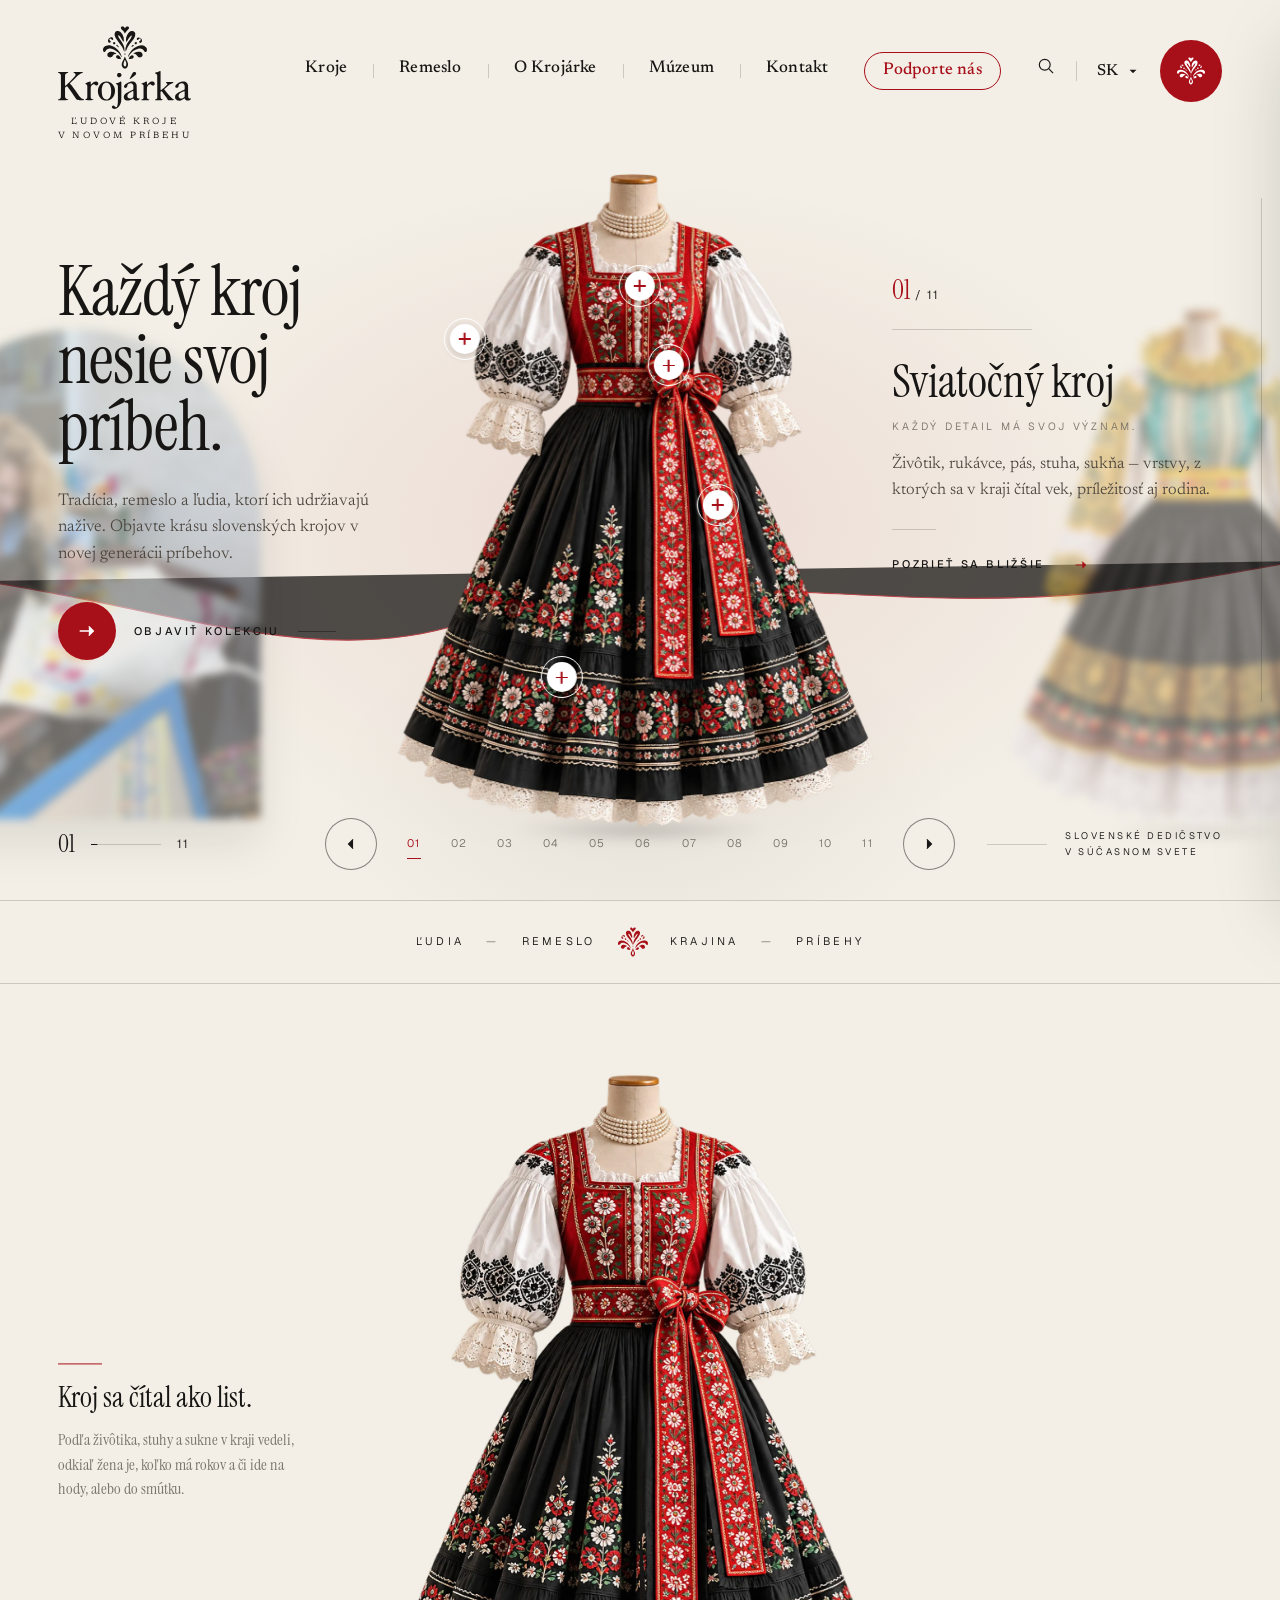
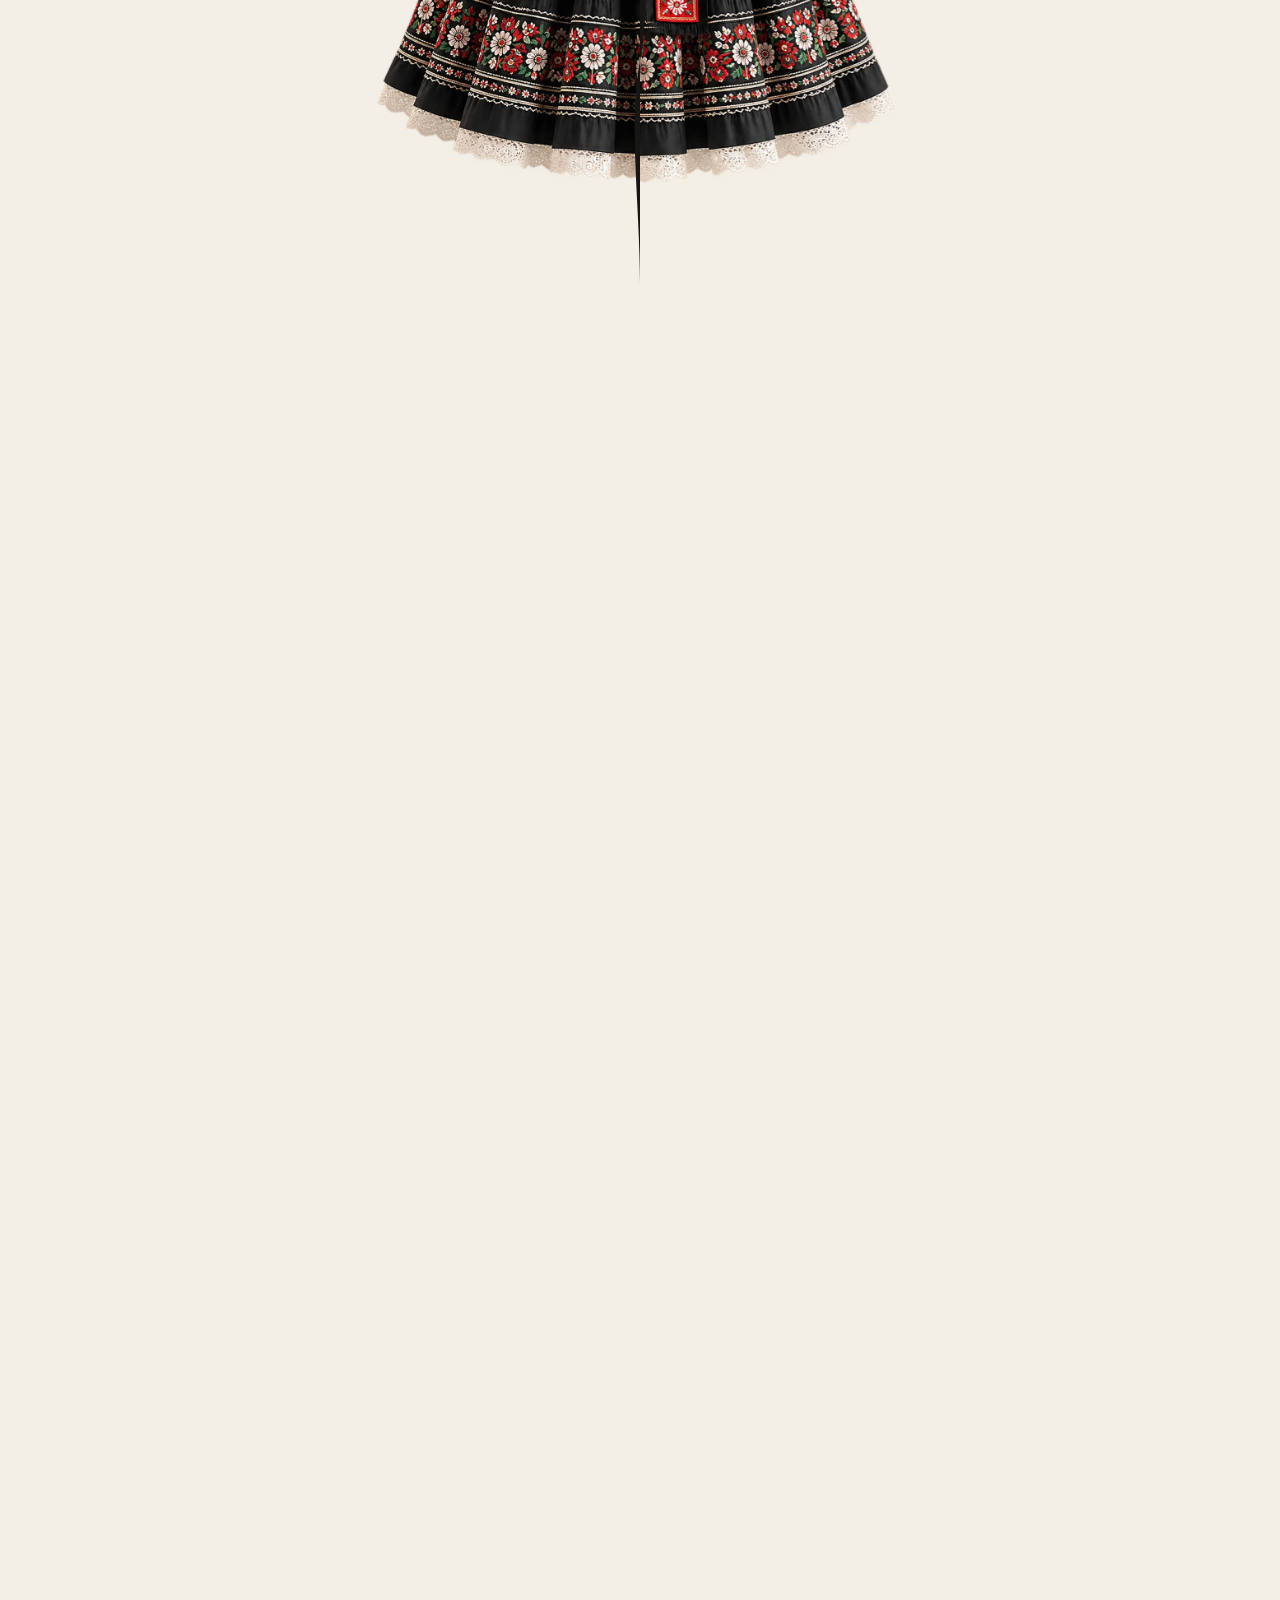
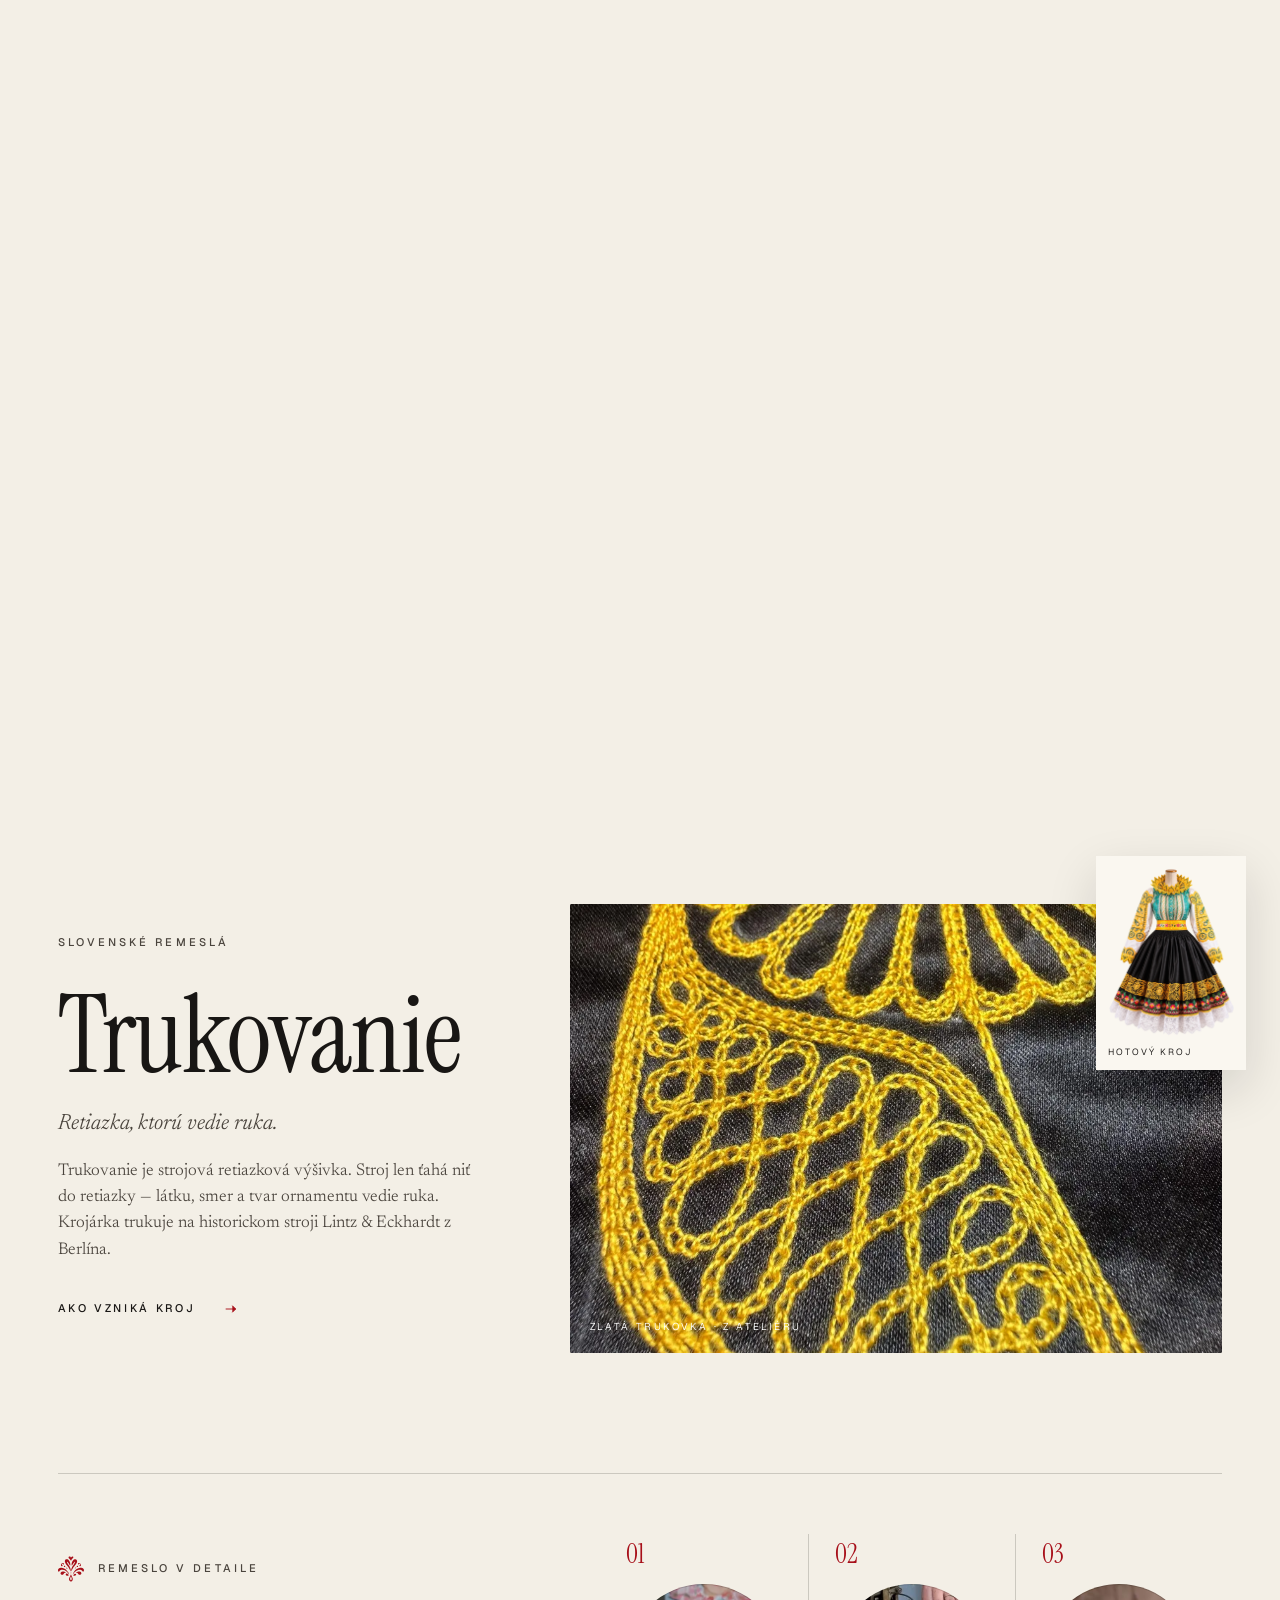
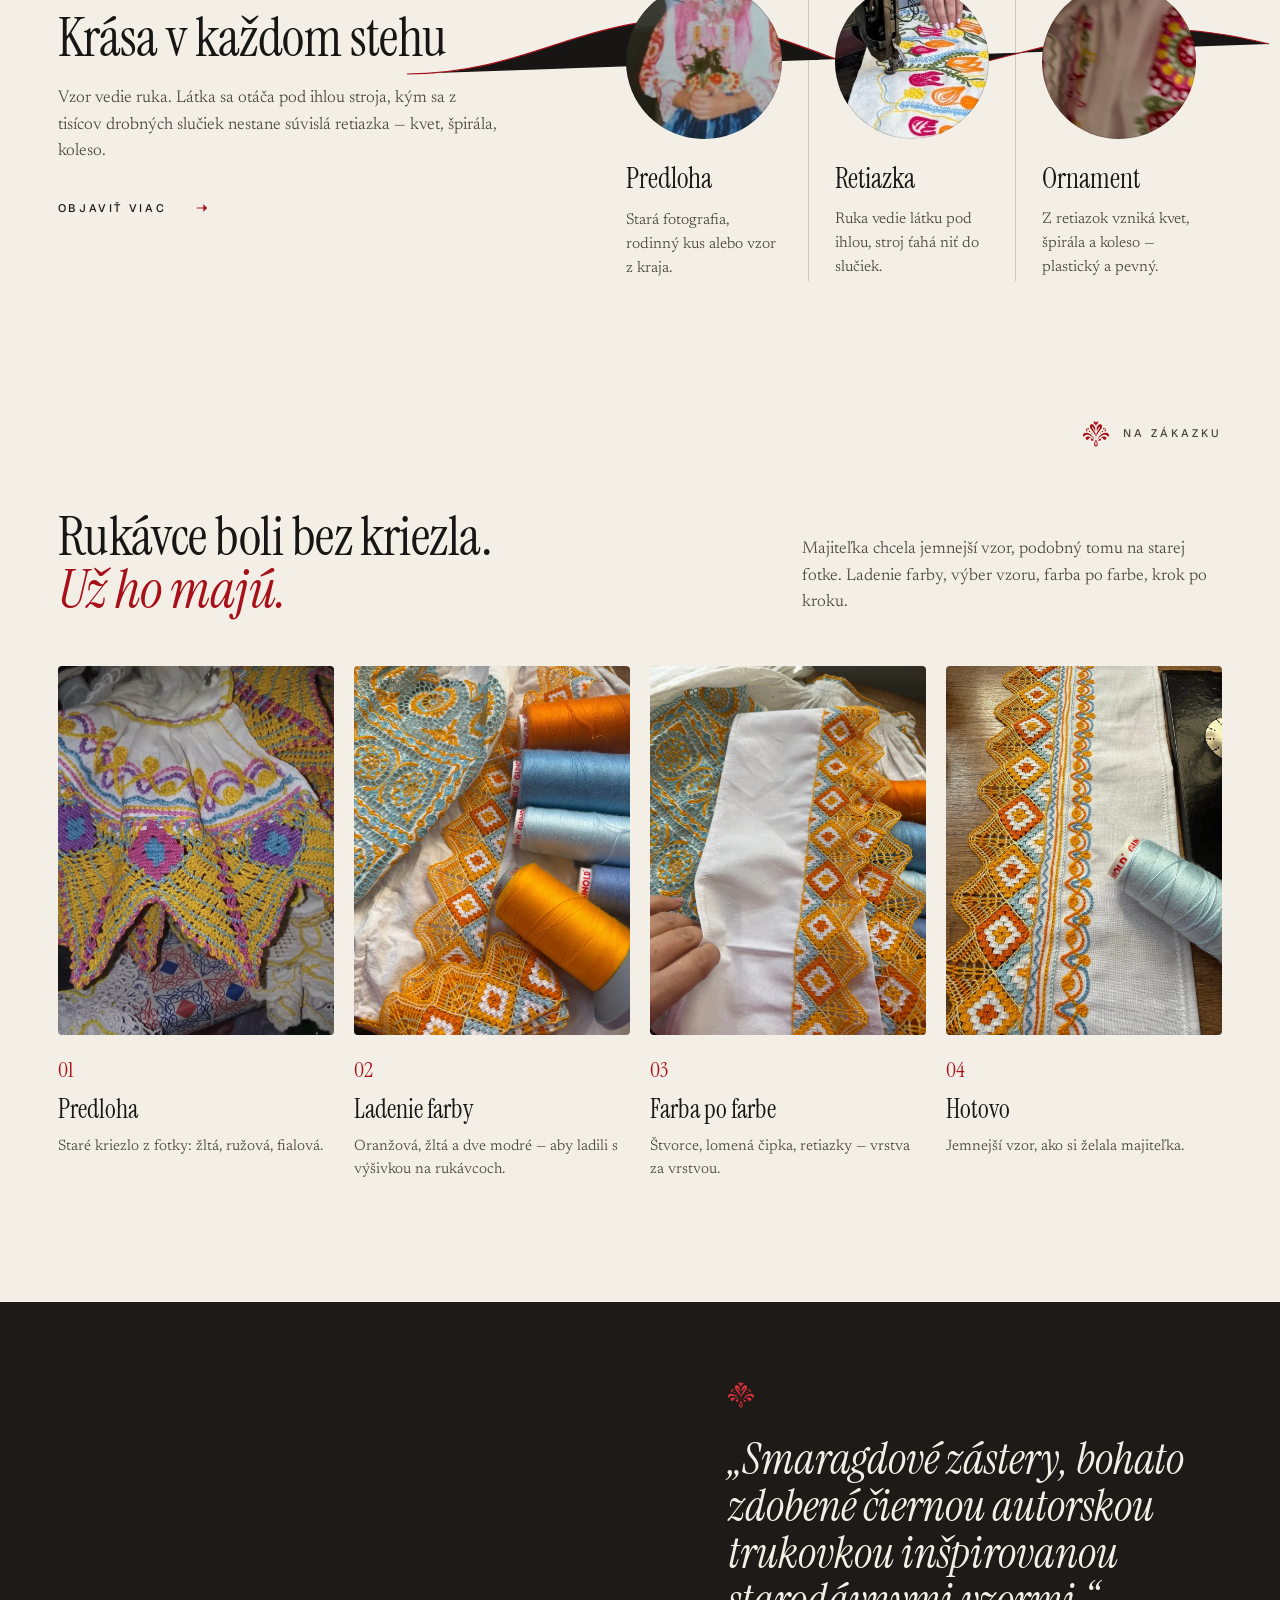
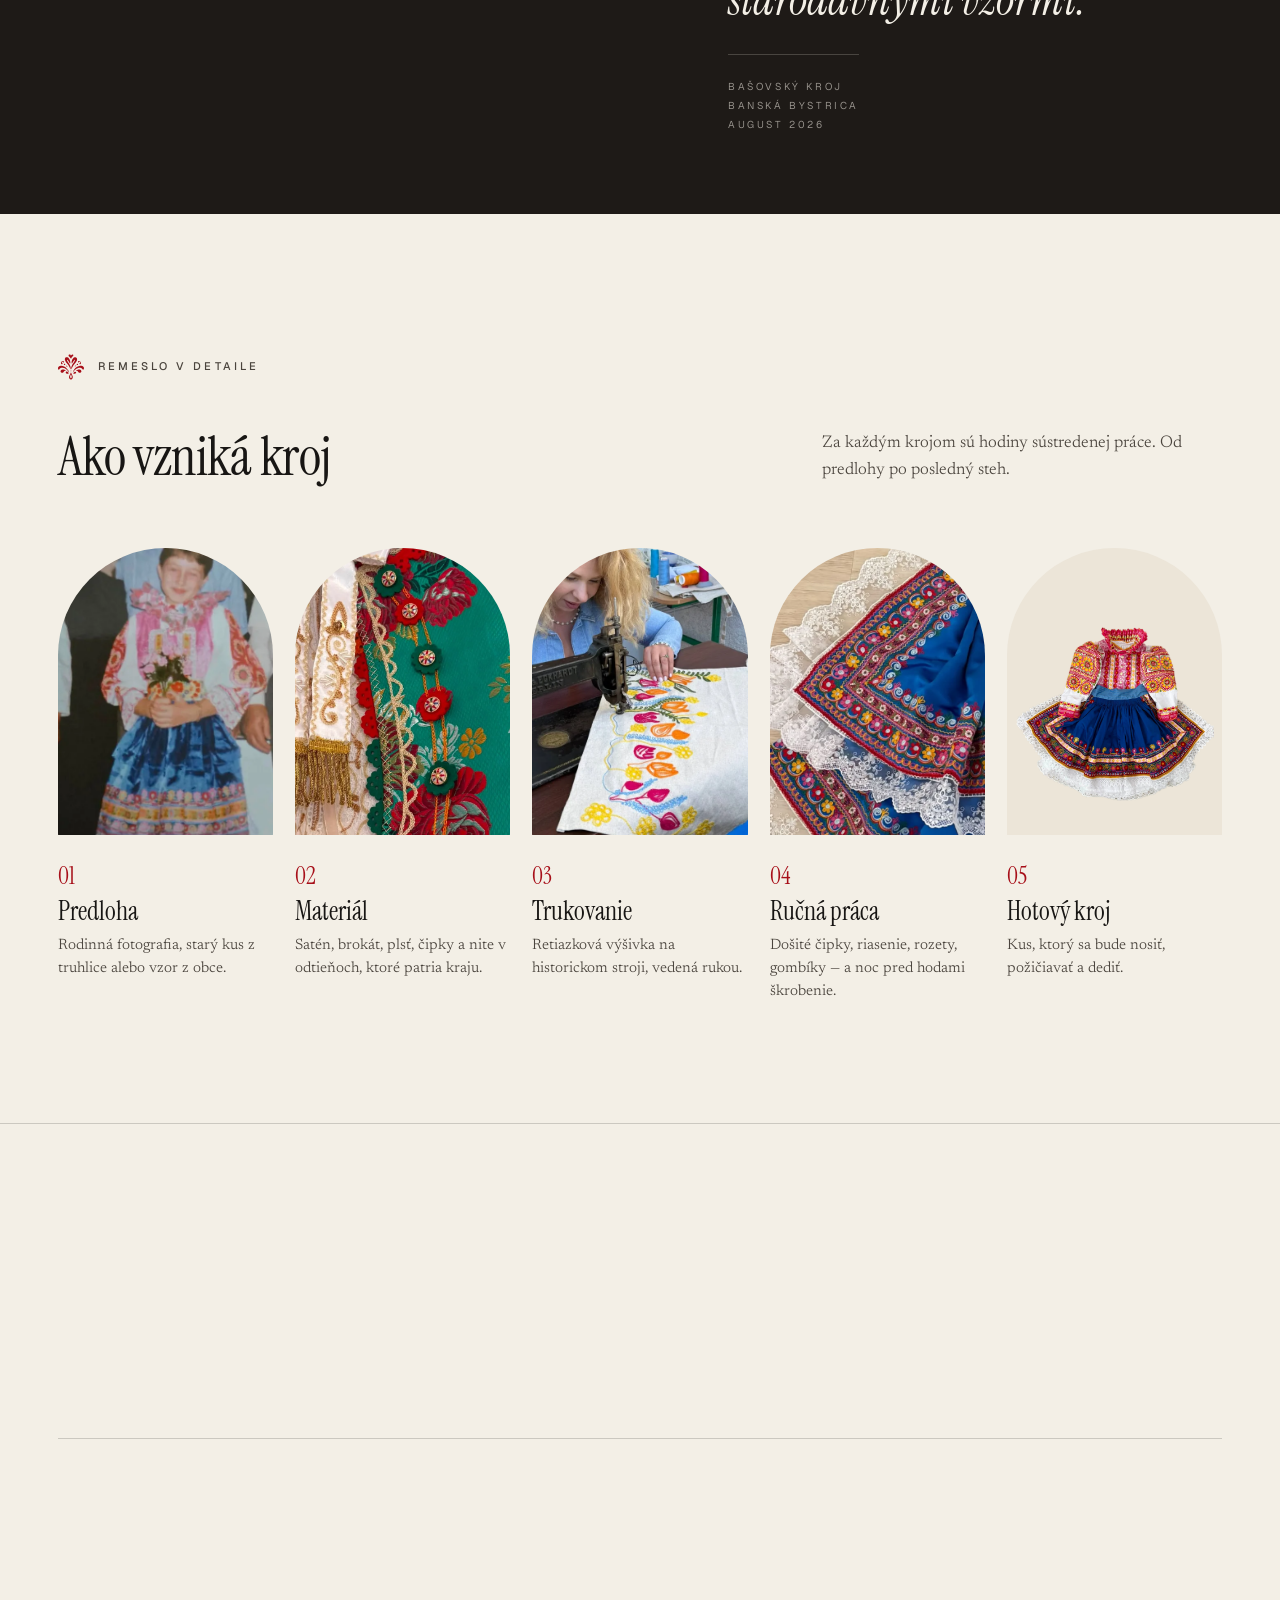
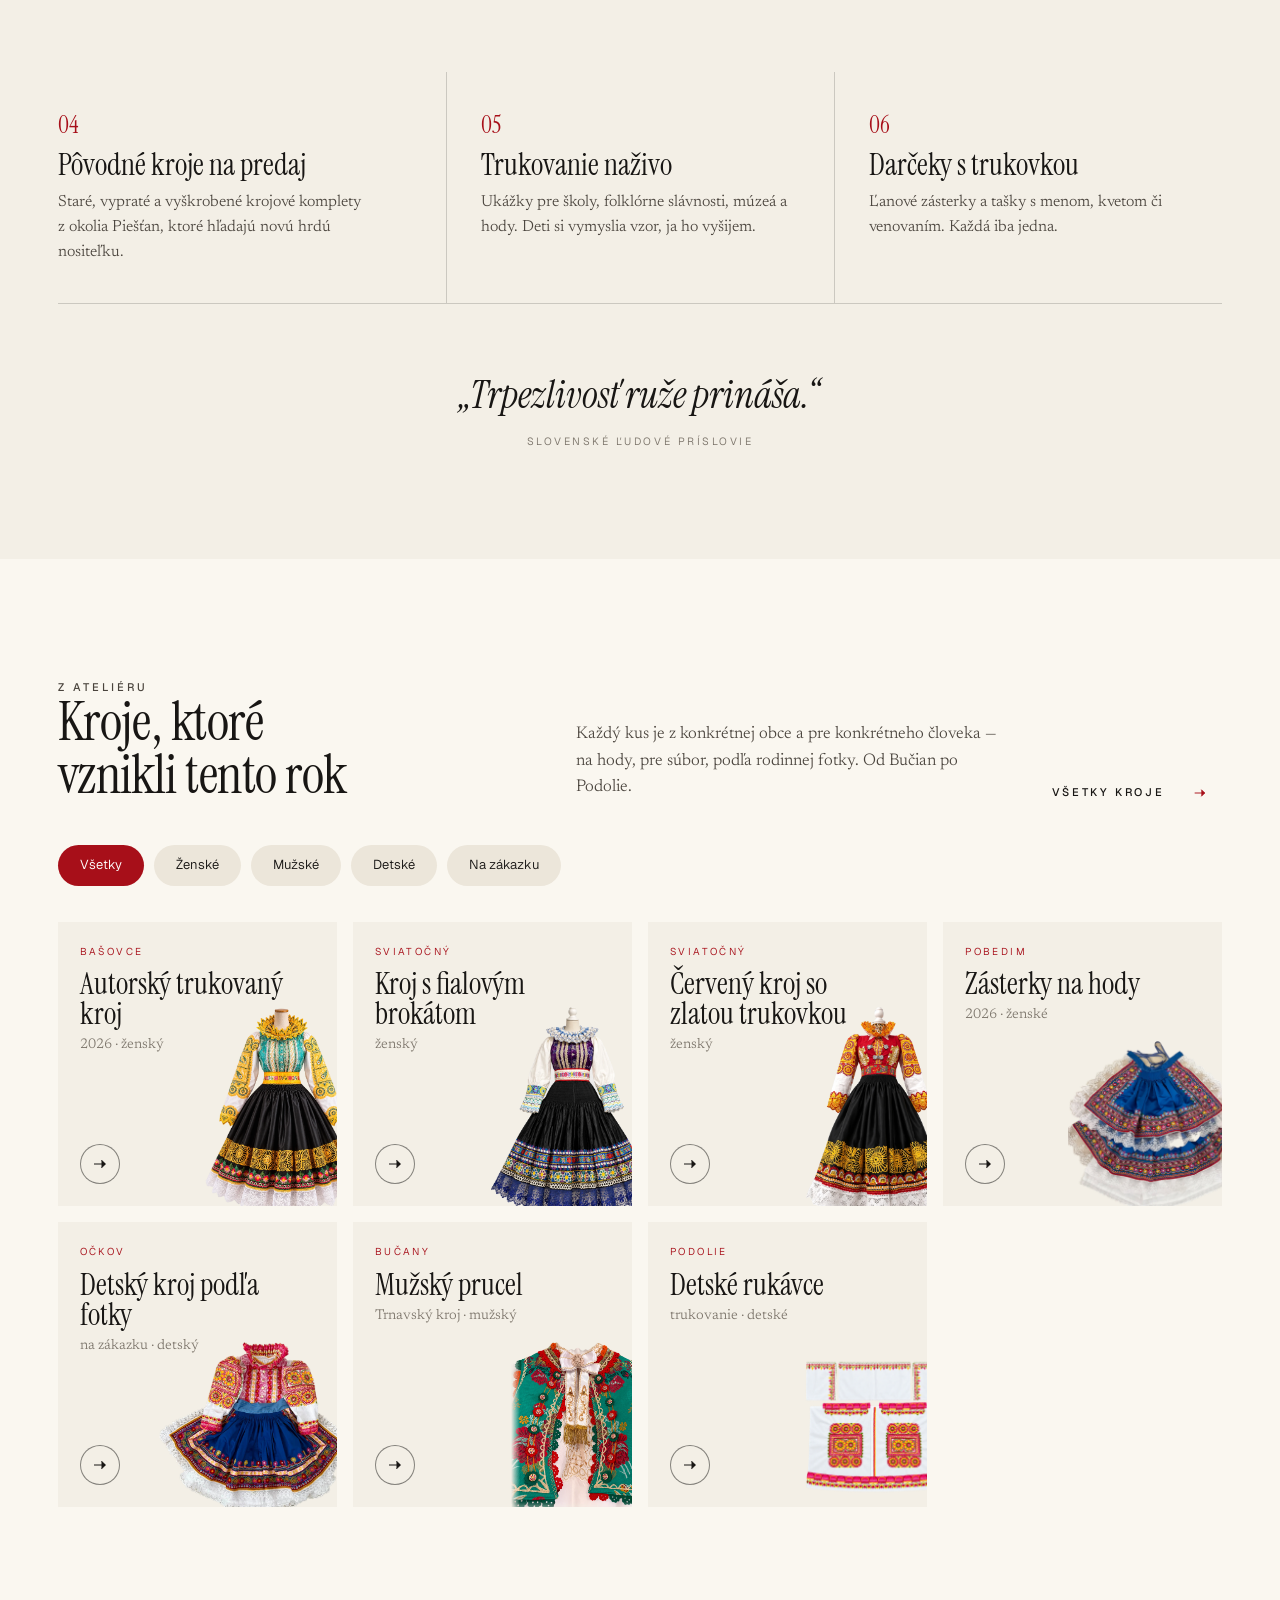
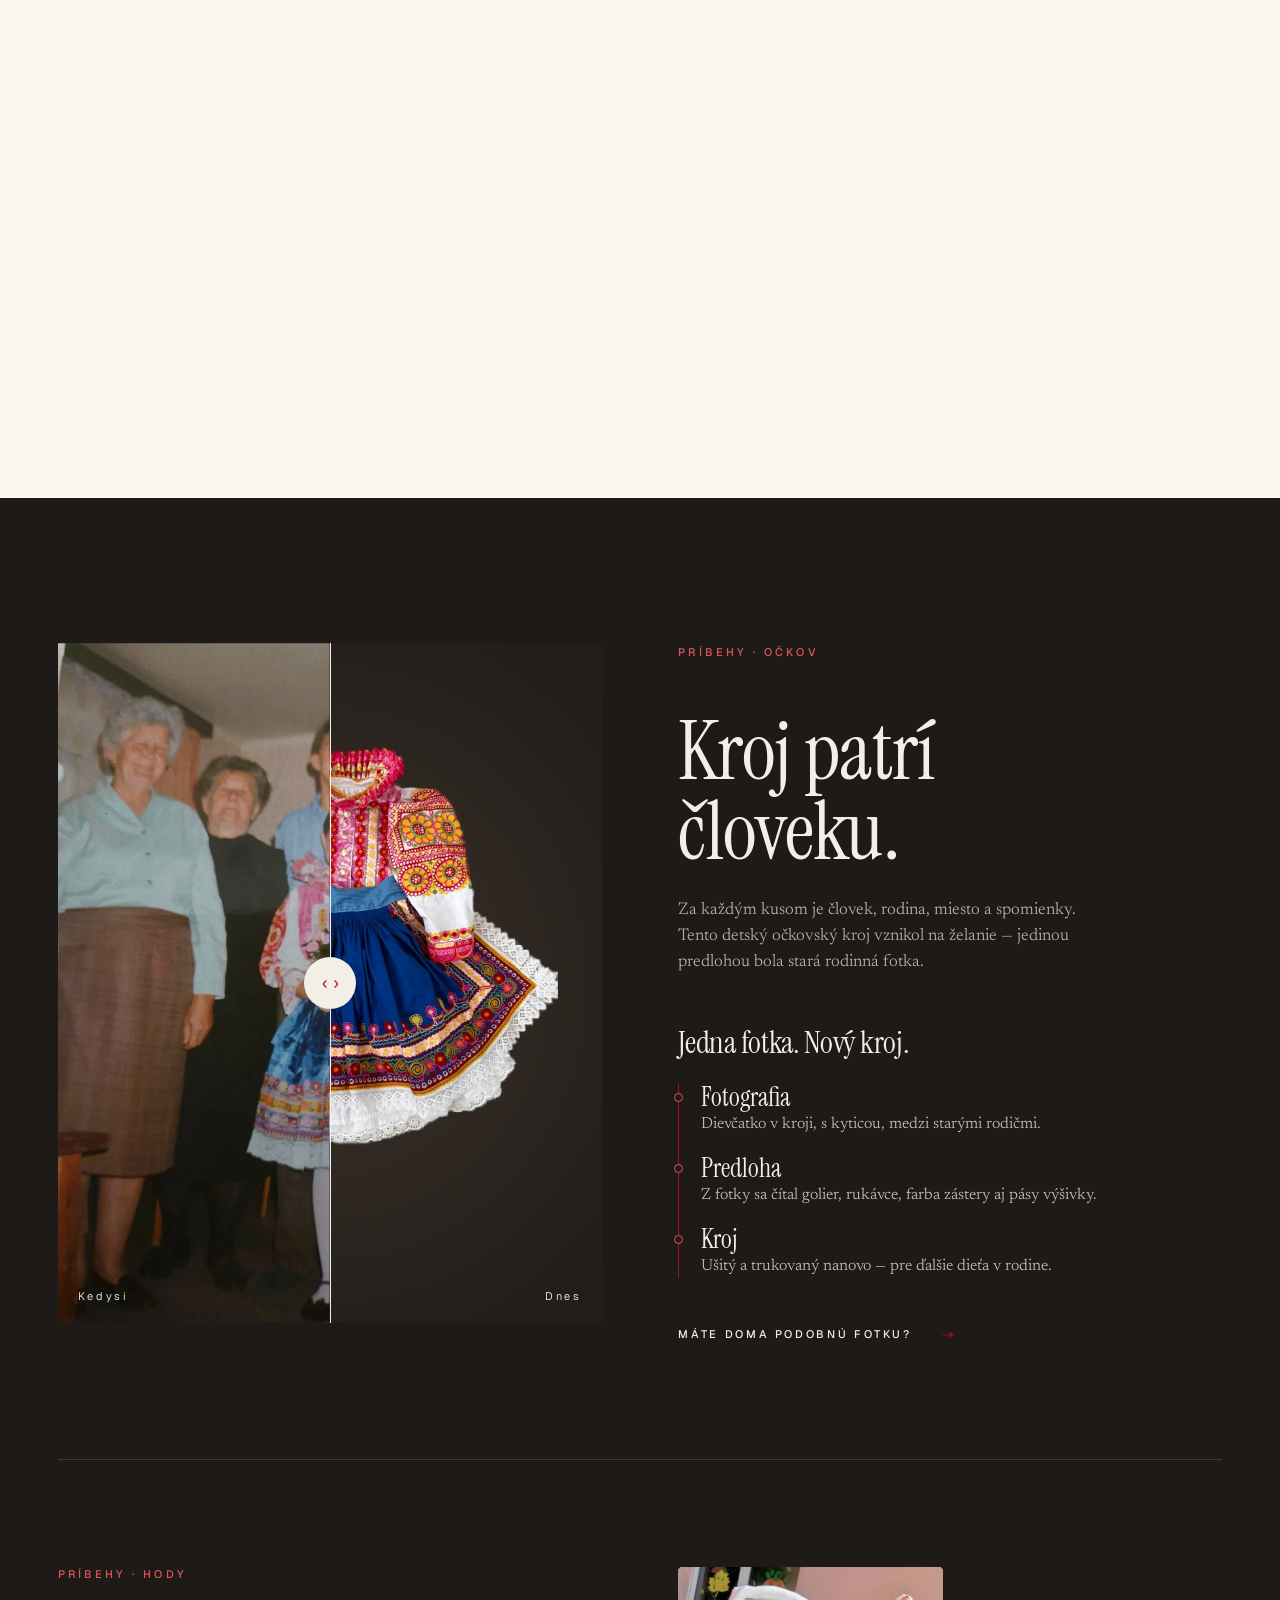
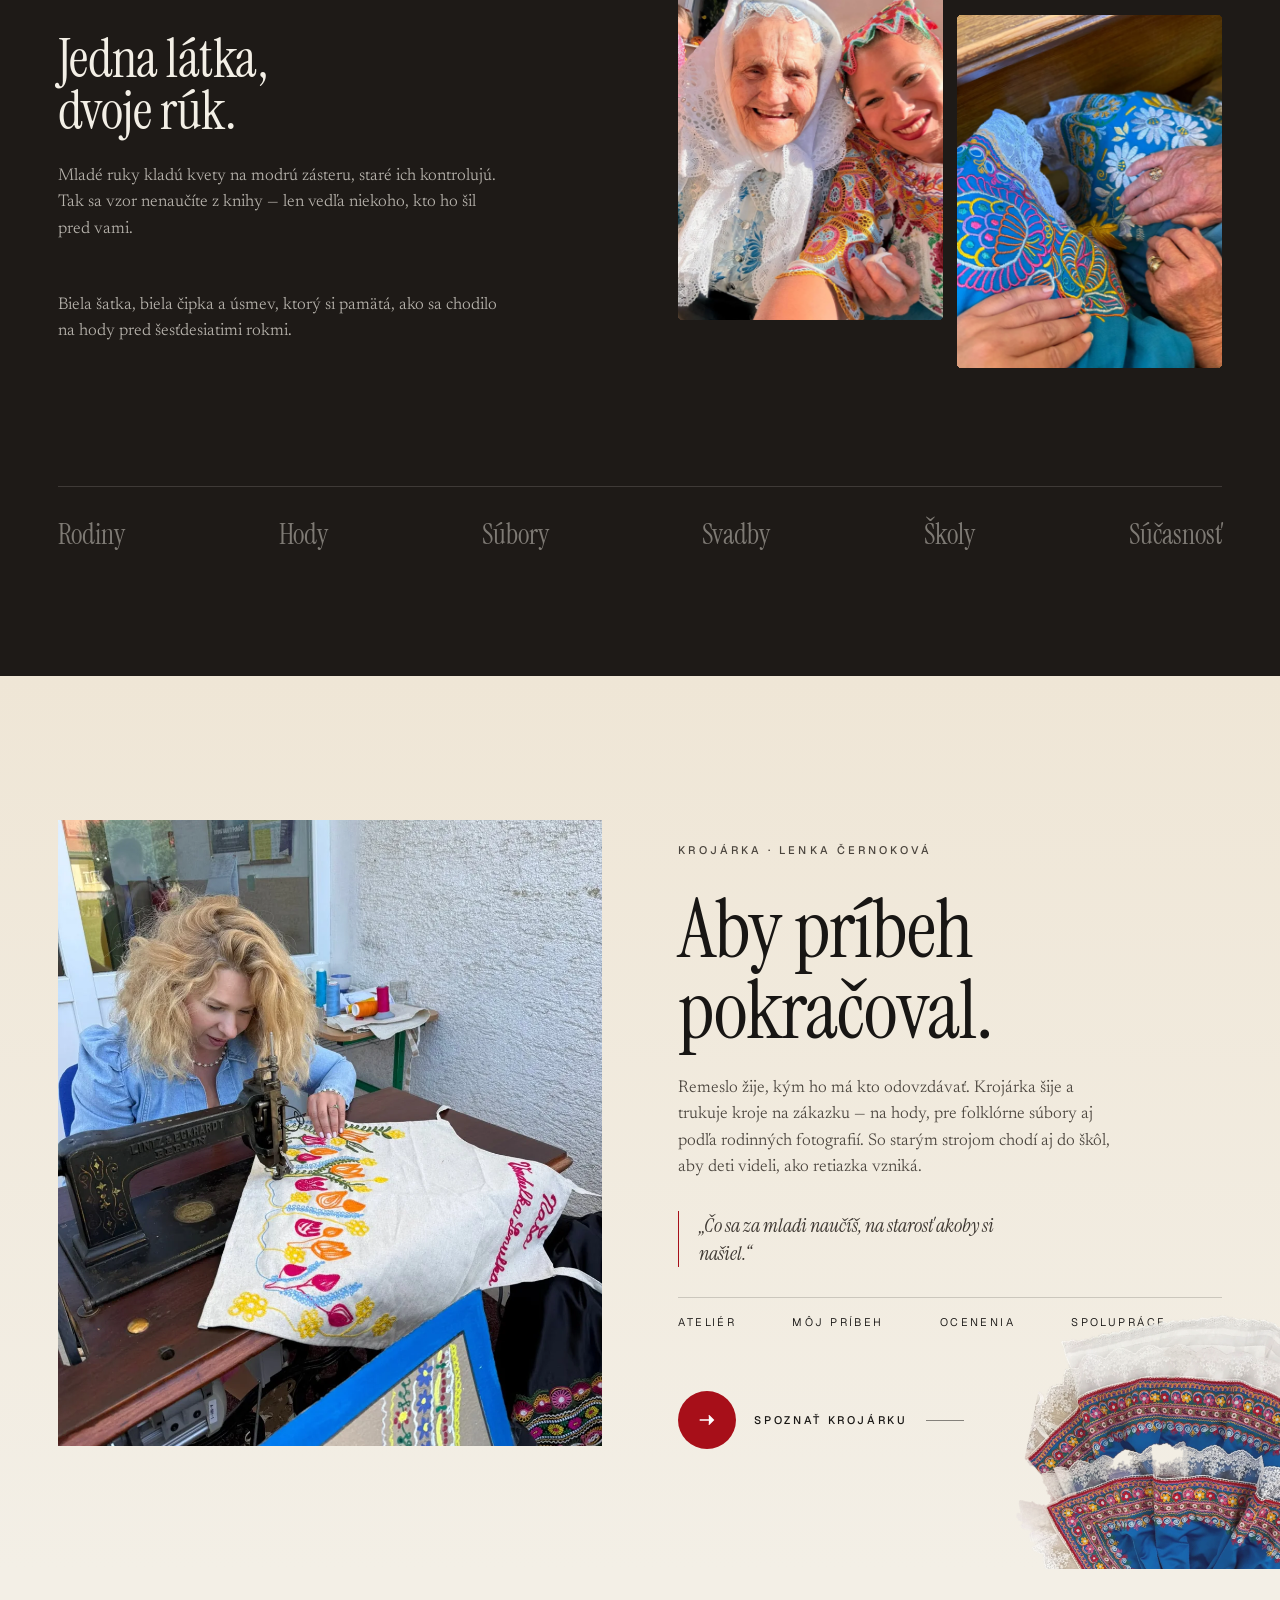
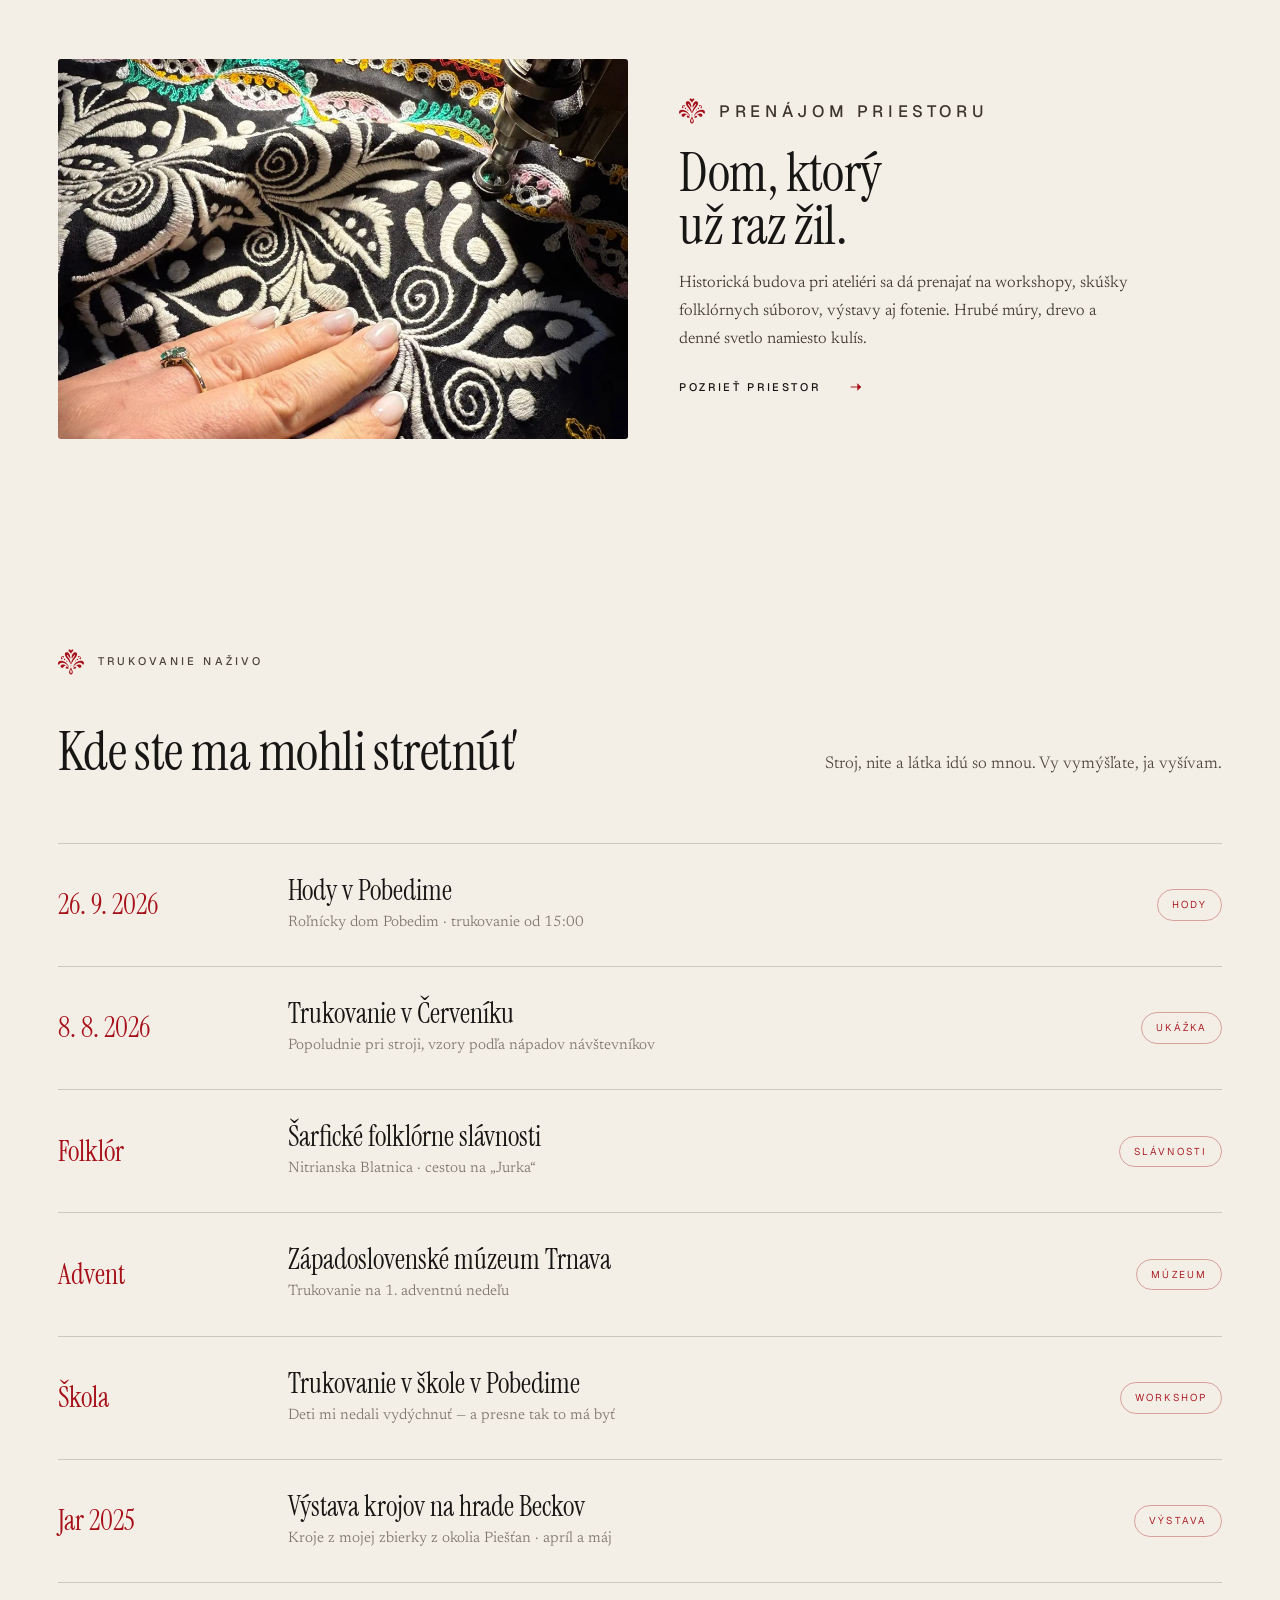
==== index.html @ 4b0b0163 "Vertikálne logo: plátno podľa skutočného rozsahu kresby, nič sa neorezáva Co-Authored-By: Claude Opu" ====
<!doctype html>
<html lang="sk">
<head>
<script>if(/[?&]logo=alt/.test(location.search)||localStorage.getItem("logo")==="alt"){document.documentElement.classList.add("logo-alt");localStorage.setItem("logo","alt")}if(/[?&]logo=sig/.test(location.search)||localStorage.getItem("logo")==="sig"){document.documentElement.classList.remove("logo-alt");document.documentElement.classList.add("logo-sig");localStorage.setItem("logo","sig")}if(/[?&]logo=orig/.test(location.search)){localStorage.removeItem("logo");document.documentElement.classList.remove("logo-alt");document.documentElement.classList.remove("logo-sig")}</script>
<meta charset="utf-8">
<meta name="viewport" content="width=device-width, initial-scale=1">
<title>Krojárka — ľudové kroje v novom príbehu</title>
<meta name="description" content="Slovenské kroje, trukovanie, výšivka, modrotlač a čepčenie. Remeslo, regióny a príbehy ľudí, ktorí kroj nosili a odovzdali ďalej.">
<link rel="icon" href="logo/favicon.svg" type="image/svg+xml">
<link rel="apple-touch-icon" href="logo/favicon.svg">
<link rel="preconnect" href="https://fonts.googleapis.com">
<link rel="preconnect" href="https://fonts.gstatic.com" crossorigin>
<link href="https://fonts.googleapis.com/css2?family=Instrument+Serif:ital@0;1&family=Newsreader:ital,opsz,wght@0,6..72,300..500;1,6..72,300..400&family=Geist:wght@400;500&display=swap" rel="stylesheet">
<link rel="preload" as="image" href="img/kroj-trukovanie.webp">
<link rel="stylesheet" href="styles.css?v=87">
<link rel="stylesheet" href="motion.css?v=2">
<link rel="stylesheet" href="podstranky.css?v=2">
</head>
<body>

<svg width="0" height="0" style="position:absolute" aria-hidden="true">
  <defs>
    <!-- ornament: osemlistý „kvet" z výšivky -->
    <symbol id="orn" viewBox="0 0 124.88 120.88"><path fill="currentColor" d="M60.78 120.49C59.21 119.92 57.97 119.11 56.62 117.76C55.14 116.28 54.40 115.11 53.72 113.17L53.20 111.69L53.15 109.29C53.09 106.53 53.20 105.76 54.00 103.45C54.69 101.45 55.23 100.32 56.90 97.44C59.20 93.45 60.77 90.08 61.18 88.23C61.47 86.97 61.73 86.45 62.13 86.40C62.63 86.34 62.86 86.73 63.25 88.21C63.89 90.71 65.22 93.73 67.34 97.50C69.68 101.68 70.76 104.61 71.06 107.62C71.33 110.29 70.30 114.06 68.70 116.29C67.50 117.97 65.18 119.83 63.44 120.52C62.34 120.95 62.06 120.95 60.78 120.49ZM63.10 114.07C63.54 113.84 64.64 112.70 65.03 112.06C66.91 109.01 66.46 104.04 63.81 98.75C63.59 98.30 63.31 97.61 63.20 97.21C62.71 95.50 61.71 95.58 61.16 97.38C61.02 97.82 60.56 98.94 60.13 99.87C58.81 102.78 58.25 105.09 58.25 107.67C58.25 110.04 58.73 111.51 59.94 112.85C61.08 114.12 62.19 114.55 63.10 114.07ZM48.95 93.43C48.61 93.33 47.37 93.17 46.20 93.06C42.92 92.75 41.67 92.44 40.19 91.59C36.84 89.65 36.07 86.52 38.32 84.01C39.18 83.06 40.01 82.71 41.60 82.65C43.20 82.58 44.20 82.87 45.61 83.79C47.24 84.85 49.00 86.93 49.75 88.69C50.09 89.49 51.00 92.48 51.00 92.82C51.00 93.59 50.30 93.80 48.95 93.43ZM73.47 93.36C73.16 93.18 73.19 92.55 73.58 91.27C74.77 87.35 77.22 84.33 80.19 83.11C82.90 82.01 85.87 83.01 86.94 85.40C87.93 87.60 86.71 90.21 84.05 91.59C82.85 92.21 82.85 92.21 80.12 92.43C78.02 92.61 76.16 92.92 74.83 93.31C74.10 93.53 73.77 93.54 73.47 93.36ZM18.55 88.38C15.82 87.98 13.22 85.78 12.56 83.31C11.94 81.01 12.28 78.56 13.49 76.72C15.54 73.59 19.54 71.98 24.31 72.39C26.06 72.53 29.22 73.26 30.50 73.81C31.14 74.09 31.73 74.34 33.89 75.25C34.76 75.62 36.75 76.80 37.37 77.33C37.77 77.67 37.89 78.27 37.59 78.46C37.51 78.52 36.85 78.57 36.12 78.57C35.00 78.58 34.64 78.64 33.62 78.97C31.10 79.81 29.53 81.08 27.73 83.72C26.19 85.98 25.30 86.84 23.69 87.63C22.05 88.43 20.49 88.66 18.55 88.38ZM103.13 88.35C102.27 88.23 100.78 87.69 99.89 87.17C98.95 86.61 97.59 85.20 96.37 83.49C94.32 80.61 93.63 80.01 91.23 78.99C89.98 78.47 89.89 78.45 88.56 78.43C86.66 78.41 86.33 78.26 86.65 77.56C87.19 76.37 94.77 73.07 98.25 72.50C99.65 72.27 102.23 72.21 103.67 72.37C109.57 73.01 113.57 77.98 112.10 82.83C111.22 85.76 108.90 87.78 105.83 88.31C104.61 88.52 104.32 88.52 103.13 88.35ZM52.60 87.51C52.42 87.37 51.89 86.59 51.43 85.78C49.10 81.74 45.38 77.04 42.27 74.19C37.75 70.05 34.55 67.90 29.81 65.83C28.52 65.26 25.64 64.41 23.56 63.98C21.76 63.60 21.37 63.56 19.56 63.57C17.72 63.58 17.44 63.62 16.07 63.98C14.03 64.53 12.54 65.22 11.17 66.26C9.66 67.40 8.89 68.26 7.55 70.25C6.09 72.44 5.35 73.05 4.00 73.21C2.54 73.38 1.02 71.88 0.37 69.62C-0.32 67.22 -0.03 64.04 1.11 61.69C3.17 57.42 7.45 54.90 13.41 54.46C19.33 54.03 25.55 55.66 31.81 59.28C35.49 61.40 37.04 62.51 39.54 64.80C42.23 67.26 46.35 72.11 48.38 75.21C50.58 78.56 53.77 86.91 53.11 87.57C52.94 87.74 52.88 87.73 52.60 87.51ZM71.29 86.93C71.16 86.59 71.34 84.98 71.60 84.19C71.84 83.47 72.48 81.93 73.41 79.81C76.27 73.35 83.47 65.02 89.81 60.86C94.76 57.62 101.22 55.09 106.12 54.48C107.65 54.29 111.65 54.29 112.93 54.48C117.81 55.21 121.95 57.98 123.69 61.69C124.53 63.46 124.80 64.65 124.79 66.50C124.76 70.50 122.96 73.38 120.47 73.38C119.09 73.38 118.32 72.69 116.81 70.17C114.79 66.78 112.24 64.99 108.06 63.99C106.42 63.60 106.18 63.57 104.06 63.57C101.91 63.57 101.73 63.59 99.88 64.03C95.81 64.98 92.35 66.52 88.06 69.30C82.90 72.63 76.08 79.73 73.29 84.67C72.13 86.71 71.49 87.44 71.29 86.93ZM61.63 81.63C61.29 81.29 61.21 80.69 61.28 79.00C61.36 77.03 61.57 76.56 62.37 76.56C63.24 76.56 63.41 76.97 63.39 78.90C63.38 80.56 63.26 81.19 62.87 81.60C62.55 81.94 61.96 81.96 61.63 81.63ZM59.94 71.70C59.75 71.45 59.38 70.62 59.12 69.85C58.53 68.06 57.94 66.57 57.12 64.75C56.77 63.96 56.32 62.94 56.12 62.49C55.68 61.47 54.18 58.67 53.56 57.68C51.75 54.83 47.62 49.24 43.50 44.07C38.53 37.82 37.82 36.81 35.79 33.06C34.69 31.03 34.02 29.37 33.48 27.28C32.98 25.38 32.97 25.25 32.97 23.31C32.96 21.06 33.15 20.11 33.91 18.48C34.99 16.16 36.60 14.80 39.31 13.92C40.68 13.48 40.69 13.47 42.44 13.54C43.93 13.59 44.35 13.66 45.33 13.98C49.68 15.40 52.84 18.61 55.75 24.56C58.53 30.24 59.69 36.05 59.11 41.39C58.94 42.96 58.76 43.51 58.33 43.75C57.82 44.04 57.46 43.75 56.58 42.36C56.16 41.70 55.37 40.47 54.83 39.62C54.29 38.78 53.42 37.29 52.90 36.32C50.36 31.56 48.51 29.07 46.05 27.10C44.58 25.92 43.89 25.72 43.31 26.31C42.27 27.34 44.19 32.22 47.37 36.63C53.08 44.53 54.39 46.55 56.45 50.56C58.53 54.64 59.56 57.31 60.32 60.59C60.77 62.55 60.77 62.58 60.89 66.75C60.99 70.16 60.98 71.04 60.84 71.50C60.63 72.21 60.37 72.27 59.94 71.70ZM64.04 71.05C63.88 70.79 63.81 70.25 63.72 68.46C63.53 64.38 63.88 61.53 64.95 58.56C67.92 50.34 69.61 47.26 75.06 40.12C78.25 35.96 81.06 30.86 81.56 28.34C81.96 26.28 81.01 25.56 79.42 26.74C76.50 28.93 73.50 32.93 70.29 38.93C69.77 39.89 69.07 41.06 68.74 41.51C68.41 41.96 67.95 42.66 67.72 43.07C67.21 43.98 66.80 44.18 66.28 43.79C65.66 43.33 65.35 41.42 65.36 37.99C65.36 35.56 65.53 34.18 66.12 31.69C68.55 21.41 74.46 14.32 81.31 13.49C85.22 13.01 88.91 14.77 90.50 17.88C91.85 20.53 91.98 23.51 90.93 27.56C89.85 31.68 87.63 35.60 83.05 41.44C74.01 52.96 71.57 56.49 68.90 61.91C67.25 65.24 66.61 66.74 65.80 69.06C65.04 71.28 64.55 71.83 64.04 71.05ZM44.37 59.89C44.06 59.69 43.33 59.12 42.75 58.62C42.17 58.13 41.46 57.62 41.19 57.50C38.81 56.43 38.24 56.12 38.00 55.73C37.47 54.85 37.85 53.62 38.82 53.11C39.30 52.85 39.40 52.84 39.87 52.98C40.54 53.19 41.25 53.92 41.96 55.16C42.37 55.85 42.81 56.39 43.52 57.03C45.04 58.41 45.79 59.66 45.35 60.10C45.13 60.32 44.98 60.29 44.37 59.89ZM80.33 59.29C80.29 59.25 80.25 59.12 80.25 59.00C80.25 58.79 82.57 55.11 83.24 54.27C84.36 52.85 85.86 52.60 86.85 53.66C87.99 54.88 86.73 56.71 84.38 57.25C83.62 57.42 82.69 57.90 81.93 58.51C81.51 58.84 80.61 59.38 80.46 59.38C80.44 59.38 80.38 59.34 80.33 59.29ZM30.12 51.18C29.06 50.72 28.25 49.46 28.25 48.25C28.25 46.95 29.12 45.60 30.20 45.25C30.82 45.04 32.45 45.15 32.98 45.43C33.59 45.74 34.48 46.68 34.76 47.29C35.40 48.70 34.72 50.50 33.31 51.14C32.67 51.44 30.77 51.46 30.12 51.18ZM91.40 51.12C90.76 50.79 90.05 49.91 89.86 49.21C89.40 47.48 91.02 45.36 92.95 45.16C95.27 44.92 97.04 47.21 96.10 49.22C95.79 49.87 94.94 50.77 94.33 51.09C93.67 51.43 92.05 51.45 91.40 51.12ZM104.69 47.23C103.75 46.88 102.75 45.96 102.41 45.14C102.02 44.21 102.58 43.33 104.36 42.08C105.47 41.30 106.31 40.43 106.59 39.77C106.89 39.05 106.97 36.17 106.70 35.65C106.23 34.74 104.93 34.57 103.57 35.24C102.92 35.56 102.50 35.92 101.49 36.99C99.37 39.27 98.21 39.58 96.91 38.23C94.99 36.22 96.20 32.98 99.24 32.00C101.46 31.29 103.68 32.03 106.87 34.54C109.54 36.64 110.71 38.88 110.60 41.72C110.56 43.00 110.53 43.12 110.03 44.14C109.08 46.10 107.60 47.26 105.95 47.33C105.46 47.35 104.89 47.31 104.69 47.23ZM17.80 47.14C16.65 46.84 15.22 45.63 14.74 44.55C13.30 41.34 14.57 36.77 17.57 34.34C19.01 33.17 21.82 31.92 23.50 31.69C25.32 31.45 27.71 32.81 28.57 34.57C29.38 36.23 29.00 38.28 27.74 38.99C26.68 39.59 26.11 39.31 23.81 37.05C21.86 35.13 21.11 34.66 20.28 34.81C18.77 35.09 18.08 36.32 18.37 38.20C18.58 39.54 18.96 40.14 20.61 41.83C22.67 43.92 22.80 44.47 21.57 45.84C20.57 46.95 19.07 47.47 17.80 47.14ZM61.72 20.16C61.62 20.04 61.33 19.52 61.09 19.00C59.90 16.52 58.19 14.34 54.78 10.98C52.03 8.28 51.29 7.30 50.93 5.88C50.47 4.07 50.91 2.29 52.10 1.24C53.10 0.35 53.59 0.19 55.26 0.19L56.72 0.19L57.80 0.74C59.53 1.62 60.50 2.75 61.54 5.16C61.88 5.93 62.61 5.96 62.93 5.22C63.63 3.61 63.91 3.10 64.49 2.41C66.82 -0.37 70.66 -0.83 72.73 1.44C73.47 2.25 73.75 2.99 73.75 4.12C73.75 6.19 73.29 6.94 69.81 10.50C66.21 14.20 64.11 16.98 63.17 19.32C62.76 20.35 62.18 20.69 61.72 20.16Z"/></symbol>
    <symbol id="wordmark" viewBox="0 0 235.50 67.25"><path fill="currentColor" d="M98.38 67.02C96.37 66.35 95.38 65.25 95.38 63.72C95.38 62.44 96.58 61.05 97.79 60.91C98.58 60.82 99.41 61.29 100.81 62.63C102.18 63.94 102.45 64.12 102.95 64.12C104.49 64.12 105.77 60.36 106.00 55.14C106.17 51.42 106.16 27.05 105.99 26.26C105.82 25.48 105.01 24.20 104.48 23.88C104.26 23.75 103.79 23.57 103.45 23.50C101.82 23.15 101.83 21.83 103.46 21.50C104.26 21.33 106.79 20.49 107.32 20.22C107.53 20.11 108.09 19.89 108.57 19.74C109.05 19.59 109.78 19.30 110.19 19.10C111.10 18.67 111.38 18.66 111.84 19.05L112.19 19.35L112.18 36.02C112.16 54.49 112.20 53.58 111.31 56.38C109.77 61.22 107.89 63.75 104.25 65.88C102.23 67.07 99.87 67.52 98.38 67.02ZM212.31 52.26C209.98 51.63 208.17 50.14 207.53 48.31C207.23 47.44 207.22 44.71 207.52 43.81C208.64 40.50 211.42 38.36 218.19 35.62C218.67 35.43 219.68 35.00 220.44 34.69C221.19 34.37 222.18 33.96 222.62 33.78C223.60 33.40 224.09 32.98 224.24 32.38C224.40 31.75 224.41 26.95 224.25 26.13C224.03 24.99 223.23 23.50 222.45 22.78C221.56 21.97 220.85 21.63 219.79 21.52C217.85 21.32 216.32 21.77 215.04 22.92C214.09 23.78 213.87 24.34 213.51 26.78C213.37 27.80 213.04 28.36 212.23 29.01C210.84 30.10 209.02 30.02 208.07 28.83C207.52 28.14 207.51 26.91 208.06 25.81C208.53 24.88 210.42 22.94 211.75 22.04C218.00 17.80 224.63 17.39 228.09 21.04C229.09 22.10 229.49 22.80 229.96 24.32L230.31 25.44L230.37 36.00C230.44 47.70 230.38 46.87 231.27 47.70C232.04 48.43 232.43 48.56 233.74 48.53C235.10 48.49 235.50 48.65 235.50 49.23C235.50 49.75 235.19 50.08 234.00 50.87C232.29 51.99 231.27 52.31 229.43 52.31C227.94 52.31 227.92 52.31 226.97 51.84C225.93 51.33 225.31 50.72 224.80 49.72C224.20 48.55 223.93 48.55 222.31 49.66C220.98 50.57 219.09 51.50 217.56 52.00C215.92 52.53 213.71 52.64 212.31 52.26ZM83.12 52.20C78.26 51.34 74.49 48.42 72.31 43.81C69.41 37.66 70.30 29.22 74.39 24.18C78.89 18.63 86.67 17.00 92.73 20.33C96.13 22.20 99.10 25.93 100.18 29.69C102.13 36.49 100.49 43.46 95.84 48.16C93.90 50.12 92.33 51.06 89.71 51.83C88.27 52.26 88.07 52.29 86.12 52.32C84.81 52.35 83.72 52.30 83.12 52.20ZM121.50 52.12C119.17 51.48 117.77 50.38 116.99 48.56C116.58 47.59 116.56 47.51 116.57 45.94C116.57 44.39 116.59 44.27 116.98 43.31C118.14 40.52 120.40 38.65 125.19 36.53C125.88 36.23 126.80 35.85 127.25 35.68C130.52 34.49 132.75 33.42 133.18 32.83C133.43 32.50 133.44 32.32 133.44 28.96L133.44 25.43L133.01 24.56C132.47 23.46 131.39 22.36 130.42 21.91C128.87 21.20 126.54 21.41 125.03 22.39C123.55 23.36 123.15 24.02 122.98 25.80C122.84 27.28 122.52 28.10 121.80 28.80C120.37 30.19 118.15 30.25 117.25 28.92C116.84 28.30 116.82 26.87 117.21 26.00C118.46 23.26 123.59 19.91 128.06 18.92C129.26 18.65 132.11 18.55 133.18 18.74C135.37 19.12 137.59 20.80 138.57 22.81C139.48 24.67 139.46 24.51 139.55 36.14C139.59 43.10 139.66 46.58 139.75 46.83C139.94 47.31 140.70 48.09 141.31 48.40C141.75 48.63 141.94 48.65 143.02 48.57C144.14 48.50 144.26 48.51 144.49 48.74C145.19 49.44 144.60 50.27 142.73 51.22C138.87 53.19 135.29 52.58 133.94 49.71C133.31 48.39 133.04 48.35 131.69 49.36C130.45 50.30 128.51 51.36 127.06 51.88C125.56 52.43 123.03 52.53 121.50 52.12ZM0.64 51.59C-0.23 51.15 0.04 50.44 1.19 50.08C2.68 49.63 3.00 49.47 3.62 48.92C4.39 48.23 4.94 47.13 5.13 45.95C5.28 44.95 5.30 10.57 5.15 8.25C5.06 6.95 5.01 6.74 4.62 6.01C3.97 4.79 2.91 4.02 1.31 3.61C0.10 3.30 -0.33 2.71 0.24 2.13C0.63 1.74 1.22 1.72 9.56 1.78C17.26 1.84 17.53 1.85 17.85 2.09C18.66 2.69 18.17 3.37 16.76 3.61C14.69 3.95 12.98 5.50 12.63 7.35C12.44 8.34 12.44 25.72 12.63 25.94C13.00 26.38 13.33 26.16 16.27 23.41C22.80 17.33 28.44 11.40 30.43 8.51C30.99 7.70 31.06 7.52 31.10 6.81C31.19 5.37 30.28 4.15 28.76 3.69C27.45 3.29 27.07 2.44 28.00 1.96C28.41 1.75 28.89 1.74 35.99 1.79L43.55 1.84L43.84 2.18C44.40 2.84 43.97 3.40 42.69 3.68C39.79 4.33 36.42 6.75 30.87 12.18C29.19 13.84 26.51 16.43 24.94 17.94C23.36 19.45 21.83 20.92 21.53 21.20C20.76 21.95 20.80 22.08 22.29 23.61C23.66 25.03 25.56 27.40 27.77 30.44C28.52 31.47 29.74 33.16 30.50 34.19C31.25 35.22 32.78 37.36 33.89 38.94C37.03 43.38 38.69 45.64 39.51 46.58C41.04 48.31 42.58 49.37 44.12 49.76C44.64 49.89 45.22 50.06 45.41 50.14C46.06 50.41 46.19 51.08 45.67 51.49C45.35 51.74 45.20 51.75 41.20 51.75C36.24 51.74 35.55 51.67 34.35 51.04C32.60 50.12 32.15 49.59 28.44 44.06C23.94 37.36 20.80 33.00 17.24 28.50C15.81 26.70 15.65 26.69 13.83 28.31C12.32 29.65 12.45 28.73 12.48 37.61C12.51 45.75 12.55 46.35 13.10 47.48C13.78 48.88 14.92 49.63 16.90 50.00C18.02 50.22 18.58 50.92 18.02 51.42C17.82 51.60 16.93 51.63 9.37 51.68C2.84 51.73 0.87 51.71 0.64 51.59ZM48.18 51.49C47.70 50.96 48.12 50.44 49.49 49.89C50.77 49.37 51.54 48.57 51.79 47.50C51.83 47.33 51.87 42.49 51.89 36.75C51.92 26.67 51.92 26.29 51.68 25.64C51.35 24.72 50.61 23.91 49.75 23.53C47.96 22.74 48.06 22.07 50.12 21.21C51.72 20.53 54.10 19.62 54.25 19.62C54.32 19.63 54.84 19.40 55.41 19.13C56.63 18.53 57.24 18.47 57.69 18.93C58.00 19.23 58.00 19.27 58.00 21.41C58.00 23.82 58.07 24.10 58.66 23.95C58.88 23.90 59.17 23.61 59.52 23.09C61.72 19.80 64.87 18.11 67.84 18.62C70.91 19.14 72.50 22.61 70.56 24.55C69.81 25.29 69.13 25.54 68.01 25.48C67.17 25.43 67.09 25.40 65.87 24.57C65.17 24.10 64.37 23.63 64.08 23.53C62.59 23.02 60.61 24.12 59.24 26.22C58.04 28.05 58.10 27.67 57.97 35.12C57.82 44.78 57.86 47.15 58.23 47.94C58.78 49.15 59.45 49.63 61.13 50.01C62.69 50.37 63.23 50.89 62.62 51.44C62.38 51.66 61.97 51.67 55.36 51.68C49.13 51.69 48.34 51.67 48.18 51.49ZM147.85 51.60C147.48 51.47 147.31 51.14 147.44 50.75C147.54 50.42 148.24 50.07 149.15 49.88C150.06 49.69 150.59 49.33 151.06 48.57L151.44 47.96L151.44 36.88L151.44 25.81L151.17 25.31C150.59 24.24 150.05 23.77 149.08 23.48C148.02 23.17 147.75 22.96 147.75 22.48C147.75 21.84 147.89 21.76 151.38 20.58C153.40 19.90 154.72 19.38 155.38 19.01C156.19 18.56 156.88 18.51 157.25 18.88C157.55 19.17 157.53 19.01 157.55 21.80C157.56 23.75 157.59 24.05 157.77 24.17C158.12 24.39 158.60 24.03 159.25 23.06C160.30 21.52 161.96 20.11 163.81 19.23L164.94 18.69L166.69 18.69C168.25 18.69 168.50 18.72 169.01 18.97C171.31 20.10 172.09 22.87 170.58 24.58C169.91 25.35 169.04 25.75 168.06 25.75C167.18 25.75 166.82 25.58 165.12 24.41C164.02 23.65 163.96 23.62 163.20 23.62C162.33 23.62 161.12 24.13 160.24 24.86C159.20 25.73 157.89 27.93 157.64 29.25C157.42 30.38 157.42 47.17 157.63 47.88C157.91 48.79 158.77 49.55 159.89 49.87C161.58 50.35 161.81 50.45 162.00 50.79C162.17 51.09 162.17 51.14 161.93 51.38C161.67 51.63 161.56 51.64 154.93 51.68C151.03 51.70 148.05 51.67 147.85 51.60ZM172.16 51.60C172.01 51.52 171.85 51.36 171.81 51.24C171.64 50.71 172.20 50.28 173.61 49.81C174.37 49.57 175.08 48.93 175.53 48.10L175.81 47.56L175.77 27.50C175.74 13.80 175.69 7.30 175.60 7.00C175.26 5.88 174.29 4.99 173.04 4.67C172.27 4.47 171.75 4.10 171.75 3.74C171.75 3.11 172.14 2.85 173.48 2.57C173.96 2.47 174.56 2.30 174.83 2.19C175.10 2.09 175.79 1.87 176.38 1.70C176.96 1.53 178.08 1.10 178.88 0.74C180.70 -0.08 181.00 -0.13 181.36 0.32L181.62 0.66L181.62 17.13C181.62 31.94 181.64 33.63 181.82 33.80C182.19 34.17 182.90 33.96 183.50 33.31C183.67 33.12 184.80 32.11 186.00 31.07C189.12 28.36 192.62 25.02 193.30 24.12C193.67 23.62 193.88 23.22 193.88 22.99C193.88 22.44 193.23 21.80 192.36 21.48C191.20 21.06 190.76 20.25 191.44 19.80C191.73 19.61 192.36 19.59 197.68 19.59C204.24 19.58 204.25 19.58 204.25 20.36C204.25 20.91 203.81 21.20 202.48 21.55C199.75 22.26 196.67 24.35 191.48 29.05C190.43 30.00 189.27 31.05 188.91 31.37C187.85 32.31 187.88 32.39 190.09 35.13C191.11 36.38 192.08 37.59 192.25 37.80C192.76 38.45 194.92 41.03 197.06 43.56C200.90 48.10 202.26 49.32 204.04 49.84C204.60 50.00 205.22 50.23 205.43 50.35C205.90 50.63 205.99 51.11 205.64 51.43C205.41 51.64 205.01 51.66 200.47 51.69C197.77 51.71 195.36 51.68 195.11 51.61C194.49 51.46 194.30 51.20 193.86 49.93C193.65 49.32 193.38 48.68 193.27 48.51C192.88 47.88 187.04 40.20 186.19 39.19C185.91 38.84 185.23 37.99 184.70 37.28C184.16 36.57 183.62 35.94 183.50 35.87C182.81 35.51 182.03 35.91 181.68 36.80C181.35 37.69 181.58 47.17 181.96 48.02C182.34 48.85 183.07 49.53 183.95 49.86C185.15 50.31 185.50 50.56 185.50 50.99C185.50 51.76 185.60 51.75 178.69 51.74C174.50 51.74 172.35 51.69 172.16 51.60ZM88.52 49.92C91.49 48.51 93.35 45.06 93.96 39.88C94.20 37.76 94.13 32.73 93.82 30.81C93.02 25.81 91.18 22.62 88.29 21.17L87.31 20.69L85.69 20.69C84.19 20.70 83.99 20.72 83.19 21.06C81.95 21.56 81.53 21.86 80.64 22.83C79.58 23.99 78.92 25.39 78.27 27.88C77.59 30.46 77.46 31.64 77.45 35.19C77.44 41.78 78.80 46.45 81.41 48.82C82.18 49.51 82.55 49.73 83.81 50.21C84.47 50.46 84.75 50.50 86.00 50.46C87.39 50.43 87.47 50.41 88.52 49.92ZM129.19 48.49C130.81 48.04 132.92 46.57 133.29 45.64C133.60 44.88 133.61 36.33 133.31 35.90C132.88 35.30 132.45 35.46 128.38 37.68C124.76 39.66 123.03 41.61 122.90 43.86C122.77 46.06 123.83 47.72 125.80 48.40C126.54 48.65 128.41 48.70 129.19 48.49ZM220.89 48.11C222.26 47.58 223.62 46.56 224.10 45.69C224.41 45.14 224.34 36.31 224.03 35.97C223.73 35.63 222.96 35.69 222.14 36.11C221.75 36.31 220.62 36.87 219.62 37.35C215.97 39.12 214.09 40.82 213.62 42.77C213.44 43.53 213.52 45.43 213.75 45.88C215.00 48.31 217.97 49.24 220.89 48.11ZM127.28 14.06C126.94 13.82 126.92 13.39 127.24 12.78C130.78 5.80 132.33 3.16 133.34 2.33C135.08 0.93 137.91 1.73 138.36 3.75C138.59 4.78 138.22 5.64 136.96 6.97C136.30 7.67 135.94 7.97 132.56 10.64C129.09 13.39 128.29 13.99 127.94 14.12C127.53 14.28 127.61 14.29 127.28 14.06ZM107.56 11.08C105.57 10.42 104.52 9.00 104.65 7.14C104.76 5.68 105.60 4.35 106.81 3.72C107.51 3.36 108.87 3.28 109.82 3.56C110.74 3.82 111.97 4.99 112.22 5.83C112.41 6.45 112.42 7.89 112.25 8.53C111.78 10.18 109.17 11.61 107.56 11.08Z"/></symbol>
    <symbol id="arrow" viewBox="0 0 24 24"><path d="M4 12h15m-5-5 5 5-5 5" fill="none" stroke="currentColor" stroke-width="1.4"/></symbol>
    <symbol id="chev-l" viewBox="0 0 24 24"><path d="M14.5 6.5 9 12l5.5 5.5" fill="none" stroke="currentColor" stroke-width="1.4"/></symbol>
    <symbol id="chev-r" viewBox="0 0 24 24"><path d="M9.5 6.5 15 12l-5.5 5.5" fill="none" stroke="currentColor" stroke-width="1.4"/></symbol>
  </defs>
</svg>

<!-- ───────── HEADER ───────── -->
<header class="site-header" id="top">
  <a class="logo" href="index.html" aria-label="Krojárka — domov">
    <span class="logo-sig-v" data-svg="logo/krojarka-signature-vertical.svg?v=3"></span>
    <span class="logo-sig-img" data-svg="logo/krojarka-signature.svg?v=3"></span>
    <img class="logo-alt-img" src="img/logo-nahradne-kruh.webp?v=3" alt="Krojárka">
    <svg class="logo-orn" viewBox="0 0 124.88 120.88"><use href="#orn"/></svg>
    <svg class="logo-word" viewBox="0 0 235.50 67.25"><use href="#wordmark"/></svg>
    <span class="logo-tag">Ľudové kroje<br>v novom príbehu</span>
  </a>
  <nav class="main-nav" aria-label="Hlavná navigácia">
    <a href="#kroje">Kroje</a>
    <a href="#remeslo">Remeslo</a>
    <a href="o-krojarke.html">O Krojárke</a>
    <a href="podpor-nas.html">Múzeum</a>
    <a href="kontakt.html">Kontakt</a>
    <a class="nav-support" href="podpor-nas.html#podporit">Podporte nás</a>
  </nav>
  <div class="header-tools">
    <button class="icon-btn" aria-label="Hľadať"><svg viewBox="0 0 24 24" width="20" height="20"><circle cx="10.5" cy="10.5" r="6.5" fill="none" stroke="currentColor" stroke-width="1.4"/><path d="m15.5 15.5 5 5" stroke="currentColor" stroke-width="1.4"/></svg></button>
    <span class="tools-sep"></span>
    <button class="lang">SK <svg viewBox="0 0 24 24" width="14" height="14"><path d="m7 10 5 5 5-5" fill="none" stroke="currentColor" stroke-width="1.4"/></svg></button>
    <button class="menu-btn" aria-label="Menu" aria-expanded="false" aria-controls="overlay-nav"><svg><use href="#orn"/></svg></button>
  </div>
</header>

<div class="overlay-nav" id="overlay-nav" aria-hidden="true">
  <nav>
    <a href="#kroje"><small>01</small>Kroje</a>
    <a href="#remeslo"><small>02</small>Remeslo</a>
    <a href="#pribehy"><small>03</small>Príbehy</a>
    <a href="#regiony"><small>04</small>Regióny</a>
    <a href="o-krojarke.html"><small>05</small>O Krojárke</a>
    <a href="podpor-nas.html"><small>06</small>Múzeum</a>
    <a href="priestor.html"><small>07</small>Priestor</a>
    <a href="kontakt.html"><small>08</small>Kontakt</a>
    <a href="podpor-nas.html#podporit"><small>09</small>Podporte nás</a>
  </nav>
  <p class="overlay-foot">SK / EN &nbsp;·&nbsp; Ateliér Piešťansko</p>
</div>

<main>

<!-- ───────── 01 HERO / 7 PRÍBEHOV ───────── -->
<section class="hero" id="hero" aria-roledescription="carousel" aria-label="Sedem príbehov kroja">
  <div class="hero-ambient" aria-hidden="true"></div>
  <div class="hero-map" aria-hidden="true">
    <svg viewBox="0 0 600 600">
      <path class="map-river" d="M520 40 C470 90 430 120 400 160 C360 210 330 230 318 280 C305 330 330 360 318 410 C305 460 280 500 250 560"/>
      <g class="map-pts"></g>
    </svg>
  </div>
  <div class="hero-pattern" aria-hidden="true"></div>

  <svg class="hero-thread" viewBox="0 0 1440 400" preserveAspectRatio="none" aria-hidden="true">
    <path id="thread-path" d=""/>
  </svg>

  <div class="hero-left">
    <h1 class="display">Každý kroj<br>nesie svoj <br>príbeh.</h1>
    <p class="lede">Tradícia, remeslo a ľudia, ktorí ich udržiavajú nažive. Objavte krásu slovenských krojov v novej generácii príbehov.</p>
    <a class="cta-round" href="#kroje"><span class="dot"><svg><use href="#arrow"/></svg></span>Objaviť kolekciu<span class="cta-line"></span></a>
  </div>

  <div class="stage" id="stage">
    <!-- figúry vloží JS -->
  </div>

  <div class="hero-right" aria-live="polite">
    <p class="counter"><b id="h-num">01</b> / <span class="of-n">08</span></p>
    <span class="rule"></span>
    <div class="hr-body" id="hr-body"></div>
  </div>


  <div class="hero-bottom">
    <div class="hb-count"><b id="hb-num">01</b><span class="hb-bar"><i id="hb-fill"></i></span><span class="of-n">08</span></div>
    <div class="hb-mid"><button class="hero-arrow prev" id="prev" aria-label="Predchádzajúci kroj"><span><svg><use href="#chev-l"/></svg></span><em>Predchádzajúci<br>kroj</em></button><div class="hb-nums" id="hb-nums" role="tablist"></div><button class="hero-arrow next" id="next" aria-label="Nasledujúci kroj"><span><svg><use href="#chev-r"/></svg></span><em>Nasledujúci<br>kroj</em></button></div>
    <p class="hb-note">Slovenské dedičstvo<br>v súčasnom svete</p>
  </div>
</section>

<div class="pillars" aria-label="Štyri piliere">
  <span>Ľudia</span><i>—</i><span>Remeslo</span><svg><use href="#orn"/></svg><span>Krajina</span><i>—</i><span>Príbehy</span>
</div>

<!-- ───────── 02 MACRO TRANSITION — vždy aktuálny kroj z hero ───────── -->
<section class="macro" id="macro" aria-label="Od kroja k stehu">
  <div class="macro-sticky">
    <div class="macro-frame">
      <img class="macro-kroj" src="img/kroj-trukovanie.webp" alt="" aria-hidden="true">
      <div class="macro-detail" id="macro-detail"></div>
    </div>
    <p class="macro-cap"><span class="eyebrow" id="macro-label">Pozrite sa bližšie</span><span class="display-s">Z jedného stehu<br>vzniká celý kroj.</span></p>
    <svg class="macro-thread" viewBox="0 0 100 1000" preserveAspectRatio="none" aria-hidden="true"><path d="M50 0 C50 200 70 300 50 450 C30 600 50 800 50 1000"/></svg>
  </div>
</section>

<!-- ───────── 03 TRUKOVANIE / REMESLO ───────── -->
<section class="craft" id="remeslo">
  <div class="craft-hero">
    <div class="craft-copy reveal">
      <p class="eyebrow">Slovenské remeslá</p>
      <h2 class="display-l">Trukovanie</h2>
      <p class="sub">Retiazka, ktorú vedie ruka.</p>
      <p>Trukovanie je strojová retiazková výšivka. Stroj len ťahá niť do retiazky — látku, smer a tvar ornamentu vedie ruka. Krojárka trukuje na historickom stroji Lintz &amp; Eckhardt z Berlína.</p>
      <a class="link-arrow" href="#proces">Ako vzniká kroj <svg><use href="#arrow"/></svg></a>
    </div>
    <div class="craft-media reveal">
      <div class="media-video">
        <video src="img/trukovka.mp4" poster="img/trukovka-zlata.webp" muted loop playsinline autoplay preload="metadata" aria-label="Zlatá trukovka na čiernom saténe — ruka vedie látku pod ihlou"></video>
        <span class="media-tag">Zlatá trukovka · z ateliéru</span>
      </div>
      <figure class="orig-card">
        <img src="img/kroj-basovsky-v2.webp" alt="" loading="lazy">
        <figcaption>Hotový kroj</figcaption>
      </figure>
    </div>
  </div>

  <div class="stitch reveal">
    <div class="stitch-copy">
      <p class="eyebrow"><svg class="orn-s"><use href="#orn"/></svg>Remeslo v detaile</p>
      <h2 class="display-m">Krása v každom stehu</h2>
      <p>Vzor vedie ruka. Látka sa otáča pod ihlou stroja, kým sa z tisícov drobných slučiek nestane súvislá retiazka — kvet, špirála, koleso.</p>
      <a class="link-arrow" href="#proces">Objaviť viac <svg><use href="#arrow"/></svg></a>
    </div>
    <ol class="stitch-steps">
      <li><span class="n">01</span><span class="circ" style="--img:url(img/foto-rodinna.webp);--pos:50% 42%;--z:320%"></span><h3>Predloha</h3><p>Stará fotografia, rodinný kus alebo vzor z kraja.</p></li>
      <li><span class="n">02</span><span class="circ" style="--img:url(img/krojarka-stroj.webp);--pos:42% 56%;--z:380%"></span><h3>Retiazka</h3><p>Ruka vedie látku pod ihlou, stroj ťahá niť do slučiek.</p></li>
      <li><span class="n">03</span><span class="circ" style="--img:url(img/rukavce-poster.jpg);--pos:50% 45%;--z:170%"></span><h3>Ornament</h3><p>Z retiazok vzniká kvet, špirála a koleso — plastický a pevný.</p></li>
    </ol>
    <svg class="stitch-thread" viewBox="0 0 1000 120" preserveAspectRatio="none" aria-hidden="true"><path pathLength="1" d="M0 90 C150 90 220 20 360 40 C500 60 520 110 660 80 C800 50 860 30 1000 60"/></svg>
  </div>

  <div class="order reveal">
    <div class="order-head">
      <p class="eyebrow"><svg class="orn-s"><use href="#orn"/></svg>Na zákazku</p>
      <h2 class="display-m">Rukávce boli bez kriezla.<br><em>Už ho majú.</em></h2>
      <p>Majiteľka chcela jemnejší vzor, podobný tomu na starej fotke. Ladenie farby, výber vzoru, farba po farbe, krok po kroku.</p>
    </div>
    <ol class="order-steps">
      <li><figure><img src="img/kriezlo-predloha.webp" alt="Staré kriezlo z fotky — predloha" loading="lazy"></figure><span class="n">01</span><h3>Predloha</h3><p>Staré kriezlo z fotky: žltá, ružová, fialová.</p></li>
      <li><figure><img src="img/kriezlo-niti.webp" alt="Cievky nití v oranžovej, žltej a modrej pri rukávcoch" loading="lazy"></figure><span class="n">02</span><h3>Ladenie farby</h3><p>Oranžová, žltá a dve modré — aby ladili s výšivkou na rukávcoch.</p></li>
      <li><figure><img src="img/kriezlo-rozpracovane.webp" alt="Rozpracované kriezlo priložené k rukávcu" loading="lazy"></figure><span class="n">03</span><h3>Farba po farbe</h3><p>Štvorce, lomená čipka, retiazky — vrstva za vrstvou.</p></li>
      <li><figure><img src="img/kriezlo-hotove.webp" alt="Hotové kriezlo s vlnovkami a lomeným okrajom" loading="lazy"></figure><span class="n">04</span><h3>Hotovo</h3><p>Jemnejší vzor, ako si želala majiteľka.</p></li>
    </ol>
  </div>

  <div class="quote-band">
    <div class="qb-img"><img src="img/basovsky-zastera.webp" alt="Smaragdová zástera s čiernou autorskou trukovkou" loading="lazy"></div>
    <blockquote class="reveal">
      <svg class="orn-s"><use href="#orn"/></svg>
      <p>„Smaragdové zástery, bohato zdobené čiernou autorskou trukovkou inšpirovanou starodávnymi vzormi.“</p>
      <footer>Bašovský kroj<br>Banská Bystrica<br>august 2026</footer>
    </blockquote>
  </div>
</section>

<!-- ───────── 04 AKO VZNIKÁ KROJ ───────── -->
<section class="process" id="proces">
  <div class="sec-head reveal">
    <p class="eyebrow"><svg class="orn-s"><use href="#orn"/></svg>Remeslo v detaile</p>
    <h2 class="display-m">Ako vzniká kroj</h2>
    <p>Za každým krojom sú hodiny sústredenej práce. Od predlohy po posledný steh.</p>
  </div>
  <ol class="process-list">
    <li class="reveal"><figure style="--img:url(img/foto-rodinna.webp);--pos:50% 45%;--z:230%"></figure><span class="n">01</span><h3>Predloha</h3><p>Rodinná fotografia, starý kus z truhlice alebo vzor z obce.</p></li>
    <li class="reveal"><figure style="--img:url(img/prucel-foto.webp);--pos:80% 40%;--z:220%"></figure><span class="n">02</span><h3>Materiál</h3><p>Satén, brokát, plsť, čipky a nite v odtieňoch, ktoré patria kraju.</p></li>
    <li class="reveal"><figure style="--img:url(img/krojarka-stroj.webp);--pos:40% 55%;--z:200%"></figure><span class="n">03</span><h3>Trukovanie</h3><p>Retiazková výšivka na historickom stroji, vedená rukou.</p></li>
    <li class="reveal"><figure style="--img:url(img/zasterky-foto.webp);--pos:8% 40%;--z:260%"></figure><span class="n">04</span><h3>Ručná práca</h3><p>Došité čipky, riasenie, rozety, gombíky — a noc pred hodami škrobenie.</p></li>
    <li class="reveal"><figure class="fig-full" style="--img:url(img/kroj-ockovsky-detsky.webp);--pos:50% 100%;--z:contain"></figure><span class="n">05</span><h3>Hotový kroj</h3><p>Kus, ktorý sa bude nosiť, požičiavať a dediť.</p></li>
  </ol>
</section>

<!-- ───────── ČO PRE VÁS UROBÍM ───────── -->
<section class="services" id="sluzby">
  <div class="sec-head reveal">
    <p class="eyebrow"><svg class="orn-s"><use href="#orn"/></svg>Ateliér</p>
    <h2 class="display-m">Čo pre vás urobím</h2>
    <p>Od jednej zásterky až po celý sviatočný kroj. Každý kus je iný — presne ako jeho nositeľka.</p>
  </div>
  <ol class="svc-list">
    <li class="reveal"><span class="n">01</span><h3>Kroj na zákazku</h3><p>Ženský, mužský aj detský — podľa obce, podľa vysnívanej predstavy alebo podľa starej rodinnej fotky.</p></li>
    <li class="reveal"><span class="n">02</span><h3>Záchrana starého kroja</h3><p>Revitalizácia kusov, ktoré zub času poznačil: nový brokát, stuhy, paličkované čipky na staré tacle. Aby kroj ožil a slúžil ďalej.</p></li>
    <li class="reveal"><span class="n">03</span><h3>Trukovanie na želanie</h3><p>Zástery, pásy, rukávce, kriezla. Aj staré pásy, ktoré zostali nevyšité — dotrukujem ich na historickom stroji.</p></li>
    <li class="reveal"><span class="n">04</span><h3>Pôvodné kroje na predaj</h3><p>Staré, vypraté a vyškrobené krojové komplety z okolia Piešťan, ktoré hľadajú novú hrdú nositeľku.</p></li>
    <li class="reveal"><span class="n">05</span><h3>Trukovanie naživo</h3><p>Ukážky pre školy, folklórne slávnosti, múzeá a hody. Deti si vymyslia vzor, ja ho vyšijem.</p></li>
    <li class="reveal"><span class="n">06</span><h3>Darčeky s trukovkou</h3><p>Ľanové zásterky a tašky s menom, kvetom či venovaním. Každá iba jedna.</p></li>
  </ol>
  <blockquote class="svc-quote reveal">
    <p>„Trpezlivosť ruže prináša.“</p>
    <footer>Slovenské ľudové príslovie</footer>
  </blockquote>
</section>

<!-- ───────── 05 VYBRANÉ KROJE ───────── -->
<section class="collection" id="kroje">
  <div class="col-head reveal">
    <div>
      <p class="eyebrow">Z ateliéru</p>
      <h2 class="display-m">Kroje, ktoré<br>vznikli tento rok</h2>
    </div>
    <p>Každý kus je z konkrétnej obce a pre konkrétneho človeka — na hody, pre súbor, podľa rodinnej fotky. Od Bučian po Podolie.</p>
    <a class="link-arrow" href="#kroje">Všetky kroje <svg><use href="#arrow"/></svg></a>
  </div>
  <div class="chips" role="group" aria-label="Filtrovať kroje">
    <button class="chip is-on" data-f="all">Všetky</button>
    <button class="chip" data-f="zensky">Ženské</button>
    <button class="chip" data-f="muzsky">Mužské</button>
    <button class="chip" data-f="detsky">Detské</button>
    <button class="chip" data-f="zakazka">Na zákazku</button>
  </div>
  <div class="cards" id="cards"></div>
</section>

<!-- ───────── 06 REGIÓNY ───────── -->
<section class="regions" id="regiony">
  <div class="reg-copy reveal">
    <p class="eyebrow">Regióny</p>
    <h2 class="display-l">Jeden kraj.<br>Mnoho podôb.</h2>
    <p>Očkov, Pobedim, Podolie, Bašovce, Ostrov — dediny pár kilometrov od seba, a predsa každá s iným golierom, inou zásterou, inou farbou. Na mape sú obce, pre ktoré Krojárka šila, a miesta, kde ste ju mohli vidieť trukovať naživo.</p>
    <ul class="reg-legend"><li><i class="lg-kroj"></i>Kroje z ateliéru</li><li><i class="lg-live"></i>Trukovanie naživo</li></ul>
    <div class="reg-card" id="reg-card" aria-live="polite"></div>
  </div>
  <div class="reg-map reveal">
    <svg viewBox="0 0 600 740" id="reg-svg" role="img" aria-label="Mapa Považia a Trnavska s obcami, pre ktoré Krojárka šila">
      <path class="rm-river" d="M470 20 C430 80 400 120 372 170 C340 225 316 250 305 310 C294 370 318 410 300 470 C284 525 250 580 215 690"/>
      <text class="rm-river-lbl" x="0" y="0">Váh</text>
      <g id="reg-pts"></g>
    </svg>
  </div>
</section>

<!-- ───────── 06b HODY V KROJI (skutočné fotky z Bašoviec a Pobedima) ───────── -->
<section class="hody" id="hody">
  <div class="sec-head reveal">
    <p class="eyebrow"><svg class="orn-s"><use href="#orn"/></svg>Hody v kroji</p>
    <h2 class="display-m">Raz do roka<br>sa oblečie celá dedina.</h2>
    <p>Bašovce, Pobedim, Ostrov. Na hody sa kroje vyberú z truhlíc, vyškrobia a nažehlia — a pred kostolom sa stretnú tri generácie v rukávcoch.</p>
  </div>
  <div class="hd-grid">
    <figure class="hd-a reveal"><img src="img/hody/zeny-kostol.webp" alt="Ženy v krojoch pred kostolom na hodoch — rukávce s červenou a zlatou čipkou" loading="lazy"><figcaption>Pred kostolom · rukávce s červenou a zlatou čipkou</figcaption></figure>
    <figure class="hd-b reveal"><img src="img/hody/stofky.webp" alt="Vzácne bašovské štófky — biela čipka na pleciach" loading="lazy"><figcaption>Vzácne bašovské štófky</figcaption></figure>
    <figure class="hd-c reveal"><img src="img/hody/dievcata-okna.webp" alt="Dve dievčatá v krojoch pred domom s modrými oknami" loading="lazy"><figcaption>Pred domom · modrá a ružová</figcaption></figure>
    <figure class="hd-d reveal"><img src="img/hody/deti-kostol.webp" alt="Deti v krojoch v kostole počas hodovej omše" loading="lazy"><figcaption>V kostole · hodová omša</figcaption></figure>
  </div>
  <p class="hd-note reveal">Fotografie sú z hodov v Bašovciach a Pobedime, z kroja Krojárky a z krojov jej zákazníčok.</p>
</section>

<!-- ───────── 07 PRÍBEHY ───────── -->
<section class="stories" id="pribehy">
  <div class="st-grid">
    <div class="st-compare reveal" id="compare">
      <div class="st-now"><img src="img/kroj-ockovsky-detsky.webp" alt="Nový detský očkovský kroj ušitý podľa fotografie" loading="lazy"></div>
      <div class="st-then"><img src="img/foto-rodinna.webp" alt="Pôvodná rodinná fotografia — dievčatko v očkovskom kroji" loading="lazy"></div>
      <input type="range" min="0" max="100" value="50" aria-label="Porovnať fotografiu a nový kroj">
      <span class="st-handle" aria-hidden="true"></span>
      <span class="st-lbl l">Kedysi</span><span class="st-lbl r">Dnes</span>
    </div>
    <div class="st-copy reveal">
      <p class="eyebrow">Príbehy · Očkov</p>
      <h2 class="display-l">Kroj patrí<br>človeku.</h2>
      <p>Za každým kusom je človek, rodina, miesto a spomienky. Tento detský očkovský kroj vznikol na želanie — jedinou predlohou bola stará rodinná fotka.</p>
      <h3 class="display-s">Jedna fotka. Nový kroj.</h3>
      <ol class="timeline">
        <li><b>Fotografia</b>Dievčatko v kroji, s kyticou, medzi starými rodičmi.</li>
        <li><b>Predloha</b>Z fotky sa čítal golier, rukávce, farba zástery aj pásy výšivky.</li>
        <li><b>Kroj</b>Ušitý a trukovaný nanovo — pre ďalšie dieťa v rodine.</li>
      </ol>
      <a class="link-arrow" href="#kontakt">Máte doma podobnú fotku? <svg><use href="#arrow"/></svg></a>
    </div>
  </div>
  <div class="st-grid st-two">
    <div class="st-copy reveal">
      <p class="eyebrow">Príbehy · Hody</p>
      <h3 class="display-m">Jedna látka,<br>dvoje rúk.</h3>
      <p>Mladé ruky kladú kvety na modrú zásteru, staré ich kontrolujú. Tak sa vzor nenaučíte z knihy — len vedľa niekoho, kto ho šil pred vami.</p>
      <p>Biela šatka, biela čipka a úsmev, ktorý si pamätá, ako sa chodilo na hody pred šesťdesiatimi rokmi.</p>
    </div>
    <div class="st-pair reveal">
      <figure><img src="img/hody/babka-selfie.webp" alt="Stará pani v bielej čipkovej šatke a Krojárka v kroji, obe sa smejú" loading="lazy"></figure>
      <figure><img src="img/hody/ruky-zastery.webp" alt="Mladé a staré ruky na vyšívaných modrých zásterách" loading="lazy"></figure>
    </div>
  </div>
  <ul class="st-cats">
    <li>Rodiny</li><li>Hody</li><li>Súbory</li><li>Svadby</li><li>Školy</li><li>Súčasnosť</li>
  </ul>
</section>

<!-- ───────── 08 KROJÁRKA / ATELIÉR ───────── -->
<section class="atelier" id="krojarka">
  <div class="at-img reveal"><video src="img/krojarka-stroj.mp4" poster="img/krojarka-stroj.webp" muted loop playsinline autoplay preload="metadata" aria-label="Krojárka trukuje na historickom stroji Lintz &amp; Eckhardt"></video></div>
  <div class="at-copy reveal">
    <p class="eyebrow">Krojárka · Lenka Černoková</p>
    <h2 class="display-l">Aby príbeh<br>pokračoval.</h2>
    <p>Remeslo žije, kým ho má kto odovzdávať. Krojárka šije a trukuje kroje na zákazku — na hody, pre folklórne súbory aj podľa rodinných fotografií. So starým strojom chodí aj do škôl, aby deti videli, ako retiazka vzniká.</p>
    <blockquote class="at-quote">„Čo sa za mladi naučíš, na starosť akoby si našiel.“</blockquote>
    <ul class="at-nav">
      <li><a href="o-krojarke.html#atelier">Ateliér</a></li><li><a href="o-krojarke.html#pribeh">Môj príbeh</a></li><li><a href="o-krojarke.html#ocenenia">Ocenenia</a></li><li><a href="o-krojarke.html#spolupraca">Spolupráce</a></li>
    </ul>
    <a class="cta-round" href="o-krojarke.html"><span class="dot"><svg><use href="#arrow"/></svg></span>Spoznať Krojárku<span class="cta-line"></span></a>
  </div>
  <img class="at-detail" src="img/zasterky-pobedim.webp" alt="" aria-hidden="true" loading="lazy">
</section>

<!-- ───────── 08b PRENÁJOM PRIESTORU ───────── -->
<section class="rent reveal" id="priestor">
  <figure class="rent-img"><img src="img/bielocierna-stroj.webp" alt="Práca pri trukovacom stroji — ilustračný záber" loading="lazy"></figure>
  <div class="rent-copy">
    <p class="eyebrow"><svg class="orn-s"><use href="#orn"/></svg>Prenájom priestoru</p>
    <h2 class="display-m">Dom, ktorý<br>už raz žil.</h2>
    <p>Historická budova pri ateliéri sa dá prenajať na workshopy, skúšky folklórnych súborov, výstavy aj fotenie. Hrubé múry, drevo a denné svetlo namiesto kulís.</p>
    <a class="link-arrow" href="priestor.html">Pozrieť priestor <svg><use href="#arrow"/></svg></a>
  </div>
</section>

<!-- ───────── 09 KDE MA NÁJDETE (reálne podujatia z jej príspevkov) ───────── -->
<section class="events" id="podujatia">
  <div class="sec-head reveal">
    <p class="eyebrow"><svg class="orn-s"><use href="#orn"/></svg>Trukovanie naživo</p>
    <h2 class="display-m">Kde ste ma mohli stretnúť</h2>
    <p>Stroj, nite a látka idú so mnou. Vy vymýšľate, ja vyšívam.</p>
  </div>
  <ul class="ev-list">
    <li class="reveal"><time>26. 9. 2026</time><div><h3>Hody v Pobedime</h3><p>Roľnícky dom Pobedim · trukovanie od 15:00</p></div><span class="ev-tag">Hody</span></li>
    <li class="reveal"><time>8. 8. 2026</time><div><h3>Trukovanie v Červeníku</h3><p>Popoludnie pri stroji, vzory podľa nápadov návštevníkov</p></div><span class="ev-tag">Ukážka</span></li>
    <li class="reveal"><time>Folklór</time><div><h3>Šarfické folklórne slávnosti</h3><p>Nitrianska Blatnica · cestou na „Jurka“</p></div><span class="ev-tag">Slávnosti</span></li>
    <li class="reveal"><time>Advent</time><div><h3>Západoslovenské múzeum Trnava</h3><p>Trukovanie na 1. adventnú nedeľu</p></div><span class="ev-tag">Múzeum</span></li>
    <li class="reveal"><time>Škola</time><div><h3>Trukovanie v škole v Pobedime</h3><p>Deti mi nedali vydýchnuť — a presne tak to má byť</p></div><span class="ev-tag">Workshop</span></li>
    <li class="reveal"><time>Jar 2025</time><div><h3>Výstava krojov na hrade Beckov</h3><p>Kroje z mojej zbierky z okolia Piešťan · apríl a máj</p></div><span class="ev-tag">Výstava</span></li>
    <li class="reveal"><time>Agro</time><div><h3>Agrokomplex Nitra</h3><p>Trukovanie pred publikom výstaviska</p></div><span class="ev-tag">Výstava</span></li>
  </ul>
  <a class="btn-red ev-cta reveal" href="#kontakt">Pozvať Krojárku na podujatie <svg><use href="#arrow"/></svg></a>
</section>

</main>

<!-- ───────── 10 KONTAKT / FOOTER ───────── -->
<footer class="site-footer" id="kontakt">
  <div class="ft-top">
    <div>
      <img class="ft-alt" src="img/logo-nahradne-kruh-cream.webp" alt="">
      <span class="ft-sig" data-svg="logo/krojarka-sig-symbol.svg?v=3"></span>
      <p class="eyebrow">Kontakt</p>
      <h2 class="display-l">Navštívte<br>ateliér.</h2>
    </div>
    <div class="ft-cols">
      <div><h3>Ateliér</h3><p>Piešťansko<br>na dohodu</p></div>
      <div><h3>Napíšte</h3><p><a href="mailto:ahoj@krojarka.sk">ahoj@krojarka.sk</a><br><a href="tel:+421900000000">+421 900 000 000</a></p></div>
      <div><h3>Sledujte</h3><p><a href="https://www.facebook.com/lenka.cernokova" rel="noopener">Facebook</a><br><a href="#">Instagram</a></p></div>
    </div>
    <a class="btn-red" href="mailto:ahoj@krojarka.sk">Kontaktovať <svg><use href="#arrow"/></svg></a>
  </div>
  <svg class="ft-word" viewBox="0 0 235.50 67.25" aria-hidden="true"><use href="#wordmark"/></svg>
  <span class="ft-sig-word" data-svg="logo/krojarka-sig-wordmark.svg?v=2" aria-hidden="true"></span>
  <div class="ft-bottom"><span>© 2026 Krojárka</span><span><a href="o-krojarke.html">O Krojárke</a> · <a href="podpor-nas.html">Múzeum</a> · <a href="priestor.html">Prenájom priestoru</a> · <a href="kontakt.html">Kontakt</a></span><a href="#top">Hore ↑</a></div>
</footer>

<!-- detail panel pre hotspoty -->
<aside class="drawer" id="drawer" aria-hidden="true" aria-labelledby="dr-title">
  <button class="dr-close" id="dr-close" aria-label="Zavrieť"><svg viewBox="0 0 24 24" width="22" height="22"><path d="m6 6 12 12M18 6 6 18" stroke="currentColor" stroke-width="1.4"/></svg></button>
  <div class="dr-meta"><span><b id="dr-num">01</b> / <span class="of-n">08</span></span><span class="dr-kind">Detail kroja</span></div>
  <h2 id="dr-title" class="display-m">Trukovanie</h2>
  <p class="dr-sub" id="dr-sub"></p>
  <p class="dr-text" id="dr-text"></p>
  <div class="dr-zoom" id="dr-zoom"></div>
  <div class="dr-thumbs" id="dr-thumbs"></div>
  <ul class="dr-icons">
    <li><svg viewBox="0 0 24 24"><path d="M6 4l12 16M18 4 6 20" stroke="currentColor" fill="none" stroke-width="1.3"/><circle cx="6" cy="19" r="2" fill="none" stroke="currentColor" stroke-width="1.3"/><circle cx="18" cy="19" r="2" fill="none" stroke="currentColor" stroke-width="1.3"/></svg>Tradičná<br>technika</li>
    <li><svg><use href="#orn"/></svg>Ručná<br>práca</li>
    <li><svg viewBox="0 0 24 24"><path d="M12 20s-7-4.4-7-10a4 4 0 0 1 7-2.6A4 4 0 0 1 19 10c0 5.6-7 10-7 10z" fill="none" stroke="currentColor" stroke-width="1.3"/></svg>Odkaz<br>generácií</li>
  </ul>
  <a class="btn-red wide" id="dr-cta" href="#remeslo">Zistiť viac <svg><use href="#arrow"/></svg></a>
</aside>
<div class="scrim" id="scrim"></div>

<div class="progress-thread" aria-hidden="true"><i id="pt-fill"></i></div>

<script src="main.js?v=65"></script>
<script>(function(){var els=document.querySelectorAll("[data-svg]");if(!els.length)return;var cache={};els.forEach(function(e){var u=e.dataset.svg;(cache[u]=cache[u]||fetch(u).then(function(r){return r.text()})).then(function(t){e.innerHTML=t;var s=e.querySelector("svg");if(s){s.removeAttribute("width");s.removeAttribute("height")}})})})();/*inlineSvg*/</script>
</body>
</html>
---- styles.css ----
:root {
  --bg: #F3EFE6;
  --surface: #FAF7F0;
  --text: #181614;
  --muted: #7C756B;
  --accent: #A70F19;
  --line: rgba(24, 22, 20, .18);
  --amb: #A70F19;          /* ambient farba aktuálneho kroja */
  --serif: "Instrument Serif", "Times New Roman", serif;
  --body: "Newsreader", Georgia, serif;
  --sans: "Geist", system-ui, sans-serif;
  --ease: cubic-bezier(.65, 0, .2, 1);
  --ease-out: cubic-bezier(.16, 1, .3, 1);
  --pad: clamp(20px, 4.5vw, 72px);
}

*, *::before, *::after { box-sizing: border-box; }
html { scroll-behavior: smooth; }
body {
  margin: 0; background: var(--bg); color: var(--text);
  font-family: var(--body); font-size: 17px; line-height: 1.55; font-weight: 350;
  -webkit-font-smoothing: antialiased; overflow-x: clip;
}
img { display: block; max-width: 100%; }
a { color: inherit; text-decoration: none; }
button { font: inherit; color: inherit; background: none; border: 0; cursor: pointer; padding: 0; }
svg use { pointer-events: none; }
:focus-visible { outline: 1.5px solid var(--accent); outline-offset: 4px; }

/* ─── typografia ─── */
.display, .display-l, .display-m, .display-s { font-family: var(--serif); font-weight: 400; letter-spacing: -.01em; line-height: .98; margin: 0; }
.display   { font-size: clamp(44px, 5.4vw, 86px); }
.display-l { font-size: clamp(48px, 6.4vw, 104px); }
.display-m { font-size: clamp(38px, 4.2vw, 64px); }
.display-s { font-size: clamp(26px, 2.4vw, 36px); line-height: 1.08; }
.eyebrow {
  font-family: var(--sans); font-size: 11px; font-weight: 500; letter-spacing: .28em; text-transform: uppercase;
  color: var(--accent); margin: 0 0 22px; display: flex; align-items: center; gap: 14px;
}
.orn-s { width: 26px; height: 26px; color: var(--accent); flex: none; }
.link-arrow {
  font-family: var(--sans); font-size: 11px; font-weight: 500; letter-spacing: .24em; text-transform: uppercase;
  display: inline-flex; align-items: center; gap: 14px;
}
.link-arrow svg { width: 44px; height: 16px; color: var(--accent); transition: transform .5s var(--ease-out); }
.link-arrow:hover svg { transform: translateX(8px); }

.cta-round {
  display: inline-flex; align-items: center; gap: 18px;
  font-family: var(--sans); font-size: 11px; font-weight: 500; letter-spacing: .24em; text-transform: uppercase;
}
.cta-round .dot {
  width: 58px; height: 58px; border-radius: 50%; background: var(--accent); color: #fff;
  display: grid; place-items: center; transition: transform .5s var(--ease-out);
}
.cta-round .dot svg { width: 22px; height: 22px; }
.cta-round:hover .dot { transform: scale(1.08) rotate(-8deg); }
.cta-line { width: 38px; height: 1px; background: var(--text); opacity: .5; transition: width .5s var(--ease-out); }
.cta-round:hover .cta-line { width: 64px; }

.btn-red {
  display: inline-flex; align-items: center; justify-content: center; gap: 14px;
  background: var(--accent); color: #fff; border-radius: 999px; padding: 18px 34px;
  font-family: var(--sans); font-size: 11px; font-weight: 500; letter-spacing: .24em; text-transform: uppercase;
  transition: background .3s;
}
.btn-red svg { width: 22px; height: 16px; }
.btn-red:hover { background: #8a0c14; }
.btn-red.wide { width: 100%; }

/* ─── header ─── */
.site-header {
  position: fixed; inset: 0 0 auto 0; z-index: 50; height: 118px;
  display: grid; grid-template-columns: 1fr auto 1fr; align-items: center; padding: 0 var(--pad);
  transition: height .5s var(--ease), background .5s, box-shadow .5s;
}
/* Spodná hrana lišty nie je čiara, ale madeirová krajka: oblúčiky s dierkami.
   Maskuje sa celá lišta, aby sa rovnako orezalo aj rozmazané pozadie za ňou.
   Výška je 76 px obsahu plus 14 px na krajku, obsah teda nikam neskočí. */
.site-header.is-scrolled {
  height: 90px; padding-bottom: 14px;
  background: rgba(243, 239, 230, .92); backdrop-filter: blur(14px); box-shadow: none;
  --lace: url("data:image/svg+xml,%3Csvg xmlns='http://www.w3.org/2000/svg' width='26' height='14' viewBox='0 0 26 14'%3E%3Cpath fill='%23000' fill-rule='evenodd' d='M0 0h26v3a13 11 0 0 1-26 0z M13 3.4a2.1 2.1 0 1 1 0 4.2 2.1 2.1 0 1 1 0-4.2z'/%3E%3C/svg%3E");
  -webkit-mask-image: linear-gradient(#000 0 0), var(--lace);
          mask-image: linear-gradient(#000 0 0), var(--lace);
  -webkit-mask-size: 100% calc(100% - 14px), 26px 14px;
          mask-size: 100% calc(100% - 14px), 26px 14px;
  -webkit-mask-repeat: no-repeat, repeat-x;
          mask-repeat: no-repeat, repeat-x;
  -webkit-mask-position: top, bottom;
          mask-position: top, bottom;
  -webkit-mask-composite: source-over;
          mask-composite: add;
}
/* Otrhaná papierová hrana. Na navbare sa stráca, lebo lišta aj hero sú
   krémové a hrana nemá voči čomu vyniknúť. Necháva sa vypnutá, zmysel dáva
   až na prechode svetlej sekcie do tmavej. Dlaždicu robí tools/torn_edge.py. */
body.torn .site-header.is-scrolled {
  --lace: url("data:image/svg+xml,%3Csvg xmlns='http://www.w3.org/2000/svg' width='300' height='18' viewBox='0 0 300 18'%3E%3Cpath fill='%23000' d='M0 0 H300 V7 L295.9 3.0 L288.9 5.1 L284.1 5.0 L278.2 11.1 L273.4 5.6 L268.1 6.0 L261.0 4.1 L256.2 2.7 L251.5 4.5 L246.4 2.7 L240.0 4.7 L234.3 10.4 L227.5 6.4 L220.9 7.6 L214.4 9.4 L208.8 4.0 L203.5 7.3 L198.3 4.0 L193.3 11.1 L187.8 5.4 L180.7 10.5 L174.5 4.5 L167.4 5.1 L162.5 5.8 L157.7 5.3 L153.1 7.1 L147.7 11.1 L141.3 5.5 L134.8 9.3 L127.8 7.2 L121.5 6.9 L114.4 8.8 L107.9 4.9 L102.9 7.7 L98.1 8.0 L91.4 8.8 L85.1 6.9 L78.3 5.8 L72.0 5.8 L65.5 3.3 L60.8 6.5 L54.4 5.6 L47.4 4.1 L42.5 8.0 L37.8 8.6 L31.6 9.7 L26.4 7.1 L20.7 2.8 L14.9 5.0 L10.2 6.6 L5.5 5.8 L0 7 Z'/%3E%3C/svg%3E");
  height: 94px; padding-bottom: 18px;
  -webkit-mask-size: 100% calc(100% - 18px), 300px 18px;
          mask-size: 100% calc(100% - 18px), 300px 18px;
}
body.torn .site-header.is-scrolled::after { background: none; }

/* Samotný výrez je na krémovom pozadí neviditeľný, preto po hrane vedie
   vlásková linka a dierky. Maska ju zvonku oreže, zostane presne obrys. */
.site-header.is-scrolled::after {
  content: ""; position: absolute; left: 0; right: 0; bottom: 0; height: 14px; pointer-events: none;
  background: url("data:image/svg+xml,%3Csvg xmlns='http://www.w3.org/2000/svg' width='26' height='14' viewBox='0 0 26 14'%3E%3Cg fill='none' stroke='rgba(24,22,20,.32)' stroke-width='1.1'%3E%3Cpath d='M0 3a13 11 0 0 0 26 0'/%3E%3Ccircle cx='13' cy='5.4' r='1.9'/%3E%3C/g%3E%3C/svg%3E") repeat-x bottom;
  background-size: 26px 14px;
}
.logo { display: grid; justify-items: center; width: max-content; }
.logo-orn { width: 44px; height: 43px; color: var(--text); transition: width .5s var(--ease), height .5s var(--ease), margin .5s; margin-bottom: -2px; }
.logo-word { display: block; height: 38px; width: 133px; margin-top: 4px; transition: height .5s var(--ease), width .5s var(--ease); }
.logo-tag { font-family: var(--body); font-size: 9px; letter-spacing: .32em; text-transform: uppercase; text-align: center; margin-top: 6px; line-height: 1.5; transition: opacity .3s, height .3s; }
.is-scrolled .logo { grid-template-columns: auto auto; align-items: center; gap: 8px; }
.is-scrolled .logo-orn { width: 32px; height: 31px; margin: 0; }
.is-scrolled .logo-word { height: 27px; width: 95px; margin: 0; }
.is-scrolled .logo-tag { display: none; }

.main-nav { display: flex; gap: 0; }
/* Farba je #181614 na krémovej, kontrast 15,7 : 1, takže problém nikdy nebol
   v kontraste. Newsreader vo váhe 350 má len také tenké ťahy, že odkazy
   opticky zmizli. Váha 500 je v načítanom variabilnom reze, nie dopočítaná. */
.main-nav a { font-family: var(--body); font-size: 17px; font-weight: 500; letter-spacing: .012em; padding: 4px 26px; position: relative; }
.main-nav a + a::before { content: ""; position: absolute; left: 0; top: 50%; height: 14px; width: 1px; background: var(--line); transform: translateY(-50%); }
.main-nav a::after { content: ""; position: absolute; left: 26px; right: 26px; bottom: -2px; height: 1px; background: var(--accent); transform: scaleX(0); transform-origin: left; transition: transform .45s var(--ease-out); }
.main-nav a:hover::after { transform: scaleX(1); }

.header-tools { display: flex; align-items: center; gap: 20px; justify-self: end; }
.tools-sep { width: 1px; height: 20px; background: var(--line); }
.lang { display: flex; align-items: center; gap: 8px; font-size: 16px; font-weight: 500; }
.menu-btn { width: 62px; height: 62px; border-radius: 50%; background: var(--accent); color: #fff; display: grid; place-items: center; transition: transform .6s var(--ease-out); }
.menu-btn svg { width: 28px; height: 28px; }
.menu-btn:hover { transform: rotate(45deg); }
.is-scrolled .menu-btn { width: 48px; height: 48px; }

.overlay-nav {
  position: fixed; inset: 0; z-index: 45; background: var(--bg); padding: 150px var(--pad) 40px;
  display: flex; flex-direction: column; justify-content: space-between;
  clip-path: circle(0 at calc(100% - var(--pad) - 31px) 59px); transition: clip-path .9s var(--ease); visibility: hidden;
}
.overlay-nav.is-open { clip-path: circle(150% at calc(100% - var(--pad) - 31px) 59px); visibility: visible; }
.overlay-nav nav { display: grid; gap: 4px; }
.overlay-nav a { font-family: var(--serif); font-size: clamp(48px, 9vw, 110px); line-height: 1.02; display: flex; align-items: baseline; gap: 22px; }
.overlay-nav a small { font-family: var(--sans); font-size: 12px; color: var(--accent); letter-spacing: .2em; }
.overlay-nav a:hover { color: var(--accent); font-style: italic; }
.overlay-foot { font-family: var(--sans); font-size: 12px; letter-spacing: .2em; text-transform: uppercase; color: var(--muted); }

/* ─── HERO ─── */
.hero {
  position: relative; height: 100svh; min-height: 720px; max-height: 1100px; overflow: hidden;
  display: grid; grid-template-columns: minmax(0, 1fr) minmax(0, 1.25fr) minmax(0, 1fr);
  grid-template-rows: 1fr auto; padding: 118px var(--pad) 0; isolation: isolate;
}
.hero-ambient {
  position: absolute; inset: 0; z-index: -3;
  background:
    radial-gradient(60% 55% at 50% 58%, color-mix(in srgb, var(--amb) 9%, transparent), transparent 70%),
    radial-gradient(35% 30% at 50% 88%, rgba(24, 22, 20, .06), transparent 70%);
  transition: background 1.4s var(--ease);
}
@property --amb { syntax: "<color>"; inherits: true; initial-value: #A70F19; }
.hero { transition: --amb 1.4s var(--ease); }

.hero-left { grid-column: 1; grid-row: 1; align-self: center; z-index: 5; max-width: 440px; margin-top: -40px; }
.hero-left .display { margin-bottom: 28px; }
.lede { color: #4a443d; font-size: 17px; margin: 0 0 34px; max-width: 34ch; }

.hero-right { grid-column: 3; grid-row: 1; align-self: center; justify-self: end; z-index: 5; width: min(100%, 330px); margin-top: -40px; }
.counter { font-family: var(--sans); font-size: 12px; letter-spacing: .12em; margin: 0; }
.counter b { font-family: var(--serif); font-size: 26px; font-weight: 400; color: var(--accent); letter-spacing: 0; }
.rule { display: block; width: 140px; height: 1px; background: var(--line); margin: 18px 0 28px; }
.hr-body { position: relative; min-height: 290px; }
.hr-item { position: absolute; inset: 0 0 auto 0; }
.hr-item h2 { font-family: var(--serif); font-weight: 400; font-size: clamp(40px, 3.6vw, 56px); line-height: 1; margin: 0 0 14px; }
.hr-item .sub { font-family: var(--sans); font-size: 10.5px; letter-spacing: .26em; text-transform: uppercase; color: var(--muted); margin: 0 0 18px; }
.hr-item p.txt { color: #4a443d; margin: 0 0 26px; font-size: 16.5px; }
.hr-item .short { display: block; width: 44px; height: 1px; background: var(--line); margin-bottom: 22px; }
.hr-item > * { opacity: 0; transform: translateY(14px); transition: opacity .6s var(--ease-out), transform .8s var(--ease-out); }
.hr-item.is-in > * { opacity: 1; transform: none; }
.hr-item.is-in > :nth-child(2) { transition-delay: .06s; }
.hr-item.is-in > :nth-child(3) { transition-delay: .12s; }
.hr-item.is-in > :nth-child(4) { transition-delay: .18s; }
.hr-item.is-in > :nth-child(5) { transition-delay: .24s; }
.hr-item.is-out > * { opacity: 0; transform: translateY(-10px); transition-duration: .35s; transition-delay: 0s; }

/* stage + figúry */
.stage { position: absolute; inset: 0; z-index: 2; touch-action: pan-y; cursor: grab; }
.stage.is-drag { cursor: grabbing; }
.fig {
  position: absolute; left: 50%; bottom: 7vh; height: calc(min(76vh, 830px, calc(38vw / var(--ar, .73))) * var(--sc, 1)); aspect-ratio: var(--ar, .73);
  transform: translateX(calc(-50% + var(--x, 0px))) scale(var(--s, 1));
  transform-origin: 50% 100%;
  transition: transform 1.25s var(--ease), opacity 1.1s var(--ease), filter 1.1s var(--ease);
  will-change: transform; user-select: none;
}
.fig img { width: 100%; height: 100%; object-fit: contain; object-position: bottom; pointer-events: none; -webkit-user-drag: none; }
.fig::after { /* tieň na podlahe */
  content: ""; position: absolute; left: 12%; right: 12%; bottom: -10px; height: 34px; z-index: -1;
  background: radial-gradient(50% 50% at 50% 50%, rgba(24,22,20,.22), transparent 70%); filter: blur(6px);
}
.fig.person { bottom: 0; height: min(84vh, 900px); }
.fig.photo { bottom: 9vh; height: min(68vh, 720px); }
.fig.photo img { object-fit: cover; border-radius: 999px 999px 6px 6px; box-shadow: 0 30px 60px rgba(24,22,20,.18); }
.fig.photo::after { display: none; }
.fig-inset { position: absolute; left: -16%; top: -6%; width: 30%; margin: 0; background: #fbf8f1; padding: 8px 8px 6px; box-shadow: 0 14px 34px rgba(24,22,20,.2); transform: rotate(-3deg); opacity: 0; transition: opacity .8s var(--ease-out) .6s, transform 1s var(--ease-out) .6s; }
.fig-inset img { width: 100%; aspect-ratio: 3 / 4; object-fit: cover; object-position: 50% 45%; filter: saturate(.85); }
.fig-inset figcaption { font-family: var(--sans); font-size: 8.5px; letter-spacing: .22em; text-transform: uppercase; margin-top: 5px; color: var(--muted); }
.fig[data-pos="0"] .fig-inset { opacity: 1; transform: rotate(-5deg); }
.real-tag { font-family: var(--sans); font-size: 10px; letter-spacing: .24em; text-transform: uppercase; color: var(--accent); margin: 0 0 12px; display: flex; align-items: center; gap: 8px; }
.real-tag::before { content: ""; width: 7px; height: 7px; border-radius: 50%; background: var(--accent); }
.fig.person img { mask-image: linear-gradient(to bottom, #000 72%, transparent 99%); -webkit-mask-image: linear-gradient(to bottom, #000 72%, transparent 99%); }
.fig.person::after { display: none; }
.fig[data-pos="0"]  { --x: 0px; --s: 1; opacity: 1; z-index: 3; }
.fig[data-pos="-1"] { --x: -44vw; --s: .8; opacity: .55; filter: blur(5px) saturate(.8); z-index: 1; }
.fig[data-pos="1"]  { --x: 44vw; --s: .8; opacity: .55; filter: blur(5px) saturate(.8); z-index: 1; }
.fig[data-pos="-2"] { --x: -80vw; --s: .7; opacity: 0; filter: blur(8px); z-index: 0; }
.fig[data-pos="2"]  { --x: 80vw; --s: .7; opacity: 0; filter: blur(8px); z-index: 0; }
.fig[data-pos="far"] { opacity: 0; --s: .6; transition: none; visibility: hidden; }
.fig[data-pos="-1"], .fig[data-pos="1"] { cursor: pointer; }

/* hotspoty */
.hs {
  position: absolute; left: var(--hx); top: var(--hy); width: 30px; height: 30px; margin: -15px 0 0 -15px;
  border-radius: 50%; background: #fff; color: var(--accent); display: grid; place-items: center;
  box-shadow: 0 2px 10px rgba(24,22,20,.18); opacity: 0; transform: scale(.4);
  transition: opacity .5s var(--ease-out), transform .6s var(--ease-out), background .3s, color .3s;
  pointer-events: none;
}
.hs::before, .hs::after { content: ""; position: absolute; width: 12px; height: 1.5px; background: currentColor; }
.hs::after { transform: rotate(90deg); }
.hs span { position: absolute; left: 38px; white-space: nowrap; font-family: var(--sans); font-size: 10px; letter-spacing: .2em; text-transform: uppercase; color: var(--text); background: rgba(250,247,240,.92); padding: 5px 9px; border-radius: 3px; opacity: 0; transform: translateX(-6px); transition: .35s var(--ease-out); pointer-events: none; }
.hs:hover span, .hs:focus-visible span { opacity: 1; transform: none; }
.hs::selection { background: none; }
.hs .ring { position: absolute; inset: -6px; border-radius: 50%; border: 1px solid #fff; animation: pulse 2.4s var(--ease-out) infinite; }
@keyframes pulse { from { transform: scale(.8); opacity: .9; } to { transform: scale(1.7); opacity: 0; } }
.hs:hover, .hs.is-active { background: var(--accent); color: #fff; }
.fig[data-pos="0"].ready .hs { opacity: 1; transform: none; pointer-events: auto; }
.fig[data-pos="0"].ready .hs:nth-of-type(2) { transition-delay: .08s; }
.fig[data-pos="0"].ready .hs:nth-of-type(3) { transition-delay: .16s; }
.fig[data-pos="0"].ready .hs:nth-of-type(4) { transition-delay: .24s; }
.fig[data-pos="0"].ready .hs:nth-of-type(5) { transition-delay: .32s; }

/* niť */
.hero-thread { position: absolute; left: 0; top: 52%; width: 100%; height: 30vh; z-index: 1; pointer-events: none; overflow: visible; }
.hero-thread path { fill: none; stroke: var(--accent); stroke-width: 1.2; vector-effect: non-scaling-stroke; opacity: .75; }

/* modrotlač – pattern reveal */
.hero-pattern {
  position: absolute; z-index: -1; left: 50%; top: 52%; width: min(62vh, 640px); aspect-ratio: 1;
  transform: translate(-50%, -50%) scale(.85) rotate(-8deg); border-radius: 50%;
  background: url(img/detail-modrotlac.webp) center / cover;
  mask-image: radial-gradient(closest-side, #000 40%, transparent 100%); -webkit-mask-image: radial-gradient(closest-side, #000 40%, transparent 100%);
  opacity: 0; transition: opacity 1.4s var(--ease), transform 2.4s var(--ease-out);
}
.hero[data-slide="1"] .hero-pattern { opacity: .28; transform: translate(-50%, -50%) scale(1.05) rotate(0); }

/* regióny – mapa za postavou */
.hero-map { position: absolute; z-index: -1; left: 50%; top: 50%; width: min(78vh, 760px); aspect-ratio: 1; transform: translate(-50%, -48%); opacity: 0; transition: opacity 1.2s var(--ease); }
.hero-map svg { width: 100%; height: 100%; overflow: visible; }
.map-river { fill: none; stroke: var(--accent); stroke-width: 1; stroke-dasharray: 1200; stroke-dashoffset: 1200; transition: stroke-dashoffset 2.2s var(--ease); opacity: .5; }
.map-pts circle { fill: var(--accent); opacity: 0; transition: opacity .6s; }
.map-pts text { font-family: var(--sans); font-size: 11px; letter-spacing: .14em; text-transform: uppercase; fill: var(--muted); opacity: 0; transition: opacity .6s; }
.hero[data-slide="4"] .hero-map { opacity: 1; }
.hero[data-slide="4"] .map-river { stroke-dashoffset: 0; }
.hero[data-slide="4"] .map-pts circle, .hero[data-slide="4"] .map-pts text { opacity: 1; transition-delay: calc(.6s + var(--d, 0s)); }

/* šípky */
.hb-mid { display: flex; align-items: center; gap: 18px; }
.hero-arrow { display: flex; align-items: center; gap: 12px; }
.hero-arrow span { width: 52px; height: 52px; border-radius: 50%; border: 1px solid rgba(24,22,20,.5); display: grid; place-items: center; transition: background .35s, color .35s, border-color .35s; background: rgba(243,239,230,.6); }
.hero-arrow span svg { width: 20px; height: 20px; }
.hero-arrow em { display: none; }
.hero-arrow:hover span { background: var(--accent); border-color: var(--accent); color: #fff; }

/* spodná lišta */
.hero-bottom { grid-column: 1 / -1; grid-row: 2; z-index: 6; display: grid; grid-template-columns: 1fr auto 1fr; align-items: center; padding: 0 0 30px; }
.hb-count { display: flex; align-items: center; gap: 16px; font-family: var(--sans); font-size: 12px; letter-spacing: .1em; }
.hb-count b { font-family: var(--serif); font-weight: 400; font-size: 24px; letter-spacing: 0; }
.hb-bar { position: relative; width: 70px; height: 1px; background: var(--line); }
.hb-bar i { position: absolute; inset: 0; background: var(--text); transform-origin: left; transform: scaleX(.125); transition: transform 1s var(--ease); }
.hb-nums { display: flex; gap: 6px; }
.hb-nums button { font-family: var(--sans); font-size: 11px; letter-spacing: .1em; padding: 10px 12px; color: var(--muted); position: relative; transition: color .3s; }
.hb-nums button::after { content: ""; position: absolute; left: 12px; right: 12px; bottom: 4px; height: 1px; background: var(--accent); transform: scaleX(0); transition: transform .6s var(--ease-out); }
.hb-nums button[aria-selected="true"] { color: var(--accent); }
.hb-nums button[aria-selected="true"]::after { transform: scaleX(1); }
.hb-nums button:hover { color: var(--text); }
.hb-note { justify-self: end; font-family: var(--sans); font-size: 9.5px; letter-spacing: .26em; text-transform: uppercase; margin: 0; line-height: 1.7; display: flex; align-items: center; gap: 18px; }
.hb-note::before { content: ""; width: 60px; height: 1px; background: var(--line); }

/* slide-špecifické layouty */
.hero[data-slide="6"] { --warm: 1; }
.hero[data-slide="6"] .hero-ambient { background: radial-gradient(70% 60% at 55% 60%, rgba(167, 105, 40, .14), transparent 70%), radial-gradient(40% 30% at 50% 90%, rgba(24,22,20,.07), transparent 70%); }

.pillars {
  display: flex; justify-content: center; align-items: center; gap: 22px; padding: 26px var(--pad);
  border-top: 1px solid var(--line); border-bottom: 1px solid var(--line);
  font-family: var(--sans); font-size: 11px; letter-spacing: .3em; text-transform: uppercase;
}
.pillars i { font-style: normal; color: var(--muted); }
.pillars svg { width: 30px; height: 30px; color: var(--accent); }

/* ─── MACRO ─── */
.macro { height: 340vh; position: relative; }
.macro-sticky { position: sticky; top: 0; height: 100vh; overflow: hidden; display: grid; place-items: center; }
.macro-frame { position: absolute; inset: 0; }
.macro-kroj {
  position: absolute; left: 50%; top: 50%; height: min(80vh, calc(70vw / var(--ar, .73))); width: auto;
  transform-origin: 50% 50%; transform: translate(-50%, -50%) scale(var(--mz, 1));
  will-change: transform;
}
.macro-kroj.photo { border-radius: 999px 999px 6px 6px; }
.macro-detail {
  position: absolute; left: 50%; top: 50%; width: min(78vh, 88vw); aspect-ratio: 1; border-radius: 50%; overflow: hidden;
  transform: translate(-50%, -50%) scale(var(--vz, .6)) rotate(var(--vr, -6deg));
  opacity: var(--vo, 0); will-change: transform, opacity; box-shadow: 0 40px 90px rgba(24,22,20,.25); background: #1e1a17;
}
.macro-detail.is-cutout { width: min(92vh, 980px, 92vw); aspect-ratio: auto; border-radius: 0; overflow: visible; box-shadow: none; background: none; }
.macro-detail.is-cutout img { height: auto; object-fit: contain; transform: none; }
.macro-detail img, .macro-detail video { width: 100%; height: 100%; object-fit: cover; transform: scale(1.15); }
.macro-steps { position: absolute; left: var(--pad); top: 50%; transform: translateY(-50%); list-style: none; margin: 0; padding: 0; display: grid; gap: 16px; z-index: 2; }
.macro-steps li { font-family: var(--sans); font-size: 11px; letter-spacing: .24em; text-transform: uppercase; color: var(--muted); display: flex; align-items: center; gap: 14px; transition: color .4s; }
.macro-steps li::before { content: ""; width: 18px; height: 1px; background: currentColor; transition: width .5s var(--ease-out); }
.macro-steps li.is-on { color: var(--accent); }
.macro-steps li.is-on::before { width: 44px; }
.macro-cap { position: absolute; right: var(--pad); bottom: 12vh; text-align: right; z-index: 2; margin: 0; opacity: var(--co, 0); transform: translateY(calc((1 - var(--co, 0)) * 30px)); }
.macro-cap .eyebrow { justify-content: flex-end; }
.macro-cap .eyebrow { max-width: 30ch; margin-left: auto; line-height: 1.6; }
.macro-cap .display-s { display: block; font-size: clamp(34px, 3.6vw, 56px); line-height: 1; background: rgba(243,239,230,.0); }
.macro-thread { position: absolute; left: 50%; bottom: 0; width: 60px; height: 45vh; transform: translateX(-50%); overflow: visible; z-index: 3; }
.macro-thread path { fill: none; stroke: var(--accent); stroke-width: 1.4; vector-effect: non-scaling-stroke; stroke-dasharray: 1; stroke-dashoffset: var(--to, 1); }

/* ─── CRAFT ─── */
.craft { padding: 0 var(--pad); }
.craft-hero { display: grid; grid-template-columns: 1fr 1.5fr; gap: 6vw; align-items: center; padding: 60px 0 120px; }
.craft-copy .display-l { font-size: clamp(64px, 8.4vw, 140px); margin-bottom: 18px; }
.craft-copy .sub { font-size: 22px; font-style: italic; margin: 0 0 18px; }
.craft-copy p { color: #4a443d; max-width: 42ch; margin: 0 0 32px; }
.craft-media { position: relative; }
.media-video { position: relative; aspect-ratio: 16 / 11; overflow: hidden; border-radius: 2px; background: #221d19; }
.media-video img, .media-video video { width: 100%; height: 100%; object-fit: cover; object-position: 50% 62%; transform: scale(1.02); transition: transform 1.6s var(--ease-out); }
.media-video:hover img { transform: scale(1.07); }
.play { position: absolute; left: 50%; top: 50%; width: 86px; height: 86px; margin: -43px; border-radius: 50%; background: rgba(250,247,240,.92); color: var(--accent); display: grid; place-items: center; transition: transform .5s var(--ease-out); }
.play svg { width: 28px; height: 28px; margin-left: 4px; }
.play:hover { transform: scale(1.1); }
.media-tag { position: absolute; left: 20px; bottom: 18px; font-family: var(--sans); font-size: 10px; letter-spacing: .24em; text-transform: uppercase; color: #fff; }
.orig-card { position: absolute; right: -24px; top: -48px; width: 150px; background: var(--surface); padding: 12px 12px 10px; margin: 0; box-shadow: 0 18px 50px rgba(24,22,20,.14); }
.orig-card img { height: 170px; width: 100%; object-fit: contain; }
.orig-card figcaption { font-family: var(--sans); font-size: 9px; letter-spacing: .22em; text-transform: uppercase; margin-top: 8px; }

.stitch { position: relative; display: grid; grid-template-columns: 1fr 1.3fr; gap: 5vw; padding: 60px 0 120px; border-top: 1px solid var(--line); }
.stitch-copy p { color: #4a443d; max-width: 44ch; margin: 22px 0 30px; }
.stitch-steps { list-style: none; margin: 0; padding: 0; display: grid; grid-template-columns: repeat(3, 1fr); position: relative; z-index: 1; }
.stitch-steps li { padding: 0 26px; border-left: 1px solid var(--line); }
.stitch-steps li:first-child { border-left: 0; }
.stitch-steps .n { font-family: var(--serif); font-size: 26px; color: var(--accent); }
.circ {
  display: block; width: min(100%, 170px); aspect-ratio: 1; border-radius: 50%; margin: 10px 0 18px;
  background: var(--img) var(--pos) / var(--z) no-repeat, #efe9dd; box-shadow: inset 0 0 0 1px var(--line);
  transition: background-size 1.2s var(--ease-out);
}
.stitch-steps li:hover .circ { background-size: calc(var(--z) * 1.15); }
.stitch-steps h3 { font-family: var(--serif); font-weight: 400; font-size: 28px; margin: 0 0 8px; }
.stitch-steps p { font-size: 15.5px; color: #4a443d; margin: 0; }
.stitch-thread { position: absolute; left: 30%; right: -4%; top: 110px; width: 74%; height: 120px; z-index: 0; overflow: visible; }
.stitch-thread path { fill: none; stroke: var(--accent); stroke-width: 1.2; vector-effect: non-scaling-stroke; stroke-dasharray: 1; stroke-dashoffset: 1; transition: stroke-dashoffset 2.4s var(--ease); }
.stitch.in .stitch-thread path { stroke-dashoffset: 0; }

.quote-band { display: grid; grid-template-columns: 1.1fr 1fr; margin: 0 calc(var(--pad) * -1); background: #1e1a17; color: #f3efe6; min-height: 460px; overflow: hidden; }
.qb-img { position: relative; overflow: hidden; }
.qb-img img { position: absolute; left: -8%; top: -10%; width: 120%; height: 130%; object-fit: cover; transform: translateY(var(--py, 0)); }
.quote-band blockquote { margin: 0; padding: 80px var(--pad); align-self: center; }
.quote-band .orn-s { color: #d8313b; }
.quote-band blockquote p { font-family: var(--serif); font-style: italic; font-size: clamp(34px, 3.4vw, 54px); line-height: 1.08; margin: 18px 0 30px; }
.quote-band footer { font-family: var(--sans); font-size: 10px; letter-spacing: .26em; text-transform: uppercase; color: rgba(243,239,230,.6); line-height: 1.9; border-top: 1px solid rgba(243,239,230,.2); padding-top: 22px; width: max-content; }

/* ─── PROCESS ─── */
.process { padding: 140px var(--pad) 120px; }
.sec-head { display: grid; grid-template-columns: 1fr 1fr; align-items: end; gap: 4vw; margin-bottom: 64px; }
.sec-head .eyebrow { grid-column: 1 / -1; margin: 0; }
.sec-head p { color: #4a443d; max-width: 40ch; margin: 0; justify-self: end; }
.process-list { list-style: none; margin: 0; padding: 0; display: grid; grid-template-columns: repeat(5, 1fr); gap: 22px; counter-reset: s; }
.process-list figure {
  margin: 0 0 22px; aspect-ratio: 3 / 4; border-radius: 999px 999px 4px 4px; overflow: hidden;
  background: var(--img) var(--pos) / var(--z) no-repeat, #e9e2d4; transition: background-size 1.4s var(--ease-out);
}
.process-list figure.fig-full { background-size: 92%; background-position: 50% 70%; background-color: #ece5d8; }
.process-list li:hover figure:not(.fig-full) { background-size: calc(var(--z) * 1.1); }
.process-list .n { font-family: var(--serif); font-size: 24px; color: var(--accent); }
.process-list h3 { font-family: var(--serif); font-weight: 400; font-size: 26px; margin: 4px 0 8px; line-height: 1.05; }
.process-list p { font-size: 15px; color: #4a443d; margin: 0; }

/* ─── COLLECTION ─── */
.collection { padding: 120px var(--pad); background: var(--surface); }
.col-head { display: grid; grid-template-columns: 1.1fr 1fr auto; align-items: end; gap: 4vw; margin-bottom: 44px; }
.col-head p { color: #4a443d; margin: 0; max-width: 46ch; }
.chips { display: flex; flex-wrap: wrap; gap: 10px; margin-bottom: 36px; }
.chip { padding: 10px 22px; border-radius: 999px; background: #ece6da; font-family: var(--sans); font-size: 13px; transition: background .3s, color .3s; }
.chip:hover { background: #e2dacb; }
.chip.is-on { background: var(--accent); color: #fff; }
.cards { display: grid; grid-template-columns: repeat(4, 1fr); gap: 16px; }
.cards .card { aspect-ratio: 1 / 1.02; }
.card { position: relative; background: var(--bg); aspect-ratio: 3 / 4.3; overflow: hidden; display: flex; flex-direction: column; padding: 22px; transition: opacity .5s, transform .6s var(--ease-out); }
.card.is-hidden { display: none; }
.card img { position: absolute; right: -8%; bottom: 0; height: 74%; width: auto; max-width: none; transition: transform 1s var(--ease-out); transform-origin: 50% 100%; }
.card.wide img { height: auto; width: auto; max-width: 94%; max-height: 60%; right: -6%; bottom: 4%; }
.card.photo img { right: 0; left: 0; top: 0; width: 100%; height: 100%; object-fit: cover; }
.card.photo::before { content: ""; position: absolute; inset: 0; z-index: 0; background: linear-gradient(180deg, rgba(243,239,230,.95) 0%, rgba(243,239,230,.6) 32%, transparent 55%); }
.card.photo img { z-index: -1; }
.card.photo { isolation: isolate; }
.card:hover img { transform: scale(1.05) translateY(-4px); }
.card .reg { font-family: var(--sans); font-size: 10px; letter-spacing: .24em; text-transform: uppercase; color: var(--accent); position: relative; }
.card h3 { font-family: var(--serif); font-weight: 400; font-size: 30px; line-height: 1; margin: 10px 0 6px; position: relative; max-width: 7em; }
.card .meta { font-size: 14px; color: var(--muted); position: relative; }
.card .go { margin-top: auto; width: 40px; height: 40px; border-radius: 50%; border: 1px solid rgba(24,22,20,.5); display: grid; place-items: center; position: relative; z-index: 1; background: rgba(243,239,230,.7); transition: background .3s, color .3s; }
.card .go svg { width: 18px; height: 18px; }
.card:hover .go { background: var(--accent); color: #fff; border-color: var(--accent); }

/* ─── REGIONS ─── */
.regions { display: grid; grid-template-columns: 1fr 1fr; gap: 5vw; padding: 140px var(--pad); align-items: center; }
.reg-copy > p { color: #4a443d; max-width: 44ch; margin: 26px 0 40px; }
.reg-card { display: grid; grid-template-columns: 120px 1fr; gap: 22px; align-items: end; border-top: 1px solid var(--line); padding-top: 26px; min-height: 190px; }
.reg-card img { height: 160px; width: 120px; object-fit: contain; object-position: bottom; }
.reg-card img.is-photo { object-fit: cover; border-radius: 999px 999px 4px 4px; }
.reg-card h3 { font-family: var(--serif); font-weight: 400; font-size: 38px; margin: 0 0 6px; line-height: 1; }
.reg-card p { margin: 0 0 4px; color: #4a443d; font-size: 15.5px; }
.reg-card .cnt { font-family: var(--sans); font-size: 11px; letter-spacing: .2em; text-transform: uppercase; color: var(--accent); }
.reg-card > * { animation: fadeUp .6s var(--ease-out) both; }
@keyframes fadeUp { from { opacity: 0; transform: translateY(10px); } }
.reg-map svg { width: 100%; height: auto; overflow: visible; }
.rm-river { fill: none; stroke: var(--accent); stroke-width: 1.2; opacity: .6; stroke-dasharray: 1400; stroke-dashoffset: 1400; transition: stroke-dashoffset 2.6s var(--ease); }
.reg-map.in .rm-river { stroke-dashoffset: 0; }
.rm-river-lbl { font-family: var(--serif); font-style: italic; font-size: 20px; fill: var(--muted); }
.rpt { cursor: pointer; }
.rpt .dot { fill: var(--bg); stroke: var(--accent); stroke-width: 1.4; transition: r .35s var(--ease-out), fill .3s; }
.rpt .halo { fill: var(--accent); opacity: 0; transition: opacity .3s; }
.rpt text { font-family: var(--sans); font-size: 12px; letter-spacing: .16em; text-transform: uppercase; fill: var(--text); transition: fill .3s; }
.rpt:hover .dot, .rpt.is-on .dot { fill: var(--accent); }
.rpt.is-on .halo { opacity: .12; }
.rpt.is-on text { fill: var(--accent); }
.rpt.ctx { cursor: default; }
.rpt.ctx .dot { stroke: var(--muted); stroke-width: 1; }
.rpt.ctx text { fill: var(--muted); font-size: 10.5px; }
.rpt:focus-visible { outline: none; }
.rpt:focus-visible .dot { stroke-width: 3; }

/* ─── STORIES ─── */
.stories { padding: 120px var(--pad); background: #1e1a17; color: #f3efe6; }
.stories .eyebrow { color: #e0545c; }
.st-grid { display: grid; grid-template-columns: 1fr 1fr; gap: 6vw; align-items: center; }
.st-compare { position: relative; aspect-ratio: 4 / 5; overflow: hidden; background: #2a2420; user-select: none; }
.st-compare img { position: absolute; inset: 0; width: 100%; height: 100%; object-fit: cover; object-position: 50% 30%; }
.st-now { position: absolute; inset: 0; background: radial-gradient(70% 60% at 50% 50%, #3a312b, #221d19); }
.st-now img { object-fit: contain; padding: 8%; }
.st-then { position: absolute; inset: 0; clip-path: inset(0 calc(100% - var(--cx, 50%)) 0 0); }
.st-then img { filter: contrast(1.02); }
.st-then::after { content: ""; position: absolute; inset: 0; background: url("data:image/svg+xml,%3Csvg xmlns='http://www.w3.org/2000/svg' width='160' height='160'%3E%3Cfilter id='n'%3E%3CfeTurbulence baseFrequency='.9' numOctaves='2'/%3E%3C/filter%3E%3Crect width='100%25' height='100%25' filter='url(%23n)' opacity='.35'/%3E%3C/svg%3E"); mix-blend-mode: multiply; opacity: .5; }
.st-compare input { position: absolute; inset: 0; width: 100%; height: 100%; opacity: 0; cursor: ew-resize; margin: 0; z-index: 3; }
.st-handle { position: absolute; top: 0; bottom: 0; left: var(--cx, 50%); width: 1px; background: #f3efe6; z-index: 2; pointer-events: none; }
.st-handle::after { content: "‹  ›"; position: absolute; top: 50%; left: 50%; transform: translate(-50%, -50%); width: 52px; height: 52px; border-radius: 50%; background: #f3efe6; color: var(--accent); display: grid; place-items: center; font-family: var(--sans); font-size: 18px; }
.st-lbl { position: absolute; bottom: 18px; font-family: var(--sans); font-size: 11px; letter-spacing: .24em; color: #f3efe6; z-index: 2; pointer-events: none; }
.st-lbl.l { left: 20px; } .st-lbl.r { right: 20px; }
.st-copy > p { color: rgba(243,239,230,.72); max-width: 44ch; margin: 26px 0 50px; }
.st-copy .display-s { margin-bottom: 24px; }
.timeline { list-style: none; margin: 0 0 44px; padding: 0 0 0 22px; border-left: 1px solid #a70f19; display: grid; gap: 18px; }
.timeline li { position: relative; color: rgba(243,239,230,.78); font-size: 16px; }
.timeline li::before { content: ""; position: absolute; left: -27px; top: 9px; width: 9px; height: 9px; border-radius: 50%; background: #1e1a17; border: 1px solid #e0545c; }
.timeline b { display: block; font-family: var(--serif); font-weight: 400; font-size: 26px; color: #f3efe6; line-height: 1; margin-bottom: 2px; }
.st-cats { list-style: none; margin: 90px 0 0; padding: 26px 0 0; border-top: 1px solid rgba(243,239,230,.15); display: flex; justify-content: space-between; flex-wrap: wrap; gap: 14px; }
.st-cats li { font-family: var(--serif); font-size: clamp(22px, 2.2vw, 34px); color: rgba(243,239,230,.45); transition: color .3s; cursor: pointer; }
.st-cats li:hover { color: #f3efe6; font-style: italic; }

/* ─── ATELIER ─── */
.atelier { position: relative; display: grid; grid-template-columns: 1fr 1fr; gap: 6vw; padding: 140px var(--pad) 120px; align-items: center; background: linear-gradient(180deg, #efe6d6, var(--bg)); overflow: hidden; }
.at-img { position: relative; aspect-ratio: 4 / 4.6; overflow: hidden; background: radial-gradient(70% 60% at 50% 45%, #e8d9c0, #d9c7a8); }
.at-img img { position: absolute; bottom: 0; left: 50%; transform: translateX(-50%); height: 100%; width: auto; max-width: none; mask-image: linear-gradient(to bottom, #000 80%, transparent); -webkit-mask-image: linear-gradient(to bottom, #000 80%, transparent); }
.at-copy > p { color: #4a443d; max-width: 44ch; margin: 26px 0 30px; }
.at-nav { list-style: none; padding: 0; margin: 0 0 44px; display: flex; flex-wrap: wrap; gap: 0; border-top: 1px solid var(--line); }
.at-nav li { flex: 1 1 auto; }
.at-nav a { display: block; padding: 16px 0; font-family: var(--sans); font-size: 11px; letter-spacing: .22em; text-transform: uppercase; }
.at-nav a:hover { color: var(--accent); }
.at-detail { position: absolute; right: -120px; bottom: -120px; width: 380px; opacity: .9; transform: rotate(var(--rot, -18deg)); pointer-events: none; }

/* ─── EVENTS ─── */
.events { padding: 120px var(--pad); }
.ev-list { list-style: none; margin: 0; padding: 0; border-top: 1px solid var(--line); }
.ev-list li { display: grid; grid-template-columns: 200px 1fr auto; gap: 30px; align-items: center; padding: 32px 0; border-bottom: 1px solid var(--line); transition: padding .5s var(--ease-out); }
.ev-list li:hover { padding-left: 16px; }
.ev-list time { font-family: var(--serif); font-size: 34px; color: var(--accent); }
.ev-list h3 { font-family: var(--serif); font-weight: 400; font-size: clamp(24px, 2.2vw, 34px); margin: 0 0 4px; line-height: 1.1; }
.ev-list p { margin: 0; color: var(--muted); font-size: 15px; }

/* ─── FOOTER ─── */
.site-footer { background: var(--accent); color: #f7ece6; padding: 110px var(--pad) 30px; overflow: hidden; }
.site-footer .eyebrow { color: #f7ece6; opacity: .75; }
.ft-top { display: grid; grid-template-columns: 1fr 1.4fr auto; gap: 5vw; align-items: end; }
.ft-cols { display: grid; grid-template-columns: repeat(3, 1fr); gap: 30px; }
.ft-cols h3 { font-family: var(--sans); font-size: 10px; letter-spacing: .26em; text-transform: uppercase; font-weight: 500; opacity: .7; margin: 0 0 10px; }
.ft-cols p { margin: 0; font-size: 17px; }
.ft-cols a:hover { text-decoration: underline; text-underline-offset: 4px; }
.site-footer .btn-red { background: #f7ece6; color: var(--accent); }
.site-footer .btn-red:hover { background: #fff; }
.ft-word { display: block; width: 100%; height: auto; margin: 80px 0 30px; color: rgba(247,236,230,.14); }
.ft-bottom { display: flex; justify-content: space-between; gap: 20px; flex-wrap: wrap; font-family: var(--sans); font-size: 11px; letter-spacing: .14em; text-transform: uppercase; opacity: .8; border-top: 1px solid rgba(247,236,230,.25); padding-top: 22px; }

/* ─── DRAWER ─── */
.drawer {
  position: fixed; z-index: 60; top: 16px; right: 16px; bottom: 16px; width: min(480px, calc(100vw - 32px));
  background: var(--surface); border-radius: 6px; box-shadow: 0 30px 80px rgba(24,22,20,.22);
  padding: 34px 34px 30px; overflow-y: auto; display: flex; flex-direction: column;
  transform: translateX(calc(100% + 30px)); transition: transform .9s var(--ease);
}
.drawer.is-open { transform: none; }
.dr-close { position: absolute; right: 22px; top: 22px; }
.dr-meta { display: flex; justify-content: space-between; align-items: center; font-family: var(--sans); font-size: 11px; letter-spacing: .12em; padding-right: 40px; margin-bottom: 18px; }
.dr-meta b { font-family: var(--serif); font-size: 20px; font-weight: 400; color: var(--accent); }
.dr-kind { color: var(--accent); letter-spacing: .26em; text-transform: uppercase; font-size: 10px; }
.drawer h2 { font-size: clamp(44px, 4.4vw, 64px); }
.dr-sub { font-family: var(--sans); font-size: 10.5px; letter-spacing: .26em; text-transform: uppercase; color: var(--muted); margin: 12px 0 18px; }
.dr-text { margin: 0 0 22px; color: #3e3832; font-size: 16.5px; }
.dr-zoom { aspect-ratio: 4 / 3; border-radius: 6px; background-color: #e9e2d4; background-repeat: no-repeat; background-size: var(--z, 500%); background-position: var(--pos, 50% 50%); transition: background-position 1s var(--ease), background-size 1s var(--ease); flex: none; }
.dr-thumbs { display: grid; grid-template-columns: repeat(4, 1fr); gap: 10px; margin: 14px 0 22px; }
.dr-thumbs button { aspect-ratio: 1; border-radius: 4px; background-repeat: no-repeat; background-color: #e9e2d4; outline: 1px solid transparent; outline-offset: 2px; transition: outline-color .3s; }
.dr-thumbs button.is-on { outline-color: var(--accent); }
.dr-icons { list-style: none; margin: auto 0 22px; padding: 18px 0 0; border-top: 1px solid var(--line); display: grid; grid-template-columns: repeat(3, 1fr); text-align: center; }
.dr-icons li { display: grid; justify-items: center; gap: 10px; font-family: var(--sans); font-size: 9.5px; letter-spacing: .2em; text-transform: uppercase; line-height: 1.6; }
.dr-icons li + li { border-left: 1px solid var(--line); }
.dr-icons svg { width: 26px; height: 26px; color: var(--accent); }
.scrim { position: fixed; inset: 0; z-index: 55; background: rgba(24,22,20,.18); opacity: 0; pointer-events: none; transition: opacity .6s; }
.scrim.is-on { opacity: 1; pointer-events: auto; }

/* scroll niť – progress */
.progress-thread { position: fixed; right: 18px; top: 22vh; bottom: 22vh; width: 1px; background: var(--line); z-index: 40; }
.progress-thread i { position: absolute; left: 0; top: 0; width: 1px; height: 100%; background: var(--accent); transform-origin: top; transform: scaleY(var(--p, 0)); }
.progress-thread i::after { content: ""; position: absolute; left: -3px; bottom: -3px; width: 7px; height: 7px; border-radius: 50%; background: var(--accent); transform: scaleY(calc(1 / max(var(--p, 1), .01))); }

/* ─── prenájom priestoru: pás medzi ateliérom a udalosťami ─── */
.rent {
  display: grid; grid-template-columns: minmax(0, 1.05fr) minmax(0, 1fr);
  align-items: center; gap: clamp(26px, 4vw, 70px);
  padding: clamp(50px, 7vw, 110px) var(--pad);
}
.rent-img { margin: 0; overflow: hidden; border-radius: 3px; background: #e9e2d4; aspect-ratio: 3 / 2; }
.rent-img img { width: 100%; height: 100%; object-fit: cover; display: block; transition: transform 1.6s var(--ease-out); }
.rent:hover .rent-img img { transform: scale(1.03); }
.rent-copy { max-width: 46ch; }
.rent-copy .display-m { margin: 10px 0 16px; }
.rent-copy p { font-size: 16.5px; line-height: 1.7; color: #3b352e; margin: 0 0 22px; }
@media (max-width: 860px) { .rent { grid-template-columns: 1fr; } }

/* reveal */
.reveal { opacity: 0; transform: translateY(34px); transition: opacity 1s var(--ease-out), transform 1.2s var(--ease-out); }
.reveal.in { opacity: 1; transform: none; }

/* ─── responsive ─── */
/* Horná lišta má päť položiek plus tlačidlo Podporte nás a v plnej
   veľkosti potrebuje okno široké 1210 px. Pod tým sa zužuje, inak by
   narážala do loga. Mobilné menu pod ornamentom má aj tak všetko. */
@media (max-width: 1240px) {
  .main-nav a { padding: 4px 14px; font-size: 16px; }
  .main-nav a::after { left: 14px; right: 14px; }
}
@media (max-width: 1180px) {
  .cards { grid-template-columns: repeat(3, 1fr); }
  .process-list { grid-template-columns: repeat(3, 1fr); }
}
@media (max-width: 960px) {
  .main-nav, .lang, .tools-sep { display: none; }
  .site-header { grid-template-columns: 1fr auto; height: 84px; }
  .logo { grid-template-columns: auto auto; align-items: center; gap: 8px; }
  .logo-orn { width: 32px; height: 31px; margin: 0; }
  .logo-word { height: 27px; width: 95px; margin: 0; }
  .logo-tag { display: none; }
  .menu-btn { width: 50px; height: 50px; }
  .overlay-nav { clip-path: circle(0 at calc(100% - var(--pad) - 25px) 42px); }
  .overlay-nav.is-open { clip-path: circle(150% at calc(100% - var(--pad) - 25px) 42px); }

  .hero { grid-template-columns: 1fr; grid-template-rows: auto auto auto auto; padding-top: 92px; height: auto; min-height: 100svh; max-height: none; row-gap: 0; }
  .hero-left { grid-row: 1; max-width: none; margin: 0; }
  .hero-left .display { font-size: clamp(34px, 9vw, 48px); margin-bottom: 8px; }
  .hero-left .display br:nth-of-type(2) { display: none; }
  .lede { display: none; }
  .hero-left .cta-round { display: none; }
  .stage { position: relative; grid-row: 2; inset: auto; height: 34svh; min-height: 220px; margin: 0; }
  .fig, .fig.person, .fig.photo { height: 100%; max-width: 62vw; bottom: 0; }
  .fig.photo img { border-radius: 999px 999px 6px 6px; }
  .fig[data-pos="-1"] { --x: -62vw; } .fig[data-pos="1"] { --x: 62vw; }
  .hero-right { grid-row: 3; grid-column: 1; justify-self: stretch; width: 100%; margin: 4px 0 0; }
  .rule { display: none; }
  .counter { display: none; }
  /* text kroja má skutočnú výšku (nie absolútne), aby tlačidlo nepretekalo pod šípky */
  .hr-body { min-height: 0; display: grid; }
  .hr-item { position: relative; inset: auto; grid-area: 1 / 1; }
  .hr-item:not(.is-in) { pointer-events: none; }
  .hero-bottom { margin-top: 18px; }
  .hr-item .txt { font-size: 14.5px; margin-bottom: 14px; }
  .hr-item h2 { font-size: 30px; margin-bottom: 6px; }
  .hr-item .sub { margin-bottom: 8px; font-size: 9.5px; }
  .hr-item .short { display: none; }
  .hero-arrow span { width: 44px; height: 44px; }
  .hero-bottom { grid-row: 4; grid-template-columns: 1fr auto; padding-bottom: 16px; }
  .hb-nums { display: none; }
  .hero-bottom { grid-template-columns: auto 1fr; }
  .hb-mid { grid-column: 1; grid-row: 1; }
  .hb-count { display: none; }
  .hb-note { font-size: 8.5px; } .hb-note::before { width: 24px; }
  .hero-thread { top: 38%; }
  .pillars { gap: 10px; font-size: 9px; letter-spacing: .18em; flex-wrap: wrap; }
  .pillars svg { width: 22px; height: 22px; }

  .macro { height: 260vh; }
  .macro-kroj { height: 64vh; }
  .macro-steps { top: auto; bottom: 90px; transform: none; gap: 8px; }
  .macro-cap { bottom: auto; top: 100px; left: var(--pad); text-align: left; }
  .macro-cap .eyebrow { justify-content: flex-start; }

  .craft-hero, .stitch, .regions, .st-grid, .atelier, .ft-top { grid-template-columns: 1fr; }
  .craft-hero { padding: 40px 0 80px; gap: 50px; }
  .orig-card { width: 110px; right: 8px; top: -36px; }
  .orig-card img { height: 120px; }
  .stitch { padding: 60px 0 80px; }
  .stitch-steps { grid-template-columns: 1fr; gap: 34px; }
  .stitch-steps li { border-left: 0; padding: 0; display: grid; grid-template-columns: 110px 1fr; column-gap: 20px; }
  .stitch-steps li .circ { grid-row: 1 / span 3; width: 110px; margin: 0; }
  .stitch-steps .n { font-size: 20px; }
  .stitch-thread { display: none; }
  .quote-band { grid-template-columns: 1fr; }
  .qb-img { height: 300px; }
  .process { padding: 90px var(--pad); }
  .sec-head { grid-template-columns: 1fr; margin-bottom: 40px; }
  .sec-head p { justify-self: start; }
  .process-list { grid-template-columns: 1fr 1fr; gap: 28px 16px; }
  .collection { padding: 90px var(--pad); }
  .col-head { grid-template-columns: 1fr; gap: 20px; }
  .chips { flex-wrap: nowrap; overflow-x: auto; margin: 0 calc(var(--pad) * -1) 26px; padding: 0 var(--pad); scrollbar-width: none; }
  .chip { flex: none; }
  .cards { grid-template-columns: repeat(8, 72%); overflow-x: auto; scroll-snap-type: x mandatory; margin: 0 calc(var(--pad) * -1); padding: 0 var(--pad); scrollbar-width: none; }
  .card { scroll-snap-align: start; }
  .regions { padding: 90px var(--pad); }
  .rpt text { font-size: 19px; }
  .rpt.ctx text { font-size: 15px; }
  .rm-river-lbl { font-size: 26px; }
  .reg-map { order: -1; }
  .stories { padding: 90px var(--pad); }
  .atelier { padding: 90px var(--pad); }
  .at-detail { width: 220px; right: -70px; bottom: -70px; }
  .events { padding: 90px var(--pad); }
  .ev-list li { grid-template-columns: 1fr; gap: 8px; }
  .ev-list time { font-size: 26px; }
  .ft-cols { grid-template-columns: 1fr; gap: 22px; }
  .progress-thread { display: none; }
}
@media (max-width: 560px) {
  .process-list { grid-template-columns: 1fr 1fr; }
  .process-list h3 { font-size: 21px; }
  .reg-card { grid-template-columns: 90px 1fr; }
  .reg-card img { width: 90px; height: 130px; }
  .reg-card h3 { font-size: 30px; }
}

@media (prefers-reduced-motion: reduce) {
  *, *::before, *::after { transition-duration: .01ms !important; animation: none !important; }
  html { scroll-behavior: auto; }
  .reveal { opacity: 1; transform: none; }
}

/* menší kus v hero (prucel) + väčšia predloha */
.fig.small { bottom: 14vh; }
.fig.small .fig-inset { width: 36%; left: -27%; top: 4%; z-index: 2; }
@media (max-width: 960px) { .fig.small { bottom: 0; } .fig.small .fig-inset { width: 34%; left: -8%; } }

/* karty: obrázok za textom, jemne nižšie */
.card { isolation: isolate; }
.card img { z-index: -1; bottom: -4%; }
.card.wide img { bottom: -2%; }
.card .reg, .card h3, .card .meta { z-index: 1; }

/* makro galéria (viac detailov za sebou) */
.macro.is-gallery { height: 480vh; }
.macro-detail img[data-label] { position: absolute; inset: 0; opacity: 0; transition: opacity .7s var(--ease), transform 1.4s var(--ease-out); transform: scale(1.22); }
.macro-detail img[data-label].is-on { opacity: 1; transform: scale(1.12); }

/* zákazka: kriezlo */
.order { padding: 20px 0 120px; }
.order-head { display: grid; grid-template-columns: 1.2fr 1fr; gap: 5vw; align-items: end; margin-bottom: 50px; }
.order-head .eyebrow { grid-column: 1 / -1; margin: 0; }
.order-head em { color: var(--accent); }
.order-head p { color: #4a443d; margin: 0; max-width: 42ch; justify-self: end; }
.order-steps { list-style: none; margin: 0; padding: 0; display: grid; grid-template-columns: repeat(4, 1fr); gap: 20px; }
.order-steps figure { margin: 0 0 18px; aspect-ratio: 3 / 4; overflow: hidden; border-radius: 4px; background: #e9e2d4; }
.order-steps img { width: 100%; height: 100%; object-fit: cover; transition: transform 1.4s var(--ease-out); }
.order-steps li:hover img { transform: scale(1.06); }
.order-steps li:first-child figure { filter: saturate(.8) contrast(.95); }
.order-steps .n { font-family: var(--serif); font-size: 22px; color: var(--accent); }
.order-steps h3 { font-family: var(--serif); font-weight: 400; font-size: 26px; margin: 2px 0 6px; }
.order-steps p { font-size: 15px; color: #4a443d; margin: 0; }
.at-img video { position: absolute; inset: 0; width: 100%; height: 100%; object-fit: cover; }
@media (max-width: 960px) {
  .order-head { grid-template-columns: 1fr; }
  .order-head p { justify-self: start; }
  .order-steps { grid-template-columns: 1fr 1fr; }
}

/* denník ateliéru */
.diary { padding: 130px var(--pad) 60px; }
.post { display: grid; grid-template-columns: 1.35fr 1fr; gap: 5vw; align-items: center; padding: 30px 0 110px; }
.post-rev { grid-template-columns: 1fr 1.35fr; }
.post-rev .post-grid { order: 2; }
.post-grid { display: grid; grid-template-columns: 1.4fr 1fr; grid-template-rows: repeat(3, 1fr); gap: 12px; aspect-ratio: 1.15; }
.post-grid figure { margin: 0; overflow: hidden; border-radius: 3px; background: #e9e2d4; }
.post-grid .p-big { grid-row: 1 / -1; }
.post-grid img { width: 100%; height: 100%; object-fit: cover; transition: transform 1.6s var(--ease-out); }
.post-grid figure:hover img { transform: scale(1.06); }
.post-num { font-family: var(--serif); font-size: clamp(64px, 7vw, 110px); line-height: .9; color: var(--accent); display: block; margin-bottom: 18px; }
.post-copy .display-s { margin-bottom: 22px; }
.post-copy blockquote { margin: 0 0 22px; font-family: var(--serif); font-style: italic; font-size: 21px; line-height: 1.4; color: #3e3832; border-left: 1px solid var(--accent); padding-left: 22px; }
.post-copy p { color: #4a443d; max-width: 42ch; margin: 0 0 22px; }
.post-meta { font-family: var(--sans); font-size: 10.5px !important; letter-spacing: .24em; text-transform: uppercase; color: var(--muted) !important; }
.post-portrait { margin: 10px 0 0; display: grid; grid-template-columns: 110px 1fr; gap: 18px; align-items: end; }
.post-portrait img { width: 110px; aspect-ratio: 3 / 4; object-fit: cover; object-position: 50% 25%; border-radius: 999px 999px 4px 4px; }
.post-portrait figcaption { font-family: var(--sans); font-size: 10px; letter-spacing: .22em; text-transform: uppercase; color: var(--muted); line-height: 1.7; }
@media (max-width: 1180px) { .cards { grid-template-columns: repeat(3, 1fr); } }
@media (max-width: 960px) {
  .diary { padding: 90px var(--pad) 30px; }
  .post, .post-rev { grid-template-columns: 1fr; padding-bottom: 70px; }
  .post-rev .post-grid { order: 0; }
  .post-grid { aspect-ratio: .95; }
}

/* logo navrchu — odsadenie od horného okraja */
@media (min-width: 961px) {
  .site-header:not(.is-scrolled) .logo { margin-top: 26px; }
  .hero { padding-top: 140px; }
}
.logo { transition: margin .5s var(--ease); }

/* služby */
.services { padding: 120px var(--pad) 110px; border-top: 1px solid var(--line); }
.svc-list { list-style: none; margin: 0; padding: 0; display: grid; grid-template-columns: repeat(3, 1fr); border-top: 1px solid var(--line); }
.svc-list li { padding: 34px 34px 38px 0; border-bottom: 1px solid var(--line); }
.svc-list li:not(:nth-child(3n + 1)) { padding-left: 34px; border-left: 1px solid var(--line); }
.svc-list .n { font-family: var(--serif); font-size: 24px; color: var(--accent); }
.svc-list h3 { font-family: var(--serif); font-weight: 400; font-size: 30px; line-height: 1.05; margin: 6px 0 10px; }
.svc-list p { margin: 0; color: #4a443d; font-size: 16px; max-width: 34ch; }
.svc-quote { margin: 70px auto 0; max-width: 900px; text-align: center; }
.svc-quote p { font-family: var(--serif); font-style: italic; font-size: clamp(28px, 3vw, 44px); line-height: 1.12; margin: 0 0 16px; }
.svc-quote footer { font-family: var(--sans); font-size: 10.5px; letter-spacing: .24em; text-transform: uppercase; color: var(--muted); }
.at-quote { margin: 0 0 30px; padding-left: 20px; border-left: 1px solid var(--accent); font-family: var(--serif); font-style: italic; font-size: 20px; line-height: 1.4; color: #3e3832; max-width: 40ch; }
.ev-tag { font-family: var(--sans); font-size: 10px; letter-spacing: .22em; text-transform: uppercase; color: var(--accent); border: 1px solid rgba(167,15,25,.35); border-radius: 999px; padding: 7px 14px; justify-self: end; }
.ev-list time { font-size: 28px; }
.ev-cta { margin-top: 44px; }
/* mapa: legenda + naživo */
.reg-legend { list-style: none; padding: 0; margin: -18px 0 34px; display: flex; gap: 26px; font-family: var(--sans); font-size: 11px; letter-spacing: .16em; text-transform: uppercase; color: var(--muted); }
.reg-legend li { display: flex; align-items: center; gap: 10px; }
.reg-legend i { width: 11px; height: 11px; border-radius: 50%; border: 1.4px solid var(--accent); background: var(--accent); }
.reg-legend .lg-live { background: transparent; border-style: dashed; }
.rpt.live .dot { stroke-dasharray: 2.5 2; fill: var(--bg); }
.rpt.live text { font-style: italic; }
.map-pts circle.live { fill: none; stroke: var(--accent); }
.reg-live { width: 120px; height: 160px; display: grid; place-items: center; background: #ece6da; border-radius: 999px 999px 4px 4px; }
.reg-live svg { width: 54px; height: 54px; color: var(--accent); }
@media (max-width: 960px) {
  .svc-list { grid-template-columns: 1fr; }
  .svc-list li, .svc-list li:not(:nth-child(3n + 1)) { padding: 26px 0; border-left: 0; }
  .ev-tag { justify-self: start; }
  .reg-live { width: 90px; height: 130px; }
}
.sec-head .eyebrow { justify-self: start; }
.rpt:not(.live):not(.ctx) .dot { fill: var(--accent); }
.rpt:not(.live):not(.ctx).is-on .dot, .rpt:not(.live):not(.ctx):hover .dot { fill: var(--text); stroke: var(--text); }

/* ─── HODY V KROJI ─── */
.hody { padding: 130px var(--pad) 90px; background: var(--surface); }
.hd-grid { display: grid; grid-template-columns: 1.3fr 1fr 1fr; grid-template-rows: auto auto; gap: 14px; }
.hd-grid figure { margin: 0; position: relative; overflow: hidden; border-radius: 4px; background: #e9e2d4; }
.hd-grid img { width: 100%; height: 100%; object-fit: cover; display: block; }
.hd-a { grid-row: 1 / 3; aspect-ratio: 3 / 4; }
.hd-b { aspect-ratio: 4 / 3; } .hd-b img { object-position: 50% 35%; }
.hd-c { aspect-ratio: 4 / 3; } .hd-c img { object-position: 50% 8%; }
.hd-d { grid-column: 2 / 4; aspect-ratio: 2.4; } .hd-d img { object-position: 50% 55%; }
.hd-grid figcaption { position: absolute; left: 14px; bottom: 12px; font-family: var(--sans); font-size: 9.5px; letter-spacing: .22em; text-transform: uppercase; color: #fbf8f1; text-shadow: 0 1px 10px rgba(24,22,20,.65); }
.hd-note { margin: 18px 0 0; font-size: 13px; color: var(--muted); }
/* príbeh 2 */
.st-two { margin-top: 110px; padding-top: 80px; border-top: 1px solid rgba(243,239,230,.15); }
.st-two .display-m { color: #f3efe6; margin-bottom: 22px; }
.st-pair { display: grid; grid-template-columns: 1fr 1fr; gap: 14px; align-items: start; }
.st-pair figure { margin: 0; overflow: hidden; border-radius: 4px; aspect-ratio: 3 / 4; background: #2a2420; }
.st-pair figure:last-child { margin-top: 48px; }
.st-pair img { width: 100%; height: 100%; object-fit: cover; display: block; }
@media (max-width: 960px) {
  .hody { padding: 90px var(--pad) 60px; }
  .hd-grid { grid-template-columns: 1fr 1fr; }
  .hd-a { grid-row: auto; grid-column: 1 / 3; aspect-ratio: 4 / 3; }
  .hd-d { grid-column: 1 / 3; }
  .st-two { margin-top: 70px; padding-top: 50px; }
  .st-pair figure:last-child { margin-top: 24px; }
}
.hd-grid img, .st-pair img { transform: scale(1.03); transition: transform 1.6s var(--ease-out); }
.hd-grid figure:hover img, .st-pair figure:hover img { transform: scale(1.09); }

/* makro „ožitie fotky“: video začína presne v oblúku hero fotky a rozšíri sa na celú obrazovku */
.macro.is-live .macro-kroj { transform: translate(-50%, -50%) scale(1); }
.macro.is-live .macro-detail {
  --h0: min(80vh, calc(70vw / var(--ar, .75)));
  height: calc(var(--h0) * (1 + var(--grow, 0))); width: calc(var(--h0) * var(--ar, .75) * (1 + var(--grow, 0)));
  aspect-ratio: auto; border-radius: 999px 999px 6px 6px;
  transform: translate(-50%, -50%); box-shadow: 0 30px 60px rgba(24,22,20,.18); background: #1e1a17;
}
.macro.is-live .macro-detail video { transform: scale(var(--vz, 1)); transform-origin: 52% 48%; }
.macro.is-live { height: 220vh; }
.macro.is-live .macro-thread { display: none; }

/* fakty pri videu namiesto krokov */
.macro-facts { position: absolute; left: var(--pad); top: 50%; transform: translateY(-50%); list-style: none; margin: 0; padding: 0; width: min(34vw, 360px); z-index: 2; display: none; }
.macro.is-live .macro-facts { display: block; }
.macro.is-live .macro-steps { display: none; }
.macro-facts li { position: absolute; left: 0; top: 0; transform: translateY(-50%); font-family: var(--serif); font-size: clamp(22px, 2.1vw, 32px); line-height: 1.2; color: var(--text); opacity: 0; transition: opacity .6s var(--ease), transform .9s var(--ease-out); }
.macro-facts li.is-on { opacity: 1; }
.macro-facts li:not(.is-on) { transform: translateY(calc(-50% + 14px)); }
.macro-facts li::before { content: ""; display: block; width: 44px; height: 1px; background: var(--accent); margin-bottom: 16px; }
.macro-facts small { display: block; font-family: var(--sans); font-size: 10.5px; letter-spacing: .24em; text-transform: uppercase; color: var(--muted); margin-top: 12px; }
@media (max-width: 960px) { .macro-facts { display: none !important; } }

/* ─── makro: príbeh kroja ─── */
.macro-facts.is-story { display: block; width: min(30vw, 380px); }
.macro-facts.is-story li::before { margin-bottom: 18px; }
.macro-facts .mf-k { display: block; font-family: var(--sans); font-size: 10.5px; letter-spacing: .24em; text-transform: uppercase; color: var(--accent); margin-bottom: 12px; }
.macro-facts b { display: block; font-family: var(--serif); font-weight: 400; font-size: clamp(26px, 2.3vw, 38px); line-height: 1.08; color: var(--text); }
.macro-facts .mf-d { display: block; margin-top: 14px; font-family: var(--serif); font-size: 16px; line-height: 1.55; color: var(--muted); max-width: 34ch; }
.macro-facts .mf-img { margin: 0 0 22px; width: 170px; padding: 9px 9px 0; background: #fbf8f1; box-shadow: 0 14px 34px rgba(24,22,20,.18); transform: rotate(-4deg); }
.macro-facts .mf-img img { display: block; width: 100%; aspect-ratio: 4 / 5; object-fit: cover; filter: grayscale(.2) sepia(.15); }
.macro-facts .mf-img figcaption { font-family: var(--sans); font-size: 8.5px; letter-spacing: .2em; text-transform: uppercase; color: var(--muted); padding: 9px 0 10px; }
@media (max-width: 960px) {
  .macro-facts.is-story { display: block !important; left: var(--pad); right: var(--pad); width: auto; top: auto; bottom: 64px; transform: none; }
  .macro-facts.is-story li { top: auto; bottom: 0; transform: none; padding: 16px 18px; background: rgba(243,239,230,.92); box-shadow: 0 10px 30px rgba(24,22,20,.12); border-radius: 4px; }
  .macro-facts.is-story li:not(.is-on) { transform: translateY(14px); }
  .macro-facts.is-story li::before, .macro-facts .mf-img { display: none; }
  .macro-facts b { font-size: 22px; }
  .macro-facts .mf-d { font-size: 14px; margin-top: 8px; }
}
@media (min-width: 961px) {
  .macro-facts.is-story { left: calc(var(--pad) - 26px); }
  .macro-facts.is-story li { padding: 24px 26px 26px; border-radius: 4px; background: rgba(243,239,230,.93); box-shadow: 0 14px 40px rgba(24,22,20,calc(.14 * var(--lc, 0))); }
}
/* kroje: na úzkych obrazovkách jedna karta na riadok, pod sebou */
@media (max-width: 890px) {
  .cards { grid-template-columns: 1fr; overflow: visible; margin: 0; padding: 0; gap: 14px; }
  .cards .card { aspect-ratio: auto; height: clamp(230px, 50vw, 340px); }
  .card img { height: 86%; right: -2%; }
}
/* regióny: na veľmi širokých obrazovkách mapa nemá byť prilepená k okraju */
@media (min-width: 1500px) {
  .regions { padding-right: calc(var(--pad) + (100vw - 1500px) * .3); }
  .reg-map { width: 100%; }
}

/* makro video: strih medzi zábermi kapitol */
.macro-detail video { transition: opacity .35s var(--ease); }
.macro-detail video.is-cut { opacity: 0; }

/* makro „prilietanie": kusy letia z pozadia podľa vlastného plánu (polohu počíta main.js) */
.macro.is-fly { height: 360vh; }
.macro-detail.is-fly { height: min(92vh, 980px, 92vw); }
.macro-detail.is-fly .fly-img { position: absolute; inset: auto; left: 50%; top: 50%; width: auto; height: auto; max-height: 96%; object-fit: contain; opacity: 0; will-change: transform, opacity, filter; }

/* ?tune: editor prilietania */
body.is-tune .macro-detail.is-fly .fly-img { pointer-events: auto; cursor: grab; }
body.is-tune .macro-detail.is-fly .fly-img.is-sel { outline: 2px dashed #b3121c; outline-offset: 8px; }
body.is-tune .macro-cap, body.is-tune .macro-thread { display: none; }
#tune { position: fixed; right: 12px; top: 90px; z-index: 999; width: 440px; max-height: calc(100vh - 110px); overflow: auto; background: rgba(24,22,20,.94); color: #eee; font: 12px/1.4 system-ui, sans-serif; padding: 12px 14px; border-radius: 8px; box-shadow: 0 20px 60px rgba(0,0,0,.4); }
#tune p { margin: 0 0 8px; } #tune .t-h b { color: #ffd166; font-size: 14px; } #tune .t-n { margin: 6px 0 0; color: #aaa; }
#tune .t-row { display: grid; grid-template-columns: 130px 1fr; gap: 12px; }
#tune .t-item { display: flex; justify-content: space-between; width: 100%; background: #2a2624; color: #ddd; border: 1px solid #444; border-radius: 4px; padding: 5px 7px; margin-bottom: 4px; font: inherit; text-align: left; cursor: pointer; }
#tune .t-item.is-on { border-color: #b3121c; color: #fff; background: #3a1a1c; } #tune .t-item span { color: #ffd166; font-size: 11px; }
#tune .t-name { display: block; margin-bottom: 6px; color: #ffd166; }
#tune .t-sliders label { display: grid; grid-template-columns: 1fr 150px 36px; gap: 6px; align-items: center; margin-bottom: 3px; }
#tune .t-sliders label span i { color: #999; font-style: normal; font-size: 10.5px; } #tune output { text-align: right; color: #fff; }
#tune input[type=range] { width: 100%; accent-color: #b3121c; }
#tune .t-stayl { display: flex !important; gap: 6px; margin-top: 6px; color: #ccc; }
#tune textarea { width: 100%; height: 84px; margin-top: 8px; background: #141210; color: #cfc; border: 1px solid #444; border-radius: 4px; font: 11px/1.4 monospace; padding: 6px; }

#tune .t-kfs { display: flex; flex-wrap: wrap; gap: 4px; margin-bottom: 8px; }
#tune .t-kf { background: #2a2624; color: #ddd; border: 1px solid #444; border-radius: 4px; padding: 3px 7px; font: inherit; cursor: pointer; }
#tune .t-kf.is-on { border-color: #ffd166; color: #ffd166; } #tune .t-kf i { color: #999; font-style: normal; }
#tune hr { border: 0; border-top: 1px solid #444; margin: 8px 0; }
#tune { width: 470px; }

/* makro: ľudový ornament ako bordúra po oboch stranách, len pri prilietaní */
.macro-orn { position: absolute; top: 50%; width: min(5vw, 76px); transform: translateY(-50%); opacity: 0; pointer-events: none; z-index: 0; transition: opacity 1.2s var(--ease); }
.macro-orn.l { left: 1.2%; } .macro-orn.r { right: 1.2%; }
.macro.is-fly .macro-orn { display: none; }

/* prilietanie: text kapitoly ako veľký nadpis bez kartičky (ako v mockupe) */
@media (min-width: 961px) {
  .macro.is-fly .macro-facts.is-story { left: var(--pad); width: min(26vw, 360px); top: 40%; }
  .macro.is-fly .macro-thread { display: none; }
  .macro.is-fly .macro-facts.is-story li { padding: 0; background: none; box-shadow: none; }
  .macro.is-fly .macro-facts b { font-size: clamp(40px, 4.4vw, 68px); line-height: .98; }
  .macro.is-fly .macro-facts .mf-d { font-size: 17px; margin-top: 18px; max-width: 30ch; }
  .macro.is-fly .macro-facts .mf-img { display: none; }
}

/* prilietanie na mobile: jeden kus naraz, text kapitoly dole ako kartička, bez ornamentu */
@media (max-width: 960px) {
  .macro.is-fly { height: 520vh; }
  .macro-detail.is-fly { height: min(70vh, 92vw); width: 92vw; top: 44%; }
  .macro-detail.is-fly .fly-img { max-height: 92%; }
  .macro.is-fly .macro-orn, .macro.is-fly .macro-thread, .macro.is-fly .macro-cap { display: none; }
}

/* mapa regiónov v hero: na mobile len za krojom, nie za textami */
@media (max-width: 960px) {
  .hero-map { display: none; }
}

/* makro video Krojárky na mobile: video pod textom, menšie */
@media (max-width: 960px) {
  .macro.is-live .macro-detail { --h0: min(52vh, calc(84vw / var(--ar, .75))); top: auto; bottom: 4vh; transform: translate(-50%, 0); }
}

/* proces na mobile: kolotoč, jeden krok na obrazovke, ďalší vytŕča sprava, swipe s prichytením */
@media (max-width: 760px) {
  .process-list { display: flex; gap: 14px; overflow-x: auto; scroll-snap-type: x mandatory; margin: 0 calc(var(--pad) * -1); padding: 0 var(--pad); scrollbar-width: none; -webkit-overflow-scrolling: touch; }
  .process-list::-webkit-scrollbar { display: none; }
  .process-list li { flex: 0 0 78%; scroll-snap-align: start; scroll-margin-left: var(--pad); }
  .process-list figure { aspect-ratio: 4 / 5; }
  .process-list h3 { font-size: 24px; }
}

/* makro na mobile: detail začína pod nadpisom (pevne od vrchu, lebo iOS Safari má inú výšku okna než PC)
   a jeho veľkosť sa odvíja od zvyšnej výšky; text kapitoly ostáva dole ako kartička */
@media (max-width: 960px) {
  .macro-detail { top: 250px; bottom: auto; width: min(48vh, 86vw); transform: translate(-50%, 0) scale(var(--vz, .6)) rotate(var(--vr, -6deg)); transform-origin: 50% 0; }
  .macro-detail.is-cutout { width: min(46vh, 86vw); }
  .macro-detail.is-fly { height: min(46vh, 86vw); top: 250px; bottom: auto; transform: translate(-50%, 0); }
  .macro.is-live .macro-detail { --h0: min(48vh, calc(84vw / var(--ar, .75))); top: 250px; bottom: auto; transform: translate(-50%, 0); }
  .macro-facts.is-story { bottom: 24px; }
}

/* niť v makre na mobile: pri pravom okraji, aby nepretínala text kapitoly */
@media (max-width: 960px) {
  .macro-thread { left: auto; right: 22px; transform: none; }
}

/* hero na mobile: bez vzoru modrotlače za krojom a bez rozmazaných susedných krojov (na úzkej obrazovke len rušia) */
@media (max-width: 960px) {
  .hero-pattern { display: none; }
  .fig[data-pos="-1"], .fig[data-pos="1"] { opacity: 0; }
}

/* makro výrez (sviatočný kroj): na všetkých desktopoch menší a vyššie, aby neprekrýval text vpravo dole */
@media (min-width: 961px) {
  .macro-detail.is-cutout:not(.is-fly) { width: min(58vh, 620px, 56vw); top: 44%; }
}

/* showcase: náhradné rukopisné logo (zapína sa triedou logo-alt na <html>): celý kruh, po scrollnutí zmenšený */
.logo-alt-img, .ft-alt { display: none; }
html.logo-alt .logo-orn, html.logo-alt .logo-word, html.logo-alt .logo-tag { display: none !important; }
html.logo-alt .logo-alt-img { display: block; height: 124px; width: auto; transition: height .5s var(--ease); }
html.logo-alt .is-scrolled .logo-alt-img { height: 62px; }
html.logo-alt .ft-alt { display: block; width: 150px; margin-bottom: 16px; }
@media (max-width: 960px) { html.logo-alt .logo-alt-img { height: 72px; } html.logo-alt .is-scrolled .logo-alt-img { height: 56px; } }

/* verzia 2 (html.logo-sig): na úvode vertikálne podpisové logo, po scrollnutí horizontálne v lište;
   v pätičke symbol nad Kontaktom a rukopisný logotyp dole */
.logo-sig-img, .logo-sig-v, .ft-sig, .ft-sig-word { display: none; }
html.logo-sig .logo-orn, html.logo-sig .logo-word, html.logo-sig .logo-tag, html.logo-sig .logo-alt-img, html.logo-sig .ft-alt, html.logo-sig .ft-word { display: none !important; }
html.logo-sig .logo-sig-v { display: block; color: var(--text); }
html.logo-sig .logo-sig-v svg { height: 128px; width: auto; display: block; }
html.logo-sig .is-scrolled .logo-sig-v { display: none; }
html.logo-sig .is-scrolled .logo-sig-img { display: block; color: var(--text); }
html.logo-sig .logo-sig-img svg { height: 46px; width: auto; display: block; }
html.logo-sig .site-header:not(.is-scrolled) .logo { margin-top: 10px; }
html.logo-sig .ft-sig { display: block; width: 64px; margin: 0 0 26px; color: #fbf8f1; }
html.logo-sig .site-footer { padding-top: 56px; }
html.logo-sig .ft-sig svg { width: 100%; height: auto; display: block; }
html.logo-sig .ft-sig-word { display: block; width: 46%; margin: 8px 0 0; color: rgba(247,236,230,.14); }
html.logo-sig .ft-sig-word svg { width: 100%; height: auto; display: block; }
@media (max-width: 960px) { html.logo-sig .logo-sig-v svg { height: 84px; } html.logo-sig .logo-sig-img svg { height: 40px; } html.logo-sig .ft-sig { width: 52px; } }
---- motion.css ----
/* ─────────────────────────────────────────────────────────────
   Motion podstránok + prechody medzi stránkami.
   Rovnaký jazyk ako homepage: niť, makro zoom, lepkavé sekcie.
   Scroll-viazané hodnoty (--zm, --t, --lx, --mz) nastavuje podstranky.js.
   ───────────────────────────────────────────────────────────── */

/* ─── prechody medzi stránkami (View Transitions, MPA) ───
   Hlavička sa nehýbe, obsah odíde hore a nový príde zdola.
   Prehliadač bez podpory to len ignoruje. */
@view-transition { navigation: auto; }
.site-header { view-transition-name: site-header; }
::view-transition-old(root) { animation: vtOut .42s cubic-bezier(.32,.72,.2,1) both; }
::view-transition-new(root) { animation: vtIn .6s cubic-bezier(.32,.72,.2,1) both; }
@keyframes vtOut { to { opacity: 0; transform: translateY(-22px); } }
@keyframes vtIn { from { opacity: 0; transform: translateY(30px); } }

/* ─── slová nadpisu vychádzajú spod linky ─── */
.wr .w { display: inline-block; overflow: hidden; vertical-align: bottom; padding-bottom: .06em; margin-bottom: -.06em; }
.wr .w > i { display: inline-block; font-style: inherit; transform: translateY(112%); transition: transform 1.1s cubic-bezier(.16,1,.3,1); transition-delay: calc(var(--i) * 70ms); }
.wr.in .w > i { transform: none; }

/* ─── scroll-viazaný zoom fotiek ─── */
[data-zoom] { overflow: hidden; }
[data-zoom] > img { transform: scale(var(--zm, 1.14)); transform-origin: 50% 50%; will-change: transform; }

/* ─── stagger pre zoznamy ─── */
.stagger > .reveal { transition-delay: calc(var(--i, 0) * 90ms); }

/* ─── niť: kreslí sa podľa scrollu ─── */
.thread { fill: none; stroke: var(--accent); stroke-width: 1.3; vector-effect: non-scaling-stroke; stroke-dasharray: 1; stroke-dashoffset: var(--t, 1); }

/* ─── O Krojárke: niť pozdĺž časovej osi ─── */
.ab-line::before { display: none; }
.tl-thread { position: absolute; top: 0; bottom: 0; left: calc(clamp(70px, 9vw, 150px) - 14px); width: 28px; overflow: visible; pointer-events: none; }
.ab-year { position: relative; }
.ab-year::before { content: ""; position: absolute; left: calc(clamp(70px, 9vw, 150px) * -0 - 9px); top: .32em; width: 0; height: 0; }
.ab-ev .ab-stitch { position: absolute; left: clamp(70px, 9vw, 150px); width: 9px; height: 9px; margin-left: -4px; margin-top: 12px; border-radius: 50%; background: var(--bg); border: 1.4px solid var(--accent); transform: scale(.5); opacity: 0; transition: transform .6s var(--ease-out), opacity .4s; }
.ab-ev.in .ab-stitch { transform: none; opacity: 1; }
.ab-ev { position: relative; }
.ab-ev-img { transition: box-shadow .8s var(--ease-out); }
.ab-ev:hover .ab-ev-img { box-shadow: 0 40px 70px rgba(24,22,20,.22); }

/* ─── O Krojárke: stroj s hotspotmi ─── */
.mach { padding: clamp(60px, 8vw, 120px) var(--pad); display: grid; grid-template-columns: minmax(0, 1.15fr) minmax(0, 1fr); gap: clamp(30px, 5vw, 90px); align-items: center; }
.mach-fig { position: relative; margin: 0; border-radius: 4px; overflow: hidden; background: #e9e2d4; aspect-ratio: 3 / 4; box-shadow: 0 30px 60px rgba(24,22,20,.14); }
.mach-fig img { width: 100%; height: 100%; object-fit: cover; transform: scale(var(--zm, 1.14)); transform-origin: 46% 44%; }
.mh { position: absolute; left: var(--hx); top: var(--hy); width: 30px; height: 30px; margin: -15px 0 0 -15px; border-radius: 50%; background: #fff; color: var(--accent); display: grid; place-items: center; box-shadow: 0 2px 10px rgba(24,22,20,.22); cursor: pointer; transition: background .3s, color .3s, transform .5s var(--ease-out); }
.mh::before, .mh::after { content: ""; position: absolute; width: 12px; height: 1.5px; background: currentColor; }
.mh::after { transform: rotate(90deg); }
.mh .ring { position: absolute; inset: -6px; border-radius: 50%; border: 1px solid #fff; animation: pulse 2.4s var(--ease-out) infinite; }
.mh:hover, .mh.is-on { background: var(--accent); color: #fff; transform: scale(1.08); }
.mh.is-on::after { transform: rotate(0); }
.mach-copy .display-m { margin: 10px 0 20px; }
.mach-list { list-style: none; margin: 0; padding: 0; border-top: 1px solid var(--line); }
.mach-list li { padding: 18px 0; border-bottom: 1px solid var(--line); display: grid; grid-template-columns: 34px 1fr; gap: 14px; cursor: pointer; transition: padding-left .5s var(--ease-out); }
.mach-list li .n { font-family: var(--serif); color: var(--accent); font-size: 20px; }
.mach-list li h3 { font-family: var(--serif); font-weight: 400; font-size: 22px; margin: 0 0 4px; }
.mach-list li p { margin: 0; font-size: 15.5px; color: #4a443d; line-height: 1.6; max-height: 0; overflow: hidden; opacity: 0; transition: max-height .6s var(--ease), opacity .4s; }
.mach-list li.is-on { padding-left: 10px; }
.mach-list li.is-on p { max-height: 120px; opacity: 1; }

/* ─── Múzeum: hero, ktorý sa najprv nakreslí, potom sa objaví dom ─── */
.mz-wrap { height: 175svh; }
.mz-hero { position: sticky; top: 0; height: 100svh; display: grid; align-items: end; overflow: hidden; background: #e9e2d4; isolation: isolate; }
.mz-hero .mz-img { position: absolute; inset: 0; }
.mz-hero .mz-img img { width: 100%; height: 100%; object-fit: cover; object-position: 50% 50%; transform: scale(var(--zm, 1.12)); transform-origin: 50% 50%; }
.mz-hero .mz-img::after { content: ""; position: absolute; inset: 0; background: linear-gradient(to top, rgba(243,239,230,.96) 0%, rgba(243,239,230,.55) 26%, rgba(243,239,230,0) 55%); }
.mz-hero .mz-veil { position: absolute; inset: 0; background: var(--bg); opacity: var(--veil, 1); transition: none; }
.mz-draw { position: absolute; inset: 0; width: 100%; height: 100%; pointer-events: none; opacity: var(--draw, 1); transform: scale(var(--zm, 1.12)); transform-origin: 50% 50%; }
.mz-draw path { fill: none; stroke: var(--text); stroke-width: 1.4; vector-effect: non-scaling-stroke; stroke-linecap: round; stroke-linejoin: round; stroke-dasharray: 1; stroke-dashoffset: var(--t, 1); }
.mz-draw .rd { stroke: var(--accent); }
/* skica z hrán fotky: každý ťah má vlastný offset, nastavuje motion.js */
.mz-draw .sk path { stroke: #2a2420; stroke-width: 1.1; stroke-opacity: .78; stroke-dasharray: 1; stroke-dashoffset: 1; }
.mz-draw.is-sk .ln path { stroke-width: 1.5; }
.mz-copy { position: relative; z-index: 2; padding: 0 var(--pad) clamp(40px, 6vw, 80px); display: grid; grid-template-columns: minmax(0, 1.2fr) minmax(0, 1fr); gap: 4vw; align-items: end; }
.mz-copy h1 { font-size: clamp(44px, 6.4vw, 110px); margin: 12px 0 0; color: var(--text); }
.mz-copy .lead { max-width: 40ch; font-size: 17.5px; line-height: 1.65; color: #3b352e; margin: 0 0 8px; background: linear-gradient(to top, rgba(243,239,230,.92), rgba(243,239,230,.6)); padding: 18px 20px; border-radius: 4px; }
.mz-tag { position: absolute; right: var(--pad); top: clamp(120px, 16vh, 170px); z-index: 2; font-family: var(--sans); font-size: 9.5px; letter-spacing: .24em; text-transform: uppercase; color: var(--muted); }
.needs-p b { font-variant-numeric: tabular-nums; }
.pec-shot { position: relative; }
.pec-shot figcaption { position: absolute; left: 14px; bottom: 12px; font-family: var(--sans); font-size: 9.5px; letter-spacing: .22em; text-transform: uppercase; color: #fbf8f1; text-shadow: 0 1px 10px rgba(24,22,20,.6); }

/* ─── Priestor: svetlo, ktoré putuje po stenách ─── */
.sp-hero { position: relative; height: 100svh; min-height: 640px; overflow: hidden; background: #1e1a17; }
.sp-hero img { position: absolute; inset: 0; width: 100%; height: 100%; object-fit: cover; transform: scale(var(--zm, 1.1)); transform-origin: 50% 40%; }
.sp-light { position: absolute; inset: 0; pointer-events: none; mix-blend-mode: soft-light; background: linear-gradient(105deg, transparent calc(var(--lx, 20%) - 18%), rgba(255,236,200,.95) var(--lx, 20%), transparent calc(var(--lx, 20%) + 18%)); opacity: .9; }
.sp-shade { position: absolute; inset: 0; background: linear-gradient(to top, rgba(24,22,20,.72) 0%, rgba(24,22,20,.15) 45%, rgba(24,22,20,0) 70%), linear-gradient(to bottom, rgba(24,22,20,.35), transparent 30%); }
.sp-copy { position: absolute; left: var(--pad); right: var(--pad); bottom: clamp(40px, 7vh, 90px); color: #f3efe6; display: grid; grid-template-columns: minmax(0, 1.2fr) minmax(0, 1fr); gap: 4vw; align-items: end; }
.sp-copy .eyebrow { color: #e0545c; }
.sp-copy h1 { font-size: clamp(44px, 6.4vw, 110px); margin: 12px 0 0; }
.sp-copy .lead { max-width: 40ch; font-size: 17px; line-height: 1.65; color: rgba(243,239,230,.85); margin: 0 0 6px; }
.sp-tag { position: absolute; right: var(--pad); top: clamp(120px, 16vh, 170px); font-family: var(--sans); font-size: 9.5px; letter-spacing: .24em; text-transform: uppercase; color: rgba(243,239,230,.7); }
.sp-uses { list-style: none; margin: 0; padding: 0; display: grid; grid-template-columns: repeat(4, 1fr); gap: clamp(12px, 1.6vw, 22px); }
.sp-uses li { position: relative; aspect-ratio: 3 / 4; border-radius: 4px; overflow: hidden; background: #e9e2d4; color: #f3efe6; display: grid; align-content: end; padding: 22px; isolation: isolate; }
.sp-uses img { position: absolute; inset: 0; width: 100%; height: 100%; object-fit: cover; z-index: -1; transform: scale(1.04); transition: transform 1.6s var(--ease-out); }
.sp-uses li::before { content: ""; position: absolute; inset: 0; z-index: -1; background: linear-gradient(to top, rgba(24,22,20,.78), rgba(24,22,20,0) 60%); }
.sp-uses li:hover img { transform: scale(1.12); }
.sp-uses .n { font-family: var(--serif); font-size: 20px; color: #e0545c; }
.sp-uses h3 { font-family: var(--serif); font-weight: 400; font-size: 24px; margin: 4px 0 4px; line-height: 1.05; }
.sp-uses p { margin: 0; font-size: 14px; color: rgba(243,239,230,.8); line-height: 1.5; }
.facts.stagger div { transition-delay: calc(var(--i, 0) * 45ms); }
.facts div.reveal { transform: translateX(-14px); }
.facts div.reveal.in { transform: none; }

/* ─── Kontakt: makro zoom na ihlu ─── */
.kt-hero { position: relative; height: 200vh; }
.kt-sticky { position: sticky; top: 0; height: 100svh; overflow: hidden; background: #1e1a17; }
.kt-sticky img { position: absolute; inset: 0; width: 100%; height: 100%; object-fit: cover; object-position: 50% 42%; transform: scale(var(--mz, 1)); transform-origin: 41% 52%; will-change: transform; }
.kt-shade { position: absolute; inset: 0; background: linear-gradient(to top, rgba(24,22,20,.7), rgba(24,22,20,0) 55%); }
.kt-copy { position: absolute; left: var(--pad); right: var(--pad); bottom: clamp(40px, 7vh, 90px); color: #f3efe6; opacity: var(--co, 1); transform: translateY(calc((1 - var(--co, 1)) * -30px)); }
.kt-copy .eyebrow { color: #e0545c; }
.kt-copy h1 { font-size: clamp(44px, 6.4vw, 110px); margin: 12px 0 14px; }
.kt-copy .lead { max-width: 44ch; font-size: 17px; line-height: 1.65; color: rgba(243,239,230,.85); margin: 0; }
.kt-steps { position: absolute; left: var(--pad); top: 50%; transform: translateY(-50%); list-style: none; margin: 0; padding: 0; display: grid; gap: 14px; }
.kt-steps li { font-family: var(--sans); font-size: 10.5px; letter-spacing: .24em; text-transform: uppercase; color: rgba(243,239,230,.55); display: flex; align-items: center; gap: 14px; transition: color .4s; }
.kt-steps li::before { content: ""; width: 18px; height: 1px; background: currentColor; transition: width .5s var(--ease-out); }
.kt-steps li.is-on { color: #f3efe6; }
.kt-steps li.is-on::before { width: 44px; background: #e0545c; }
.steps { position: relative; }
.steps-thread { position: absolute; left: 0; right: 0; top: -14px; height: 40px; pointer-events: none; }
.form input:focus, .form textarea:focus, .form select:focus { box-shadow: 0 0 0 4px rgba(167,15,25,.08); }
.form .btn-red { transition: transform .5s var(--ease-out), background .3s; }
.form .btn-red:hover { transform: translateY(-2px); }

/* ─── mapa (statické SVG, rovnaké ako na homepage) ─── */
.mapbox.km { padding: 18px 10px 6px; background: var(--surface); }
.kmap { width: 100%; height: auto; max-height: 520px; display: block; overflow: visible; }
.km-river { fill: none; stroke: var(--accent); stroke-width: 1.2; opacity: .6; stroke-dasharray: 1; stroke-dashoffset: var(--t, 1); transition: stroke-dashoffset 2.4s var(--ease); }
.mapbox.in .km-river { --t: 0; }
.km-lbl { font-family: var(--serif); font-style: italic; font-size: 20px; fill: var(--muted); }
.km-ctx circle { fill: var(--bg); stroke: var(--muted); stroke-width: 1; }
.km-ctx text { font-family: var(--sans); font-size: 10.5px; letter-spacing: .16em; text-transform: uppercase; fill: var(--muted); }
.km-pt { opacity: 0; transform: translateY(6px); transition: opacity .6s var(--ease-out), transform .8s var(--ease-out); transition-delay: calc(.5s + var(--i) * 90ms); }
.mapbox.in .km-pt { opacity: 1; transform: none; }
.km-halo { fill: var(--accent); opacity: .1; }
.km-dot { fill: var(--accent); }
.km-pt text { font-family: var(--sans); font-size: 12px; letter-spacing: .16em; text-transform: uppercase; fill: var(--text); }
.km-main text { font-weight: 500; }

/* ─── responzív ─── */
@media (max-width: 960px) {
  .mach { grid-template-columns: 1fr; }
  .mz-copy, .sp-copy { grid-template-columns: 1fr; }
  .mz-draw { width: 88vw; }
  .sp-uses { grid-template-columns: 1fr 1fr; }
  .kt-hero { height: 150vh; }
  .kt-steps { display: none; }
  .tl-thread { display: none; }
  .ab-stitch { display: none; }
}
@media (prefers-reduced-motion: reduce) {
  ::view-transition-old(root), ::view-transition-new(root) { animation: none !important; }
  .wr .w > i { transform: none !important; transition: none; }
  [data-zoom] > img, .mach-fig img, .mz-hero .mz-img img, .sp-hero img, .kt-sticky img { transform: none !important; }
  .mz-draw path, .thread, .km-river { stroke-dashoffset: 0 !important; }
  .mz-hero .mz-veil { opacity: 0 !important; }
  .sp-light { display: none; }
  .kt-hero { height: auto; }
  .kt-sticky { height: 80svh; }
}

/* kontakt bez hera: nadpis + údaje hneď hore */
.kt-top { padding-top: clamp(190px, 24vh, 250px); }
.kt-head { max-width: 760px; margin-bottom: clamp(36px, 5vw, 64px); }
.kt-head h1 { font-size: clamp(44px, 6vw, 96px); margin: 12px 0 18px; }
.kt-head .lead { max-width: 46ch; font-size: 17px; line-height: 1.65; color: #3b352e; margin: 0; }
.kt-top .contact-cols { padding-top: 28px; border-top: 1px solid var(--line); }

/* múzeum: perokresba ako vrstva atramentu, odkrýva sa mäkkou hranou */
.mz-ink img { position: absolute; inset: 0; width: 100%; height: 100%; object-fit: cover; object-position: 50% 50%; }
.mz-ink {
  -webkit-mask-image: linear-gradient(100deg, #000 calc(var(--rev, 30%) - 14%), transparent var(--rev, 30%));
          mask-image: linear-gradient(100deg, #000 calc(var(--rev, 30%) - 14%), transparent var(--rev, 30%));
}
@media (prefers-reduced-motion: reduce) { .mz-ink { -webkit-mask-image: none; mask-image: none; } }
---- podstranky.css ----
/* ─────────────────────────────────────────────────────────────
   Spoločné časti podstránok Kontakt a Priestor.
   Stavia na styles.css, premenné a typografia sú spoločné.
   Parallax beží cez --py, ktoré nastavuje podstranky.js.
   ───────────────────────────────────────────────────────────── */

[data-par] { transform: translate3d(0, var(--py, 0px), 0); }

/* Nadpis sekcie je p, inak ho chytí .sec-head p { justify-self: end } */
.sec-head .eyebrow { justify-self: start; }

/* ─── hlavička stránky ─── */
.pg-hero {
  display: grid; grid-template-columns: 1fr 1.02fr; align-items: stretch;
  min-height: 74svh; background: var(--bg);
}
.pg-hero-copy { align-self: center; padding: 150px clamp(30px, 4vw, 70px) 80px var(--pad); }
.pg-hero-copy .eyebrow { white-space: nowrap; }
.pg-hero-copy h1 { font-size: clamp(40px, 4.4vw, 82px); margin: 14px 0 24px; }
.pg-hero-copy .lead { max-width: 44ch; font-size: 17.5px; line-height: 1.65; color: #3b352e; margin: 0; }
.pg-hero-media { position: relative; overflow: hidden; background: #e9e2d4; }
.pg-hero-media img { position: absolute; left: 0; top: -8%; width: 100%; height: 116%; object-fit: cover; }
/* Hlavička je hore priehľadná, pod logo preto ide krémový závoj. */
.pg-hero-media::before {
  content: ""; position: absolute; inset: 0 0 auto 0; height: 180px; z-index: 1; pointer-events: none;
  background: linear-gradient(to bottom, rgba(243,239,230,.95), rgba(243,239,230,0));
}
.pg-hero-tag {
  position: absolute; left: 22px; bottom: 20px; z-index: 2;
  font-family: var(--sans); font-size: 9.5px; letter-spacing: .24em; text-transform: uppercase;
  color: #fbf8f1; text-shadow: 0 1px 12px rgba(24,22,20,.55);
}

/* ─── bloky ─── */
.pg-sec { padding: clamp(60px, 8vw, 120px) var(--pad); }
.pg-sec.tight { padding-block: clamp(40px, 5vw, 76px); }
.pg-split { display: grid; grid-template-columns: minmax(0, 1fr) minmax(0, 1fr); gap: clamp(26px, 5vw, 80px); align-items: start; }
.pg-split p { font-size: 16.5px; line-height: 1.7; color: #3b352e; max-width: 46ch; }
.pg-split p:first-child { margin-top: 0; }

/* ─── kontaktné údaje ─── */
.contact-cols { display: grid; grid-template-columns: repeat(3, 1fr); gap: clamp(18px, 3vw, 44px); }
.contact-cols h3 {
  font-family: var(--sans); font-size: 10.5px; font-weight: 500; letter-spacing: .24em; text-transform: uppercase;
  color: var(--accent); margin: 0 0 12px;
}
.contact-cols p { margin: 0; font-size: 17px; line-height: 1.7; }
.contact-cols a { border-bottom: 1px solid var(--line); }
.contact-cols a:hover { border-color: var(--accent); }

/* ─── tvrdé údaje ─── */
.facts { margin: 0; display: grid; grid-template-columns: 1fr 1fr; gap: 0 clamp(24px, 4vw, 60px); }
.facts div { display: flex; justify-content: space-between; gap: 18px; align-items: baseline; padding: 13px 0; border-bottom: 1px solid var(--line); }
.facts dt { font-size: 15.5px; color: #4a443d; }
.facts dd { margin: 0; font-size: 15.5px; text-align: right; }
.facts dd.na { color: var(--muted); }

/* ─── kroky ─── */
.steps { list-style: none; margin: 0; padding: 0; display: grid; grid-template-columns: repeat(3, 1fr); gap: clamp(16px, 2.4vw, 34px); }
.steps li { border-top: 1px solid var(--line); padding-top: 16px; }
.steps .n { font-family: var(--serif); font-size: 26px; color: var(--accent); display: block; line-height: 1; }
.steps h3 { font-family: var(--serif); font-weight: 400; font-size: 22px; margin: 8px 0 8px; }
.steps p { font-size: 15.5px; line-height: 1.6; color: #4a443d; margin: 0; }

/* ─── galéria ─── */
.shots { display: grid; grid-template-columns: repeat(3, 1fr); gap: clamp(10px, 1.4vw, 20px); }
.shots figure { margin: 0; overflow: hidden; border-radius: 3px; background: #e9e2d4; aspect-ratio: 4 / 5; }
.shots figure:nth-child(3n+1) { aspect-ratio: 4 / 3; }
.shots img { width: 100%; height: 100%; object-fit: cover; display: block; }

/* ─── formulár ─── */
.form { display: grid; gap: 16px; max-width: 560px; }
.form .row { display: grid; gap: 16px; grid-template-columns: 1fr 1fr; }
.form label { display: grid; gap: 7px; font-family: var(--sans); font-size: 10.5px; font-weight: 500; letter-spacing: .2em; text-transform: uppercase; color: var(--muted); }
.form input, .form textarea, .form select {
  font: inherit; font-size: 16px; color: var(--text); background: rgba(255,255,255,.6);
  border: 1px solid var(--line); border-radius: 3px; padding: 11px 13px; width: 100%;
}
.form textarea { min-height: 130px; resize: vertical; }
.form input:focus, .form textarea:focus, .form select:focus { outline: 2px solid var(--accent); outline-offset: 1px; border-color: transparent; }
.form .hint { font-size: 13px; color: var(--muted); margin: 0; }

/* ─── mapa ─── */
.mapbox { border: 1px solid var(--line); border-radius: 3px; overflow: hidden; background: #e9e2d4; }
.mapbox iframe { display: block; width: 100%; height: clamp(280px, 38vw, 440px); border: 0; }

/* ─── podporte nás: tri cesty ─── */
.give { display: grid; grid-template-columns: minmax(0, 1.55fr) minmax(0, 1fr); gap: clamp(18px, 2.4vw, 32px); align-items: start; }
.give-main { grid-row: span 2; border: 1px solid var(--line-strong, rgba(24,22,20,.28)); border-radius: 4px; padding: clamp(24px, 3vw, 40px); background: rgba(255,255,255,.45); }
.give-alt { border: 1px solid var(--line); border-radius: 4px; padding: clamp(22px, 2.6vw, 34px); }
.give h3 { font-family: var(--serif); font-weight: 400; font-size: clamp(24px, 2.4vw, 34px); margin: 0 0 12px; }
.give p { font-size: 16px; line-height: 1.68; color: #3b352e; margin: 0 0 18px; max-width: 48ch; }
.give .hint { font-size: 13px; color: var(--muted); margin: 14px 0 0; }
.give-badge {
  display: inline-block; font-family: var(--sans); font-size: 9.5px; font-weight: 500;
  letter-spacing: .22em; text-transform: uppercase; color: #fbf8f1; background: var(--accent);
  padding: 4px 10px; border-radius: 999px; margin: 0 0 14px;
}

.qr-row { display: flex; flex-wrap: wrap; gap: 8px; margin-bottom: 22px; }
.qr-pick {
  font: inherit; font-size: 15px; color: var(--text); background: none;
  border: 1px solid var(--line-strong, rgba(24,22,20,.28)); border-radius: 999px;
  padding: 8px 18px; cursor: pointer; transition: background .2s, color .2s, border-color .2s;
}
.qr-pick:hover { border-color: var(--accent); }
.qr-pick.is-on { background: var(--accent); border-color: var(--accent); color: #fbf8f1; }
.qr-pick:focus-visible { outline: 2px solid var(--accent); outline-offset: 2px; }

.qr-box { display: grid; grid-template-columns: auto minmax(0, 1fr); gap: clamp(20px, 3vw, 36px); align-items: start; }
.qr-box img { width: clamp(180px, 22vw, 260px); height: auto; border: 1px solid var(--line); border-radius: 3px; background: #f3efe6; }
.qr-sum { font-family: var(--serif); font-size: clamp(30px, 3.4vw, 46px); line-height: 1; margin: 0 0 18px; }
.qr-det { margin: 0; display: grid; gap: 0; }
.qr-det div { display: flex; justify-content: space-between; gap: 16px; padding: 9px 0; border-bottom: 1px solid var(--line); }
.qr-det dt { font-family: var(--sans); font-size: 10px; letter-spacing: .2em; text-transform: uppercase; color: var(--muted); padding-top: 3px; }
.qr-det dd { margin: 0; font-size: 15px; text-align: right; }
.qr-det dd.na { color: var(--muted); }
.qr-det code { font-family: var(--mono, ui-monospace, Menlo, monospace); font-size: 14px; letter-spacing: .02em; }
.mini-copy {
  font: inherit; font-family: var(--sans); font-size: 10.5px; font-weight: 500; letter-spacing: .18em;
  text-transform: uppercase; color: var(--text); background: none; border: 1px solid var(--line-strong, rgba(24,22,20,.28));
  border-radius: 999px; padding: 8px 16px; margin-top: 16px; cursor: pointer;
}
.mini-copy:hover { border-color: var(--accent); }
.mini-copy:focus-visible { outline: 2px solid var(--accent); outline-offset: 2px; }
.qr-note { font-size: 12.5px; color: var(--muted); margin: 14px 0 0; }

/* ─── na čo dar ide ─── */
.needs { list-style: none; margin: 0; padding: 0; display: grid; grid-template-columns: repeat(3, 1fr); gap: 0 clamp(20px, 3vw, 44px); }
.needs li { border-top: 1px solid var(--line); padding: 20px 0 24px; }
.needs-p { font-family: var(--serif); font-size: 26px; color: var(--accent); display: block; line-height: 1; }
.needs h3 { font-family: var(--serif); font-weight: 400; font-size: 21px; margin: 8px 0 7px; }
.needs p { font-size: 15px; line-height: 1.6; color: #4a443d; margin: 0; }

/* ─── odkaz Podporte nás v menu ─── */
.main-nav a.nav-support {
  color: var(--accent); border: 1px solid currentColor; border-radius: 999px;
  padding: 5px 18px; margin-left: 10px;
}
.main-nav a.nav-support::before { display: none; }
.main-nav a.nav-support::after { display: none; }
.main-nav a.nav-support:hover { background: var(--accent); color: #fbf8f1; }

/* ─── pás s výzvou ─── */
.band {
  background: #1e1a17; color: #f3efe6; border-radius: 4px;
  padding: clamp(32px, 5vw, 64px); display: grid; gap: 18px; justify-items: start;
}
.band h2 { font-family: var(--serif); font-weight: 400; font-size: clamp(28px, 3.4vw, 52px); margin: 0; line-height: 1.05; }
.band p { margin: 0; max-width: 52ch; color: #cdc5b8; font-size: 16.5px; line-height: 1.65; }
.band .eyebrow { color: #c98b90; }

/* ─── responzív ─── */
@media (max-width: 1000px) {
  .contact-cols { grid-template-columns: 1fr 1fr; }
  .steps { grid-template-columns: 1fr; }
}
@media (max-width: 860px) {
  .pg-hero { grid-template-columns: 1fr; min-height: 0; }
  .pg-hero-media { height: 46svh; order: -1; }
  .pg-hero-copy { padding: 40px var(--pad) 60px; }
  .pg-split { grid-template-columns: 1fr; }
  .facts { grid-template-columns: 1fr; }
  .contact-cols { grid-template-columns: 1fr; }
  .shots { grid-template-columns: 1fr 1fr; }
  .form .row { grid-template-columns: 1fr; }
  .give { grid-template-columns: 1fr; }
  .give-main { grid-row: auto; }
  .qr-box { grid-template-columns: 1fr; justify-items: start; }
  .needs { grid-template-columns: 1fr; }
}
@media (max-width: 1100px) { .needs { grid-template-columns: 1fr 1fr; } }

@media (prefers-reduced-motion: reduce) { [data-par] { transform: none !important; } }
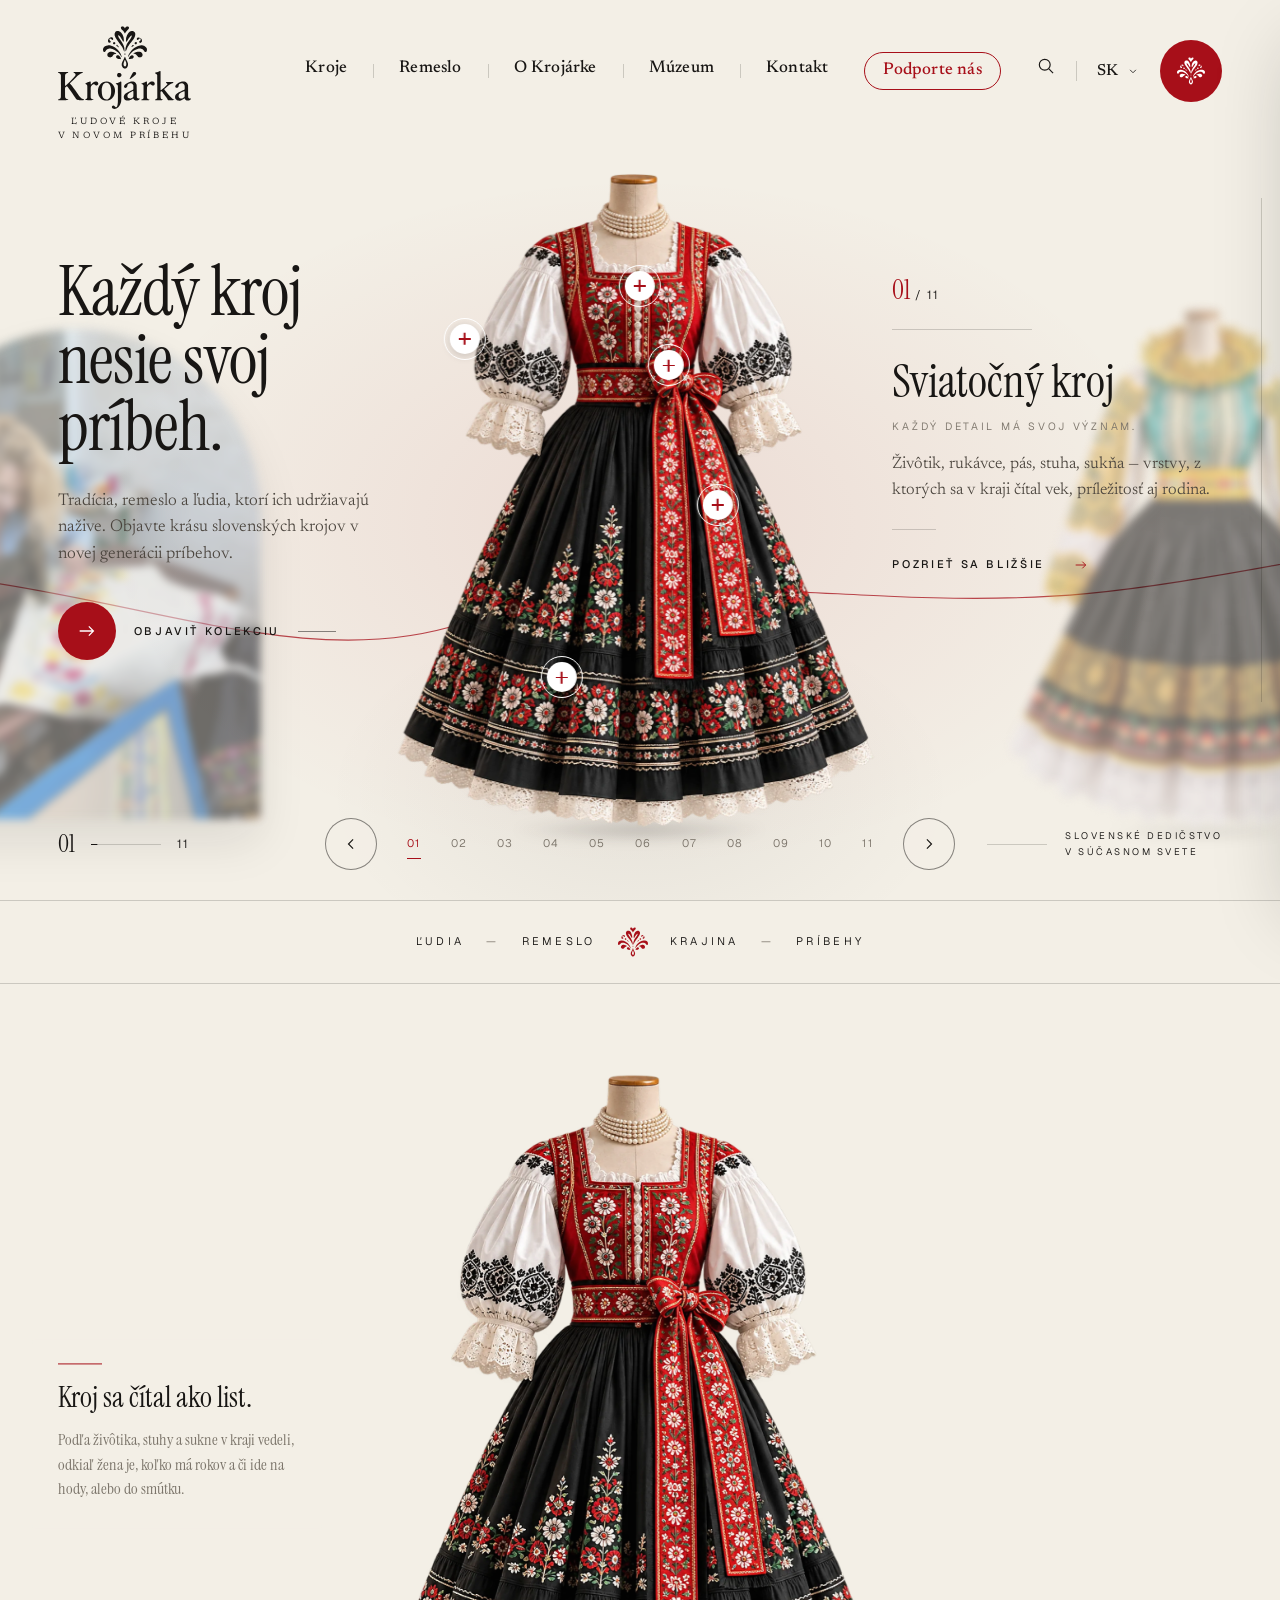
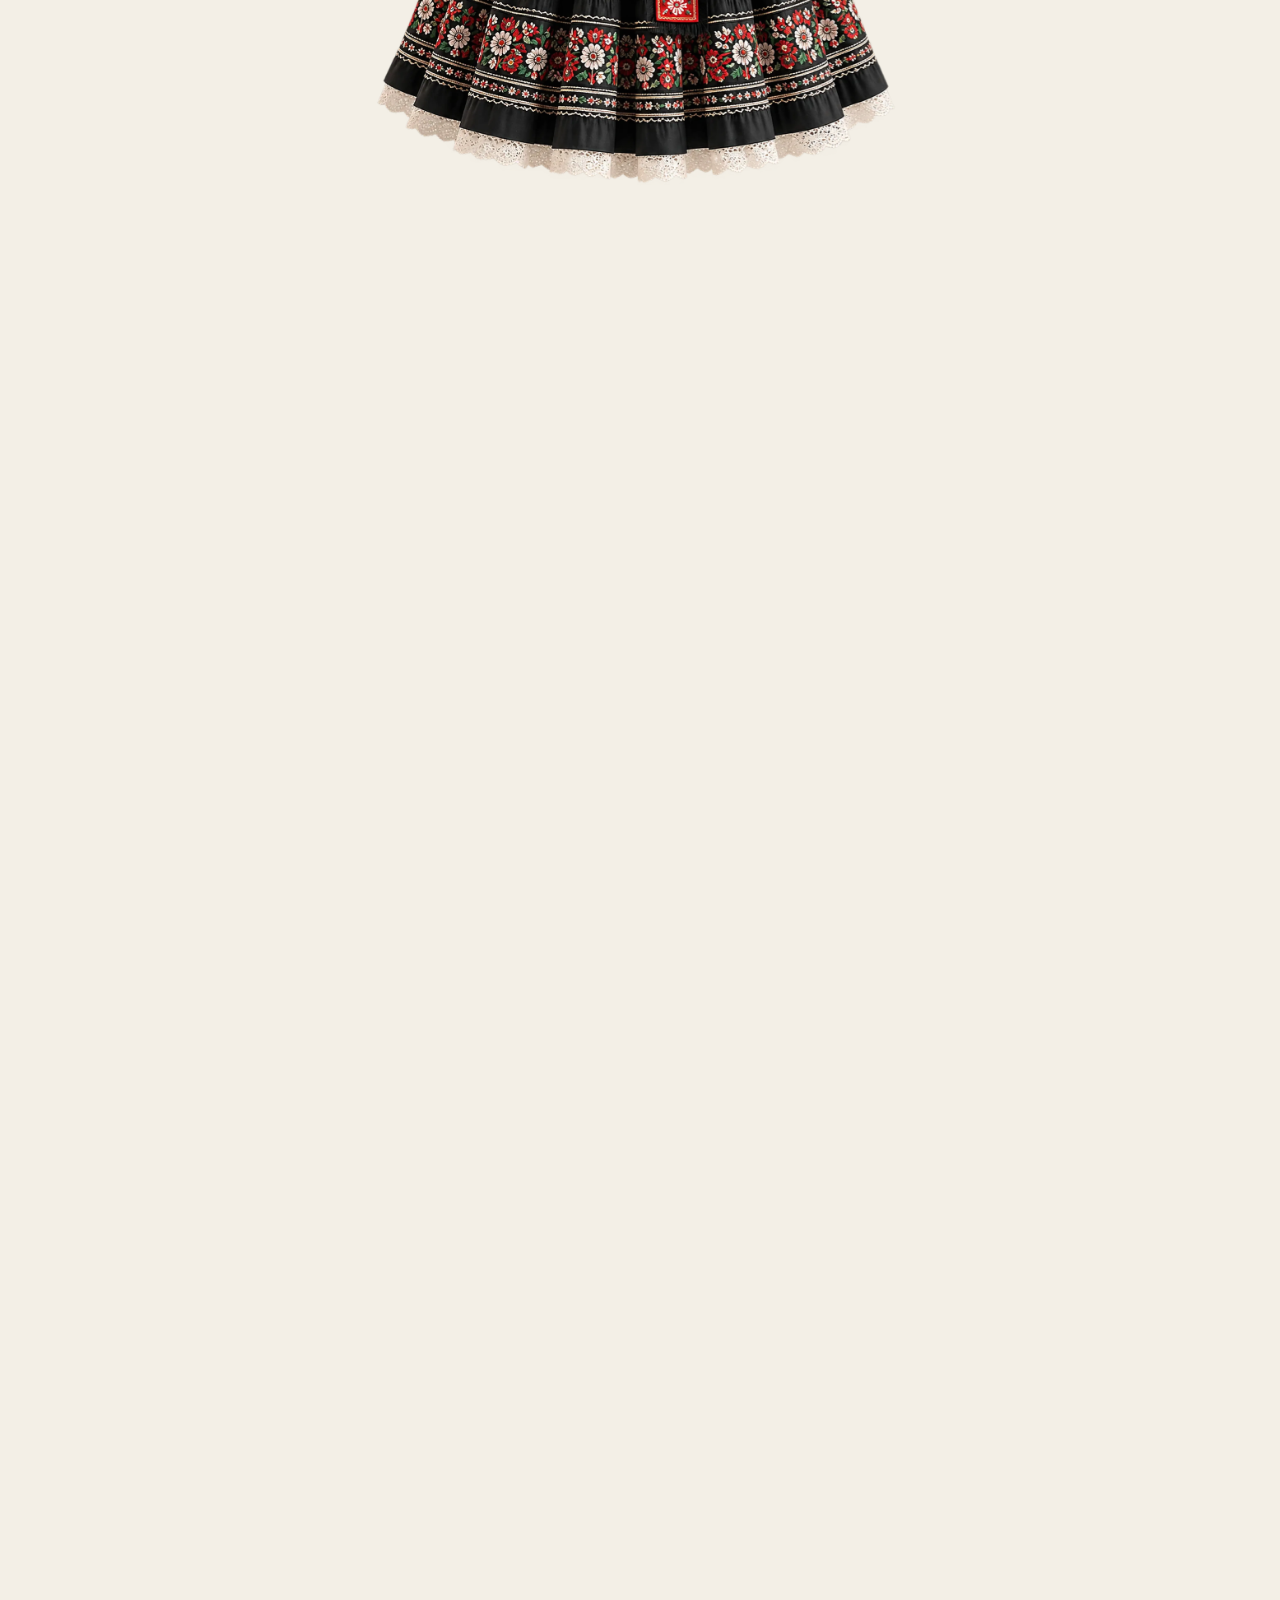
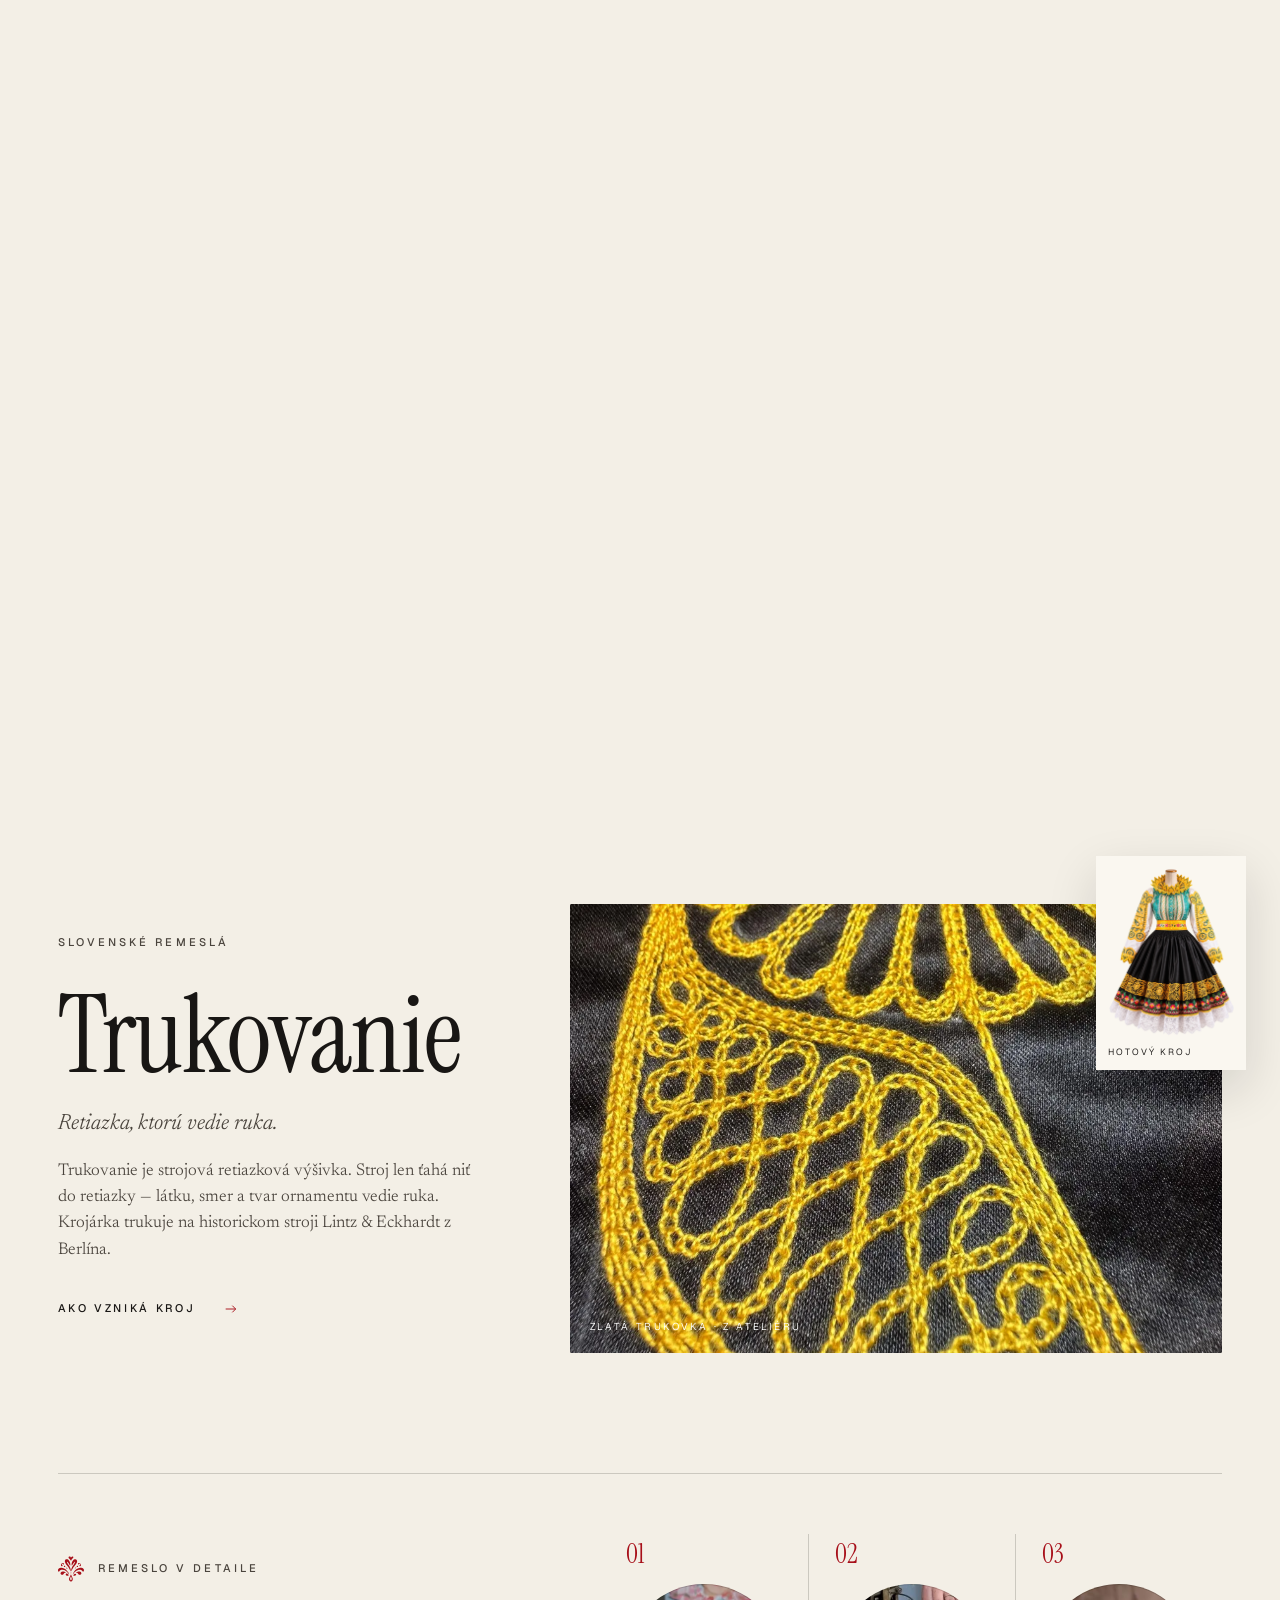
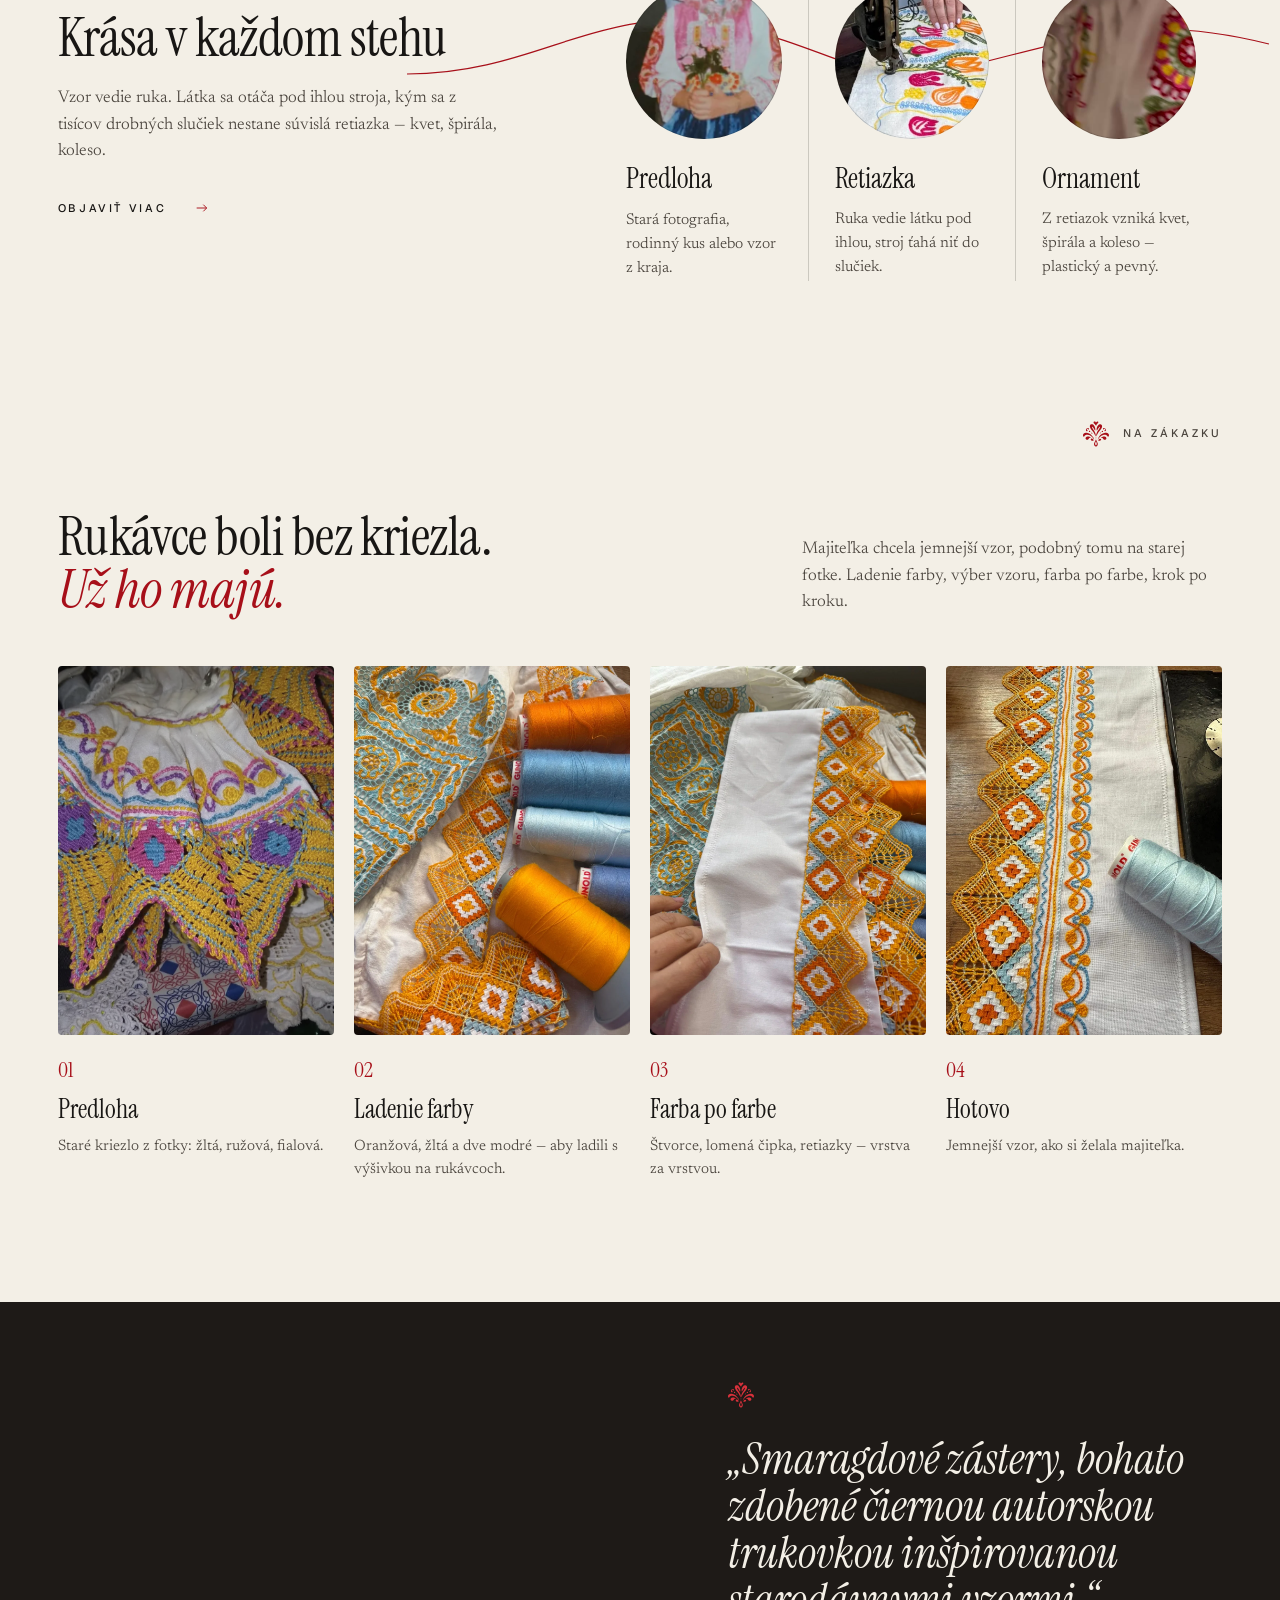
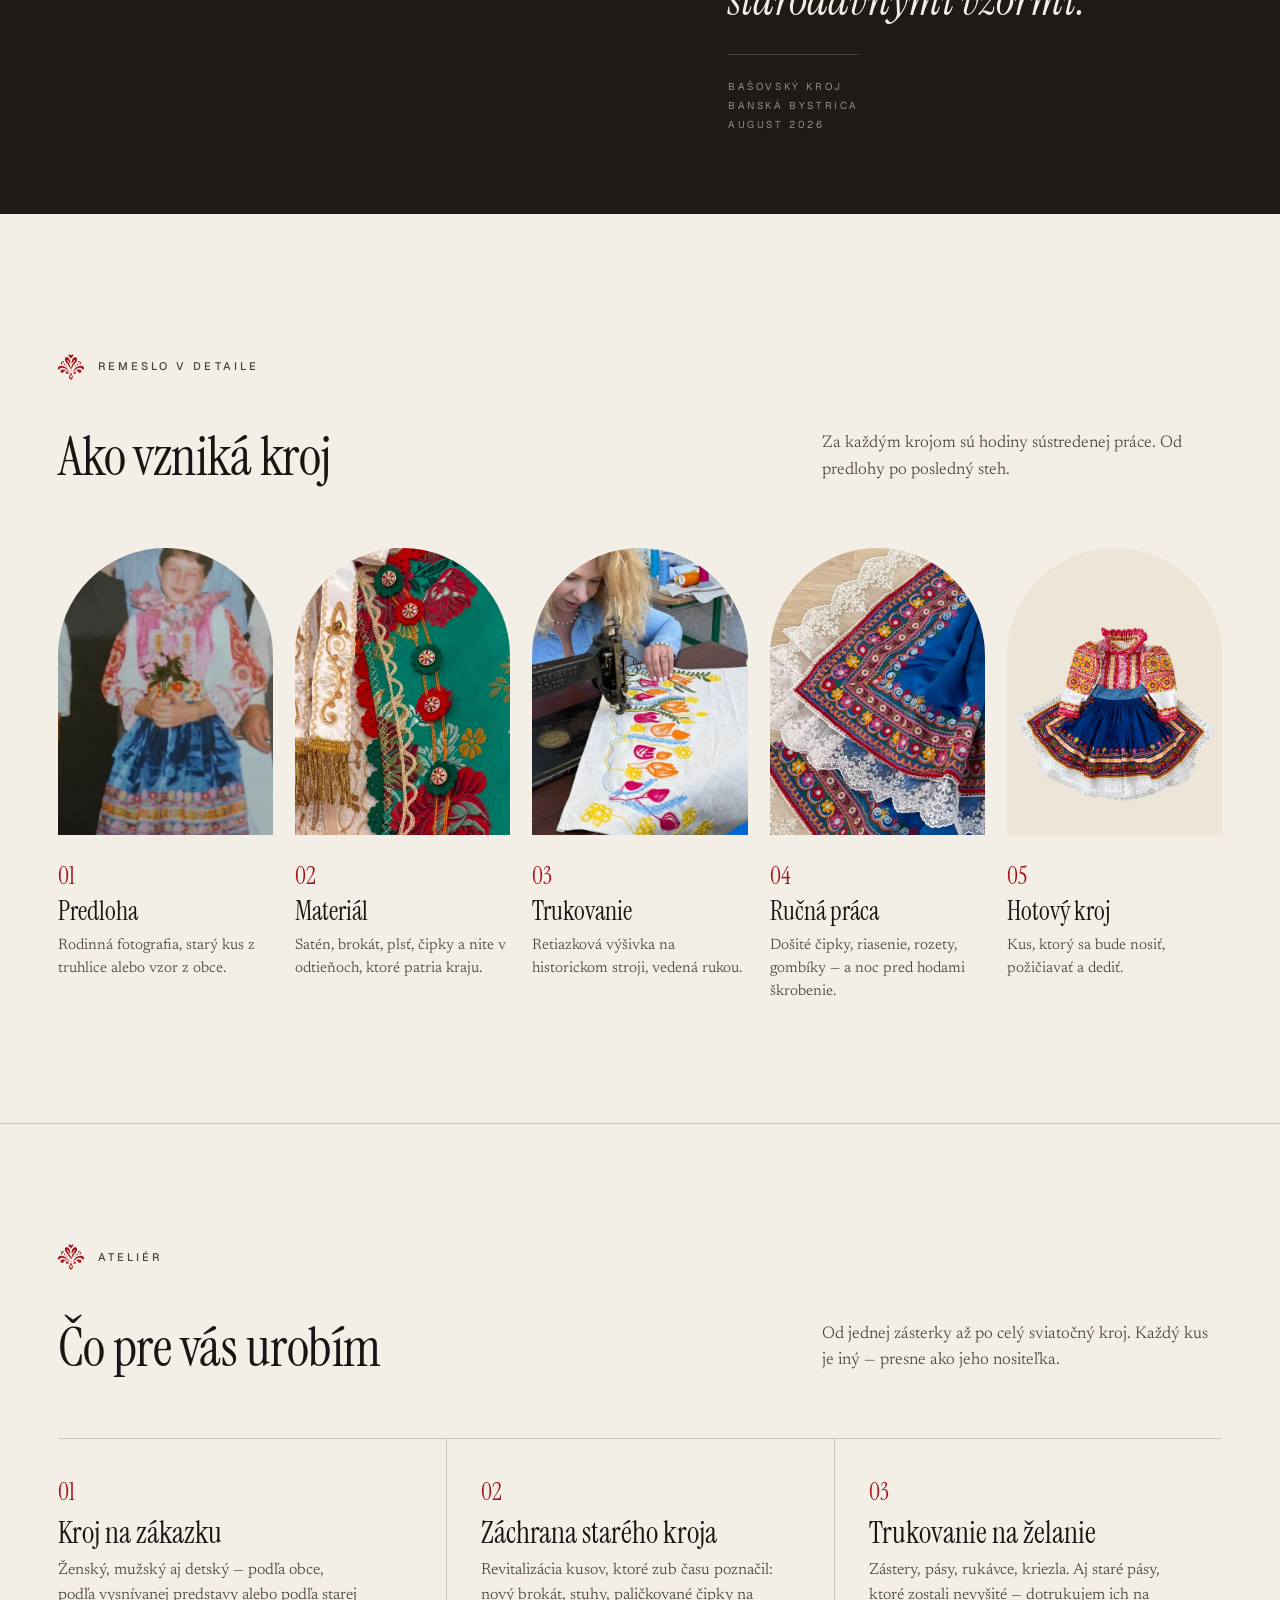
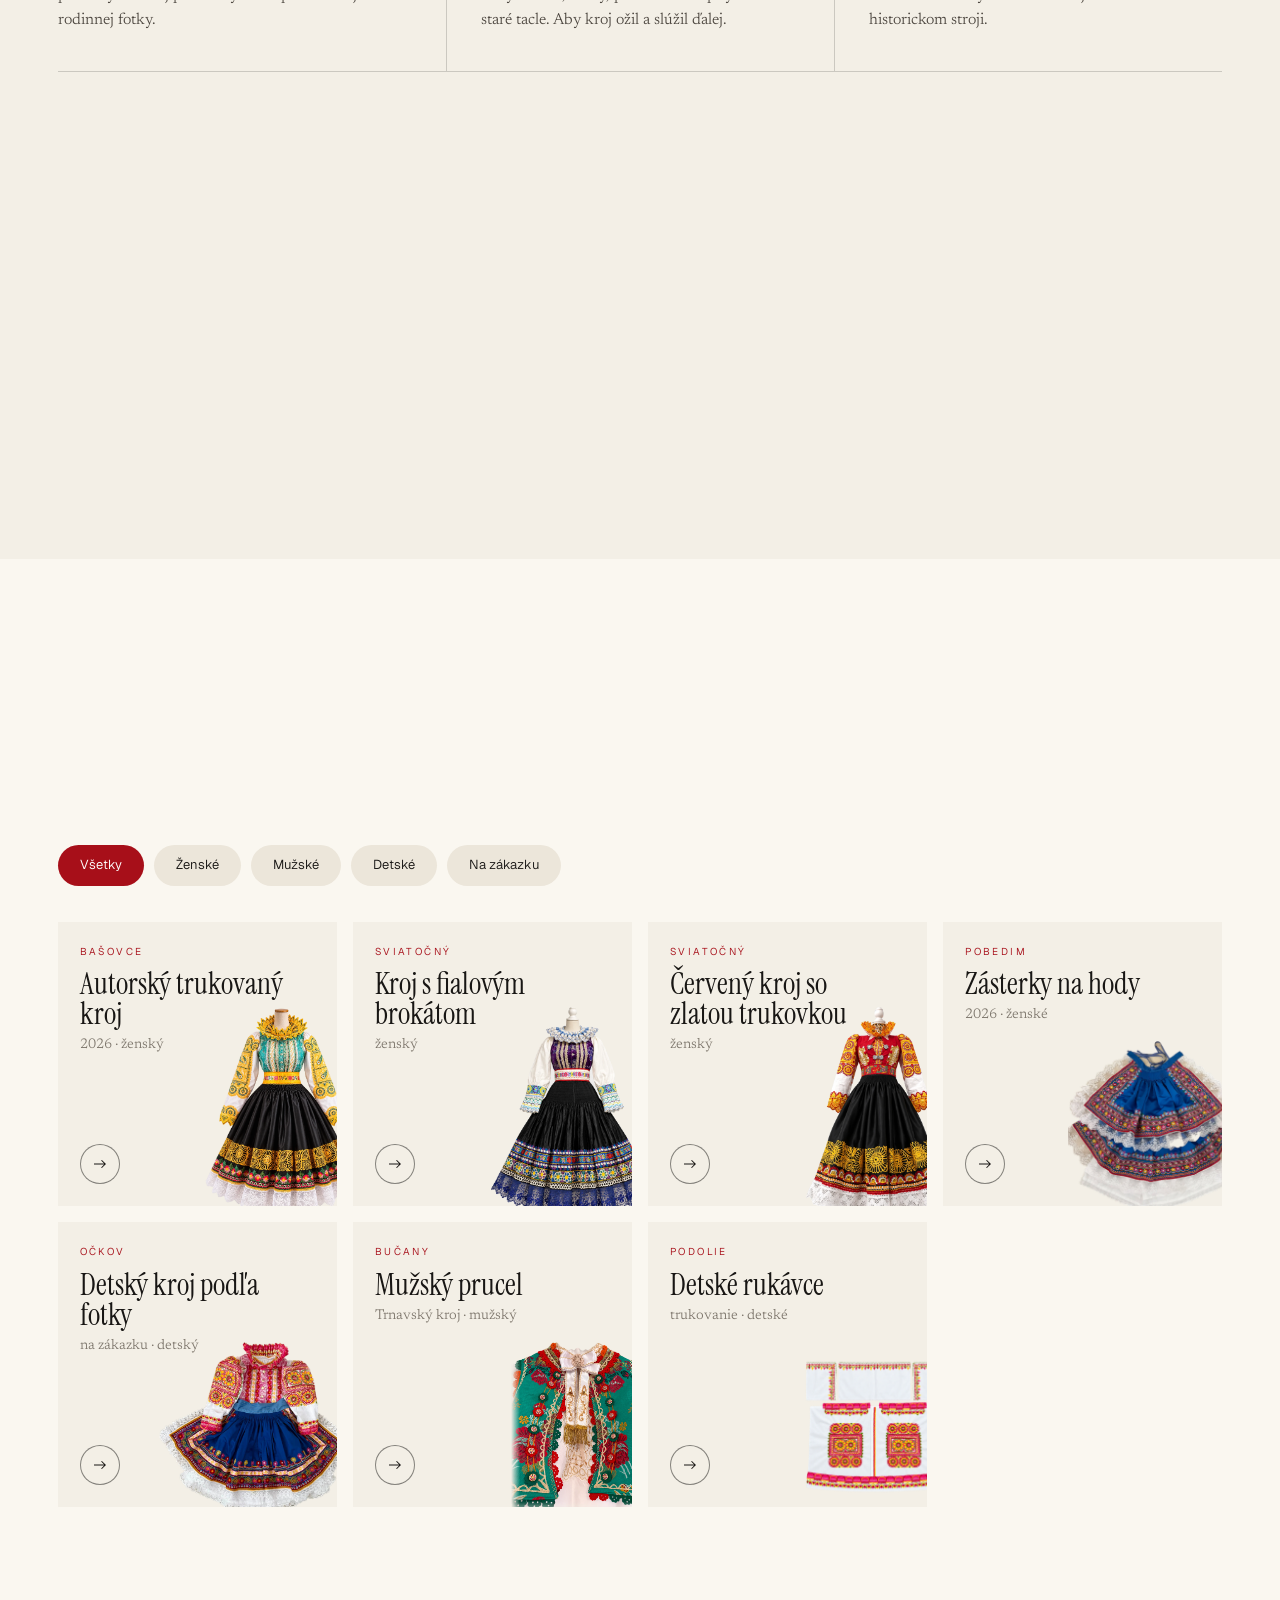
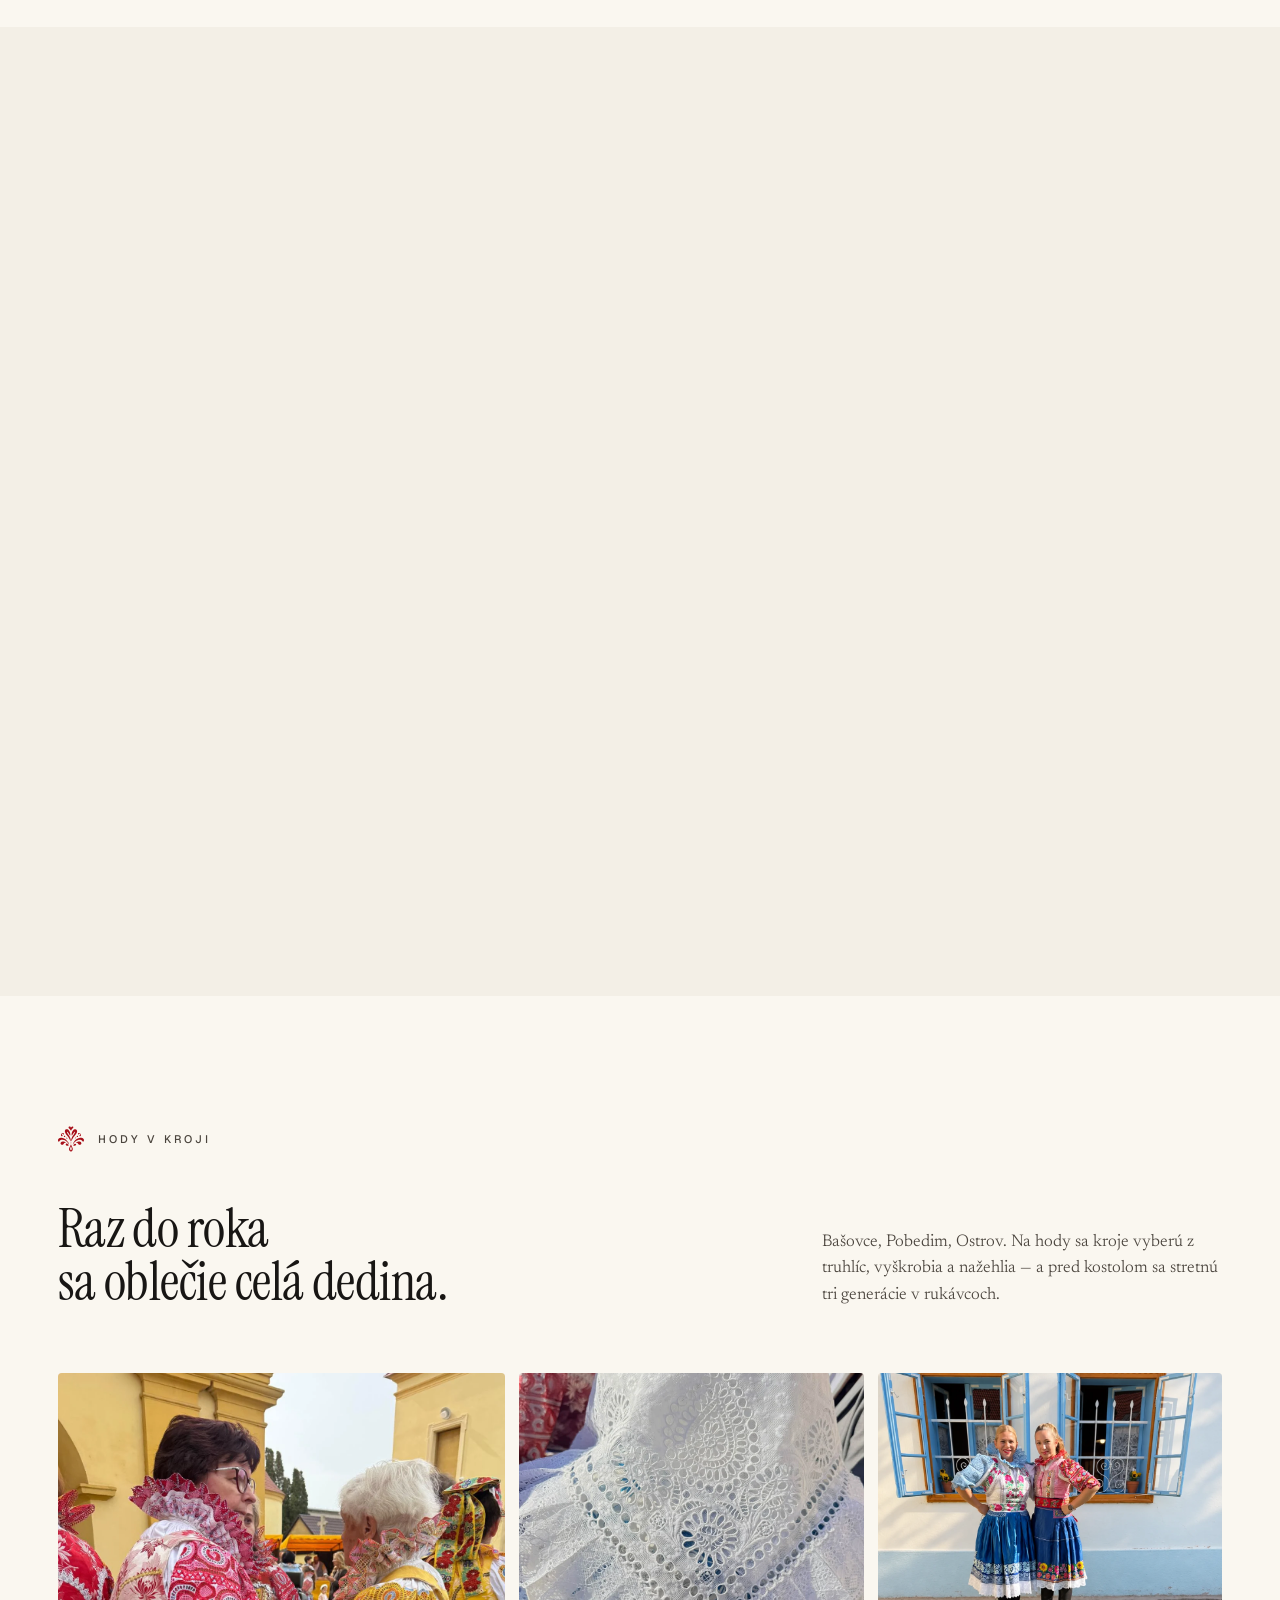
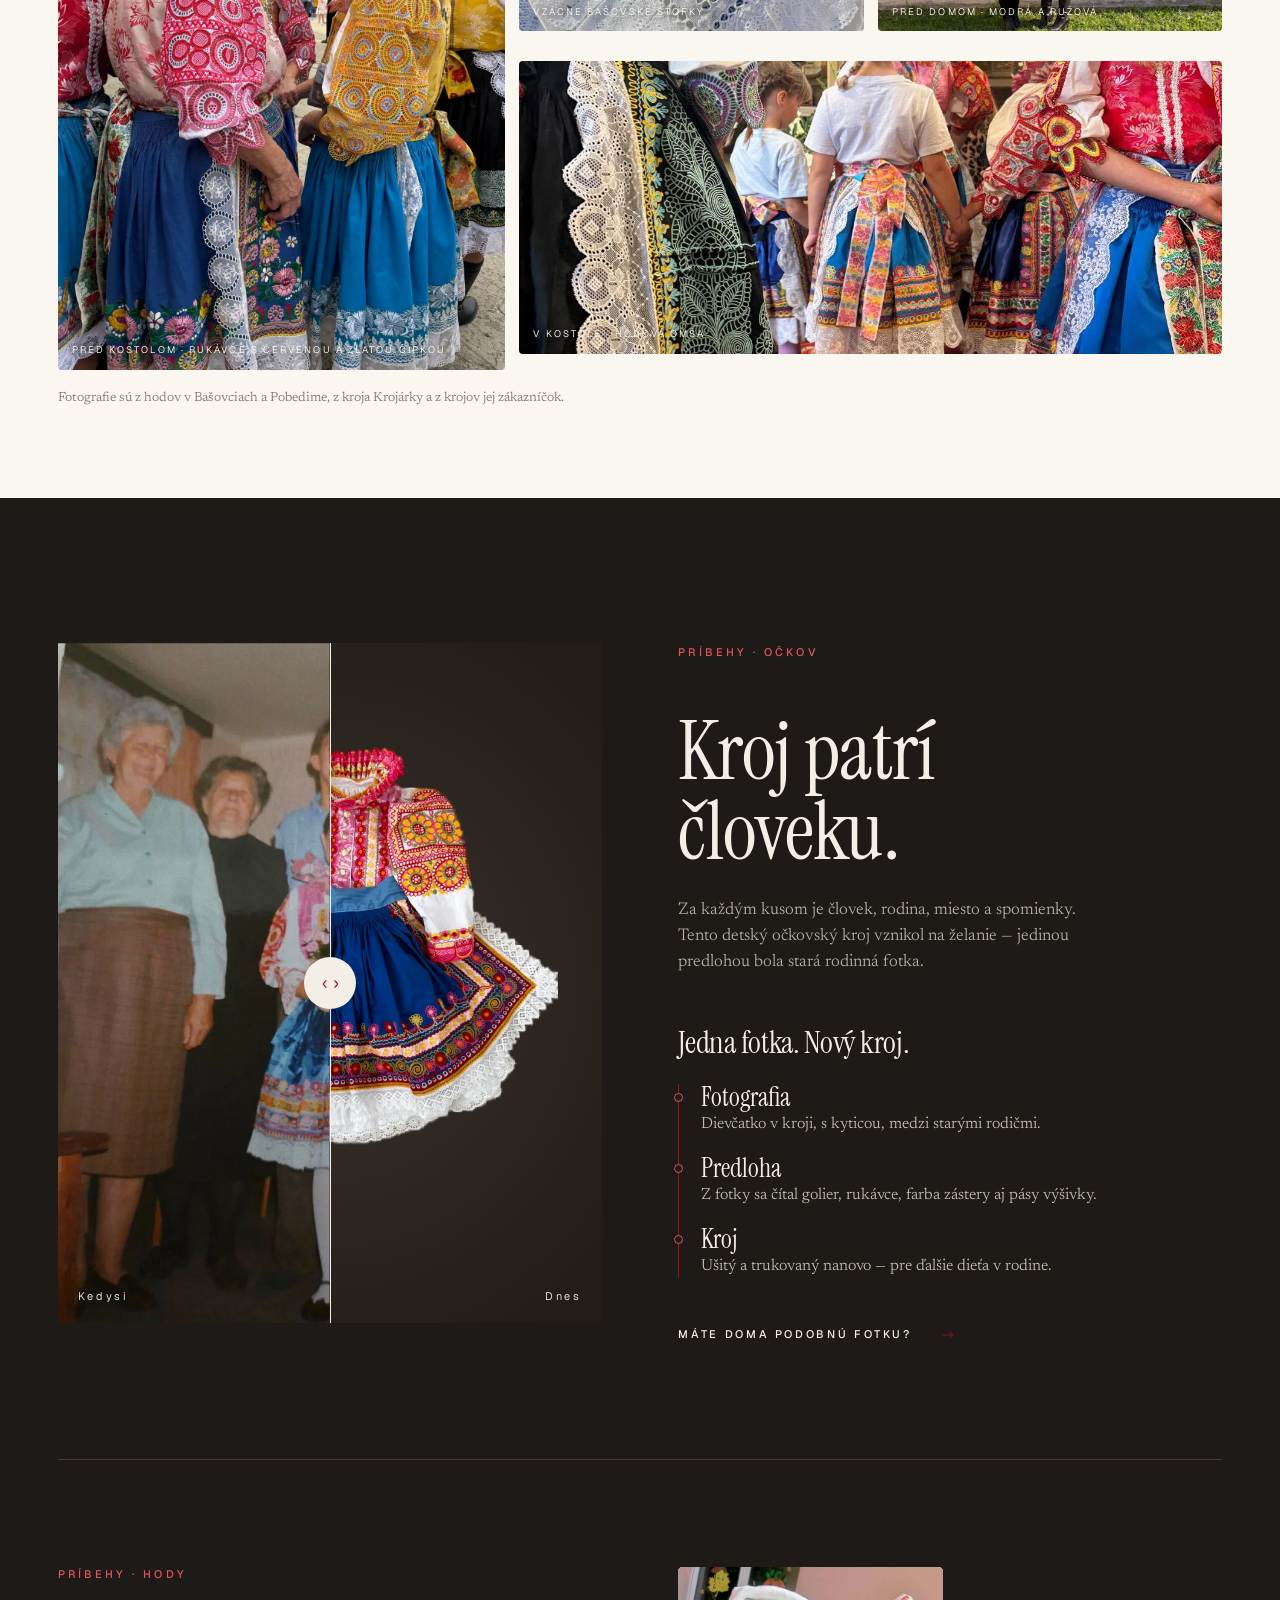
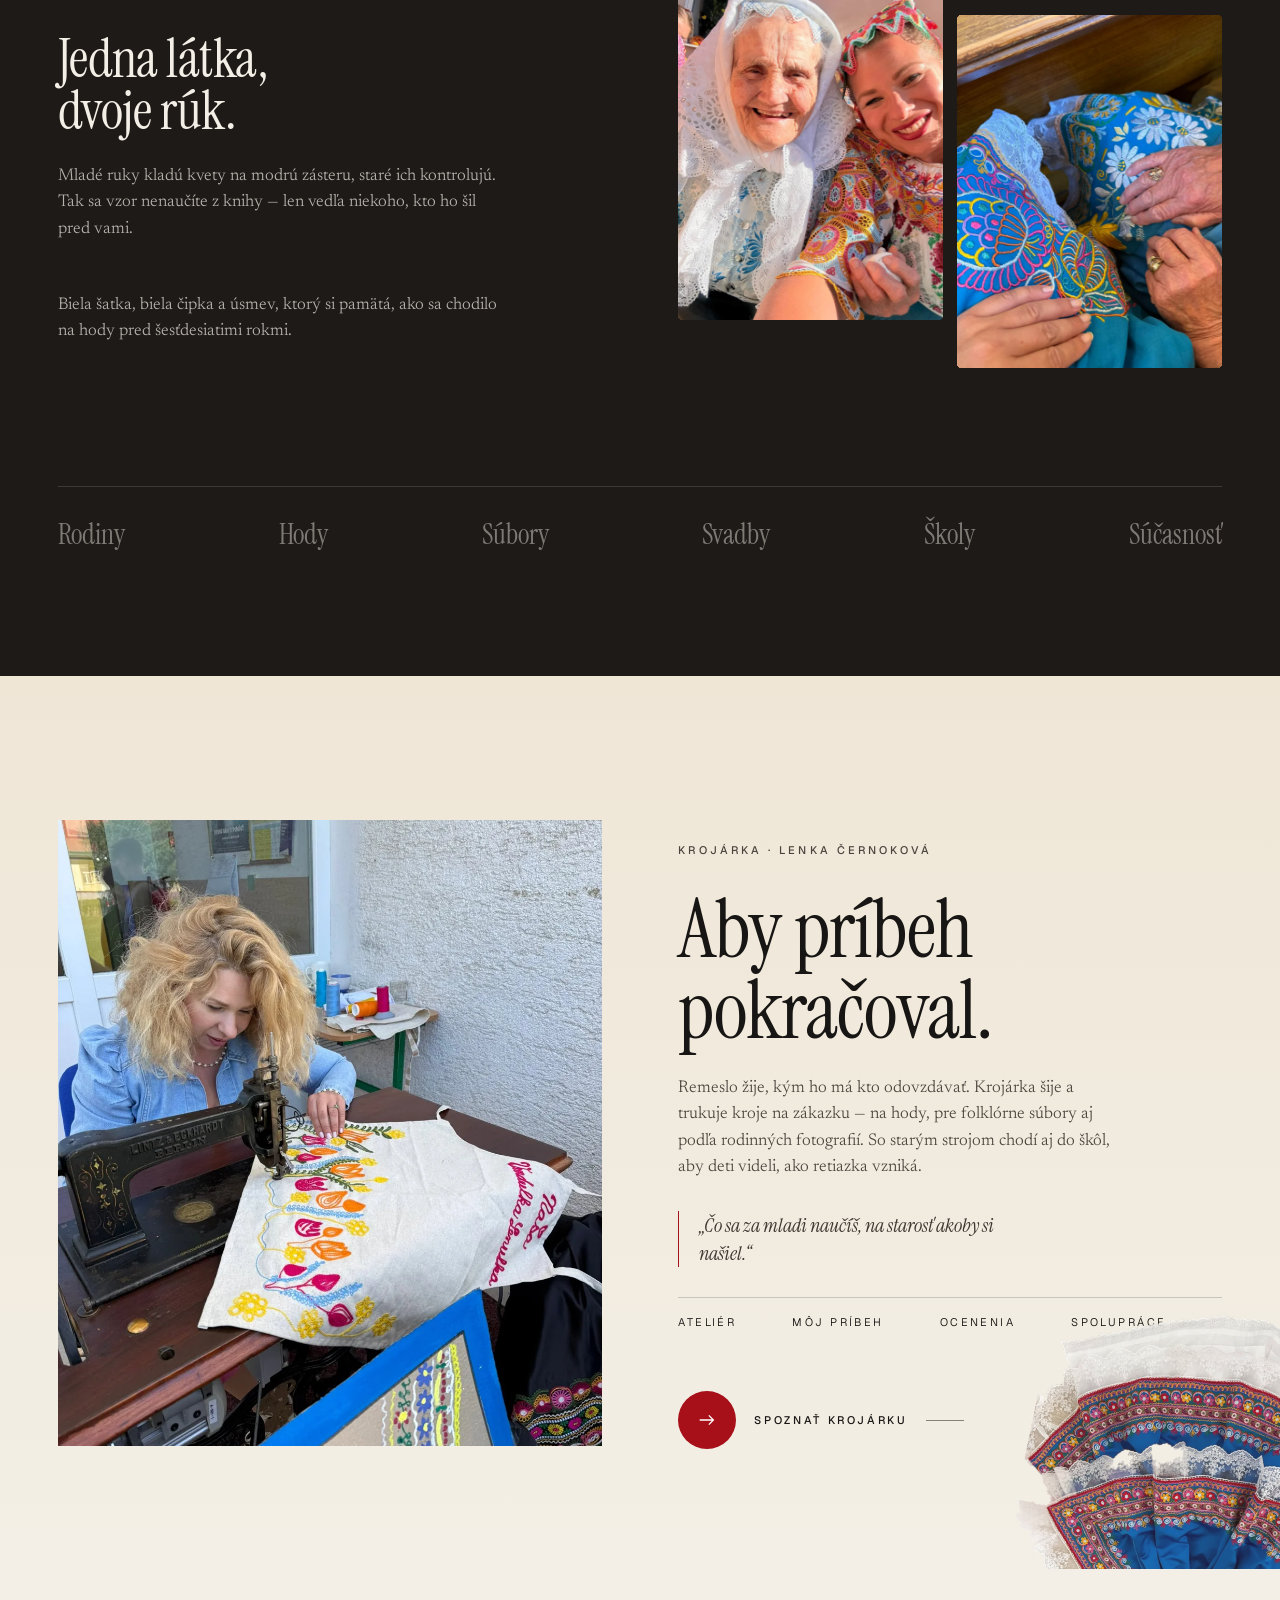
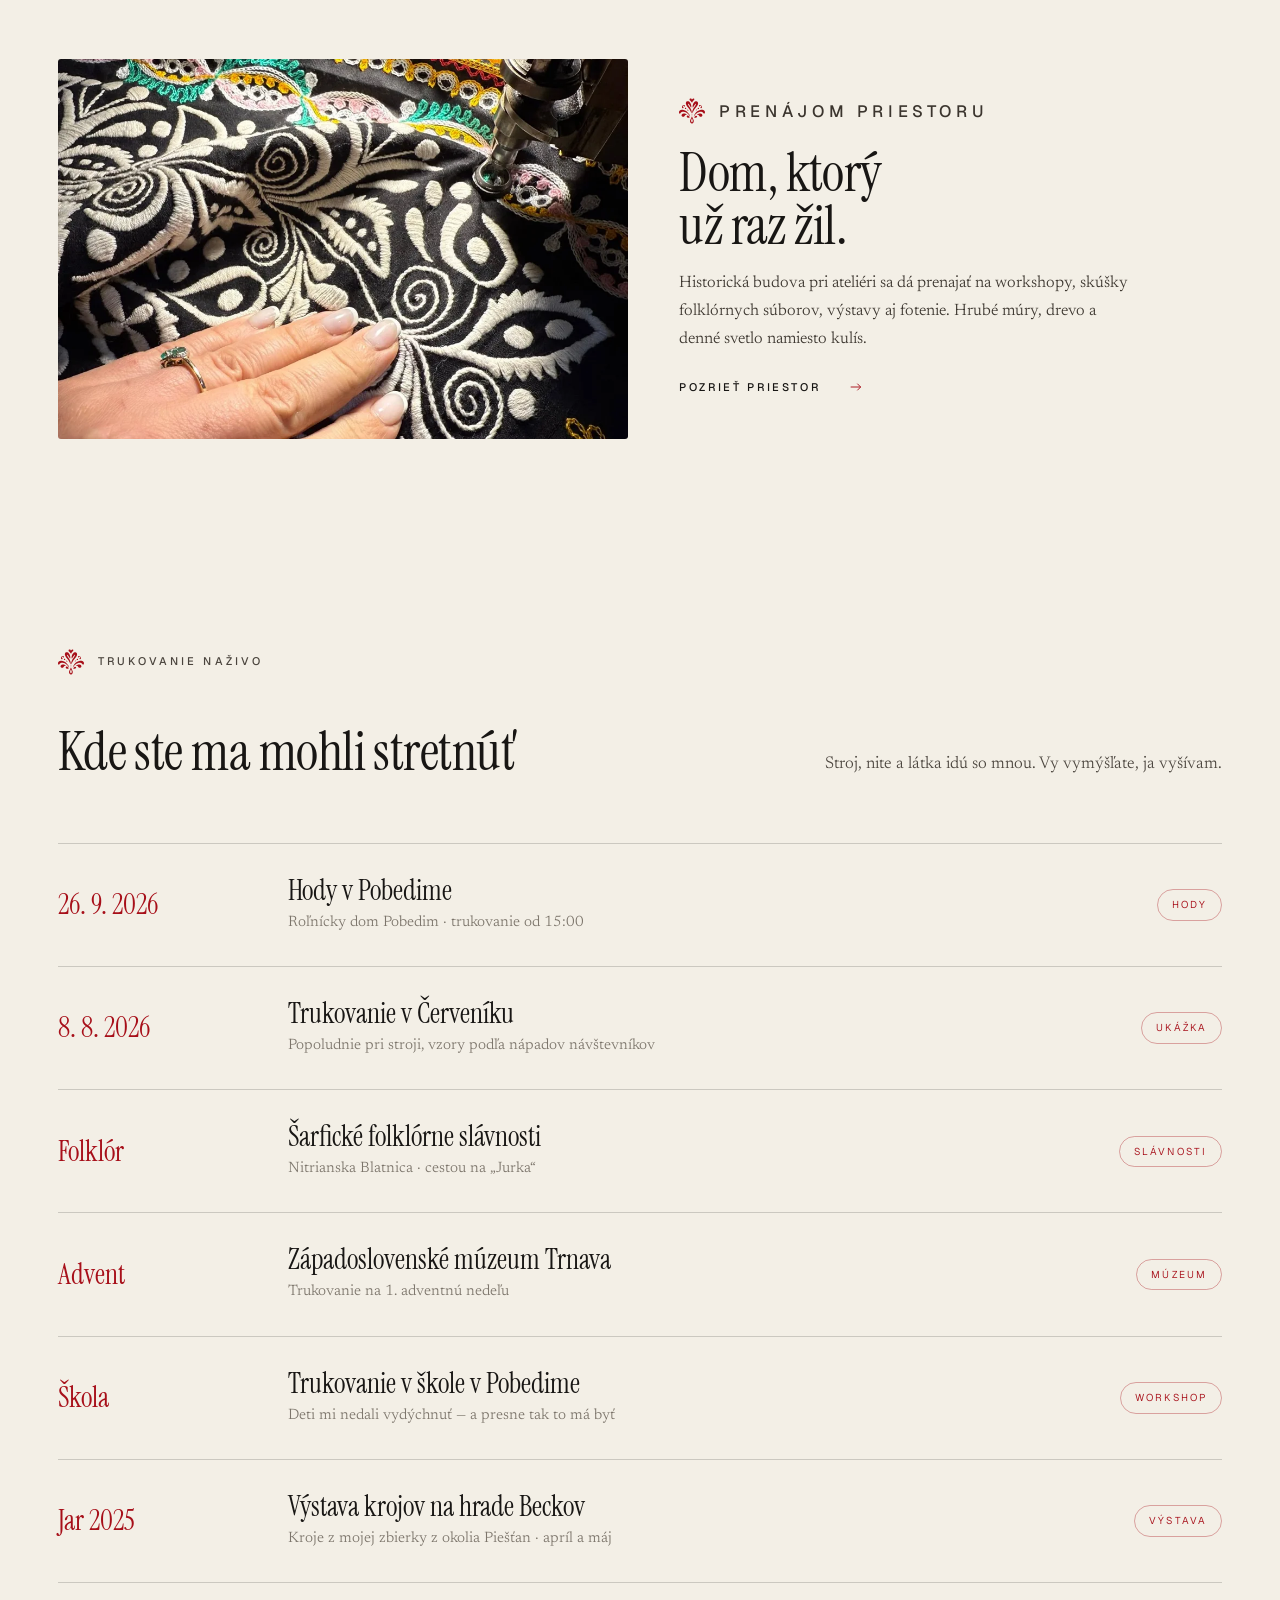
==== commit e89356df: "Oprava: štýly vložených SVG log unikali na stránku (niť a vlnovky dostali výplň); verzia 2: nový sym" ====
--- a/index.html
+++ b/index.html
@@ -32,8 +32,8 @@
 <!-- ───────── HEADER ───────── -->
 <header class="site-header" id="top">
   <a class="logo" href="index.html" aria-label="Krojárka — domov">
-    <span class="logo-sig-v" data-svg="logo/krojarka-signature-vertical.svg?v=3"></span>
-    <span class="logo-sig-img" data-svg="logo/krojarka-signature.svg?v=3"></span>
+    <span class="logo-sig-v" data-svg="logo/krojarka-signature-vertical.svg?v=10"></span>
+    <span class="logo-sig-img" data-svg="logo/krojarka-signature.svg?v=10"></span>
     <img class="logo-alt-img" src="img/logo-nahradne-kruh.webp?v=3" alt="Krojárka">
     <svg class="logo-orn" viewBox="0 0 124.88 120.88"><use href="#orn"/></svg>
     <svg class="logo-word" viewBox="0 0 235.50 67.25"><use href="#wordmark"/></svg>
@@ -372,7 +372,7 @@
   <div class="ft-top">
     <div>
       <img class="ft-alt" src="img/logo-nahradne-kruh-cream.webp" alt="">
-      <span class="ft-sig" data-svg="logo/krojarka-sig-symbol.svg?v=3"></span>
+      <span class="ft-sig" data-svg="logo/krojarka-sig-symbol.svg?v=10"></span>
       <p class="eyebrow">Kontakt</p>
       <h2 class="display-l">Navštívte<br>ateliér.</h2>
     </div>
@@ -384,7 +384,7 @@
     <a class="btn-red" href="mailto:ahoj@krojarka.sk">Kontaktovať <svg><use href="#arrow"/></svg></a>
   </div>
   <svg class="ft-word" viewBox="0 0 235.50 67.25" aria-hidden="true"><use href="#wordmark"/></svg>
-  <span class="ft-sig-word" data-svg="logo/krojarka-sig-wordmark.svg?v=2" aria-hidden="true"></span>
+  <span class="ft-sig-word" data-svg="logo/krojarka-sig-wordmark.svg?v=10" aria-hidden="true"></span>
   <div class="ft-bottom"><span>© 2026 Krojárka</span><span><a href="o-krojarke.html">O Krojárke</a> · <a href="podpor-nas.html">Múzeum</a> · <a href="priestor.html">Prenájom priestoru</a> · <a href="kontakt.html">Kontakt</a></span><a href="#top">Hore ↑</a></div>
 </footer>
 
@@ -410,5 +410,6 @@
 
 <script src="main.js?v=65"></script>
 <script>(function(){var els=document.querySelectorAll("[data-svg]");if(!els.length)return;var cache={};els.forEach(function(e){var u=e.dataset.svg;(cache[u]=cache[u]||fetch(u).then(function(r){return r.text()})).then(function(t){e.innerHTML=t;var s=e.querySelector("svg");if(s){s.removeAttribute("width");s.removeAttribute("height")}})})})();/*inlineSvg*/</script>
+<script>/*ornSig*/(function(){if(!document.documentElement.classList.contains("logo-sig"))return;var NS="http://www.w3.org/2000/svg";fetch("logo/orn-sig-paths.txt?v=1").then(function(r){return r.text()}).then(function(p){var d=document.createElementNS(NS,"svg");d.setAttribute("style","position:absolute;width:0;height:0;overflow:hidden");d.setAttribute("aria-hidden","true");d.innerHTML="<symbol id=\"orn-sig\" viewBox=\"-6 56 442 378\">"+p+"</symbol>";document.body.prepend(d);var sw=function(root){(root||document).querySelectorAll("use").forEach(function(u){var h=u.getAttribute("href")||u.getAttribute("xlink:href");if(h==="#orn"){u.setAttribute("href","#orn-sig")}})};sw();new MutationObserver(function(){sw()}).observe(document.body,{childList:true,subtree:true});})})();</script>
 </body>
 </html>
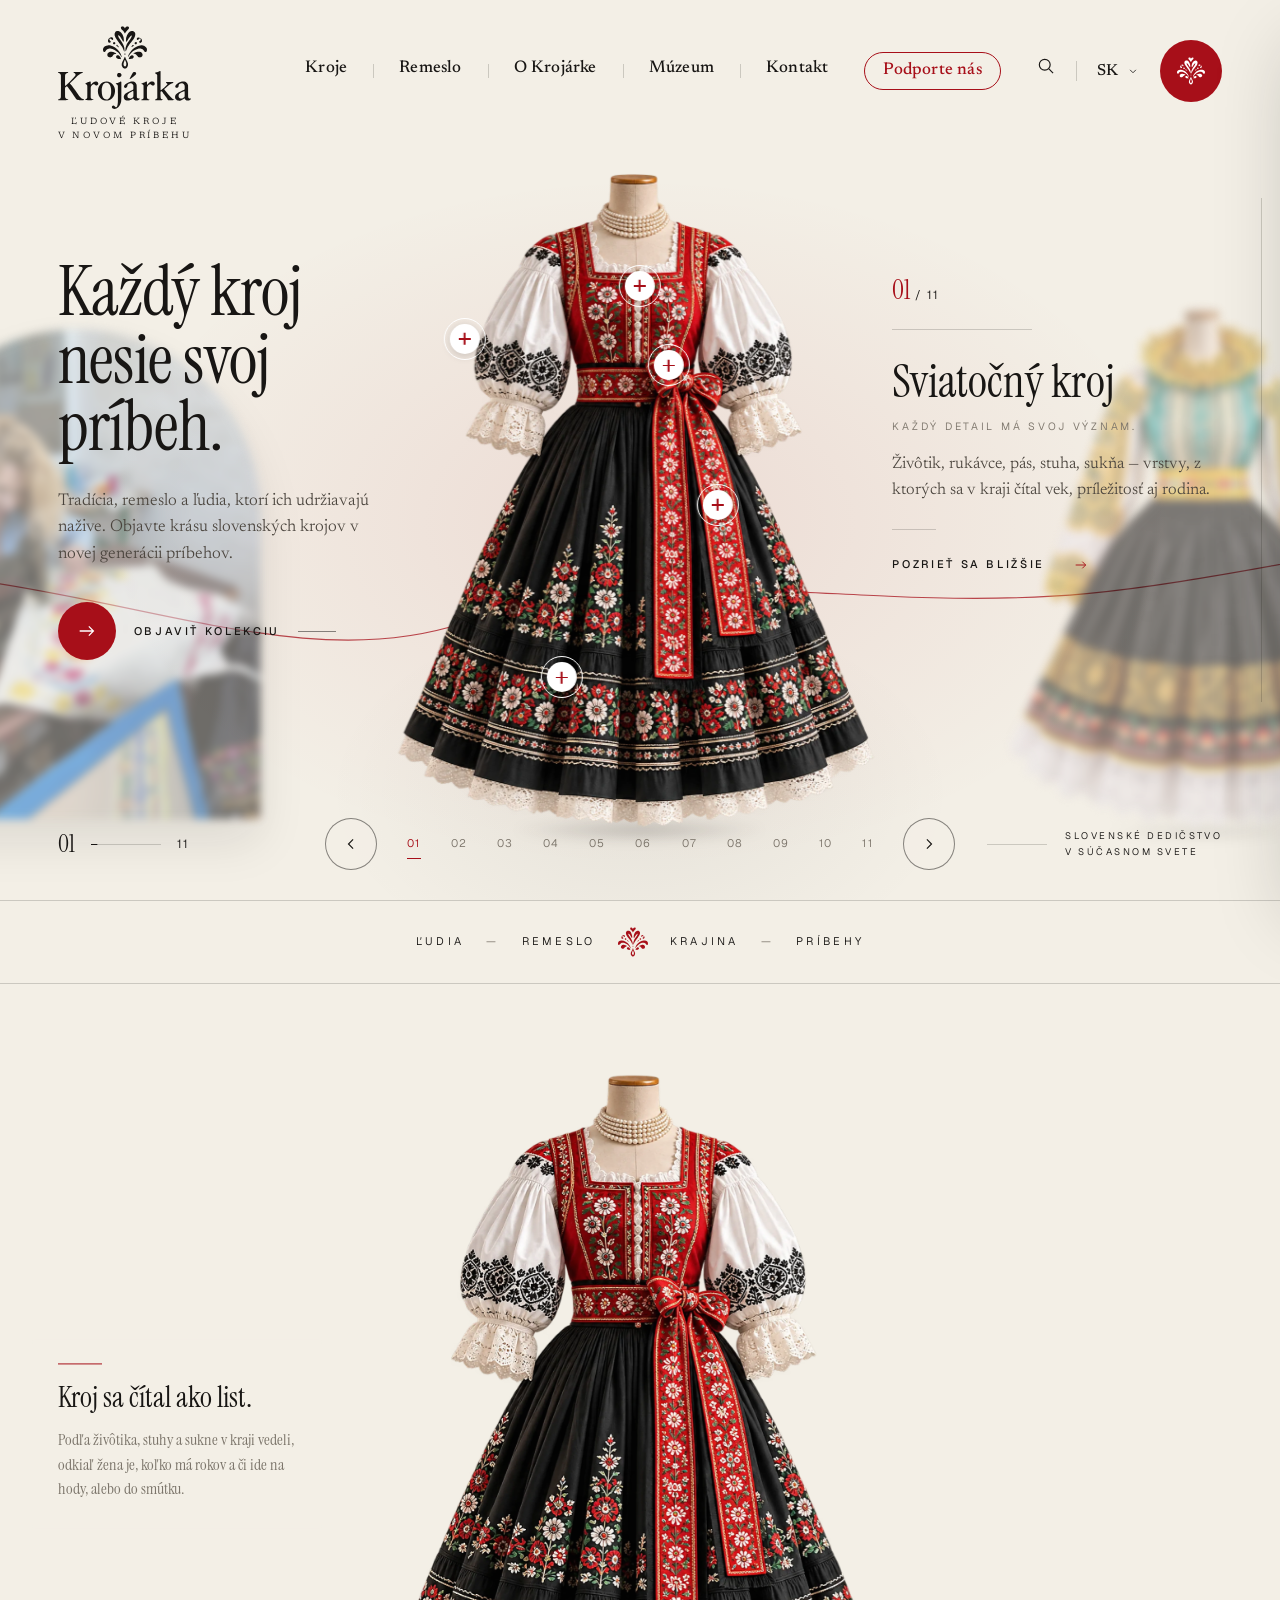
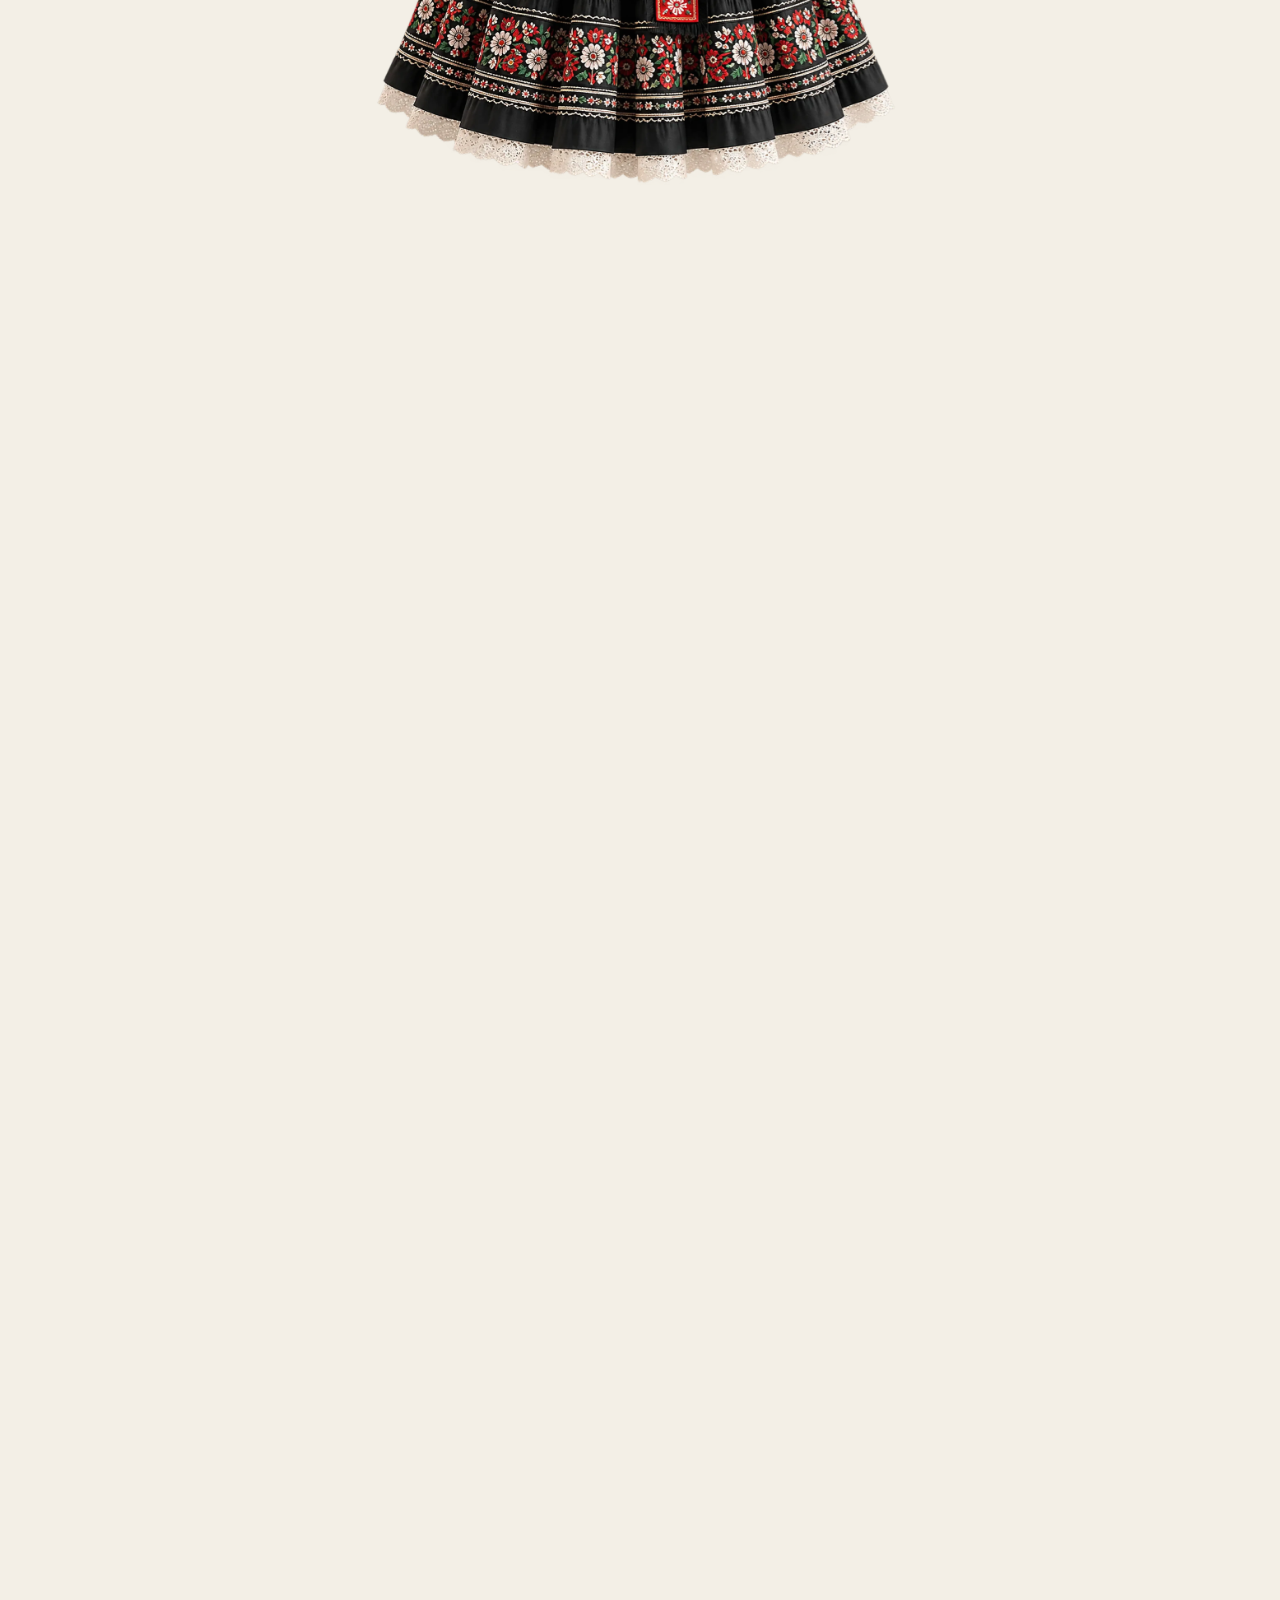
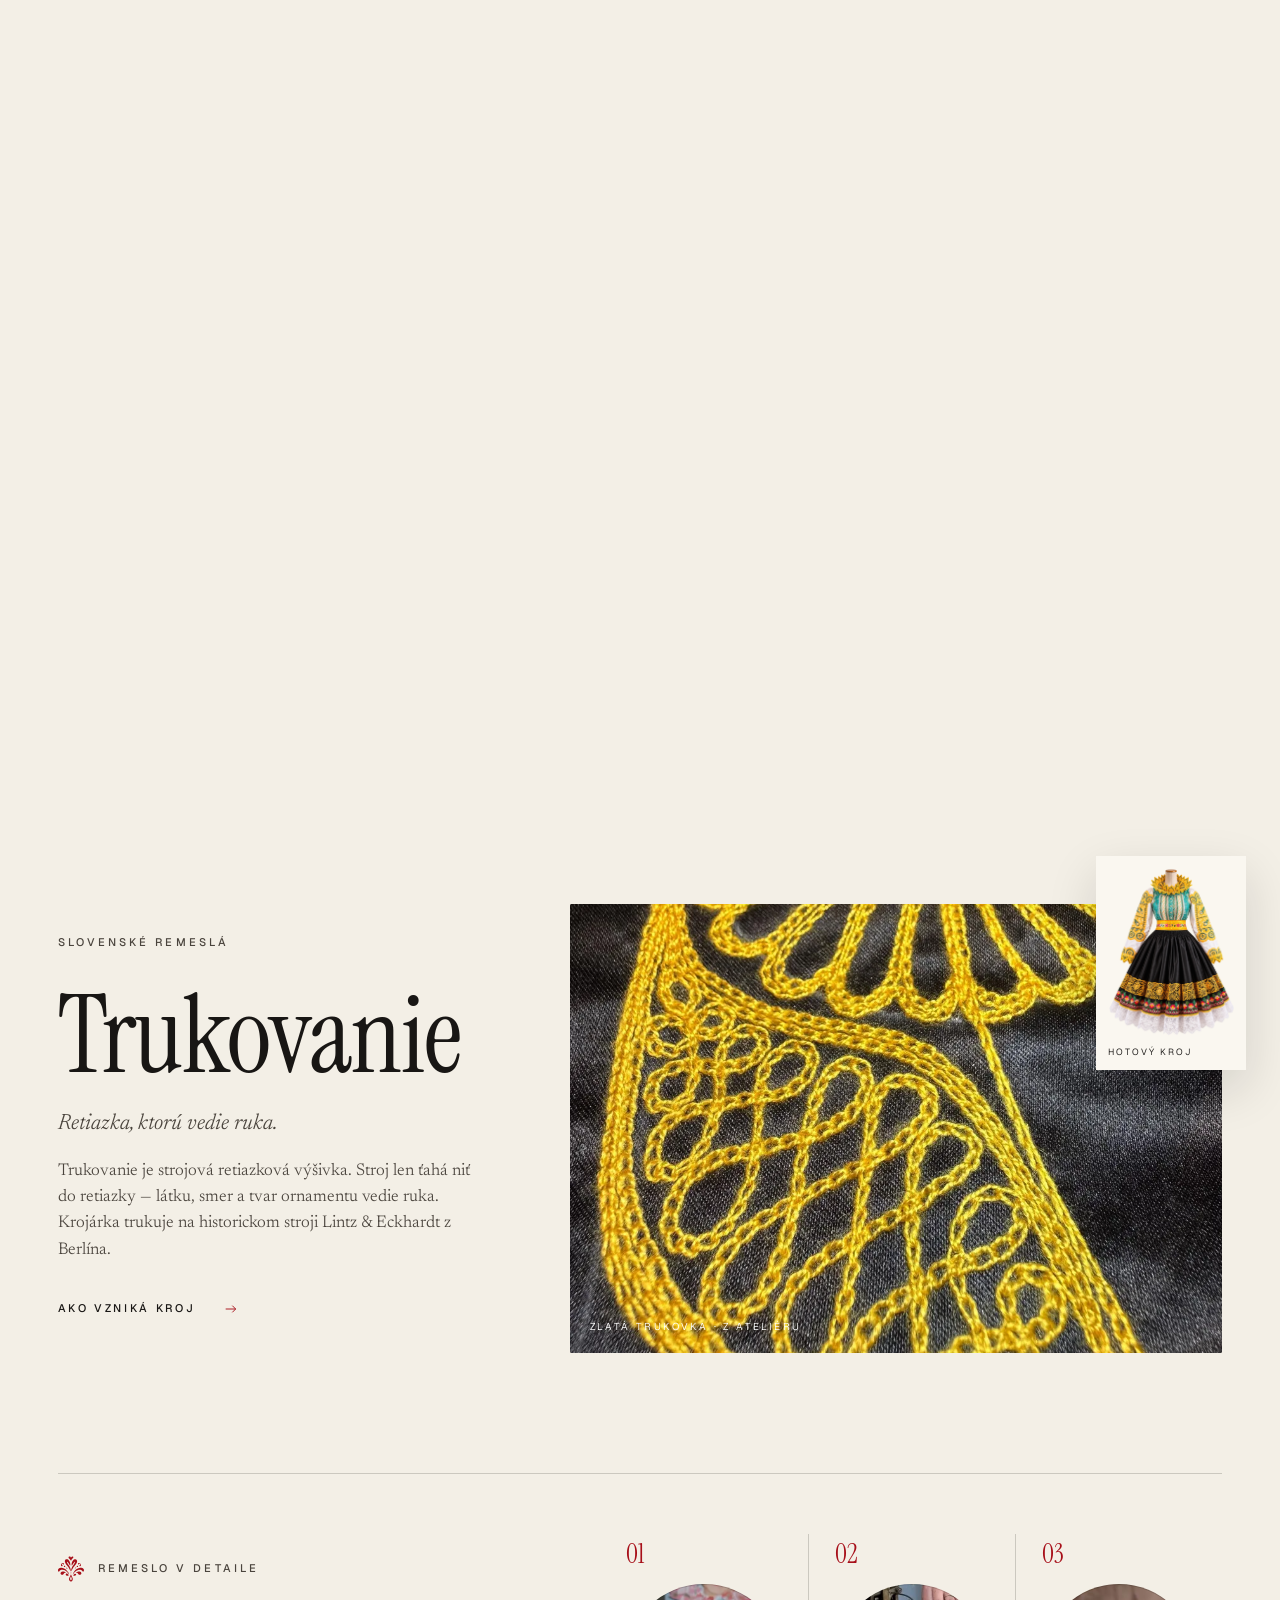
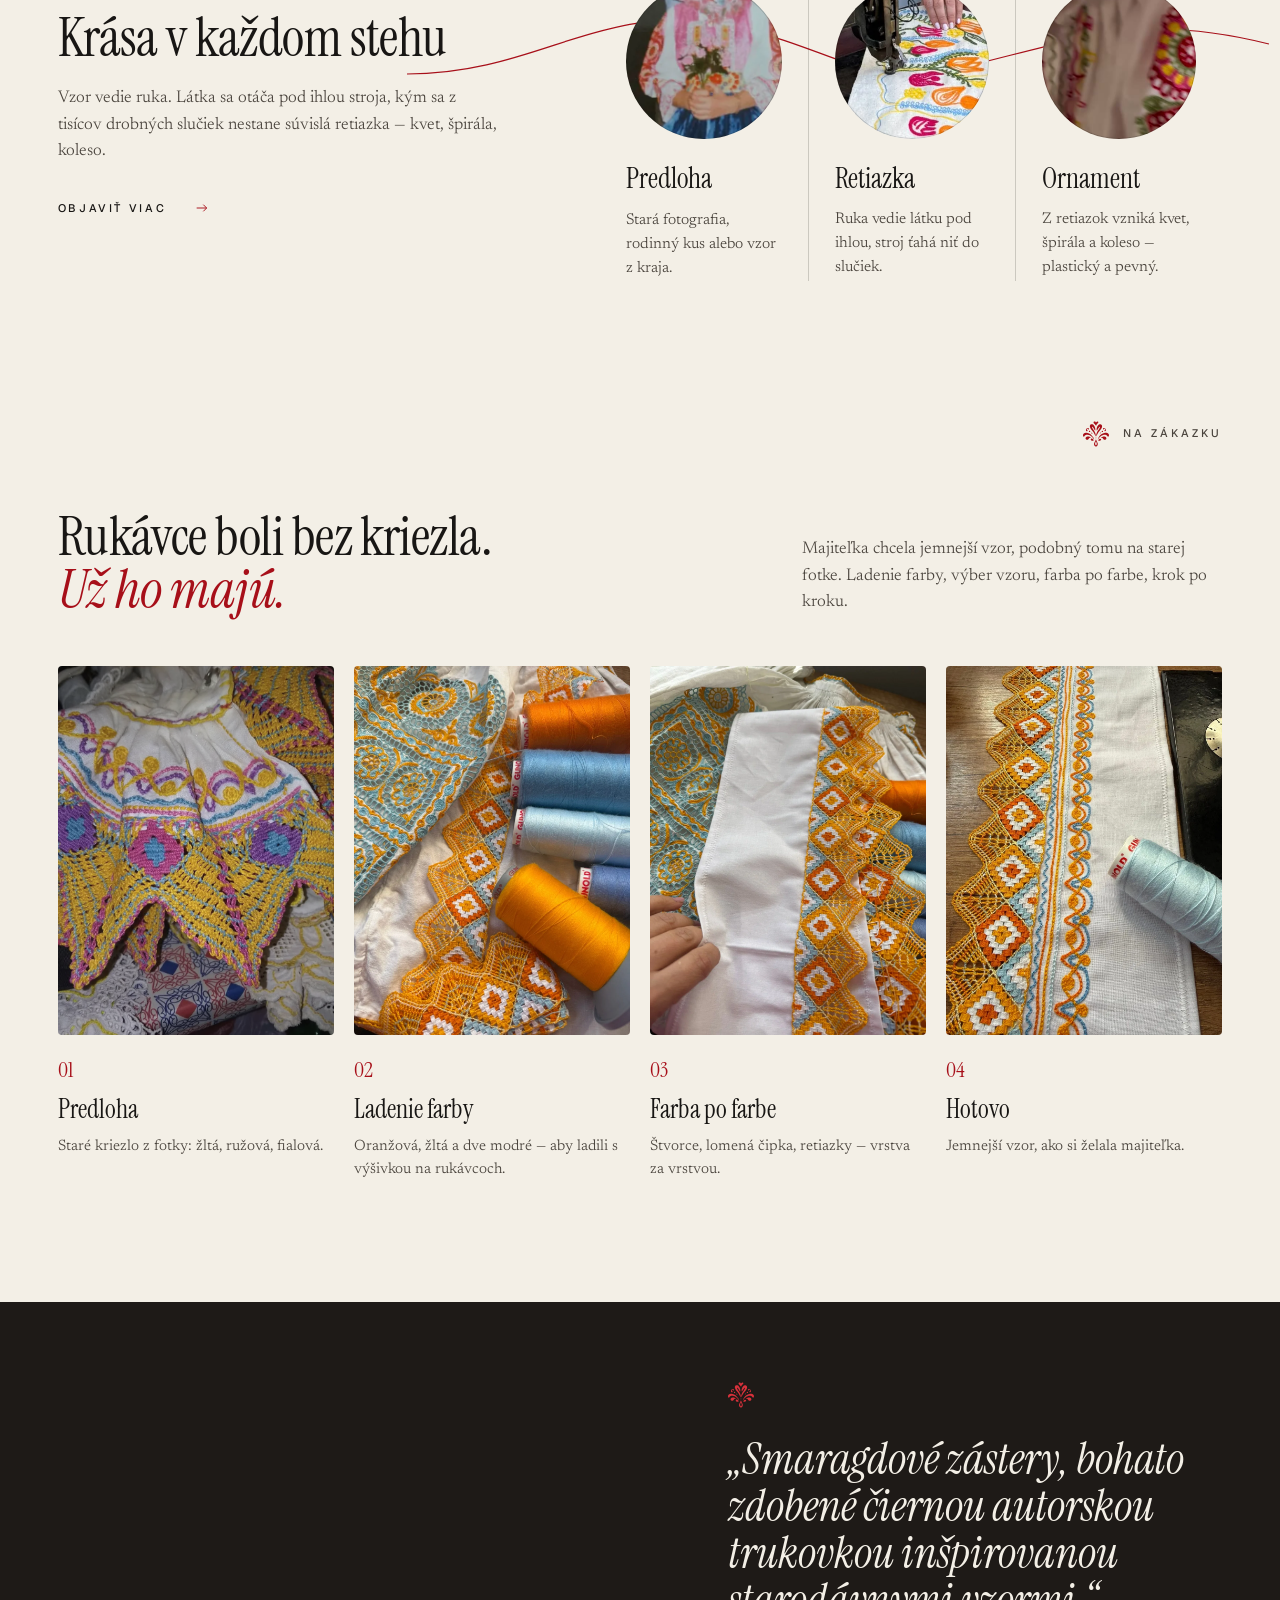
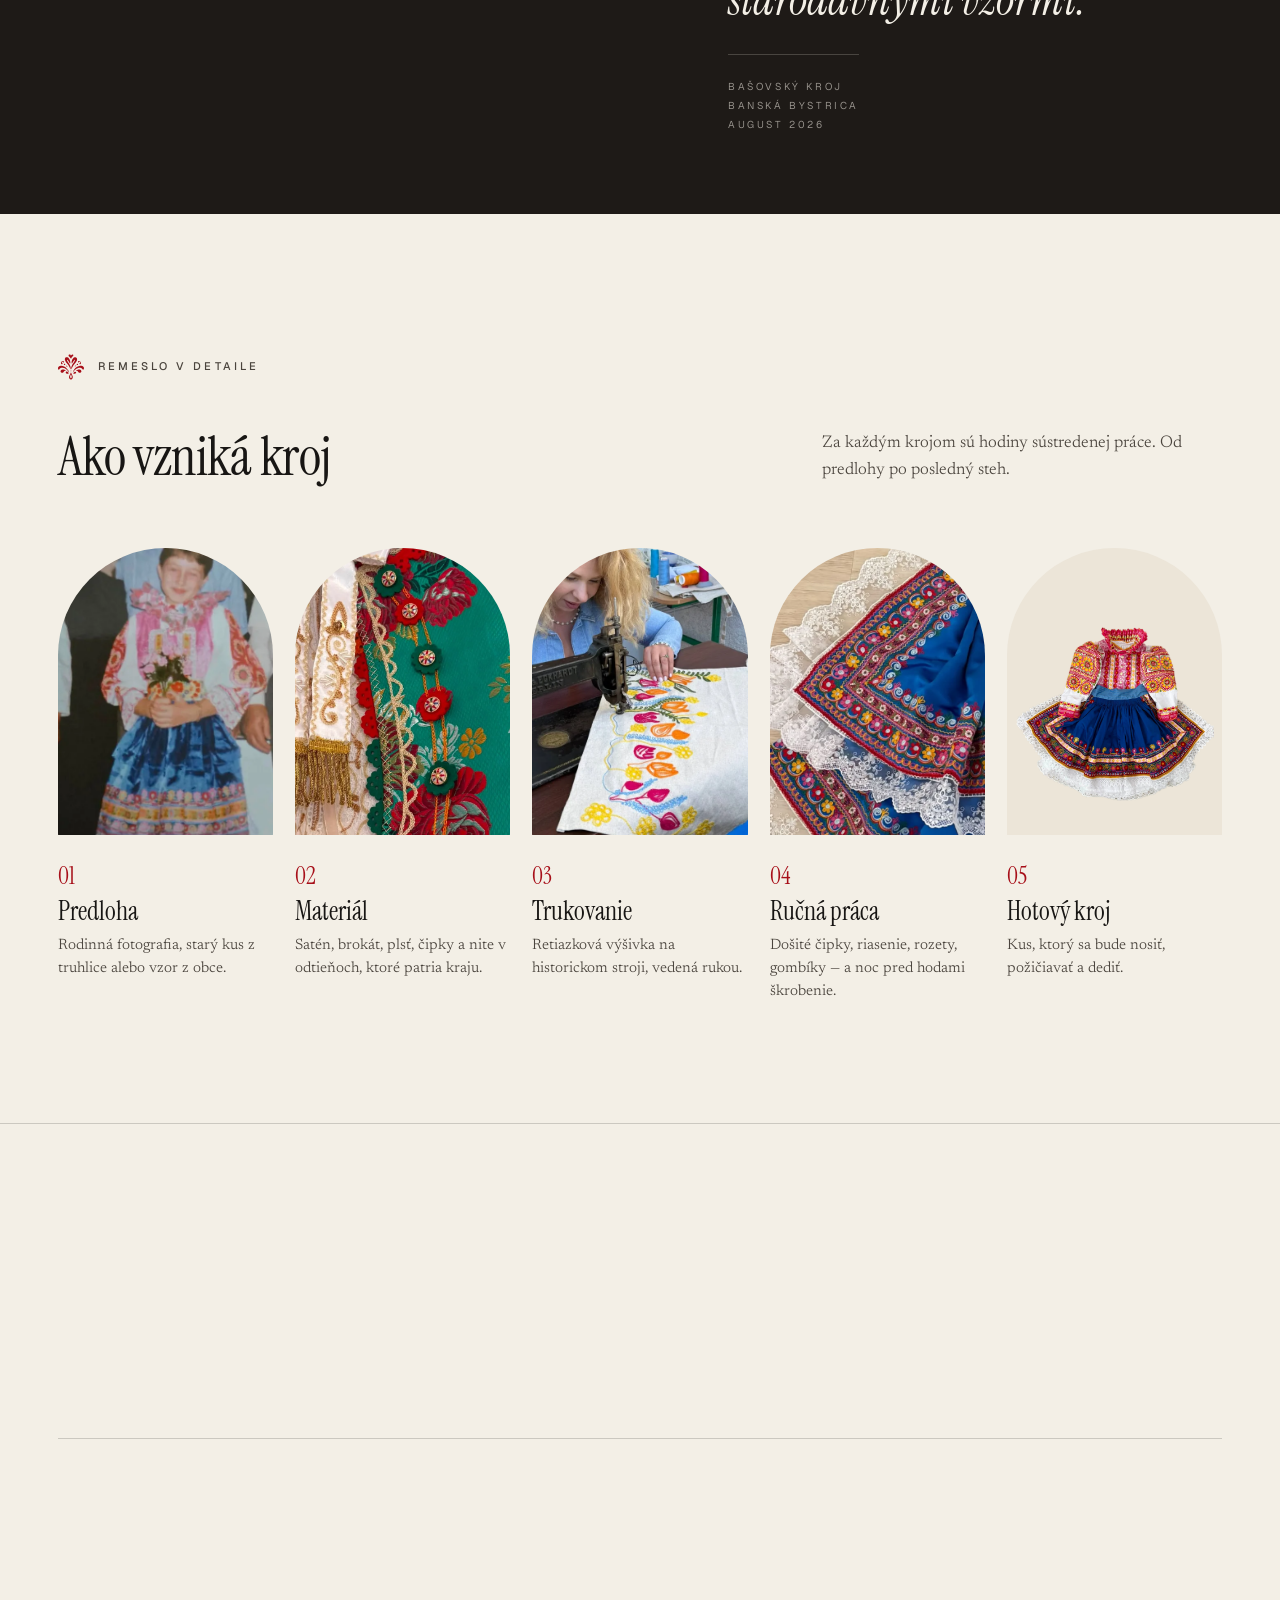
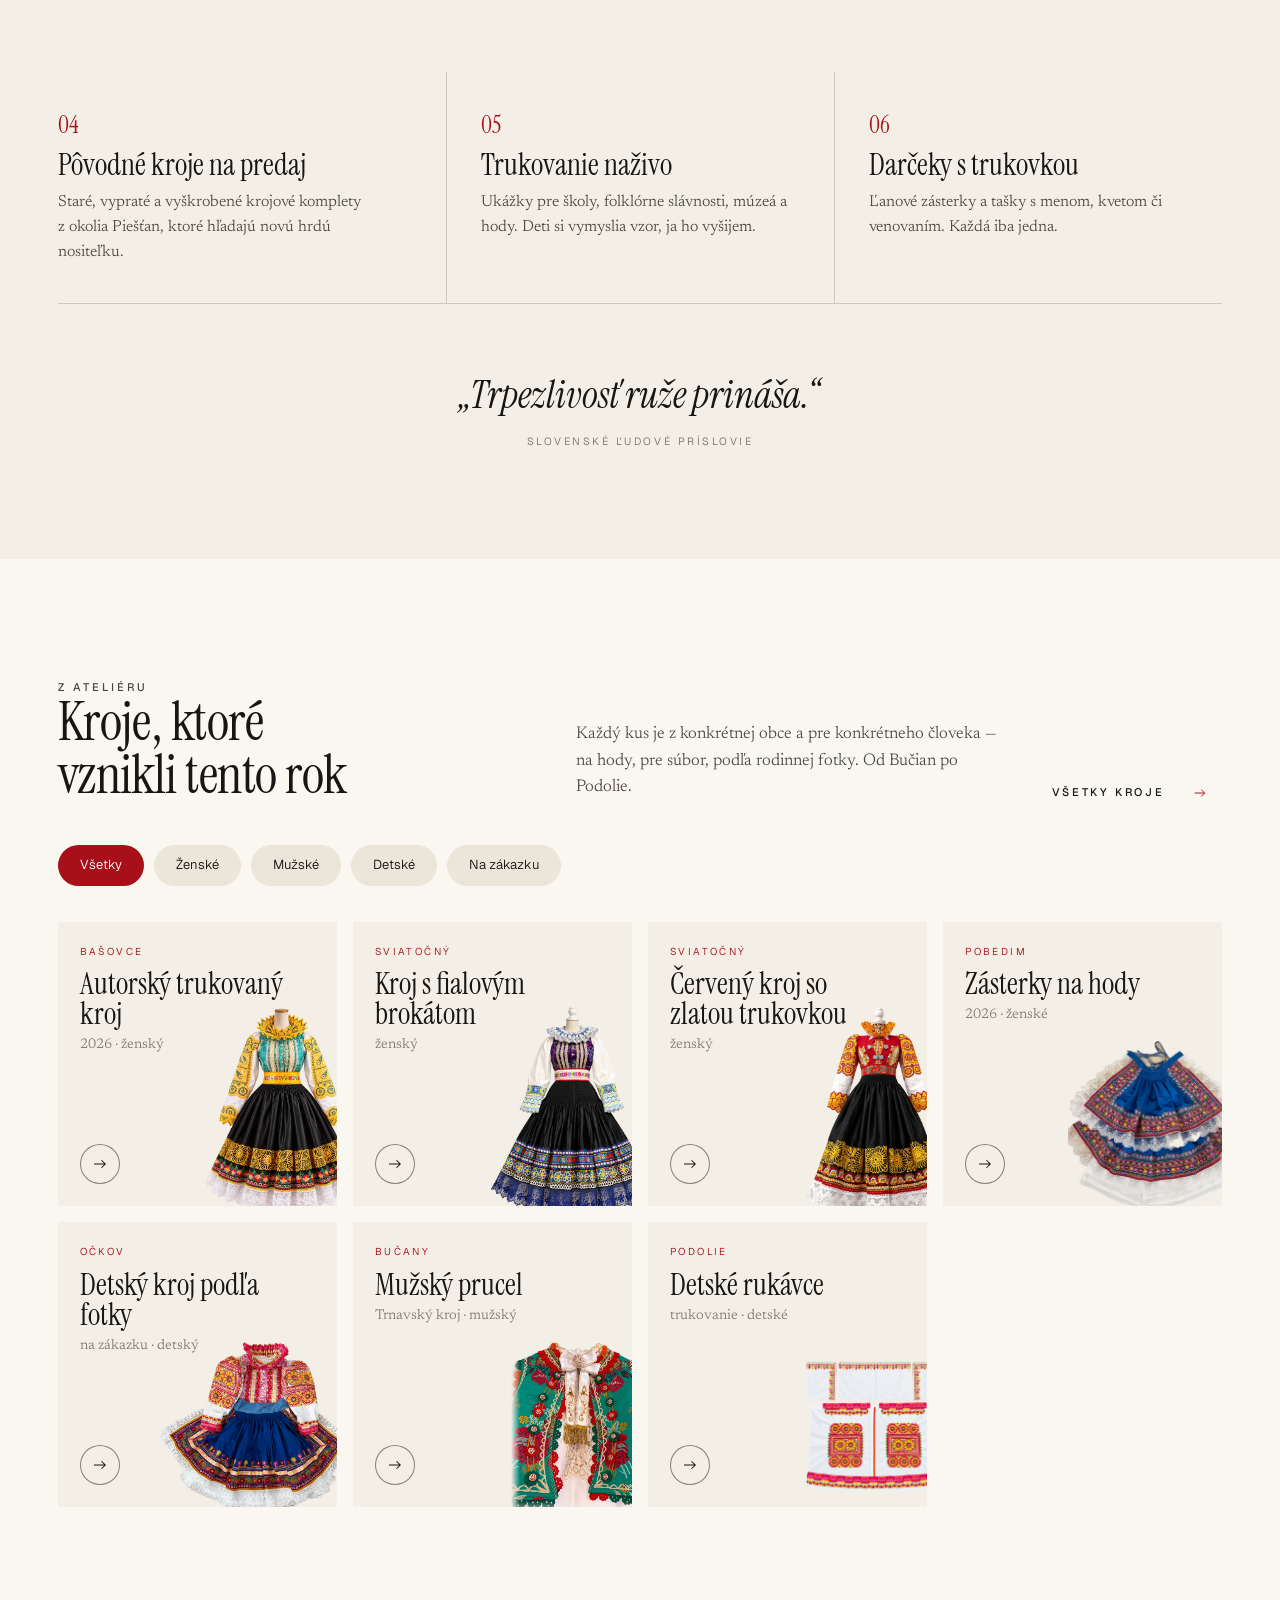
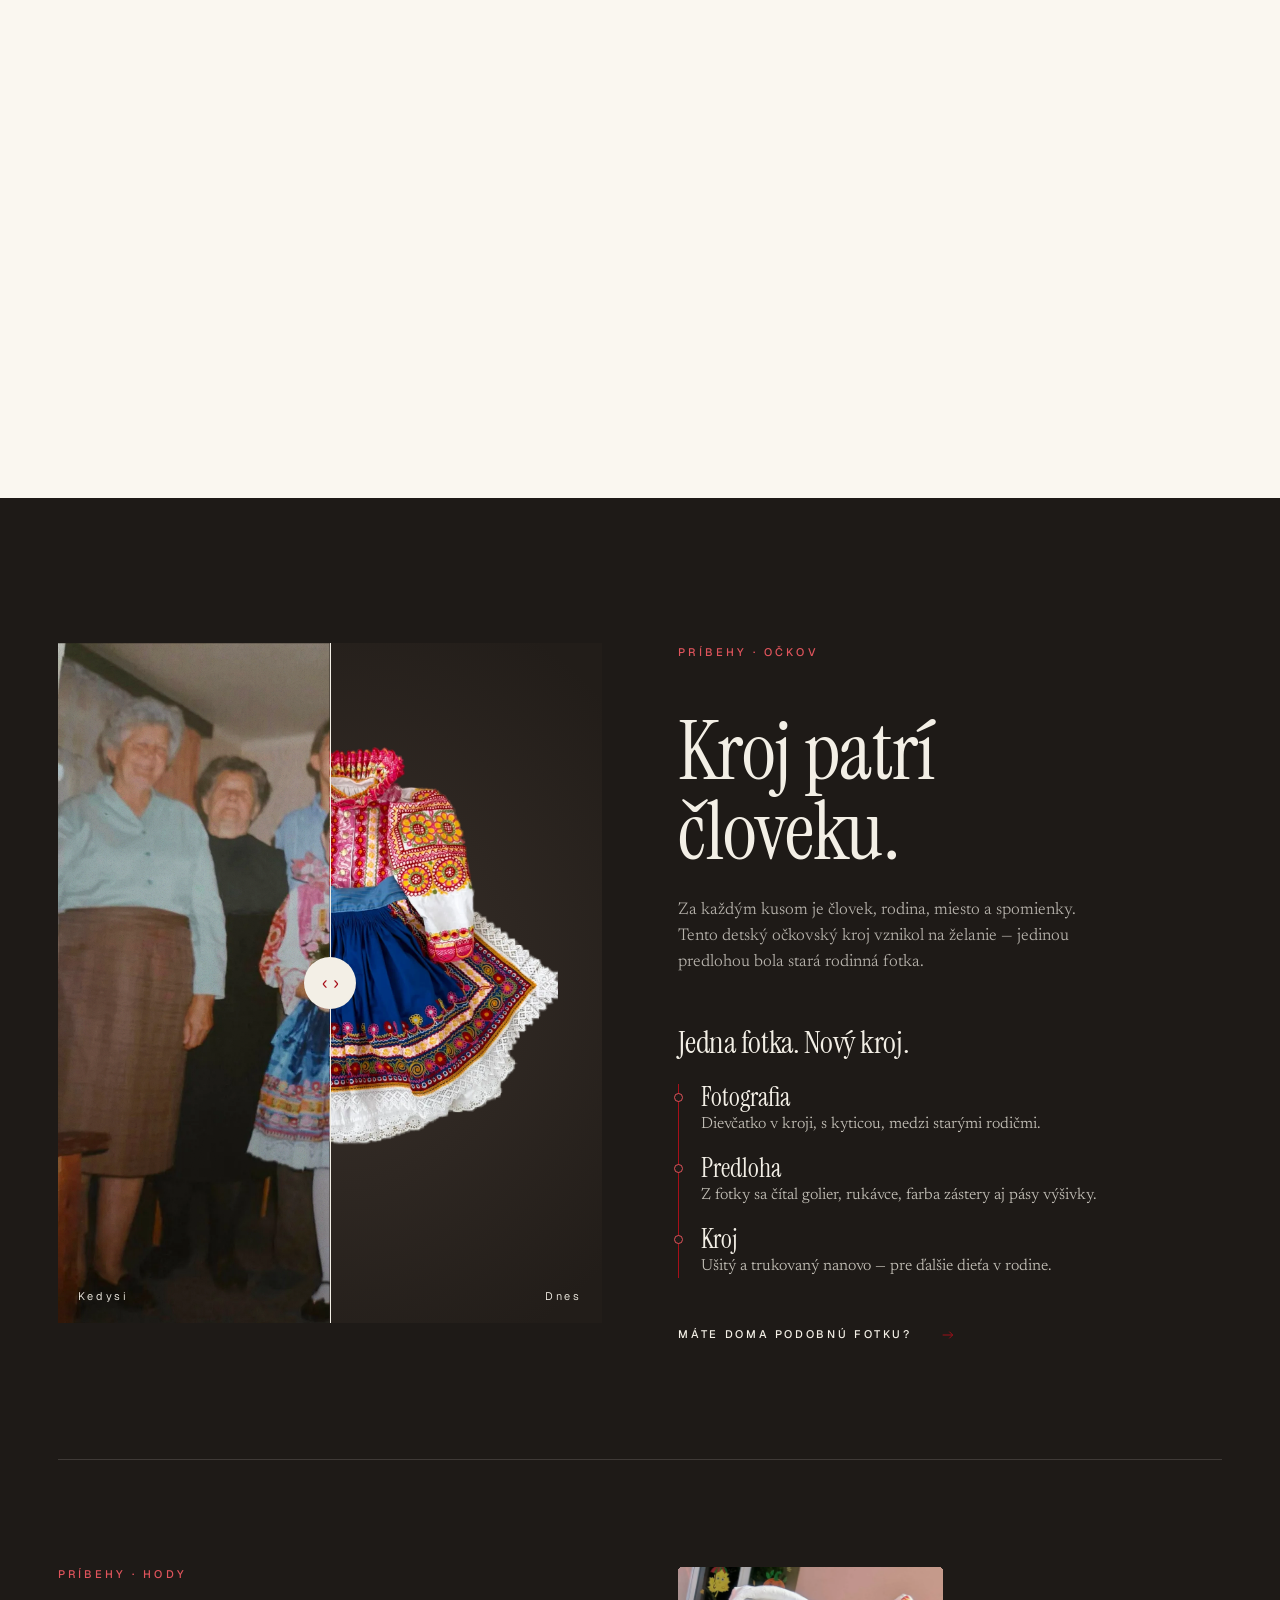
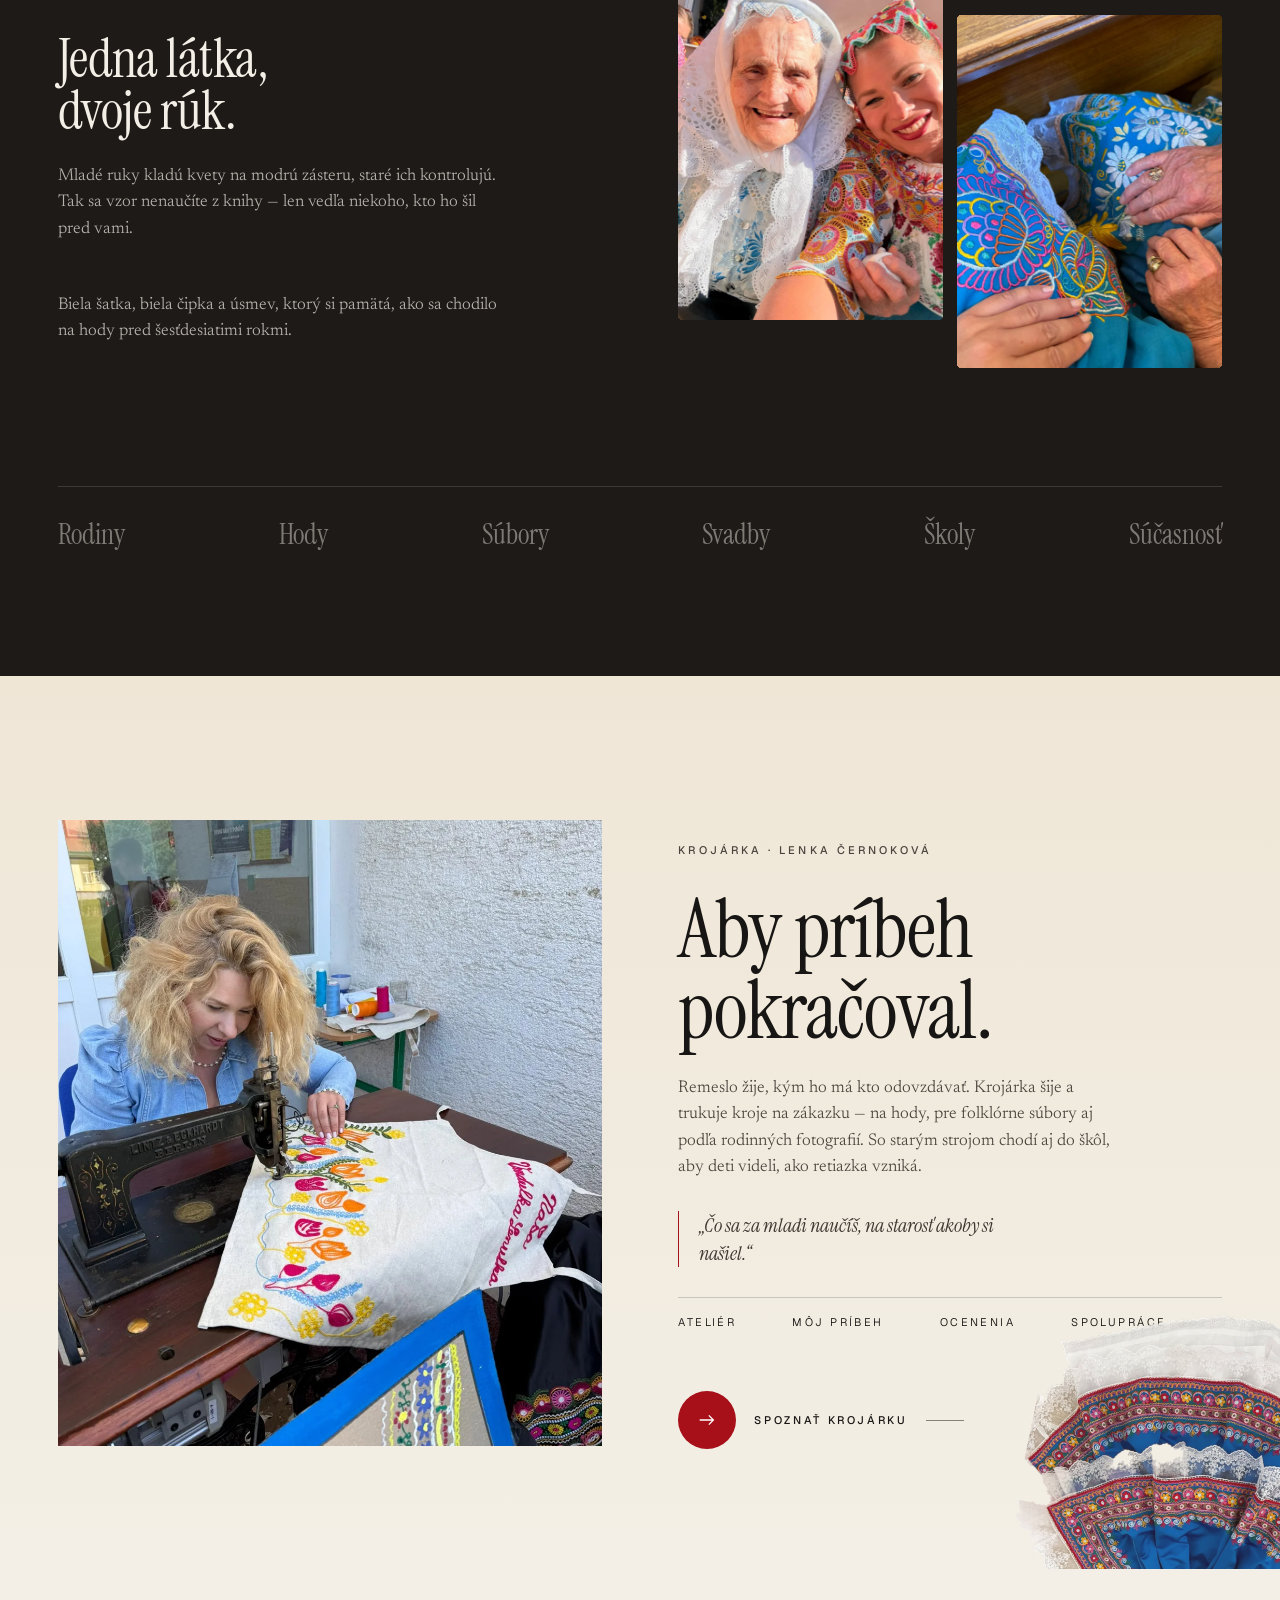
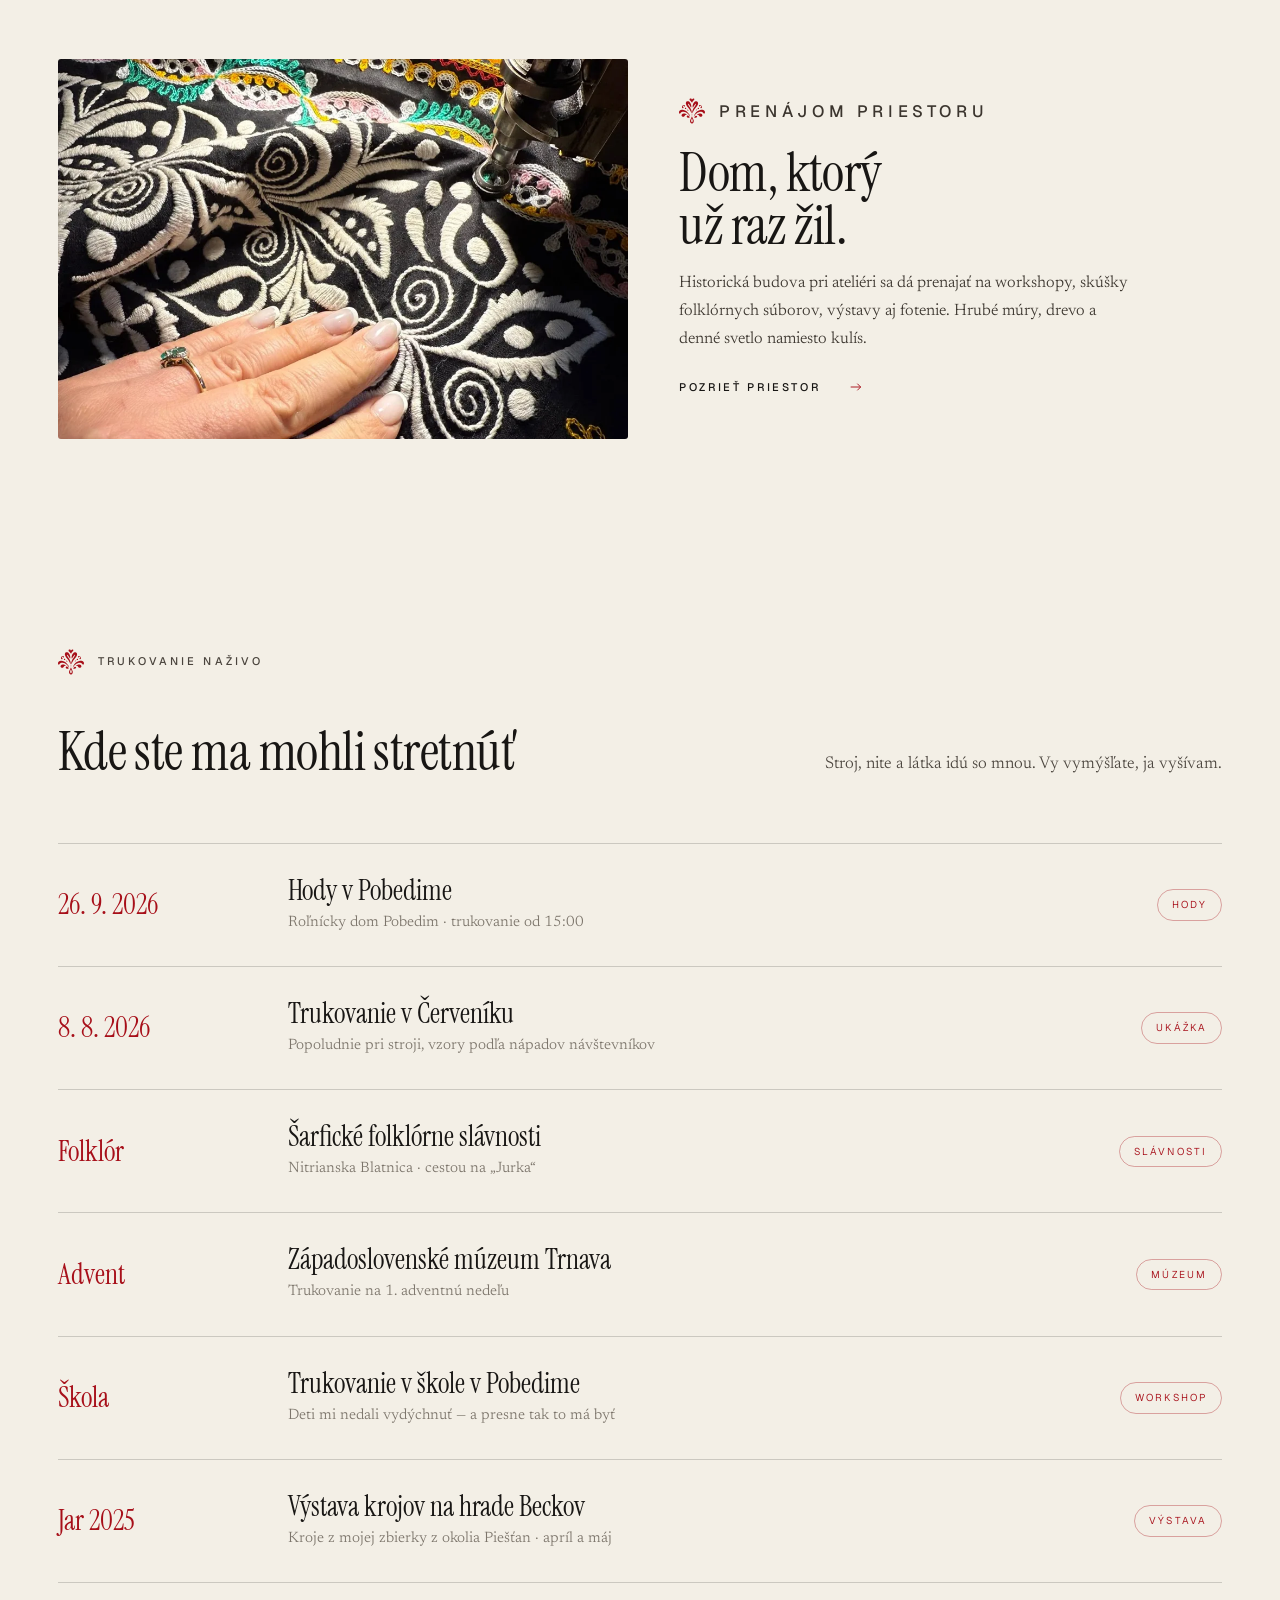
==== commit 1b9dd1ba: "Verzia 2: logo preberá farbu hlavičky (biele na tmavých scénach O Krojárke, horizontálne v kompaktne" ====
--- a/index.html
+++ b/index.html
@@ -12,7 +12,7 @@
 <link rel="preconnect" href="https://fonts.gstatic.com" crossorigin>
 <link href="https://fonts.googleapis.com/css2?family=Instrument+Serif:ital@0;1&family=Newsreader:ital,opsz,wght@0,6..72,300..500;1,6..72,300..400&family=Geist:wght@400;500&display=swap" rel="stylesheet">
 <link rel="preload" as="image" href="img/kroj-trukovanie.webp">
-<link rel="stylesheet" href="styles.css?v=87">
+<link rel="stylesheet" href="styles.css?v=90">
 <link rel="stylesheet" href="motion.css?v=2">
 <link rel="stylesheet" href="podstranky.css?v=2">
 </head>
--- a/styles.css
+++ b/styles.css
@@ -967,10 +967,10 @@
    v pätičke symbol nad Kontaktom a rukopisný logotyp dole */
 .logo-sig-img, .logo-sig-v, .ft-sig, .ft-sig-word { display: none; }
 html.logo-sig .logo-orn, html.logo-sig .logo-word, html.logo-sig .logo-tag, html.logo-sig .logo-alt-img, html.logo-sig .ft-alt, html.logo-sig .ft-word { display: none !important; }
-html.logo-sig .logo-sig-v { display: block; color: var(--text); }
+html.logo-sig .logo-sig-v { display: block; color: inherit; }
 html.logo-sig .logo-sig-v svg { height: 128px; width: auto; display: block; }
 html.logo-sig .is-scrolled .logo-sig-v { display: none; }
-html.logo-sig .is-scrolled .logo-sig-img { display: block; color: var(--text); }
+html.logo-sig .is-scrolled .logo-sig-img { display: block; color: inherit; }
 html.logo-sig .logo-sig-img svg { height: 46px; width: auto; display: block; }
 html.logo-sig .site-header:not(.is-scrolled) .logo { margin-top: 10px; }
 html.logo-sig .ft-sig { display: block; width: 64px; margin: 0 0 26px; color: #fbf8f1; }
@@ -979,3 +979,13 @@
 html.logo-sig .ft-sig-word { display: block; width: 46%; margin: 8px 0 0; color: rgba(247,236,230,.14); }
 html.logo-sig .ft-sig-word svg { width: 100%; height: auto; display: block; }
 @media (max-width: 960px) { html.logo-sig .logo-sig-v svg { height: 84px; } html.logo-sig .logo-sig-img svg { height: 40px; } html.logo-sig .ft-sig { width: 52px; } }
+
+/* verzia 2 na podstránke O Krojárke: kompaktná hlavička → vždy horizontálne logo; na tmavých scénach celé biele */
+html.logo-sig body.page-about .logo-sig-v { display: none; }
+html.logo-sig body.page-about .logo-sig-img { display: block; color: inherit; }
+html.logo-sig body.page-about .logo-sig-img svg { height: 44px; }
+html.logo-sig body.page-about[data-scene="1"] .site-header, html.logo-sig body.page-about[data-scene="3"] .site-header, html.logo-sig body.page-about[data-scene="5"] .site-header { --logo-orn: var(--cream); }
+
+/* verzia 2: vyššie vertikálne logo → hlavičky podstránok, ktoré začínajú hneď pod logom, odsadiť nižšie */
+html.logo-sig .kt-top { padding-top: 220px; }
+@media (max-width: 960px) { html.logo-sig .kt-top { padding-top: 150px; } html.logo-sig .hero { padding-top: 126px; } }
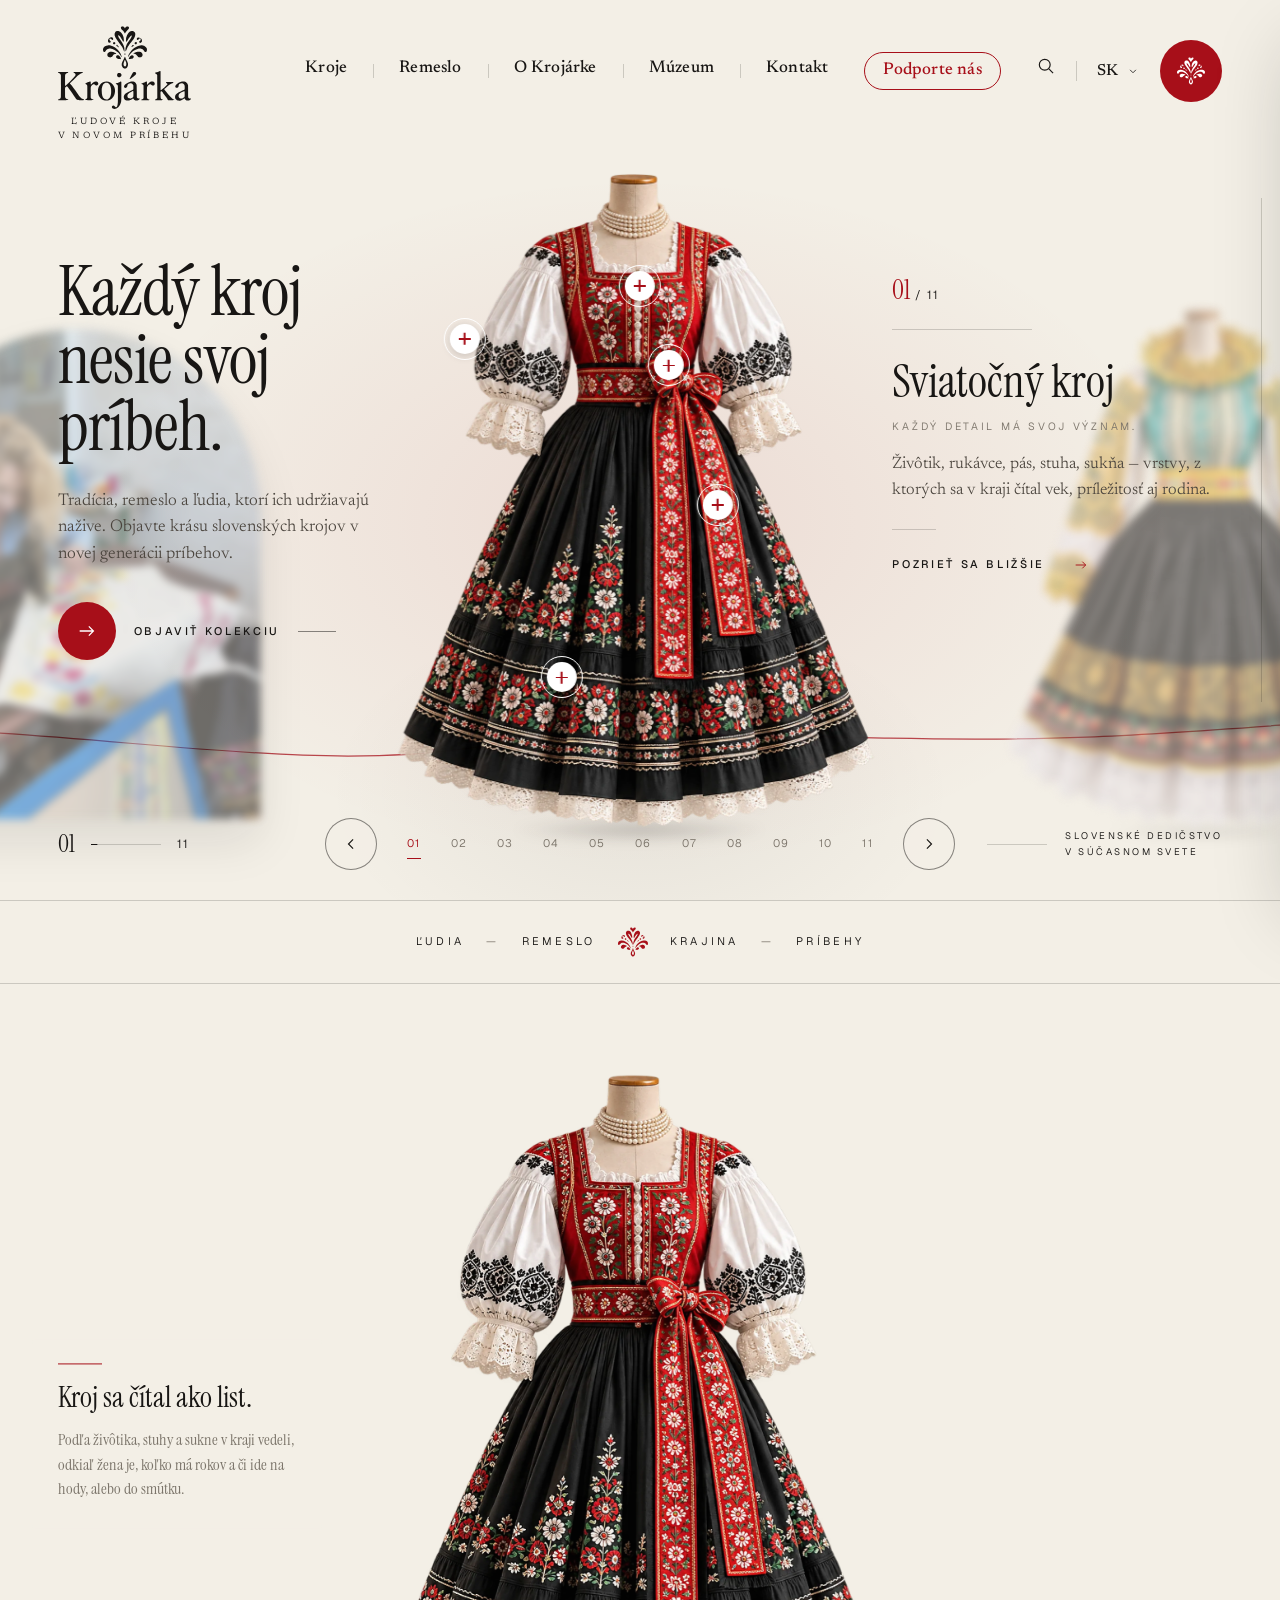
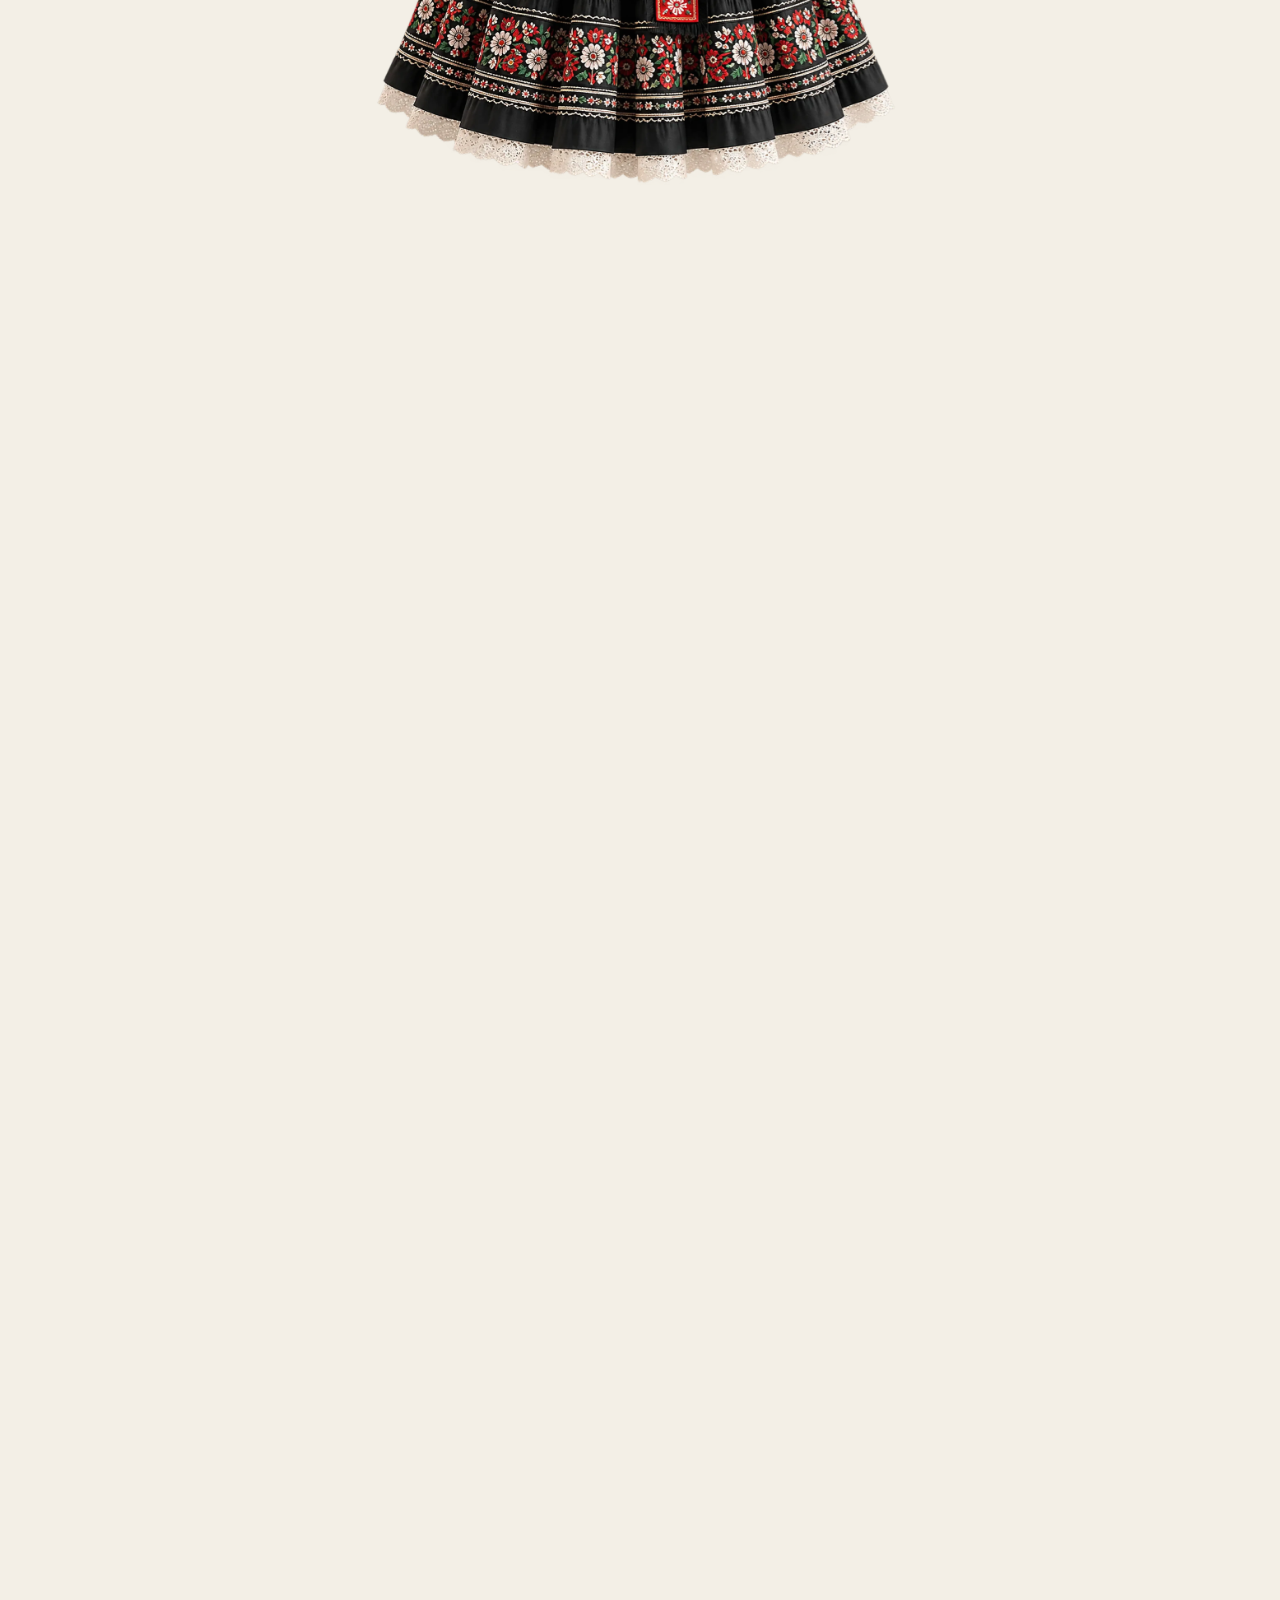
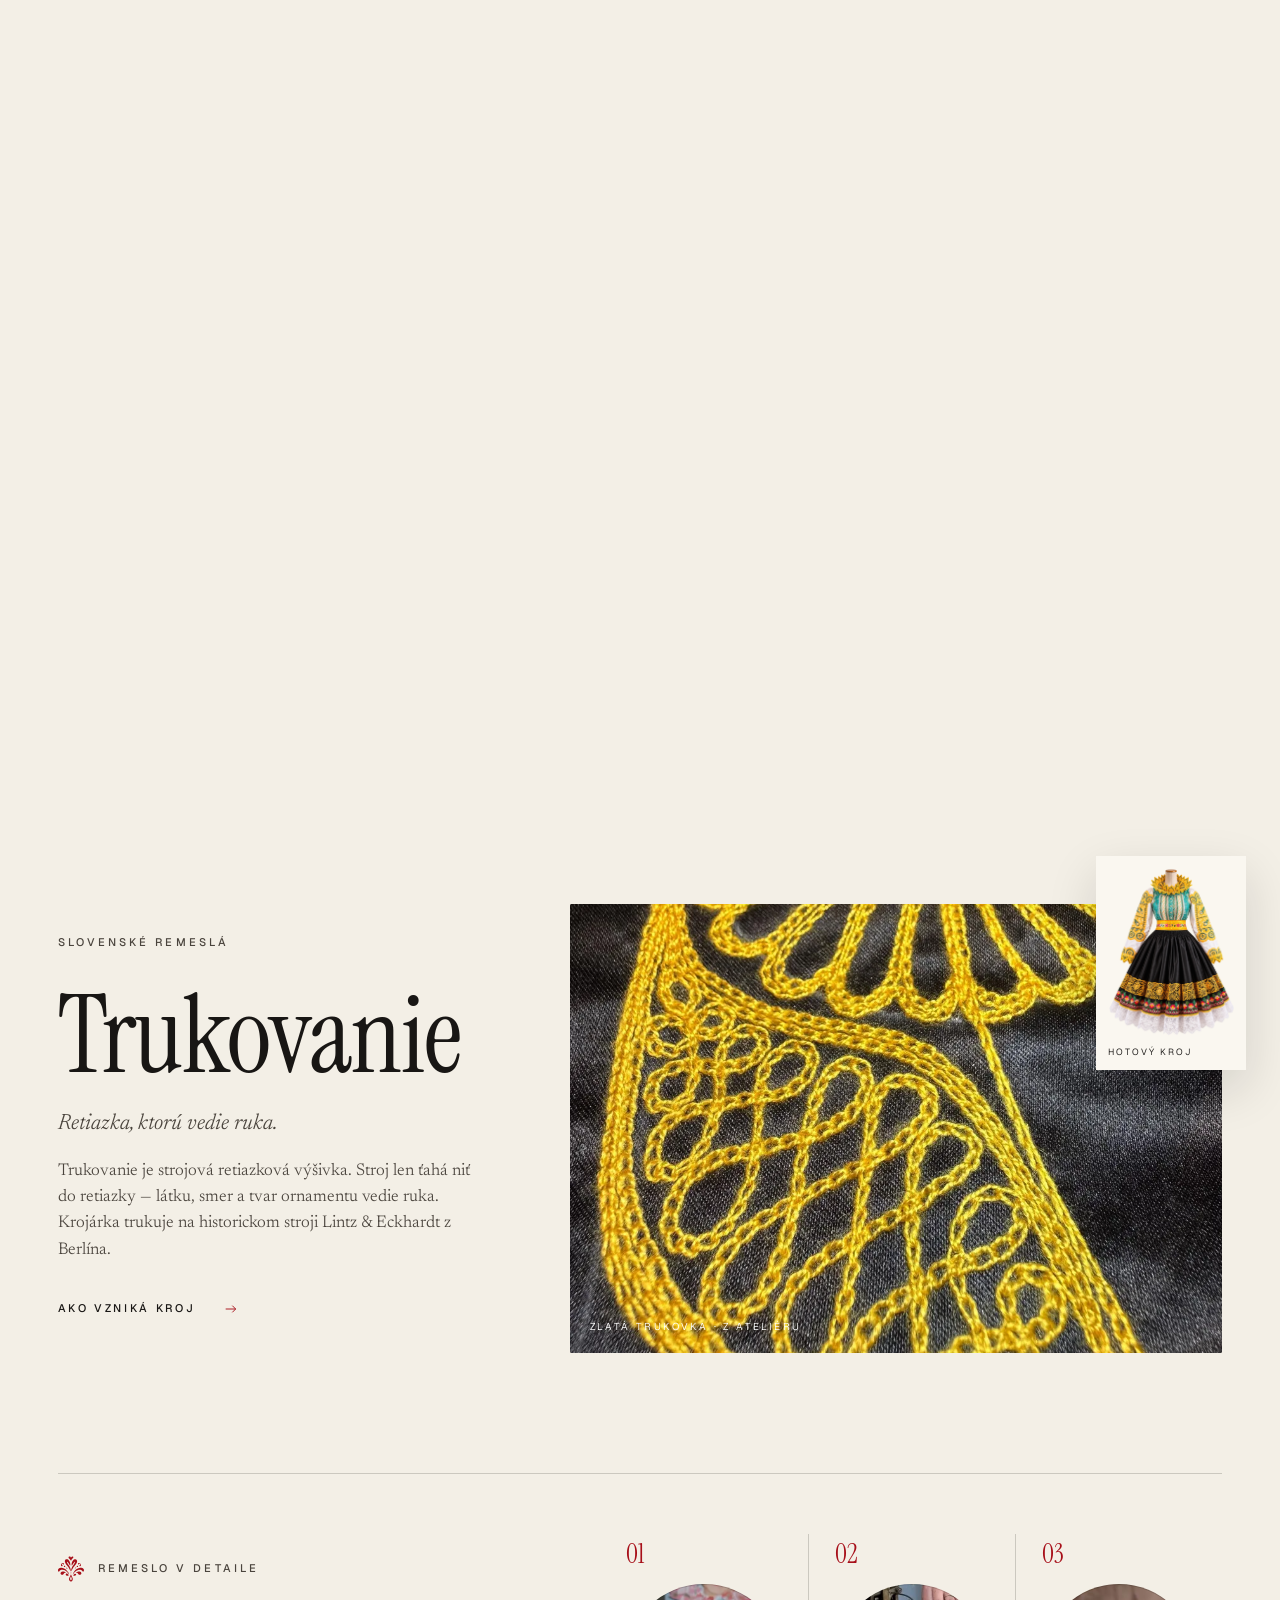
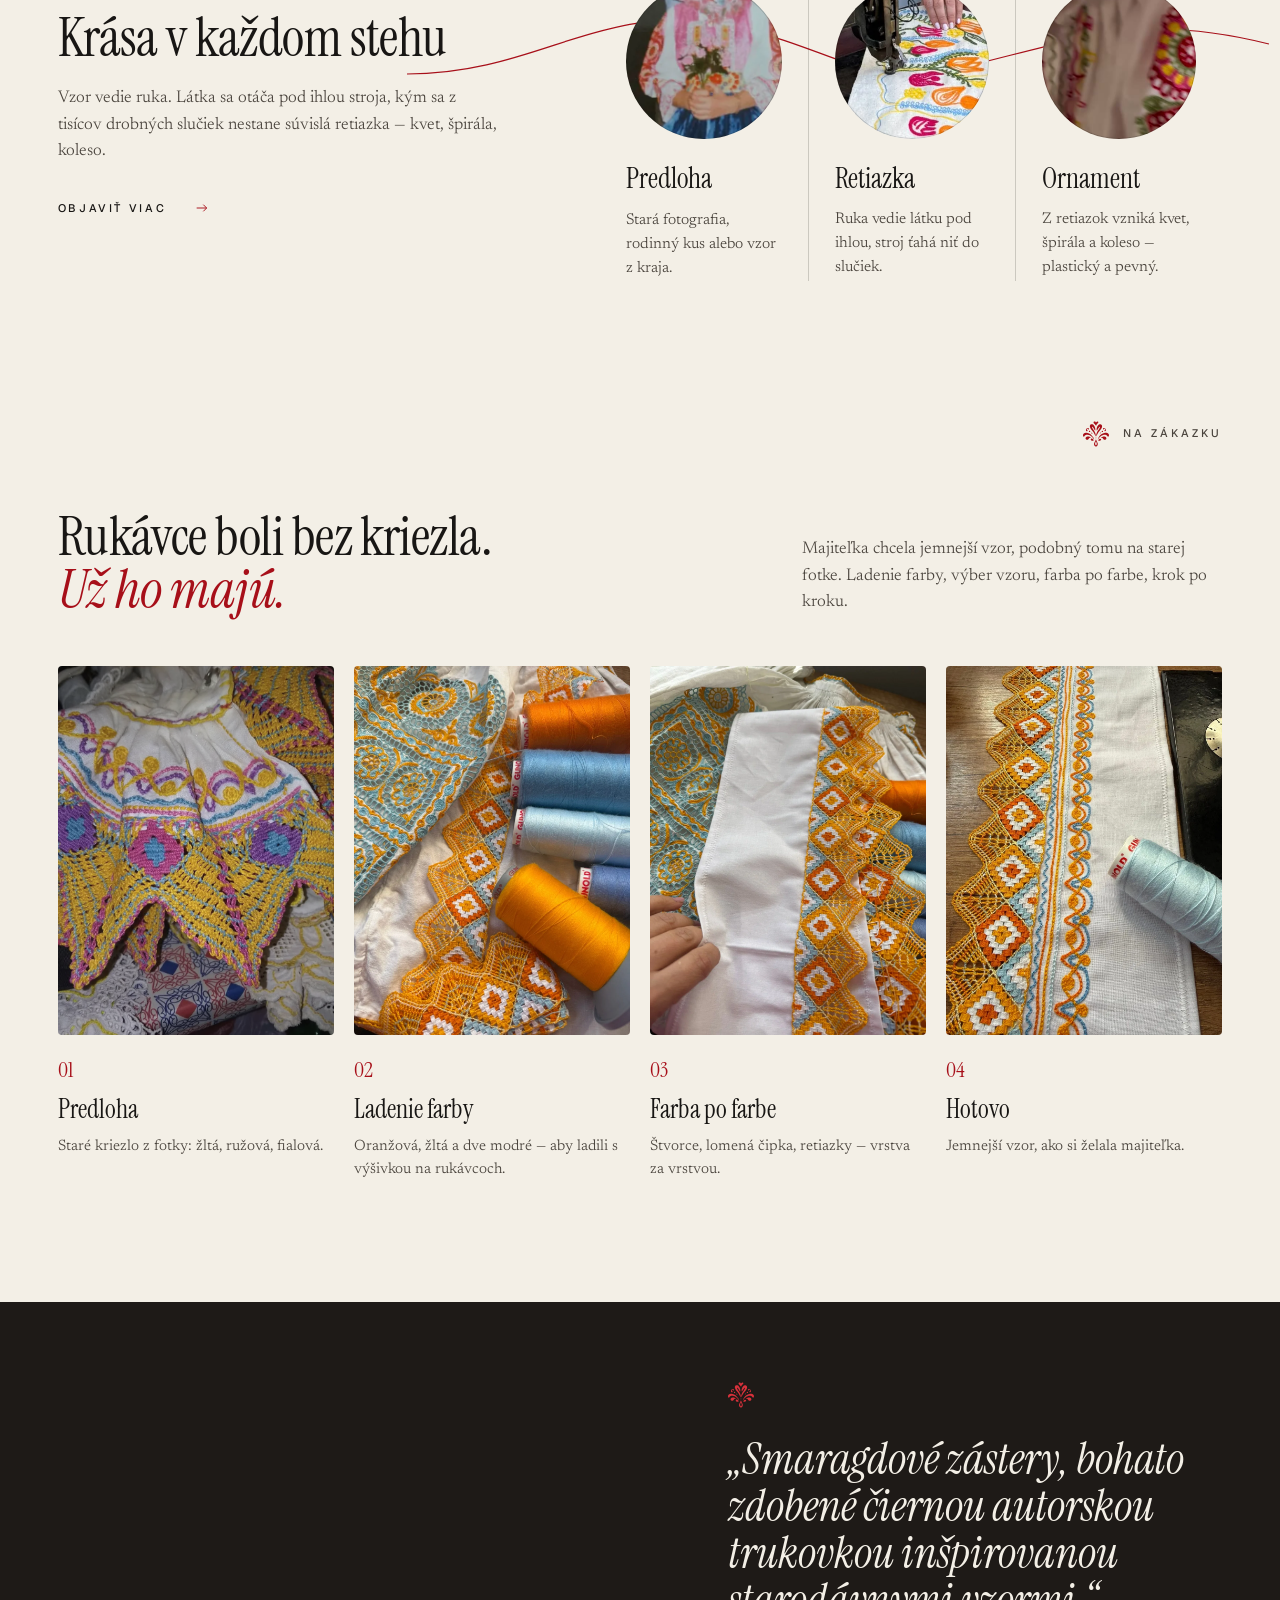
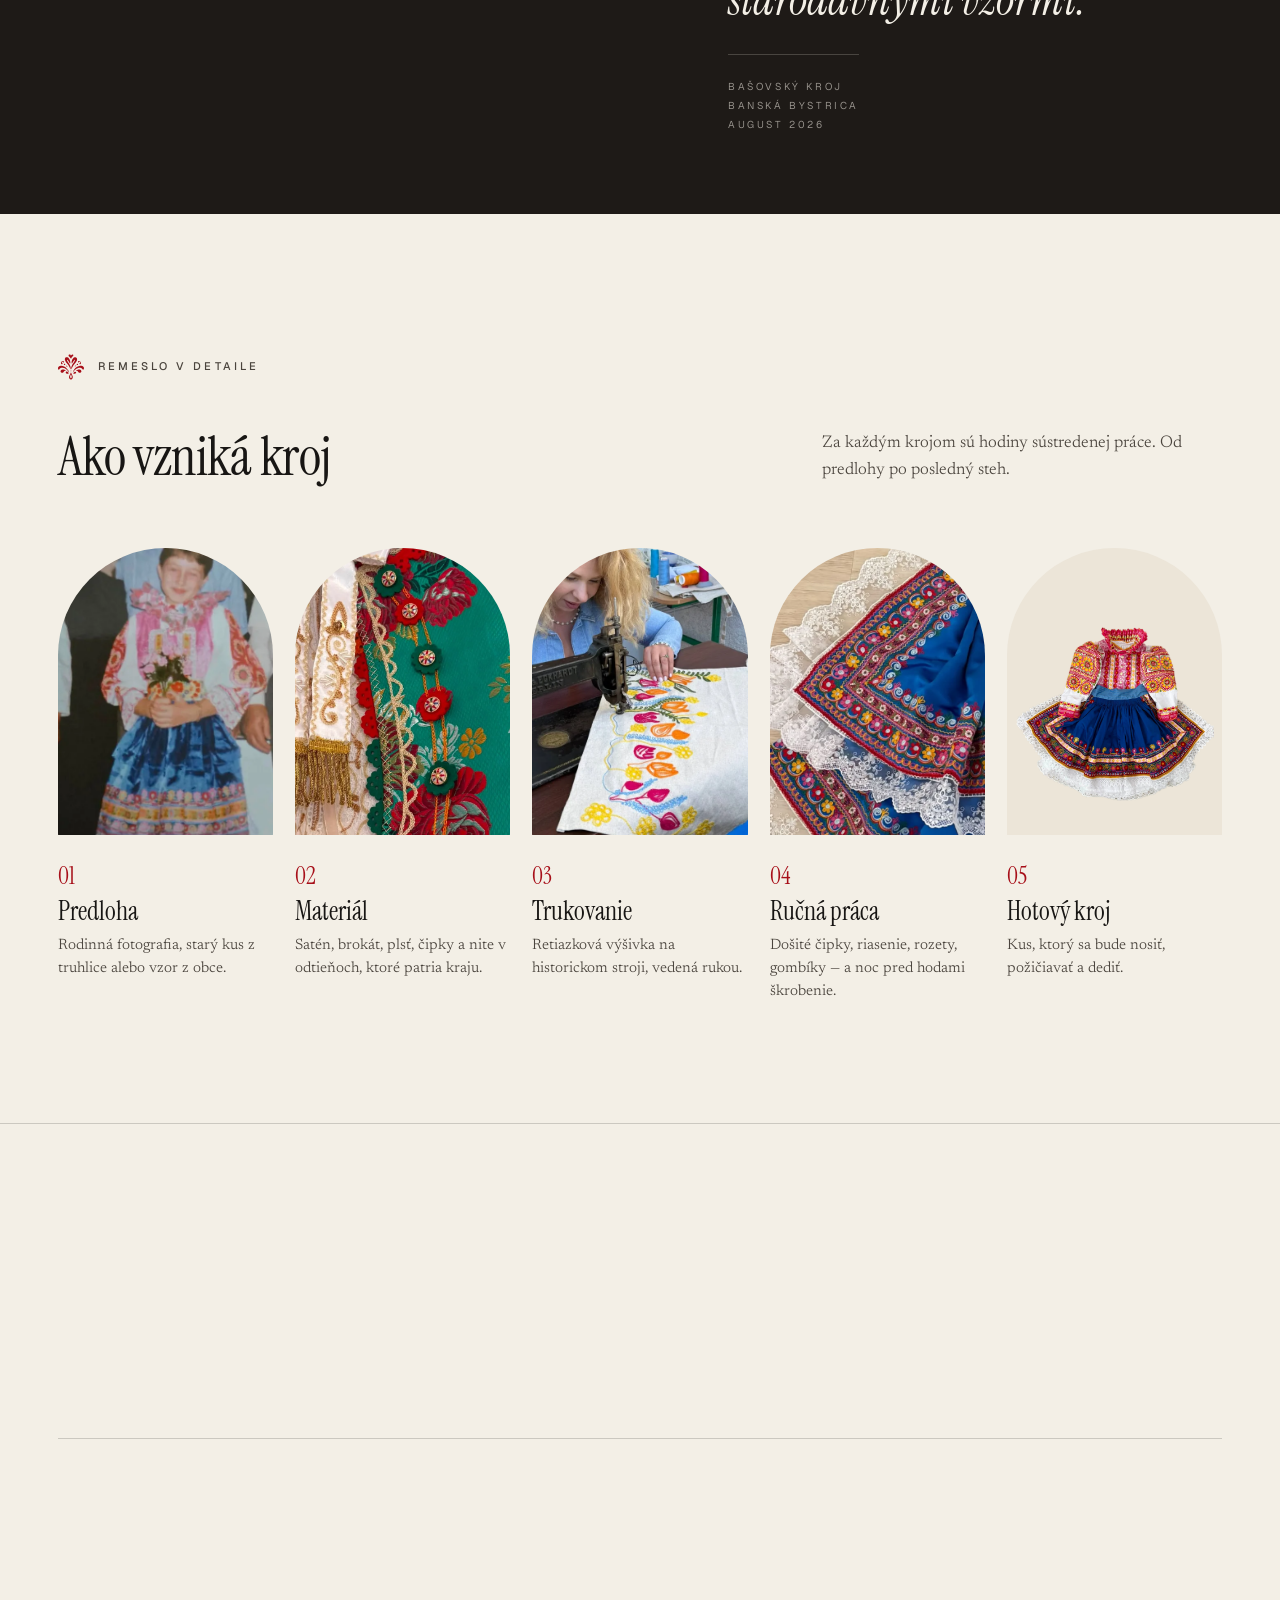
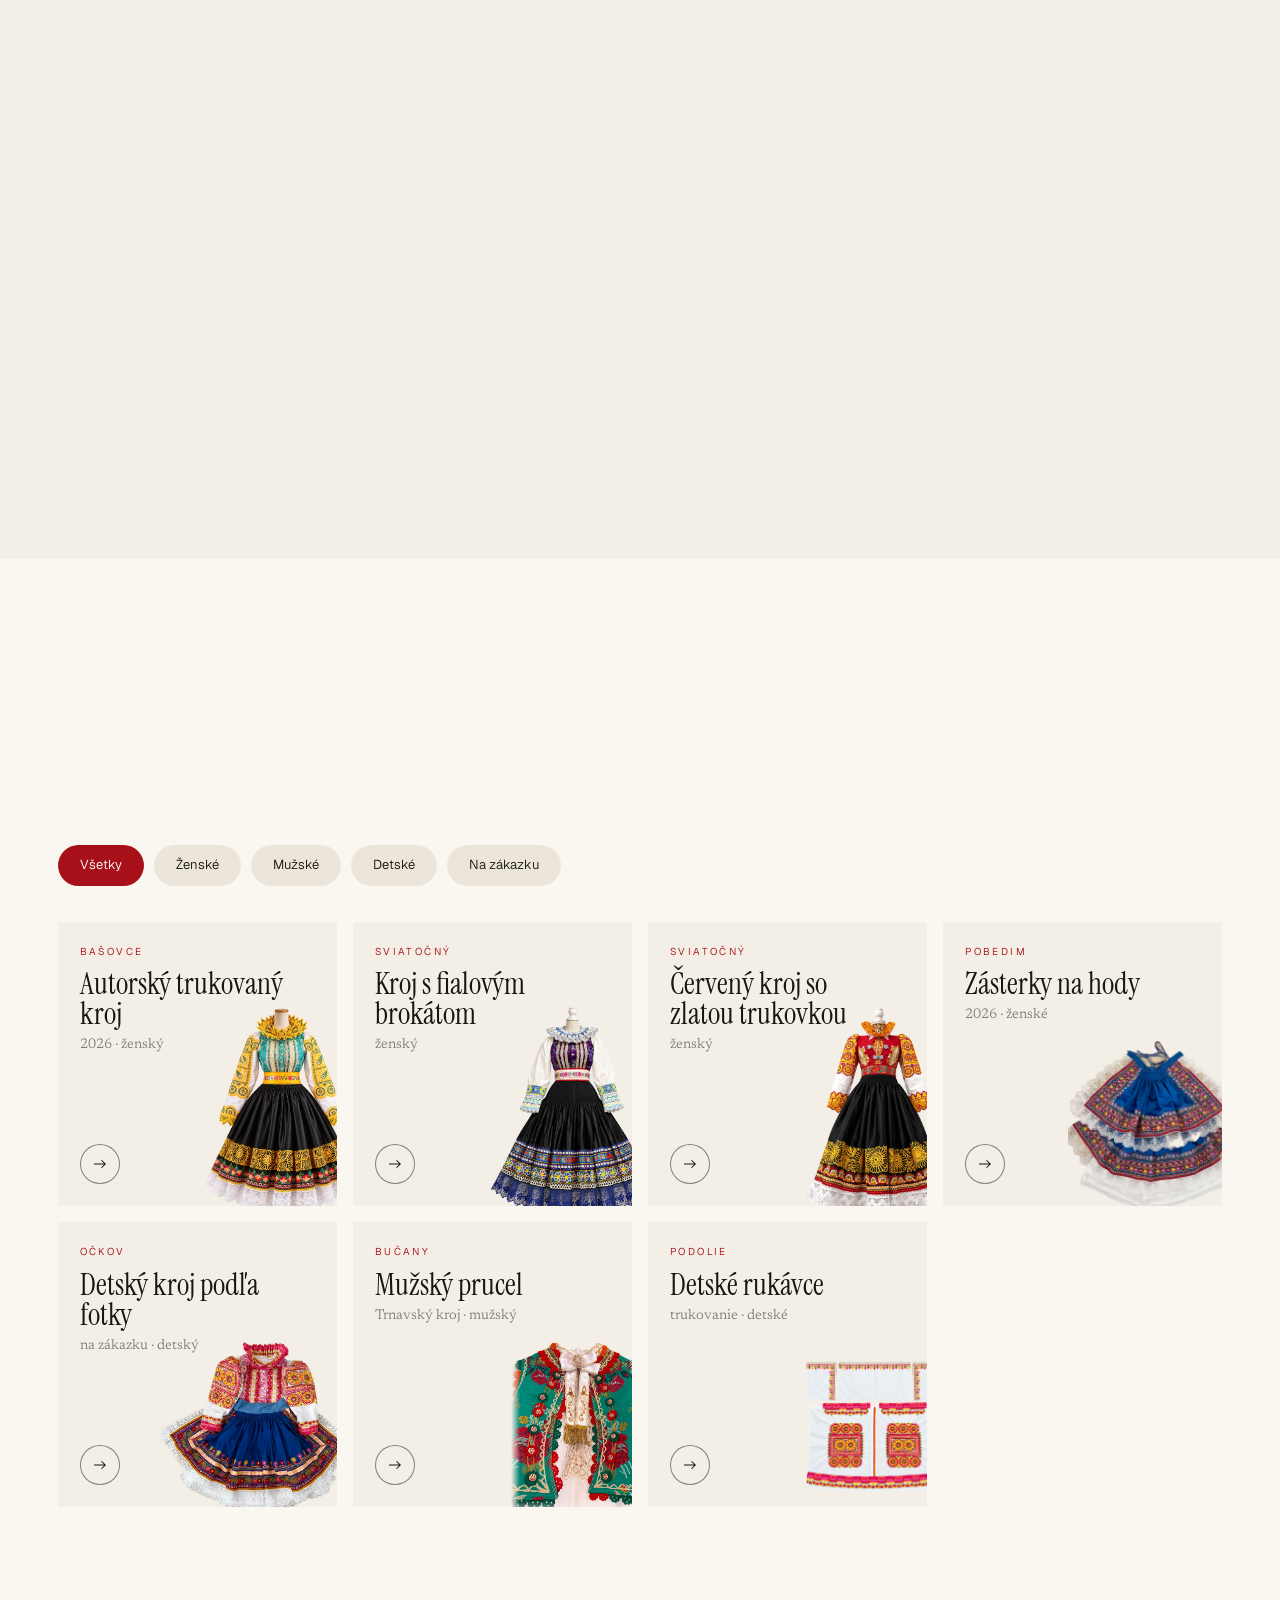
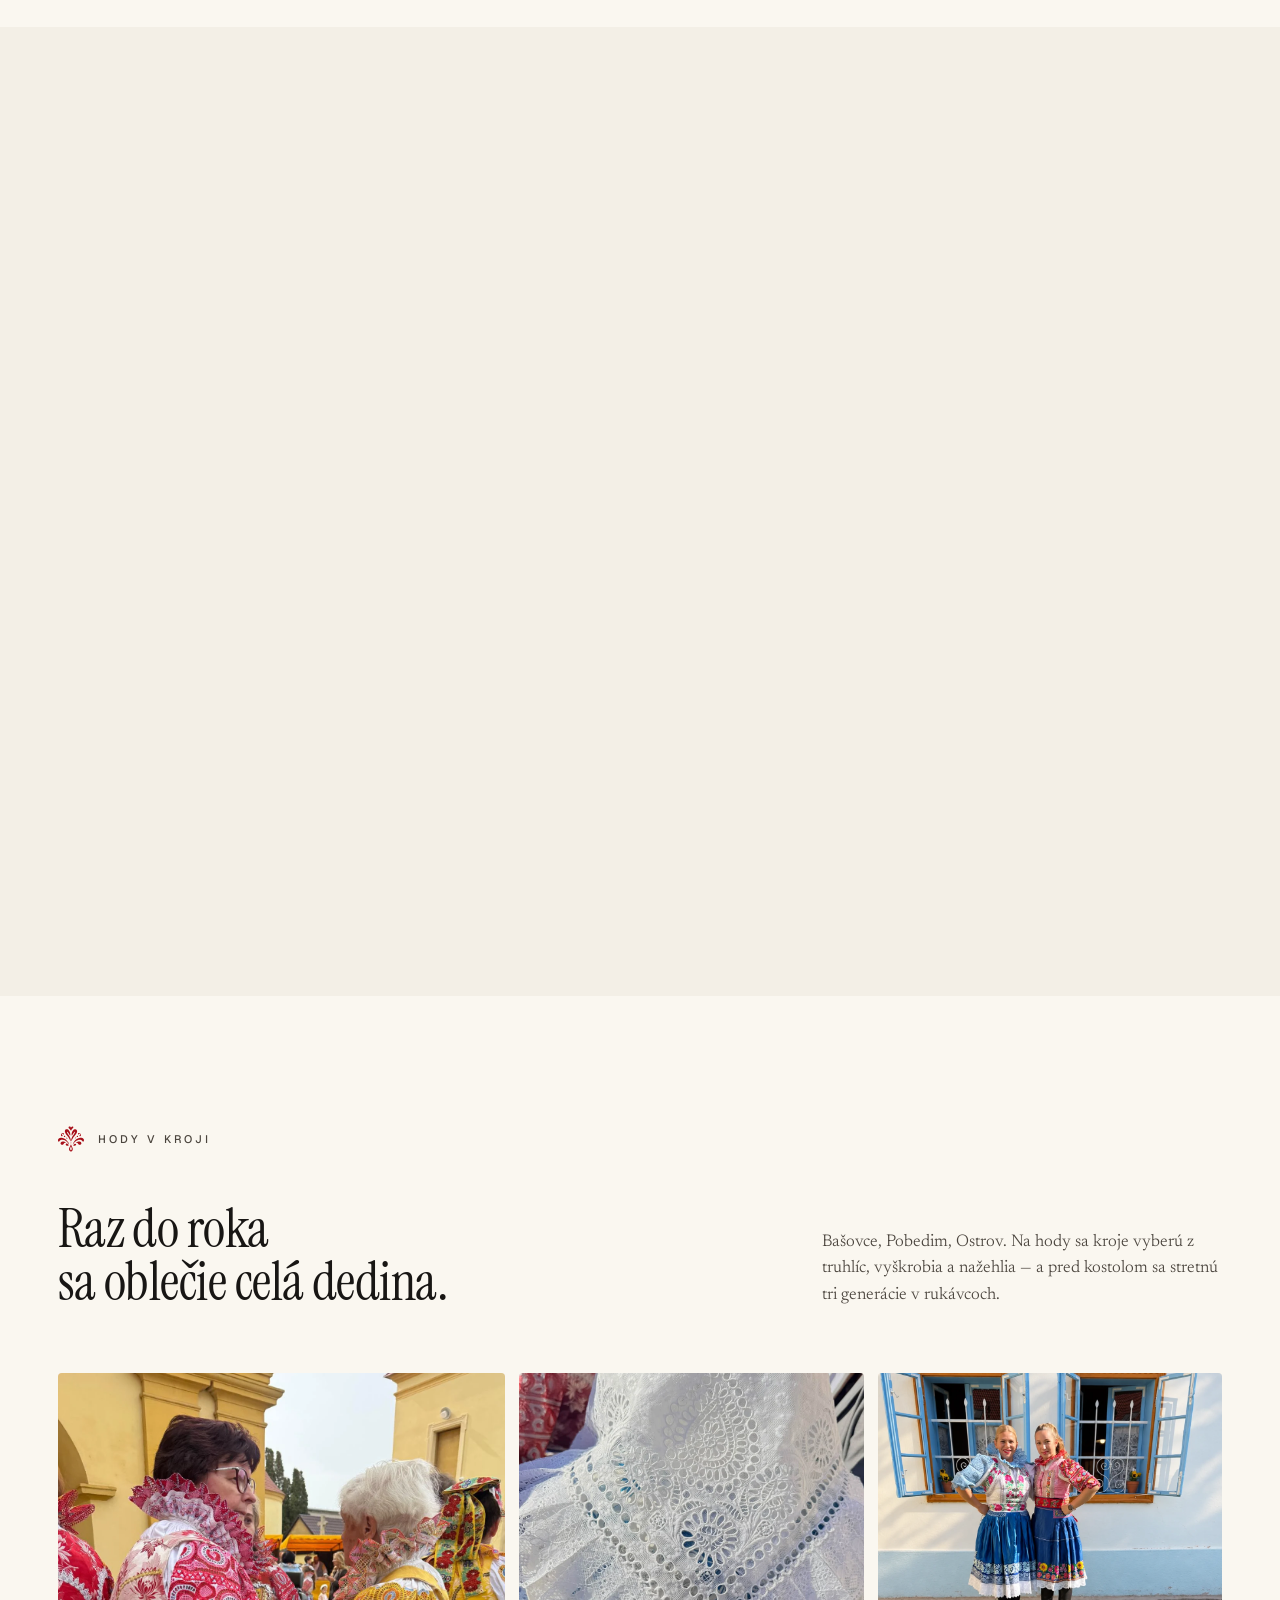
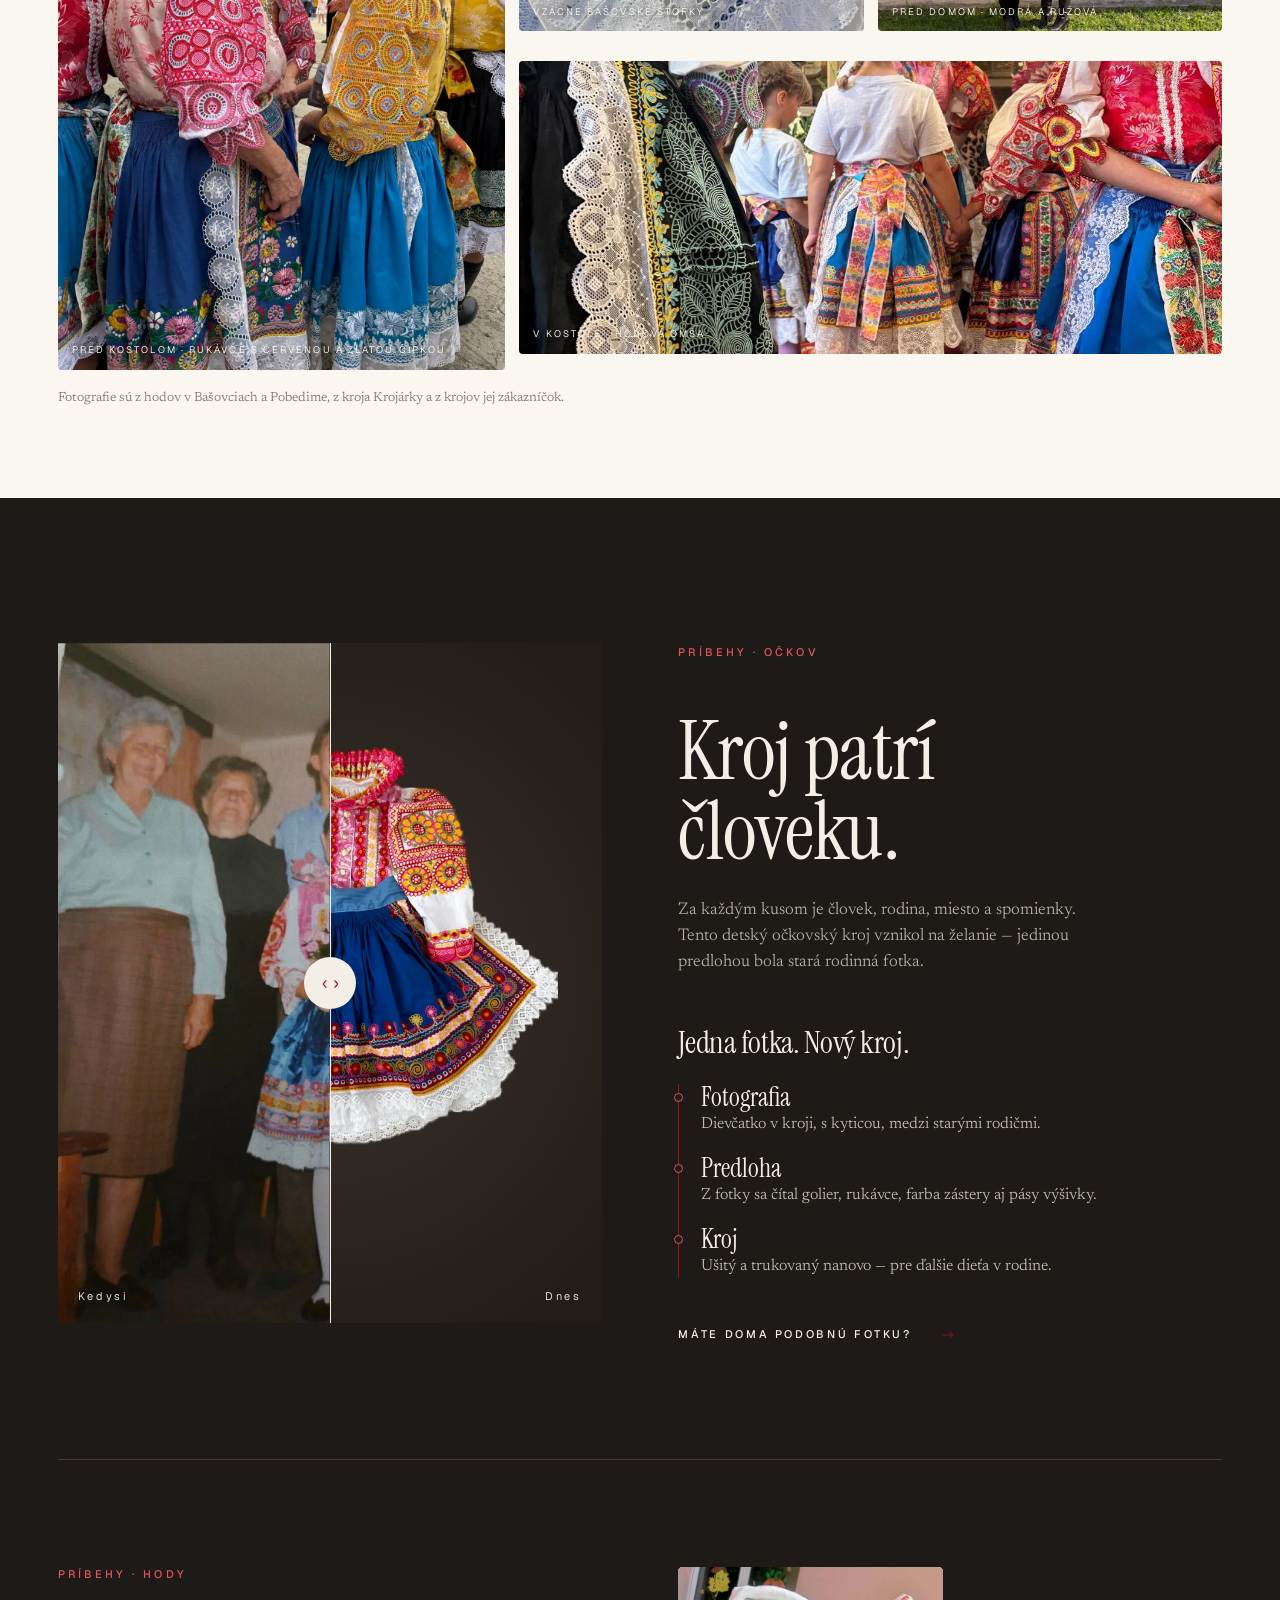
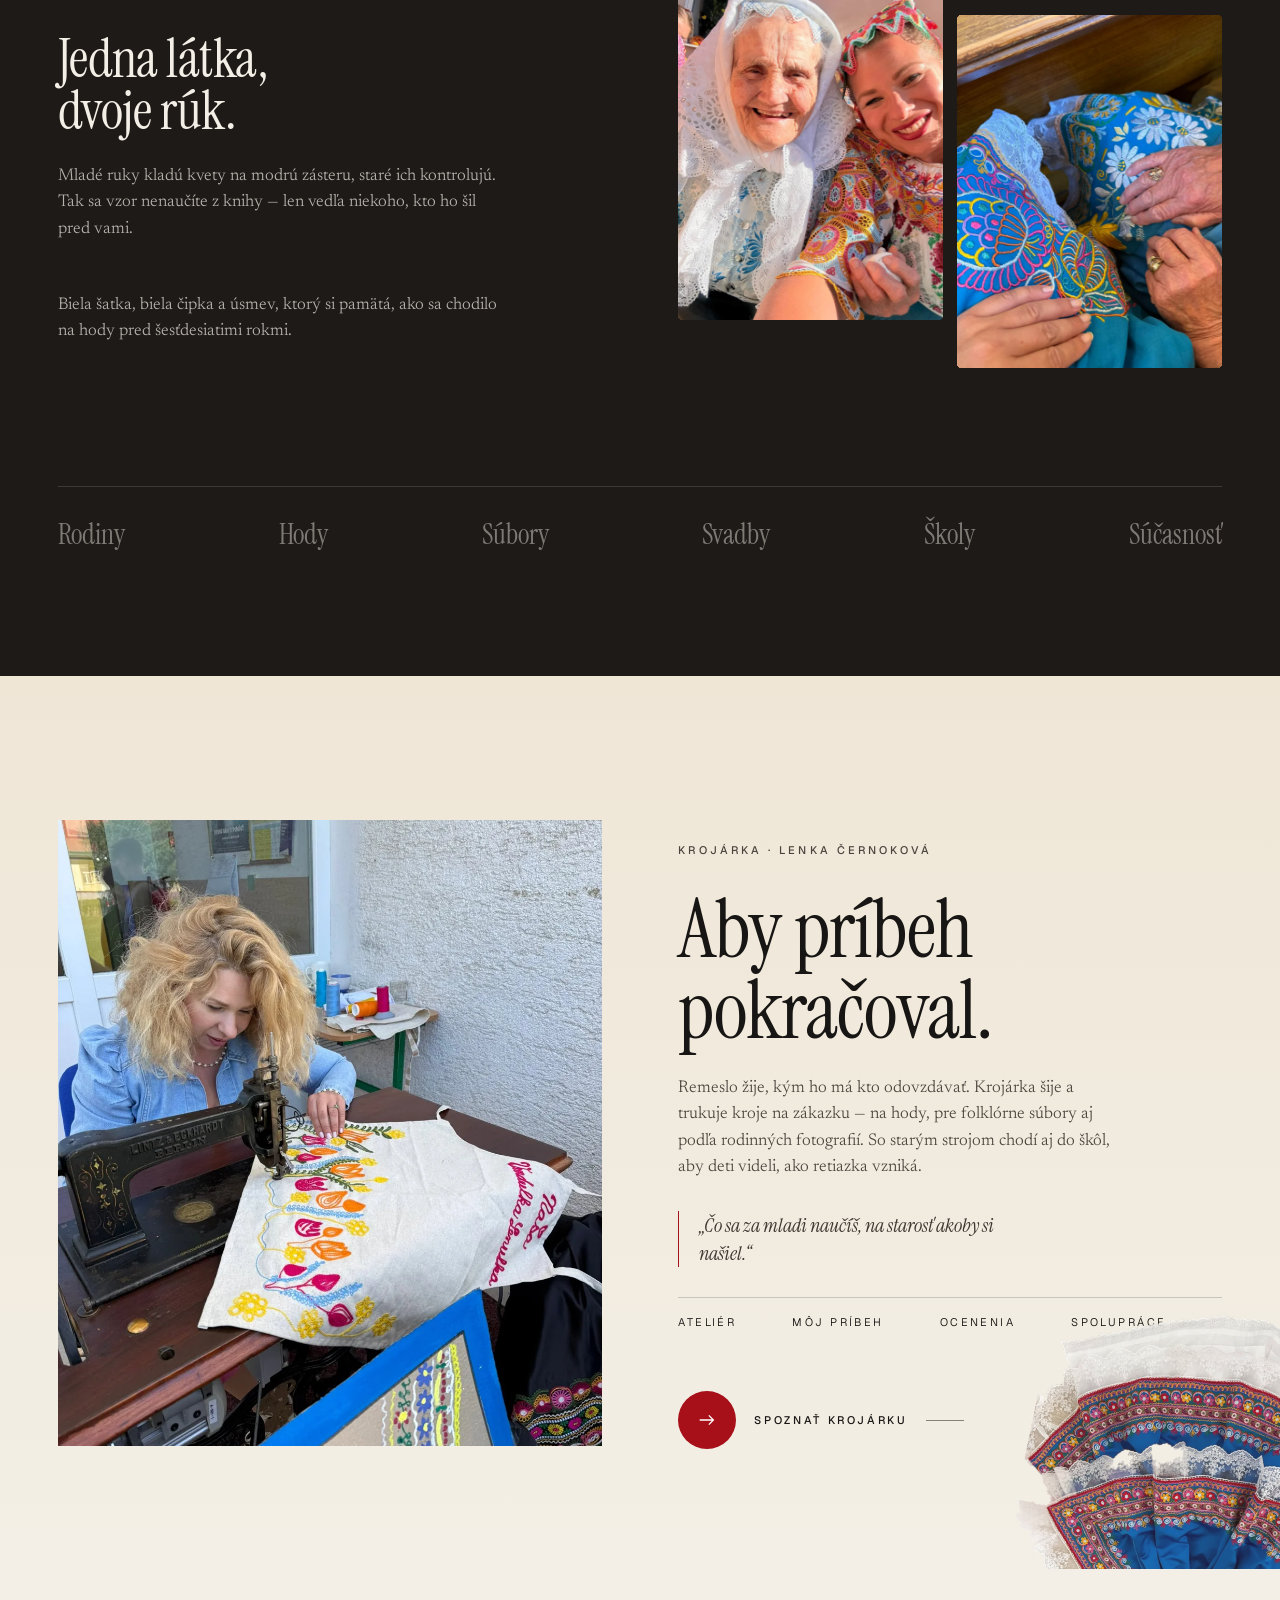
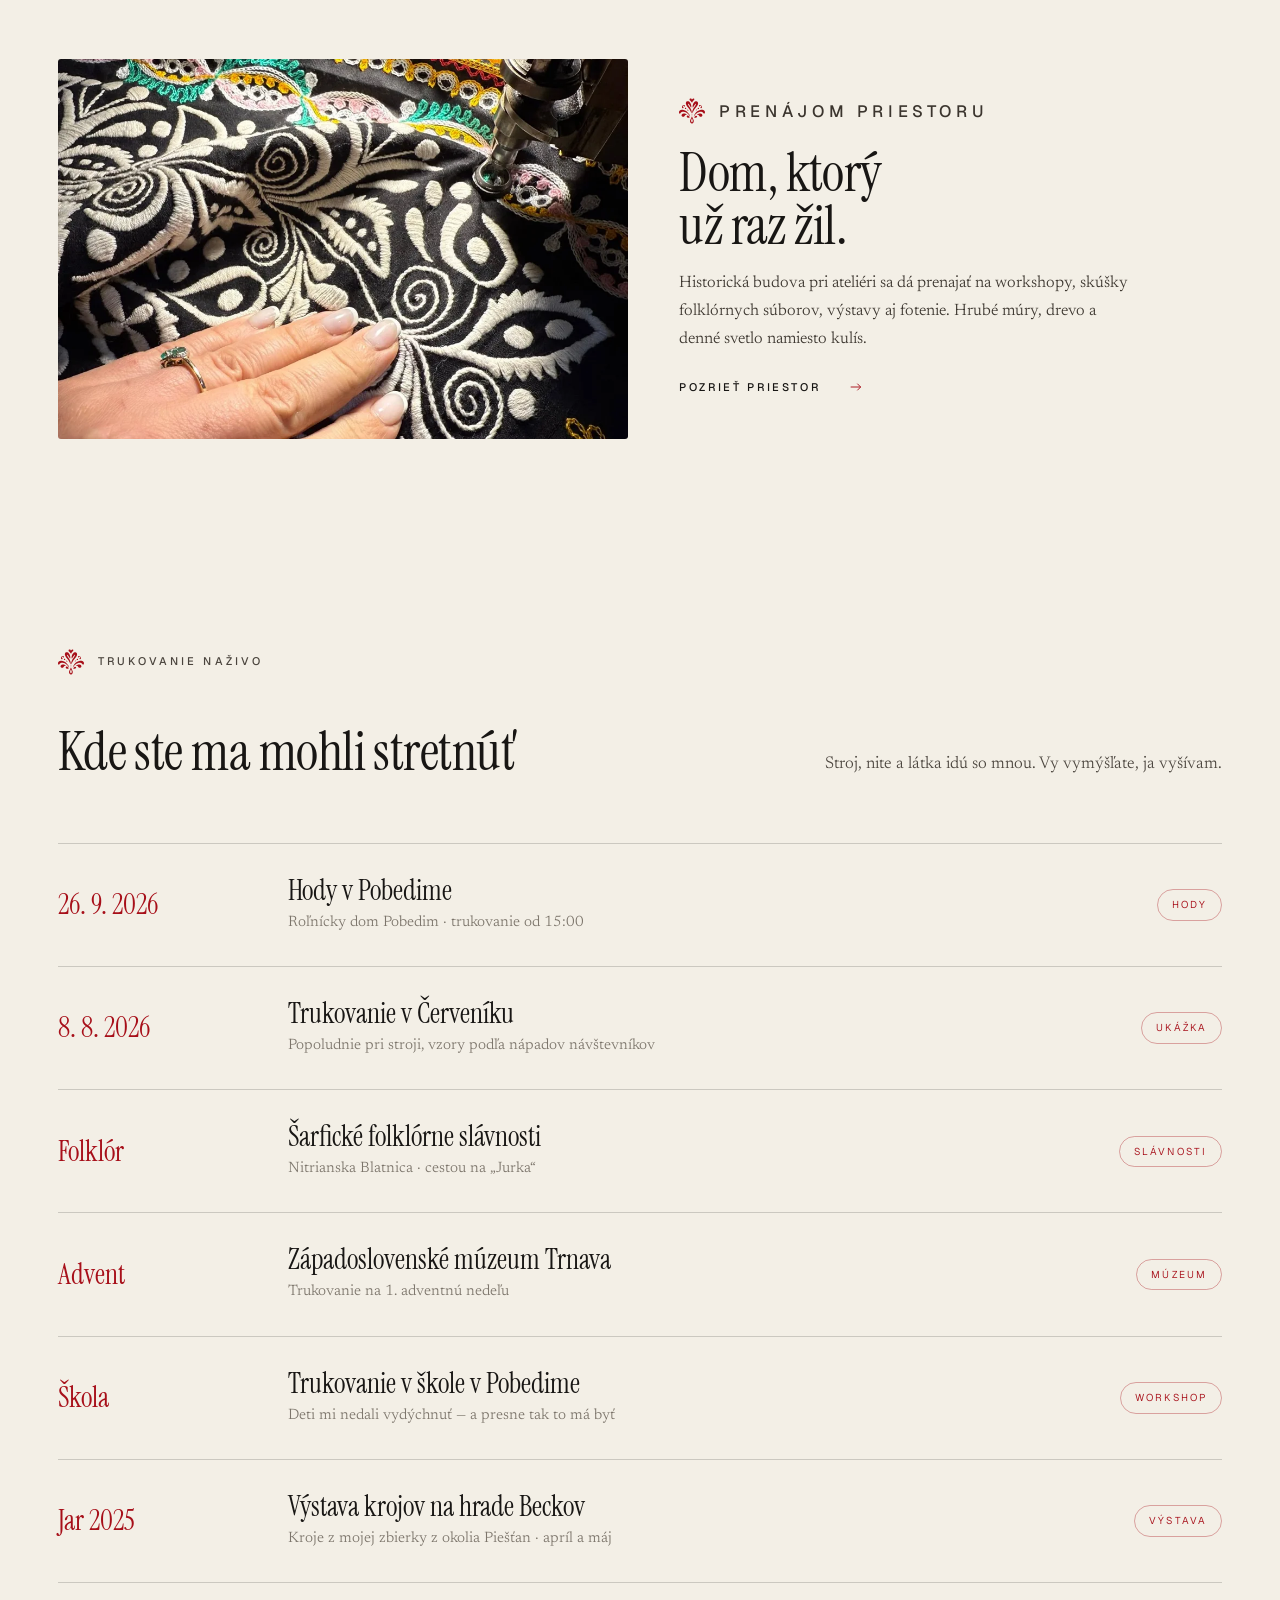
==== commit f5989b31: "Niť v úvode: pôvodná vlna v páse medzi spodkom textov a ovládaním (nekríži text, CTA ani navbar), po" ====
--- a/index.html
+++ b/index.html
@@ -12,7 +12,7 @@
 <link rel="preconnect" href="https://fonts.gstatic.com" crossorigin>
 <link href="https://fonts.googleapis.com/css2?family=Instrument+Serif:ital@0;1&family=Newsreader:ital,opsz,wght@0,6..72,300..500;1,6..72,300..400&family=Geist:wght@400;500&display=swap" rel="stylesheet">
 <link rel="preload" as="image" href="img/kroj-trukovanie.webp">
-<link rel="stylesheet" href="styles.css?v=90">
+<link rel="stylesheet" href="styles.css?v=92">
 <link rel="stylesheet" href="motion.css?v=2">
 <link rel="stylesheet" href="podstranky.css?v=2">
 </head>
@@ -408,7 +408,7 @@
 
 <div class="progress-thread" aria-hidden="true"><i id="pt-fill"></i></div>
 
-<script src="main.js?v=65"></script>
+<script src="main.js?v=68"></script>
 <script>(function(){var els=document.querySelectorAll("[data-svg]");if(!els.length)return;var cache={};els.forEach(function(e){var u=e.dataset.svg;(cache[u]=cache[u]||fetch(u).then(function(r){return r.text()})).then(function(t){e.innerHTML=t;var s=e.querySelector("svg");if(s){s.removeAttribute("width");s.removeAttribute("height")}})})})();/*inlineSvg*/</script>
 <script>/*ornSig*/(function(){if(!document.documentElement.classList.contains("logo-sig"))return;var NS="http://www.w3.org/2000/svg";fetch("logo/orn-sig-paths.txt?v=1").then(function(r){return r.text()}).then(function(p){var d=document.createElementNS(NS,"svg");d.setAttribute("style","position:absolute;width:0;height:0;overflow:hidden");d.setAttribute("aria-hidden","true");d.innerHTML="<symbol id=\"orn-sig\" viewBox=\"-6 56 442 378\">"+p+"</symbol>";document.body.prepend(d);var sw=function(root){(root||document).querySelectorAll("use").forEach(function(u){var h=u.getAttribute("href")||u.getAttribute("xlink:href");if(h==="#orn"){u.setAttribute("href","#orn-sig")}})};sw();new MutationObserver(function(){sw()}).observe(document.body,{childList:true,subtree:true});})})();</script>
 </body>
--- a/styles.css
+++ b/styles.css
@@ -989,3 +989,6 @@
 /* verzia 2: vyššie vertikálne logo → hlavičky podstránok, ktoré začínajú hneď pod logom, odsadiť nižšie */
 html.logo-sig .kt-top { padding-top: 220px; }
 @media (max-width: 960px) { html.logo-sig .kt-top { padding-top: 150px; } html.logo-sig .hero { padding-top: 126px; } }
+
+/* niť v úvode: len na veľkých obrazovkách; pás umiestňuje main.js pod texty */
+@media (max-width: 1199px) { .hero-thread { display: none; } }
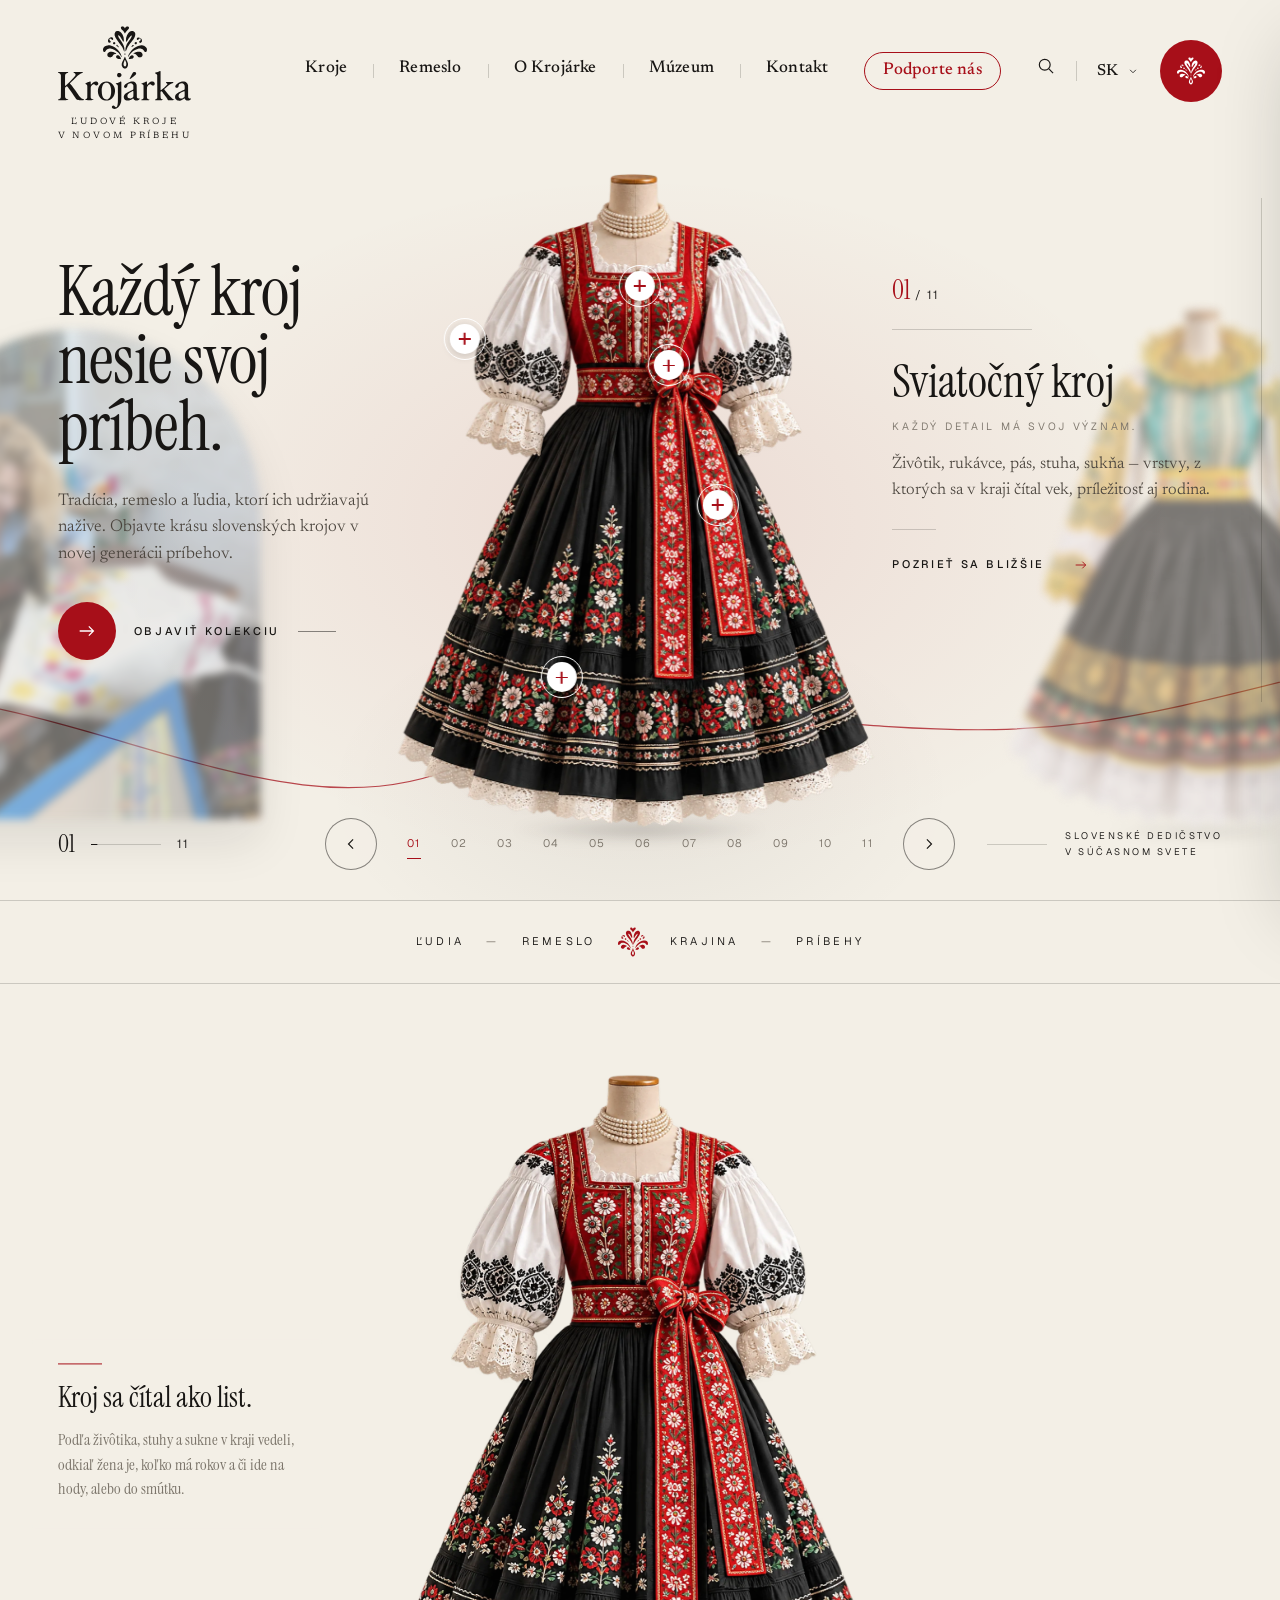
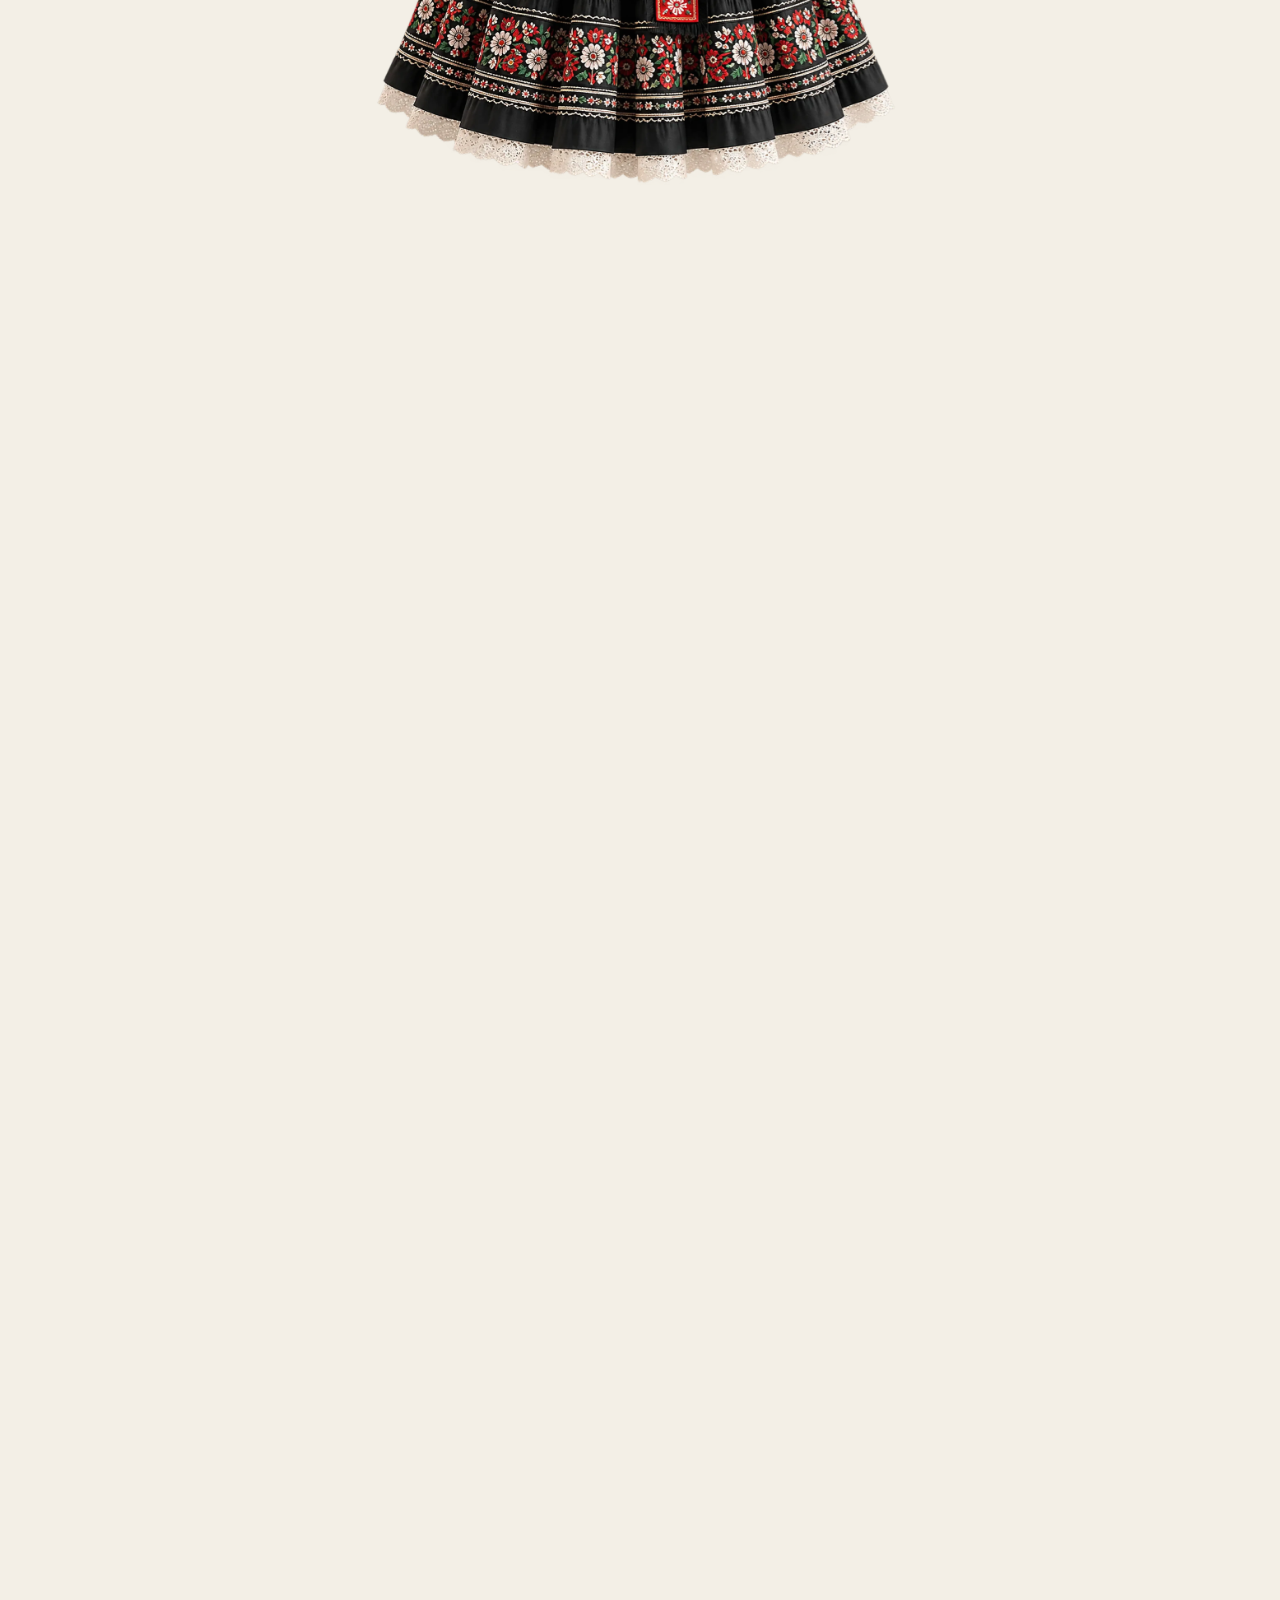
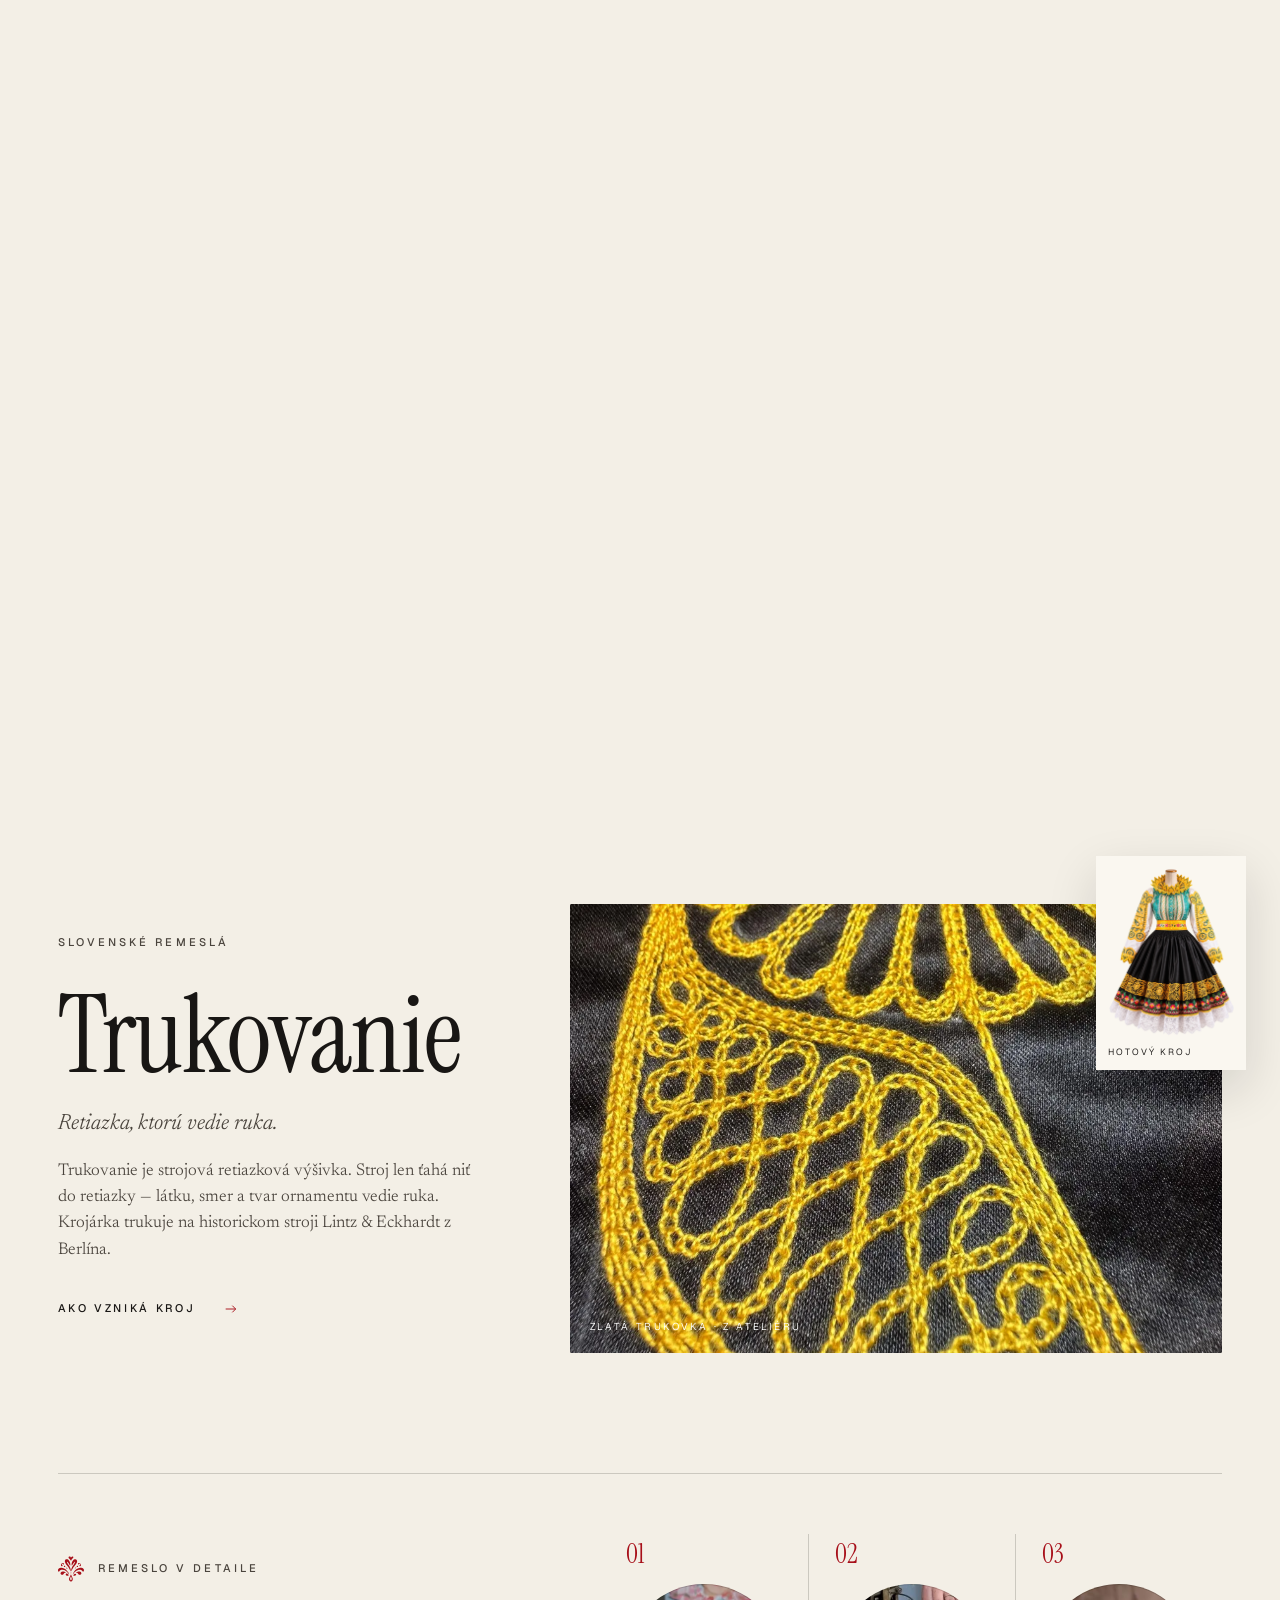
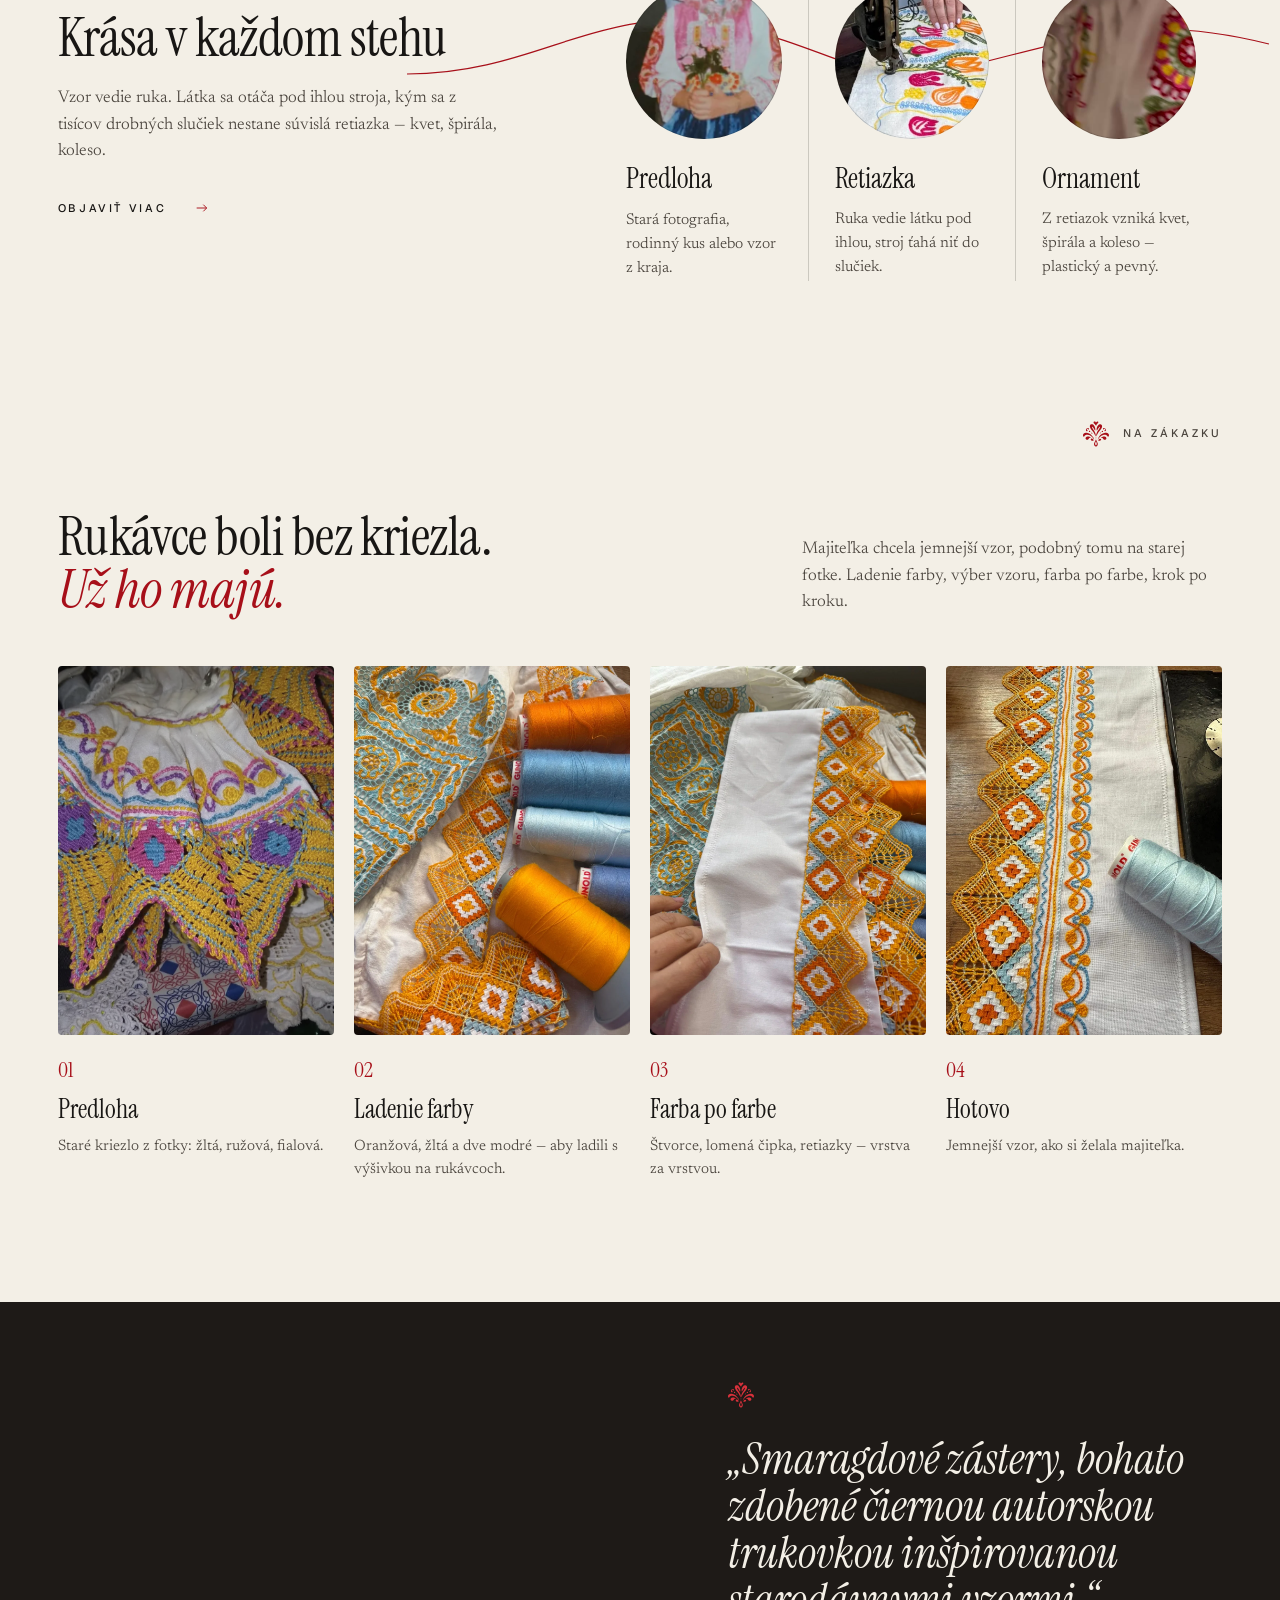
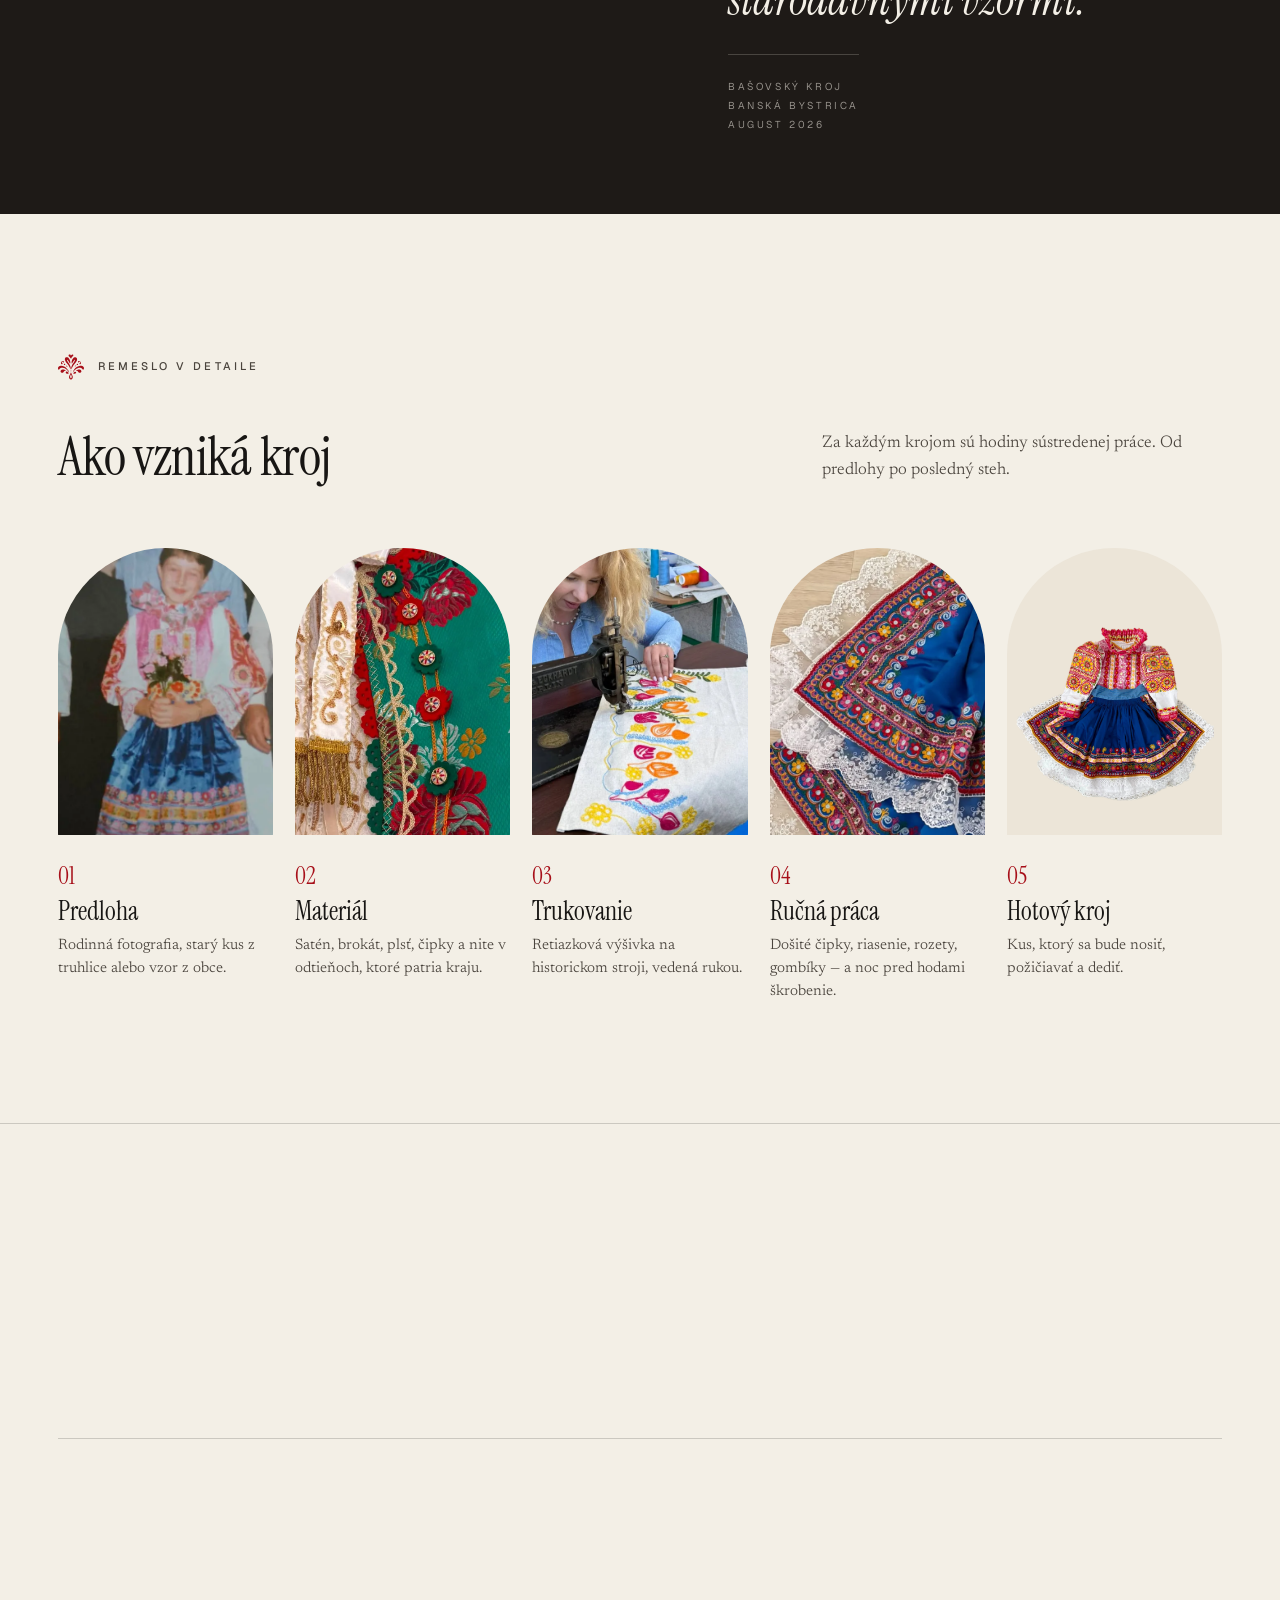
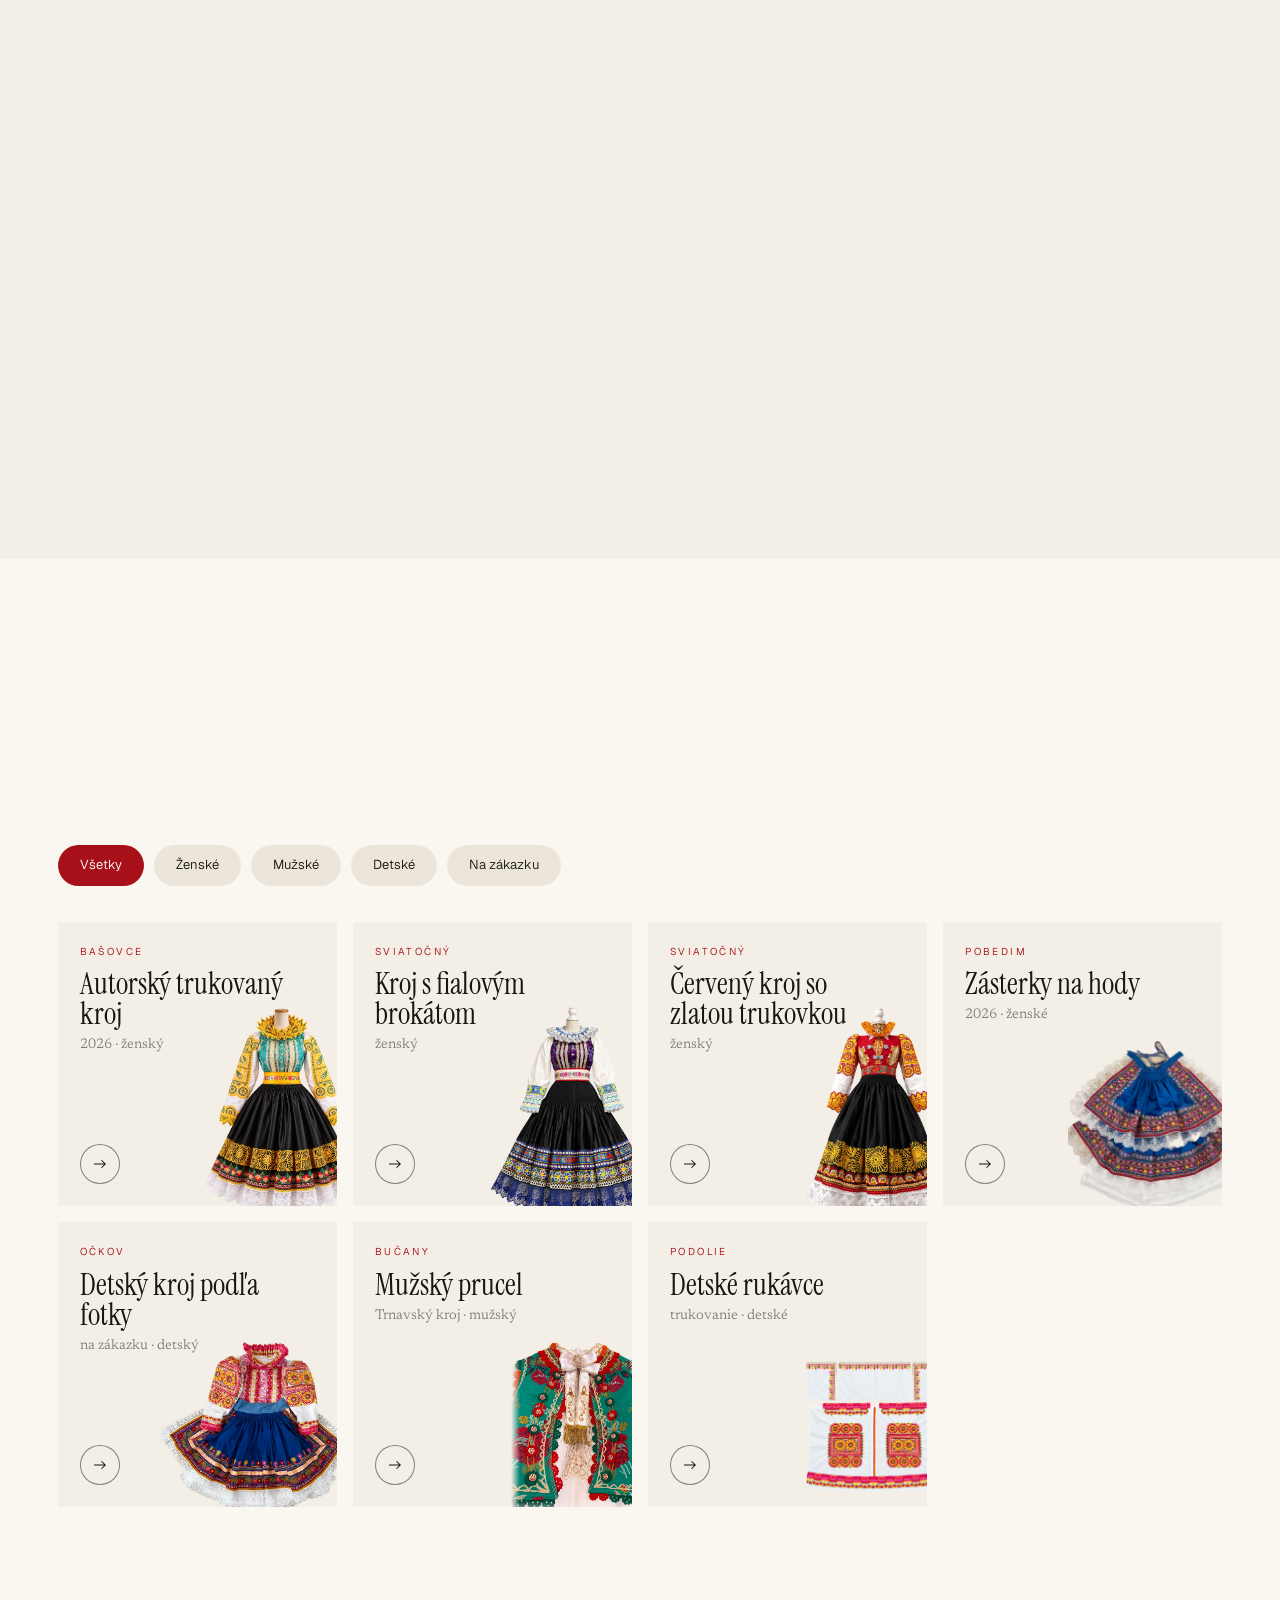
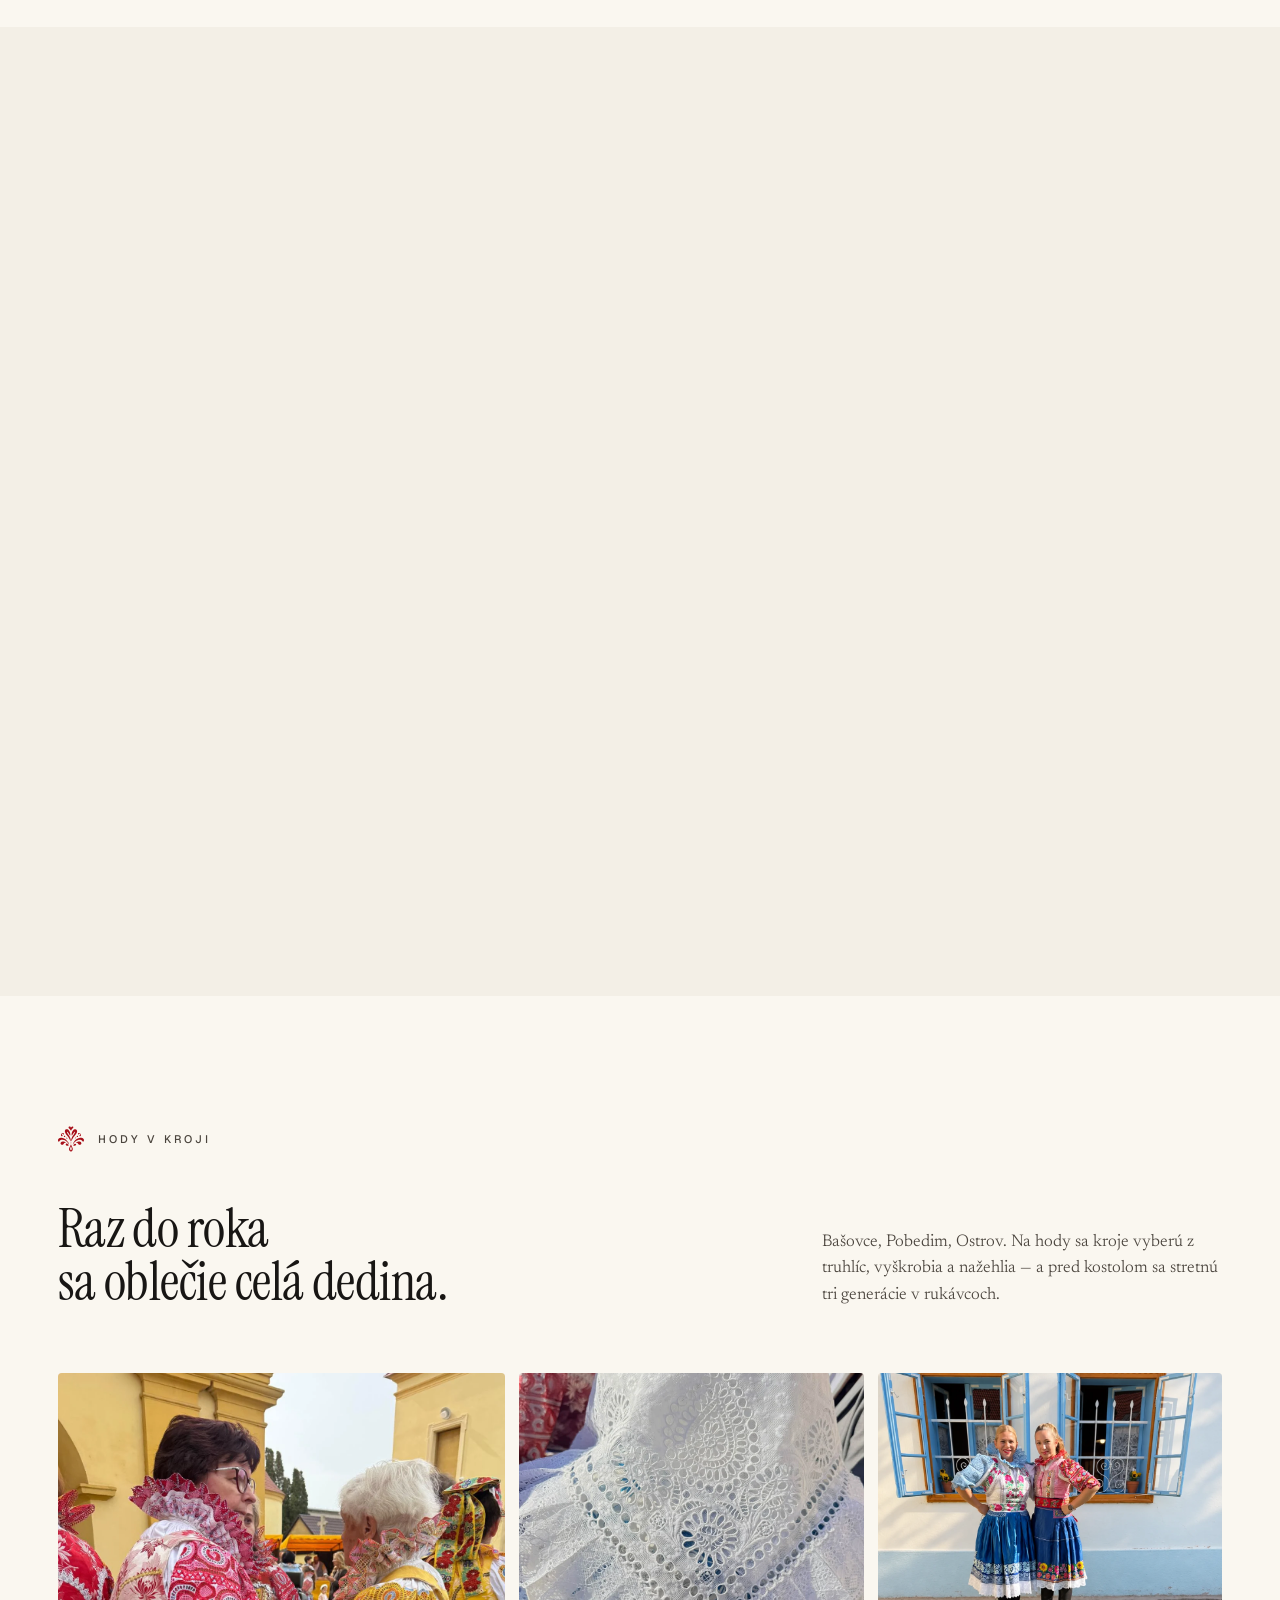
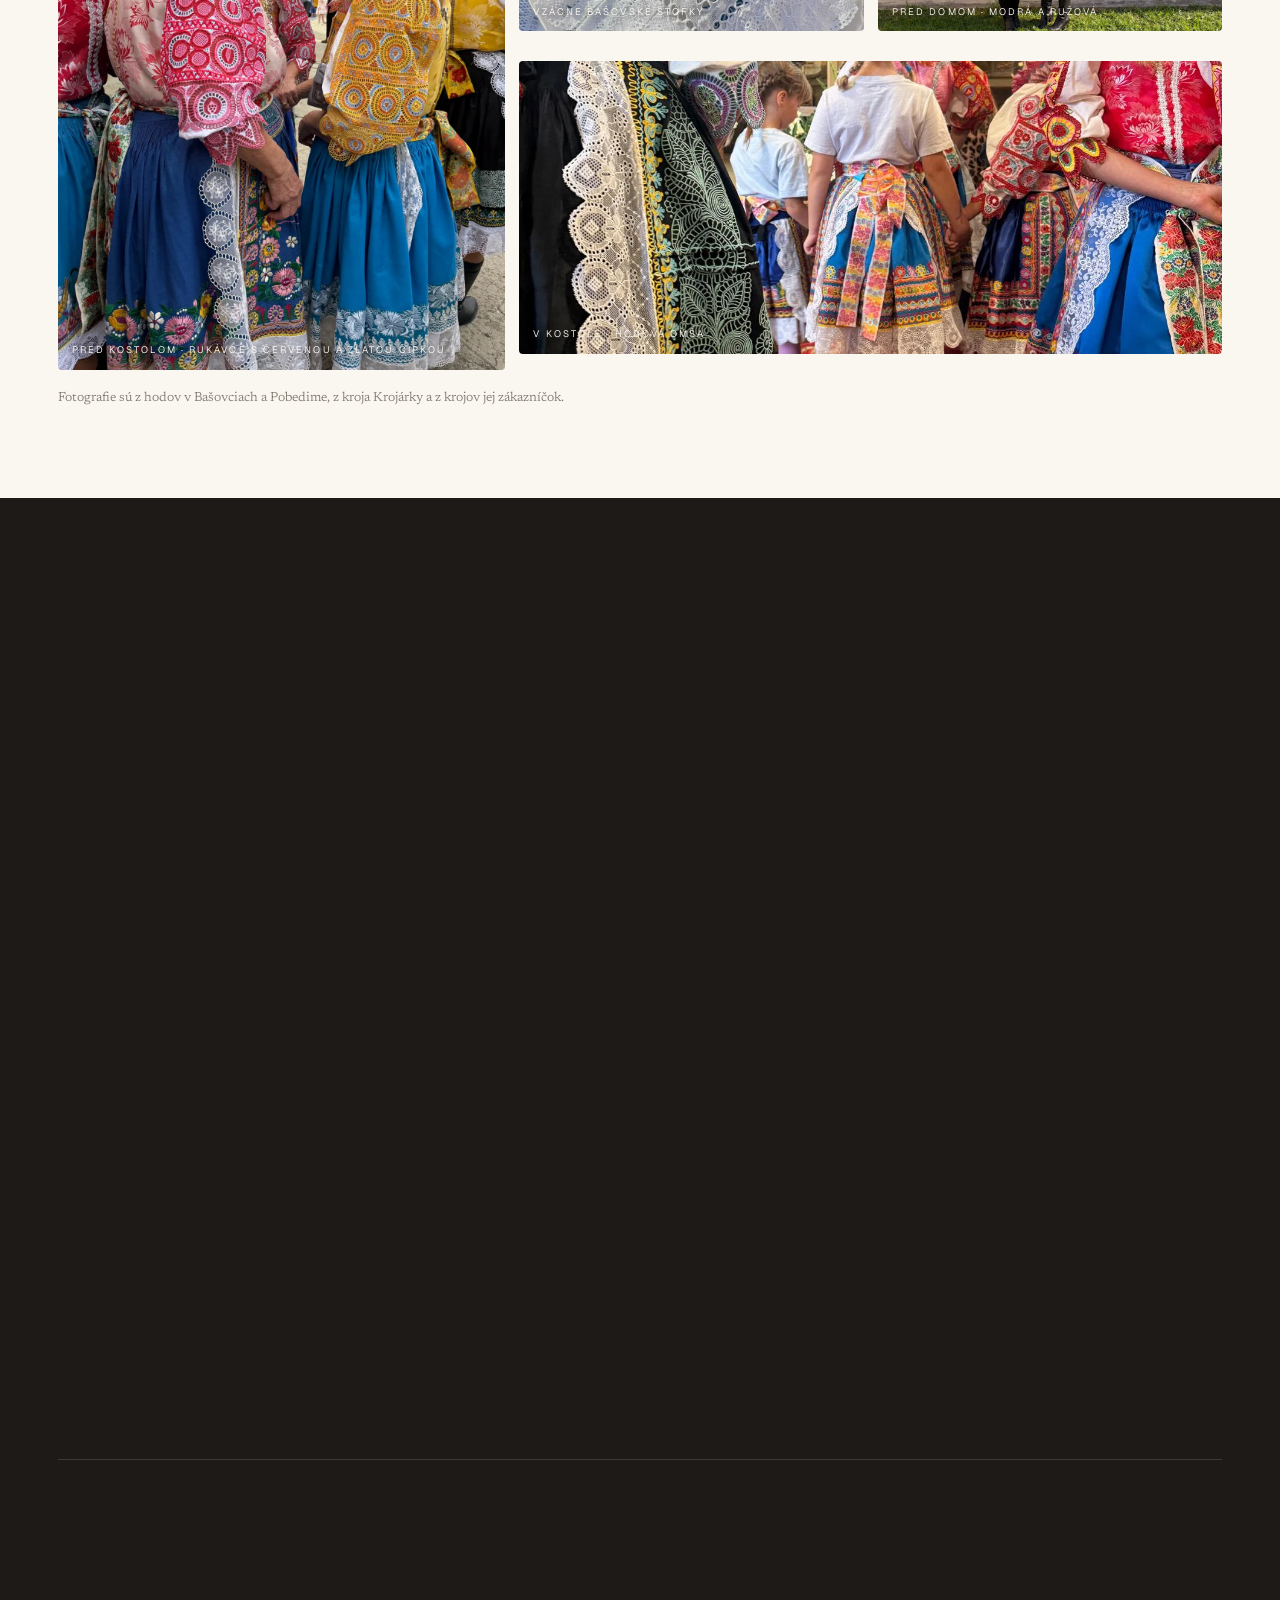
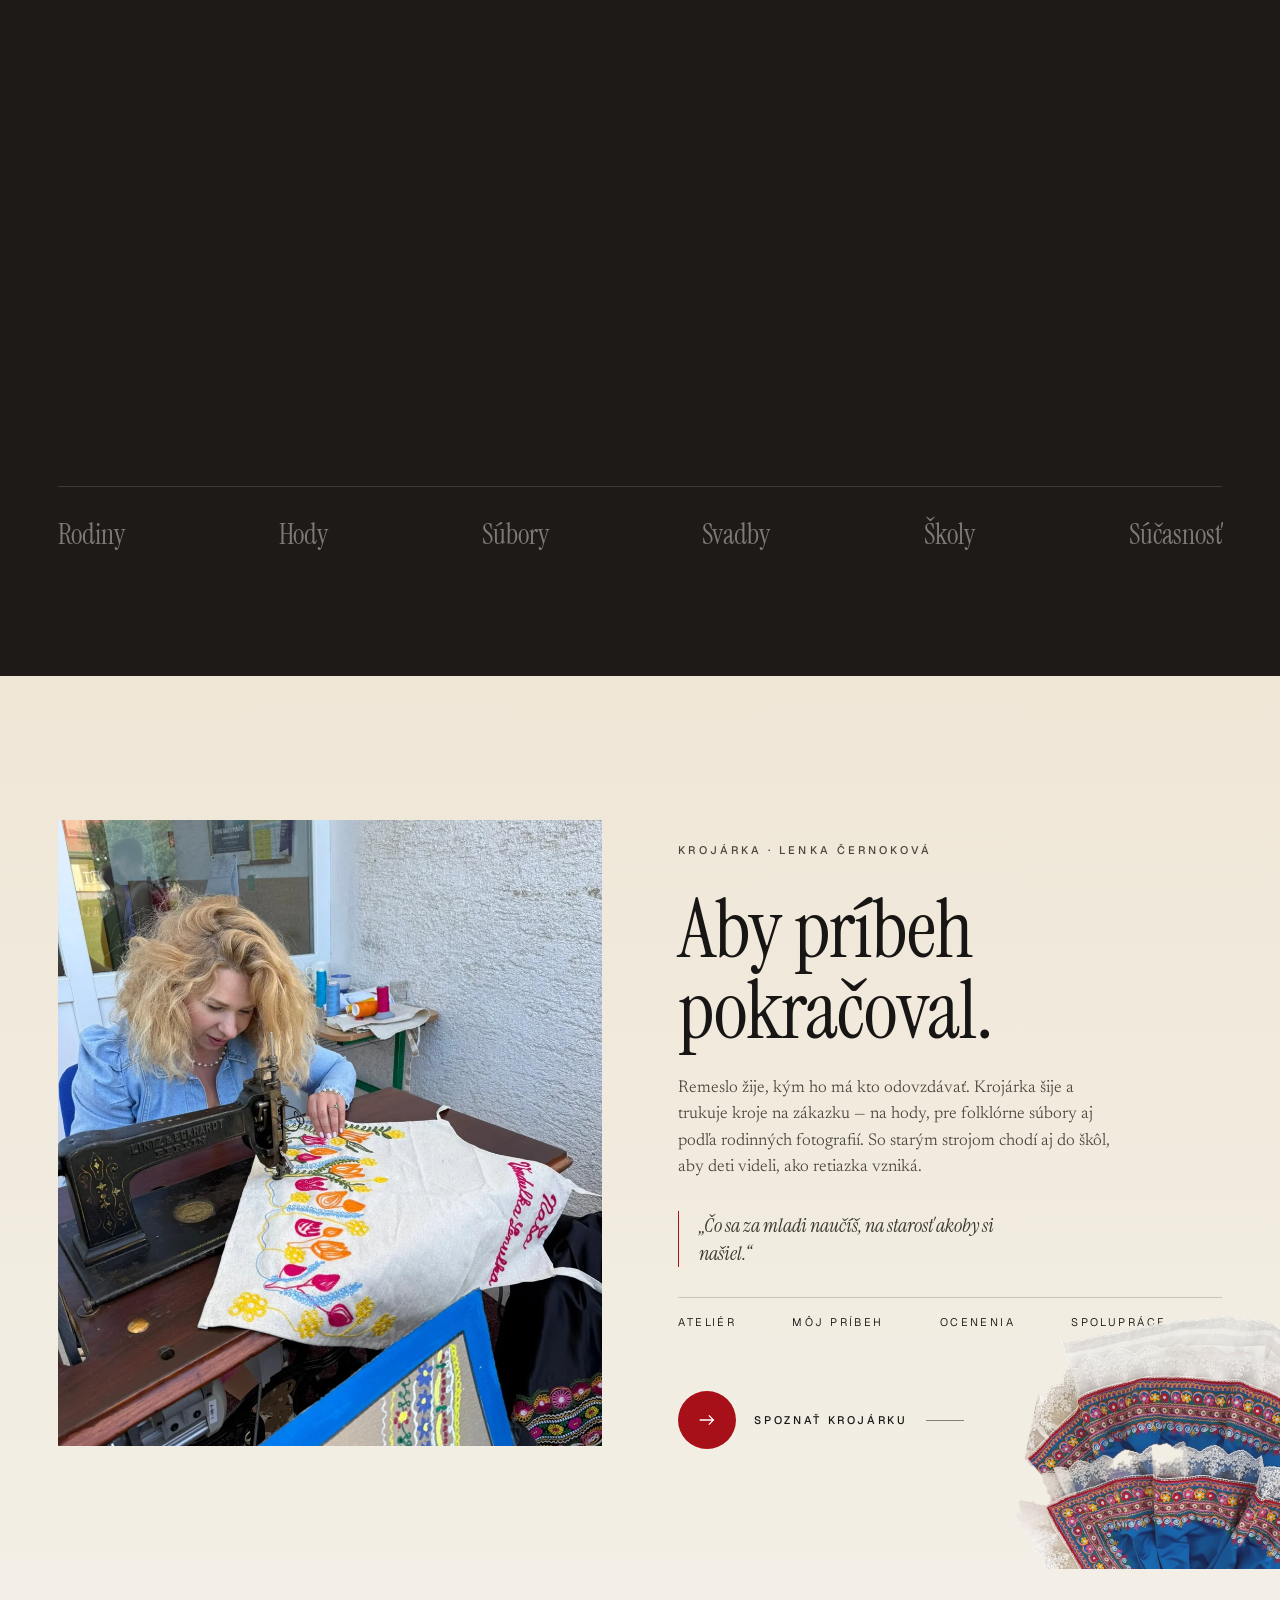
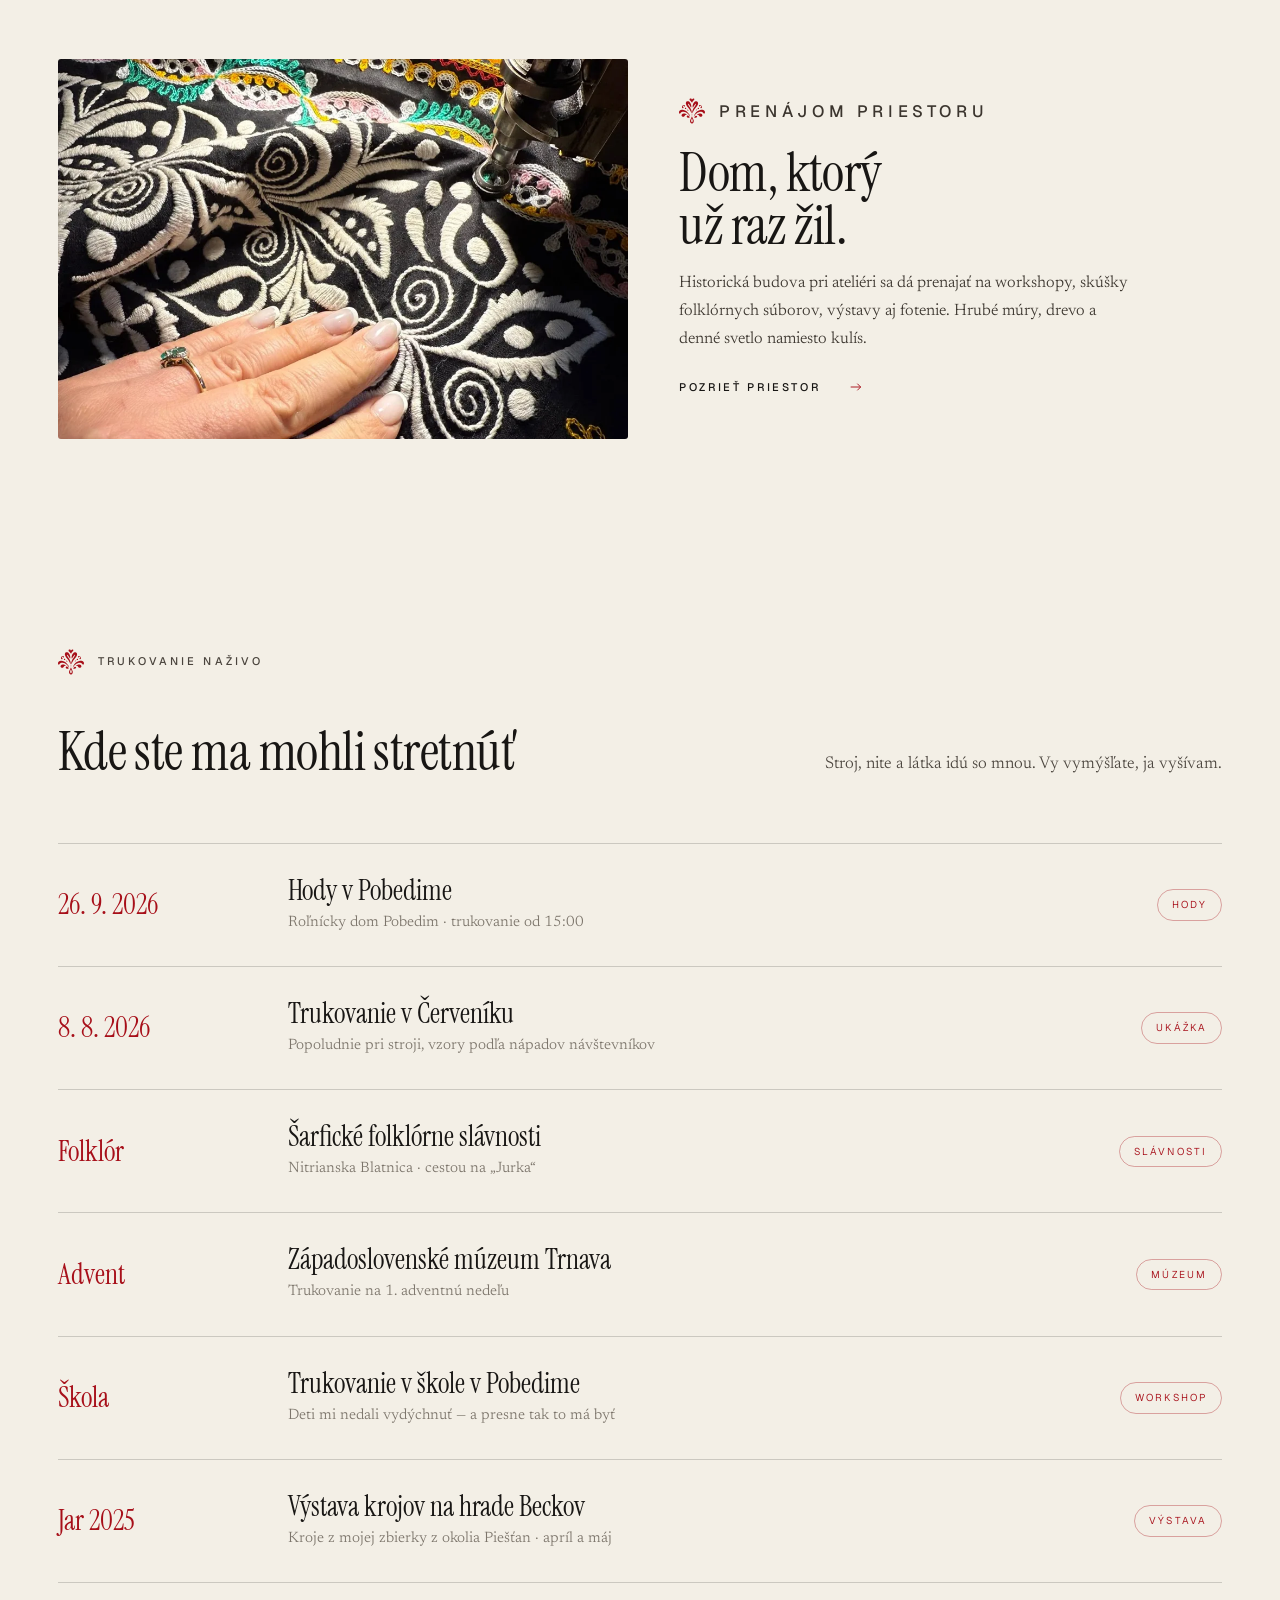
==== commit a080d5cf: "Niť v úvode: najvyšší bod vlny tesne pod textom (vyššie než doteraz), stále bez kríženia Co-Authored" ====
--- a/index.html
+++ b/index.html
@@ -408,7 +408,7 @@
 
 <div class="progress-thread" aria-hidden="true"><i id="pt-fill"></i></div>
 
-<script src="main.js?v=68"></script>
+<script src="main.js?v=69"></script>
 <script>(function(){var els=document.querySelectorAll("[data-svg]");if(!els.length)return;var cache={};els.forEach(function(e){var u=e.dataset.svg;(cache[u]=cache[u]||fetch(u).then(function(r){return r.text()})).then(function(t){e.innerHTML=t;var s=e.querySelector("svg");if(s){s.removeAttribute("width");s.removeAttribute("height")}})})})();/*inlineSvg*/</script>
 <script>/*ornSig*/(function(){if(!document.documentElement.classList.contains("logo-sig"))return;var NS="http://www.w3.org/2000/svg";fetch("logo/orn-sig-paths.txt?v=1").then(function(r){return r.text()}).then(function(p){var d=document.createElementNS(NS,"svg");d.setAttribute("style","position:absolute;width:0;height:0;overflow:hidden");d.setAttribute("aria-hidden","true");d.innerHTML="<symbol id=\"orn-sig\" viewBox=\"-6 56 442 378\">"+p+"</symbol>";document.body.prepend(d);var sw=function(root){(root||document).querySelectorAll("use").forEach(function(u){var h=u.getAttribute("href")||u.getAttribute("xlink:href");if(h==="#orn"){u.setAttribute("href","#orn-sig")}})};sw();new MutationObserver(function(){sw()}).observe(document.body,{childList:true,subtree:true});})})();</script>
 </body>
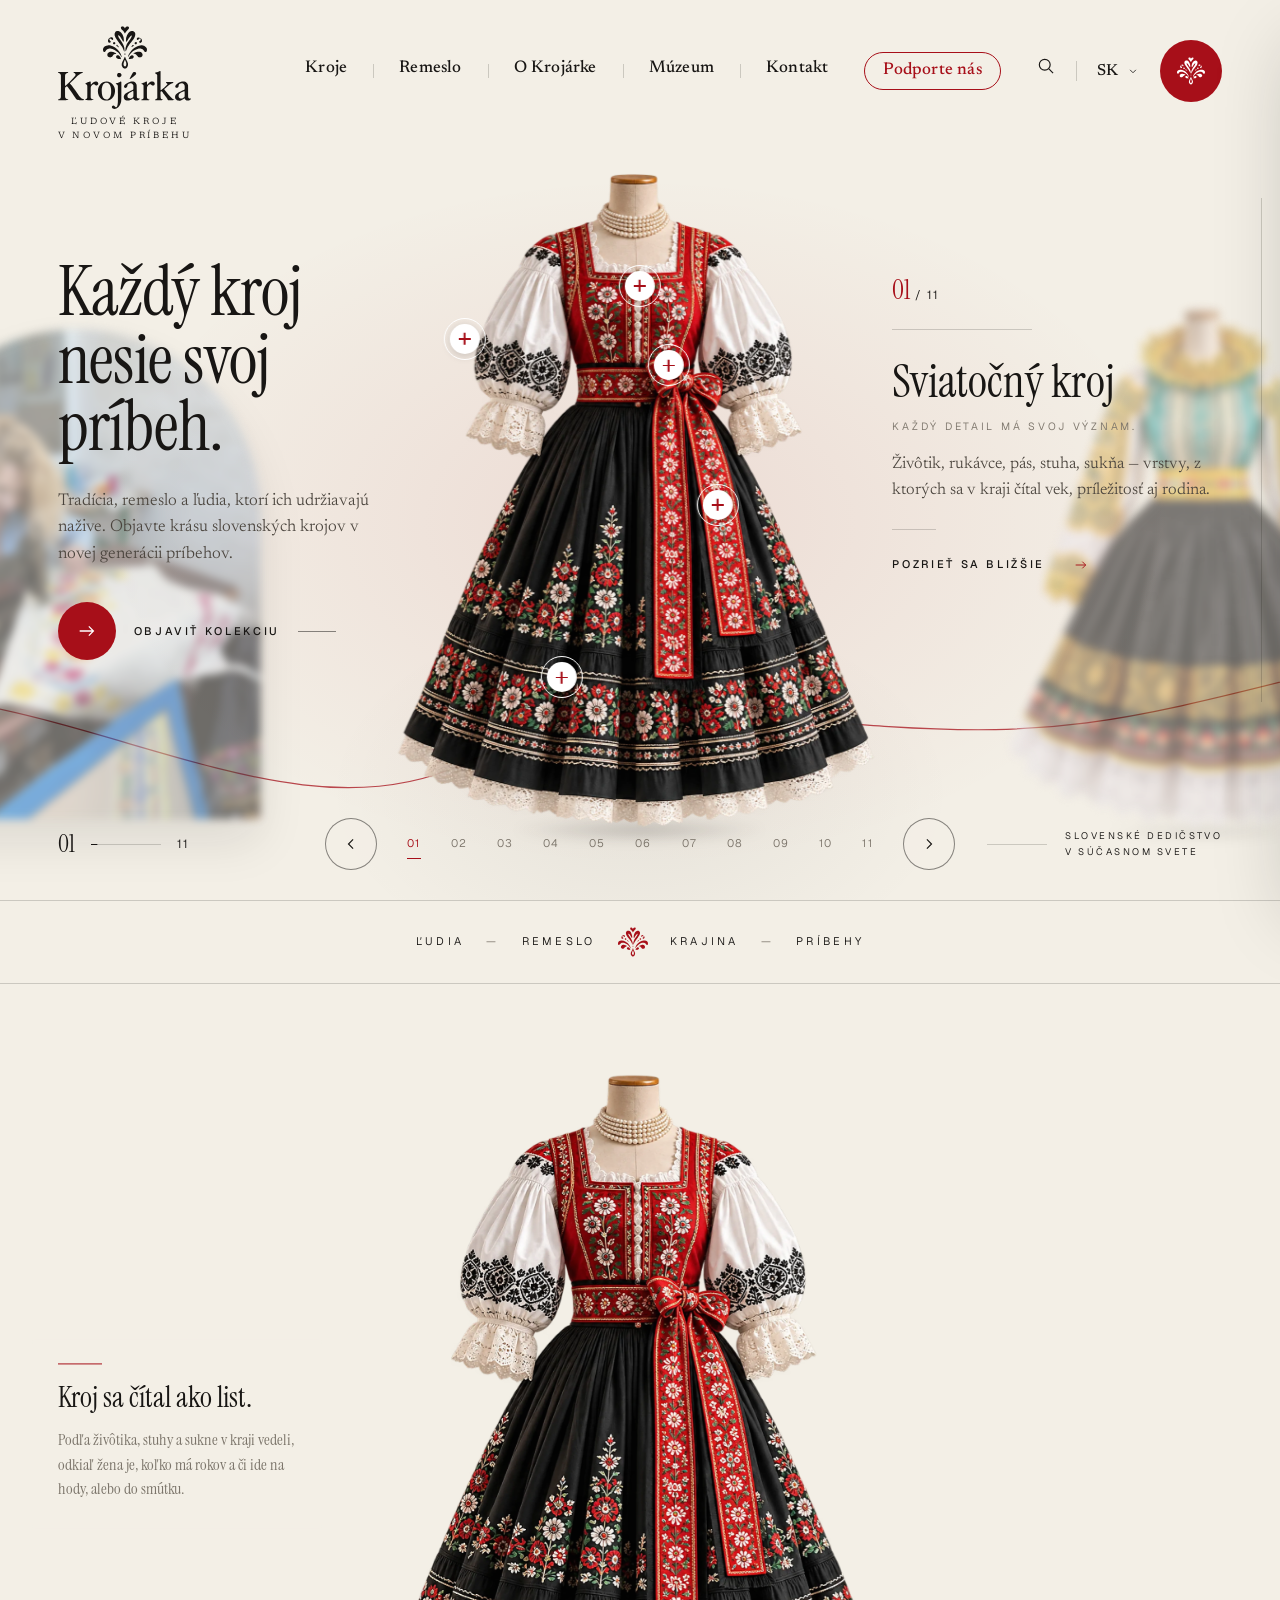
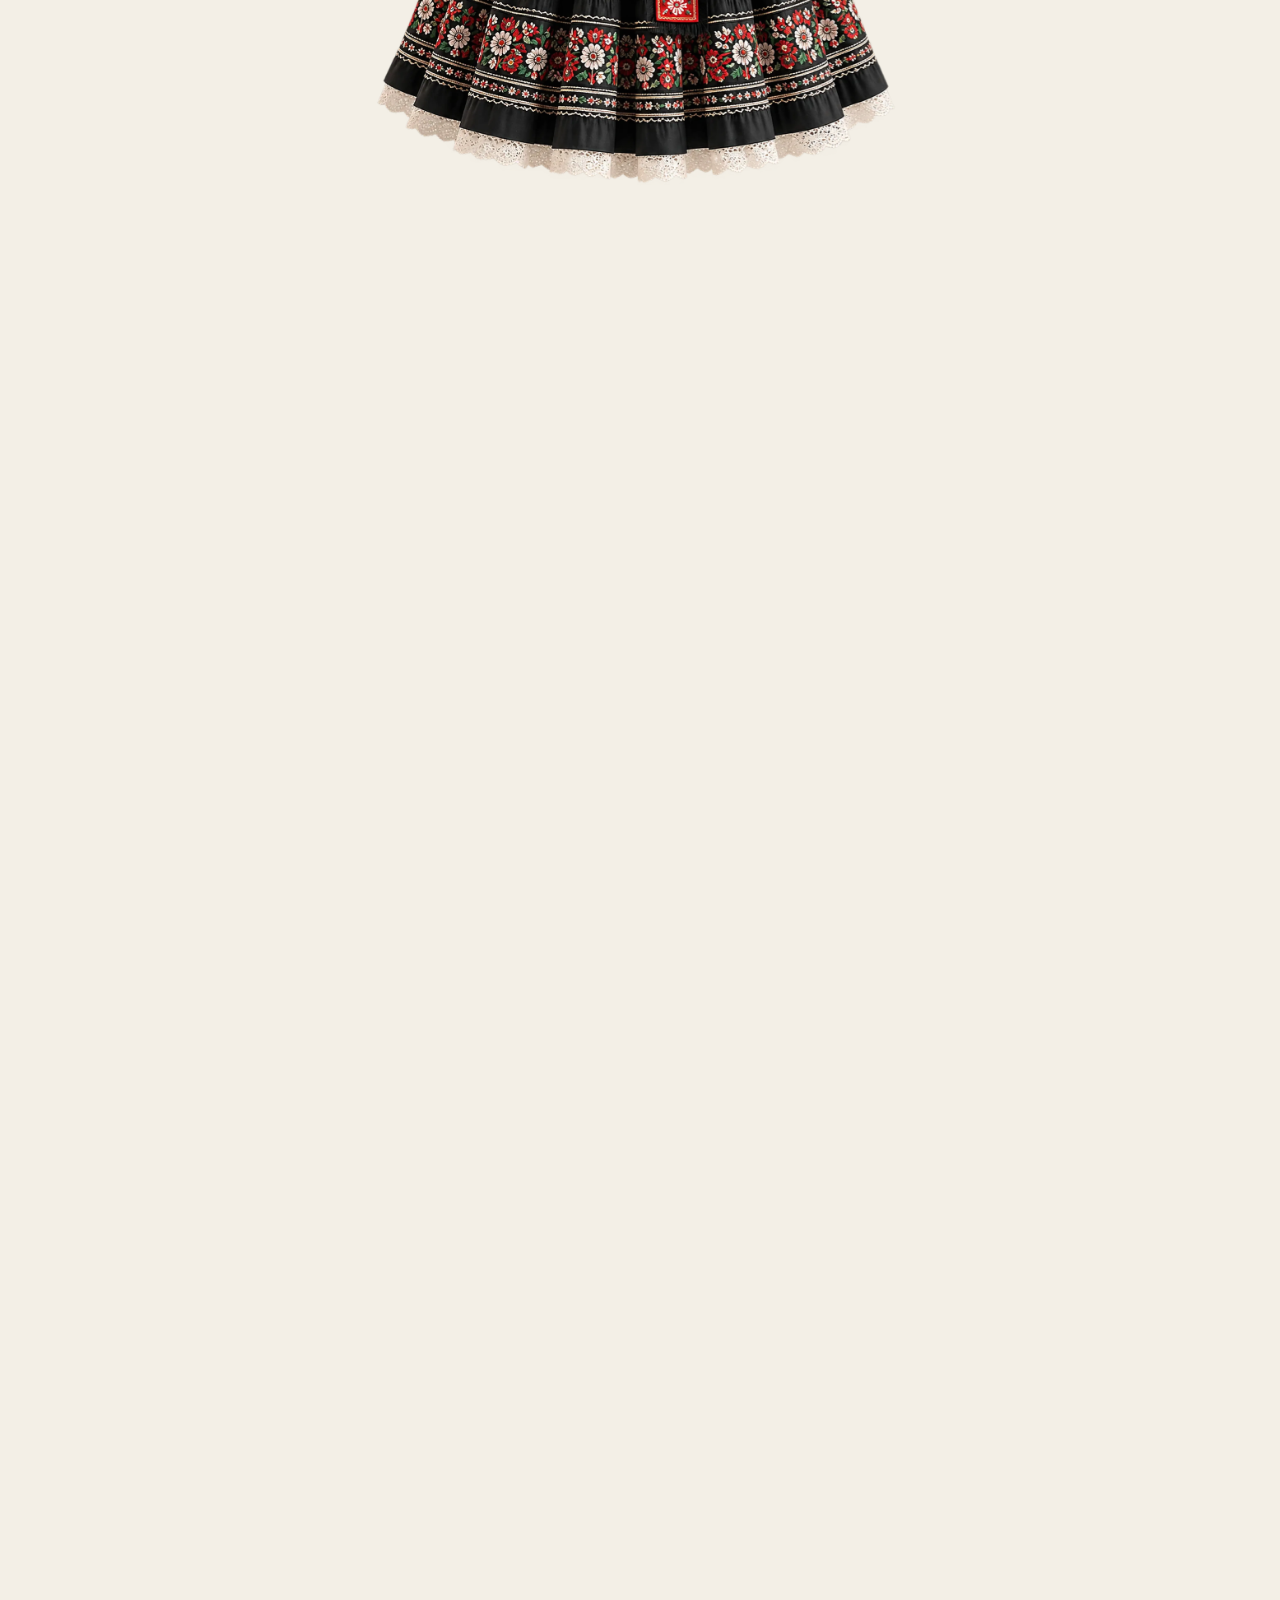
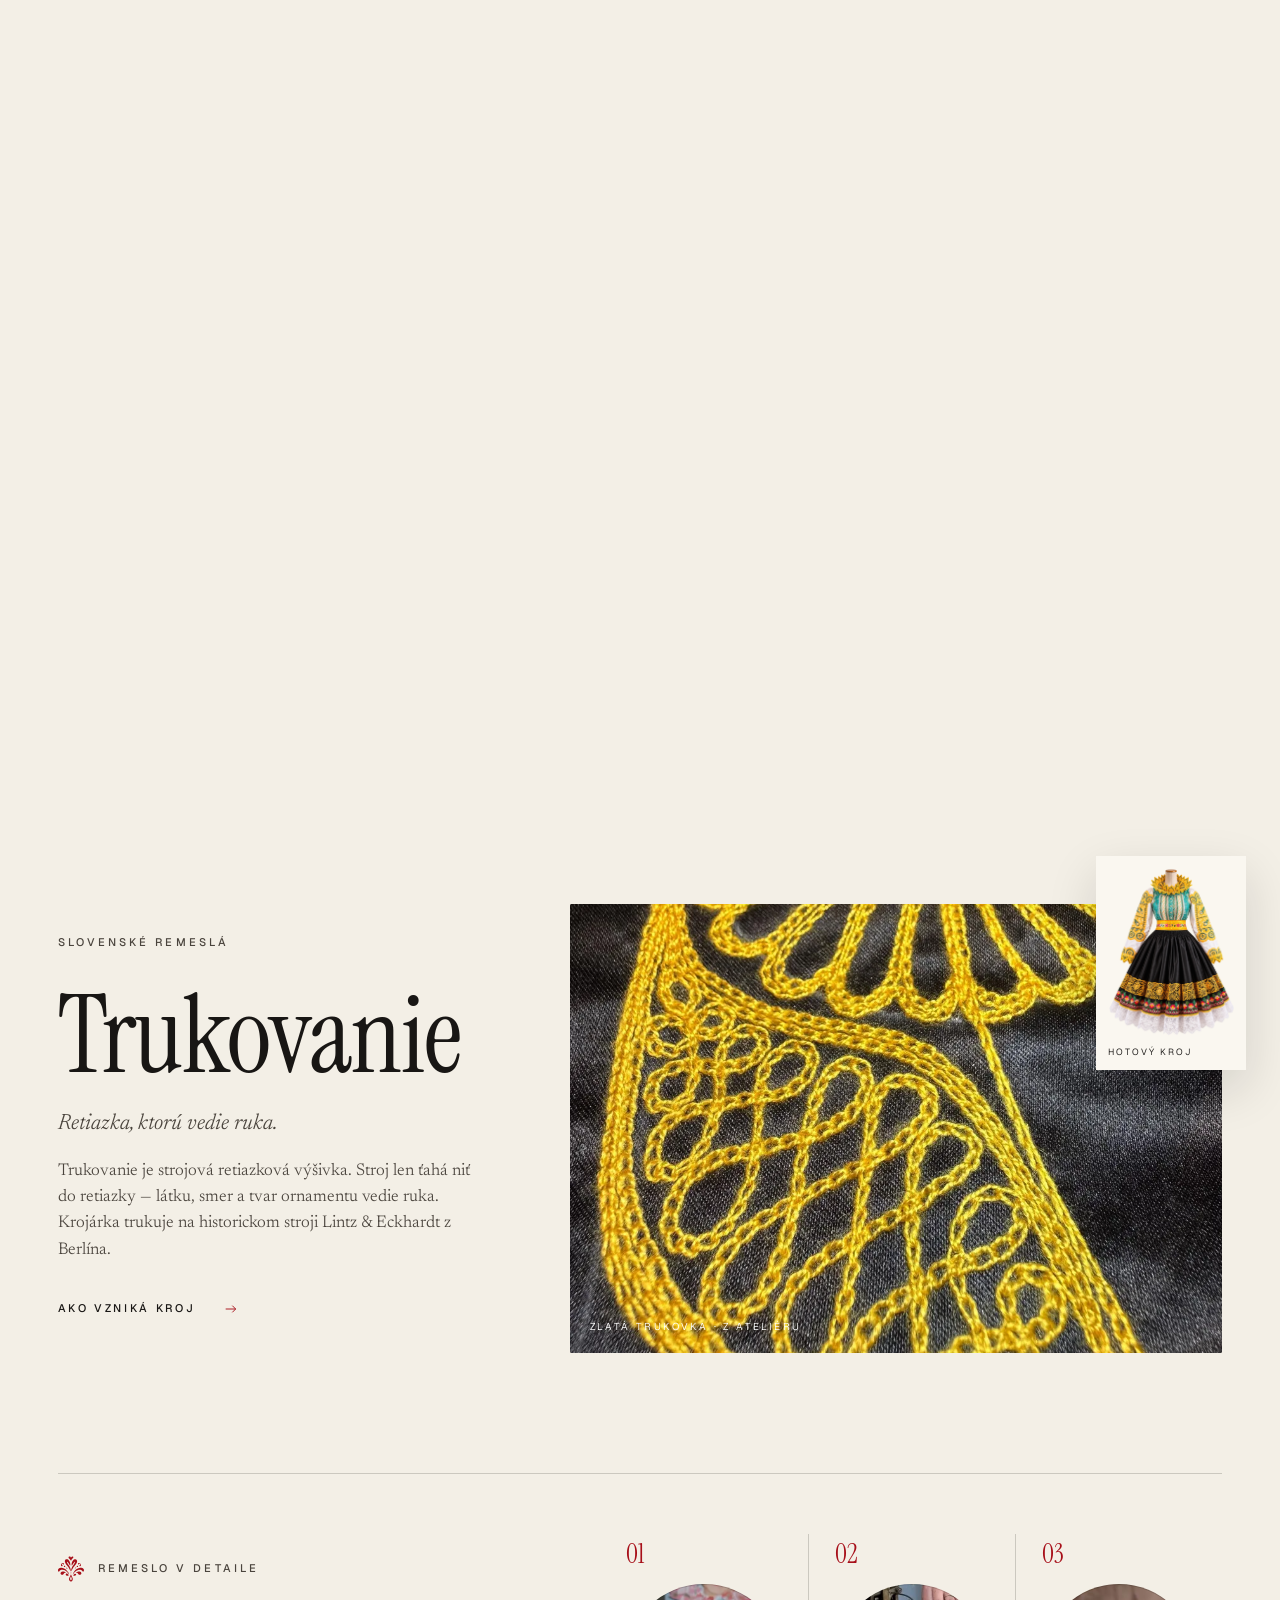
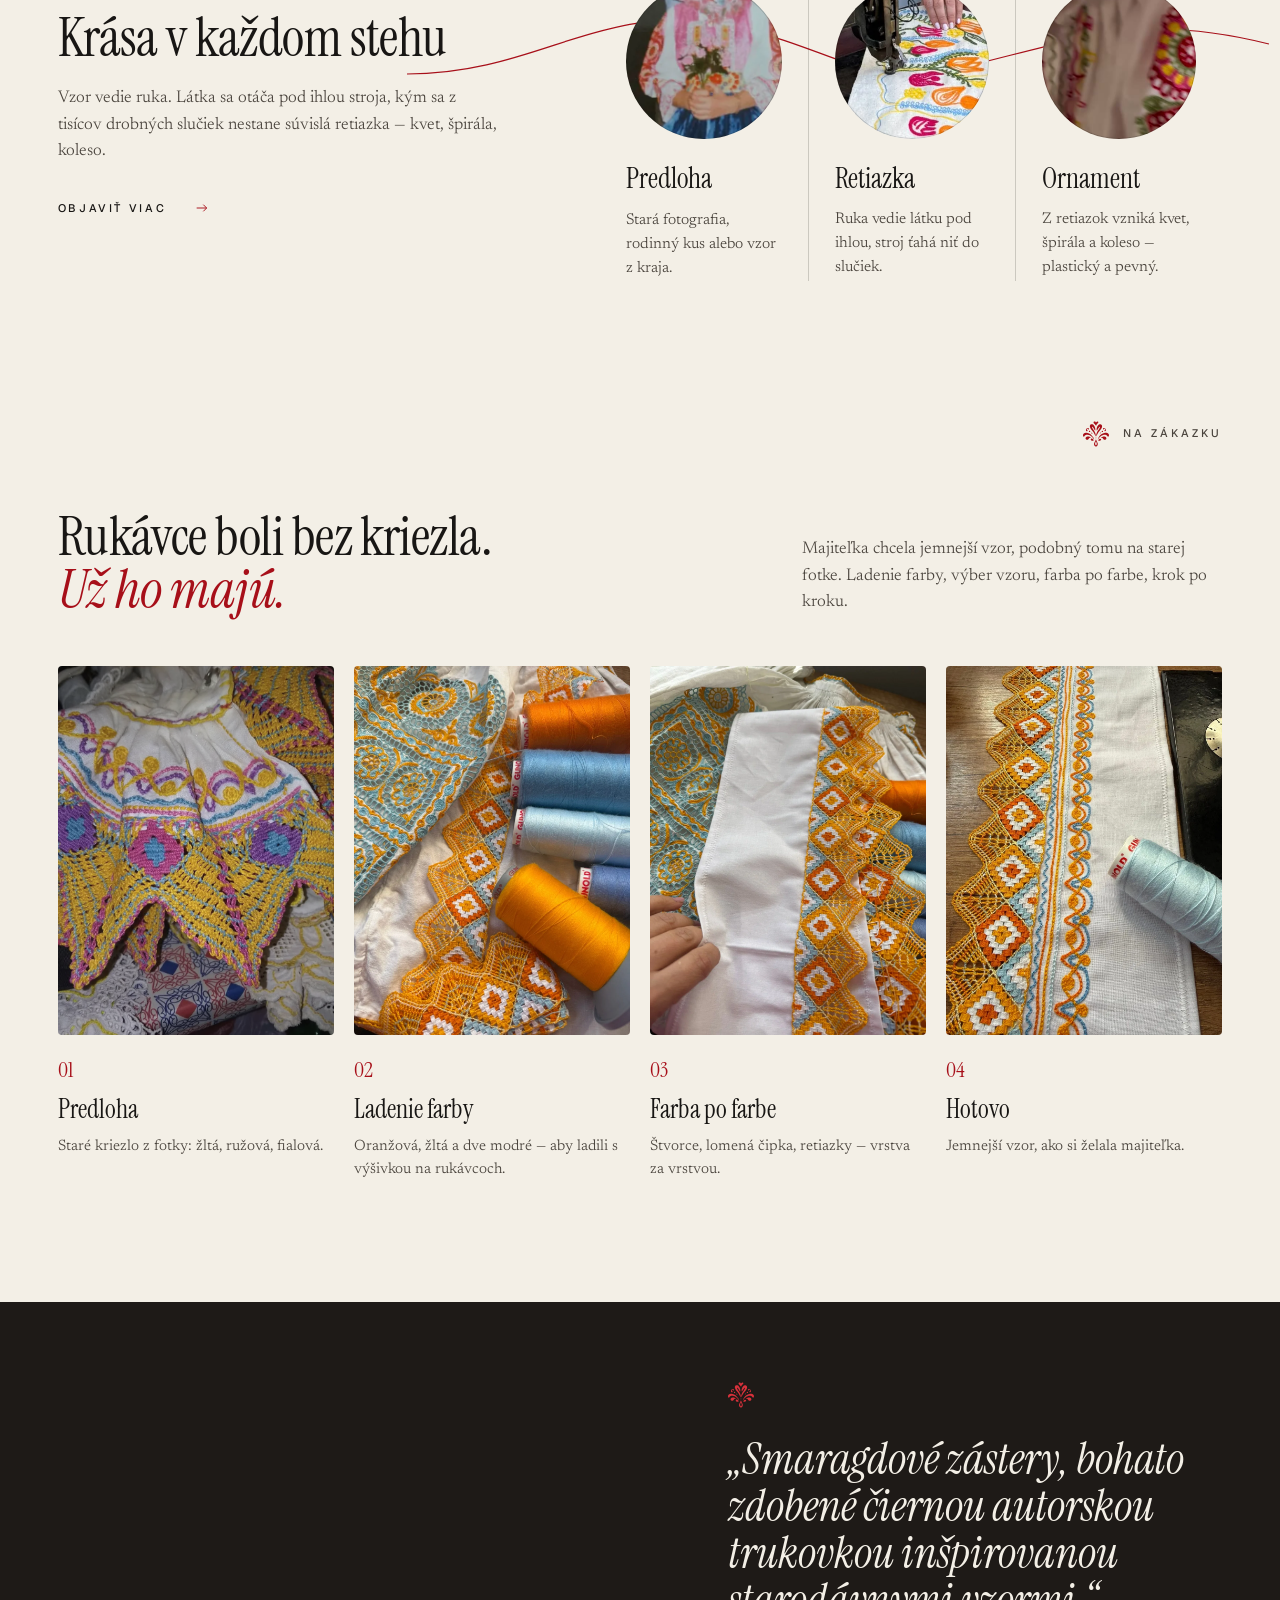
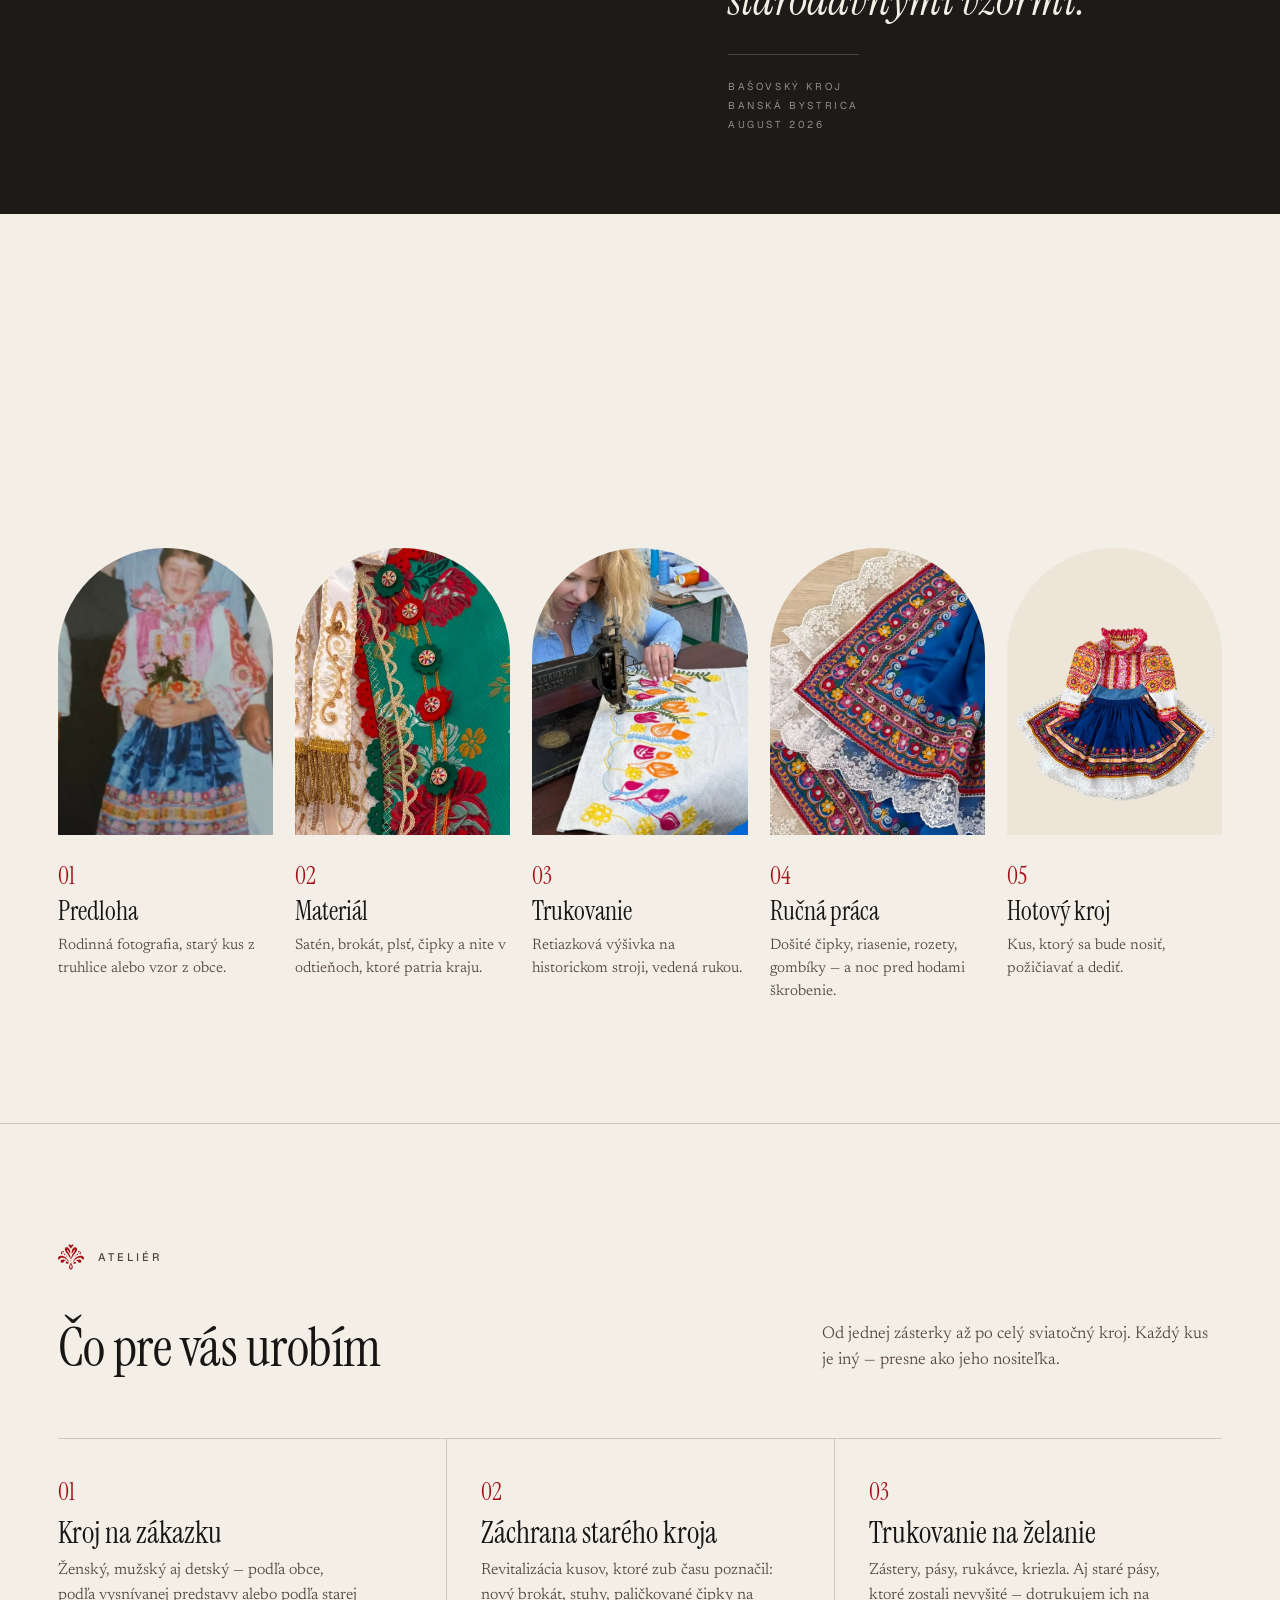
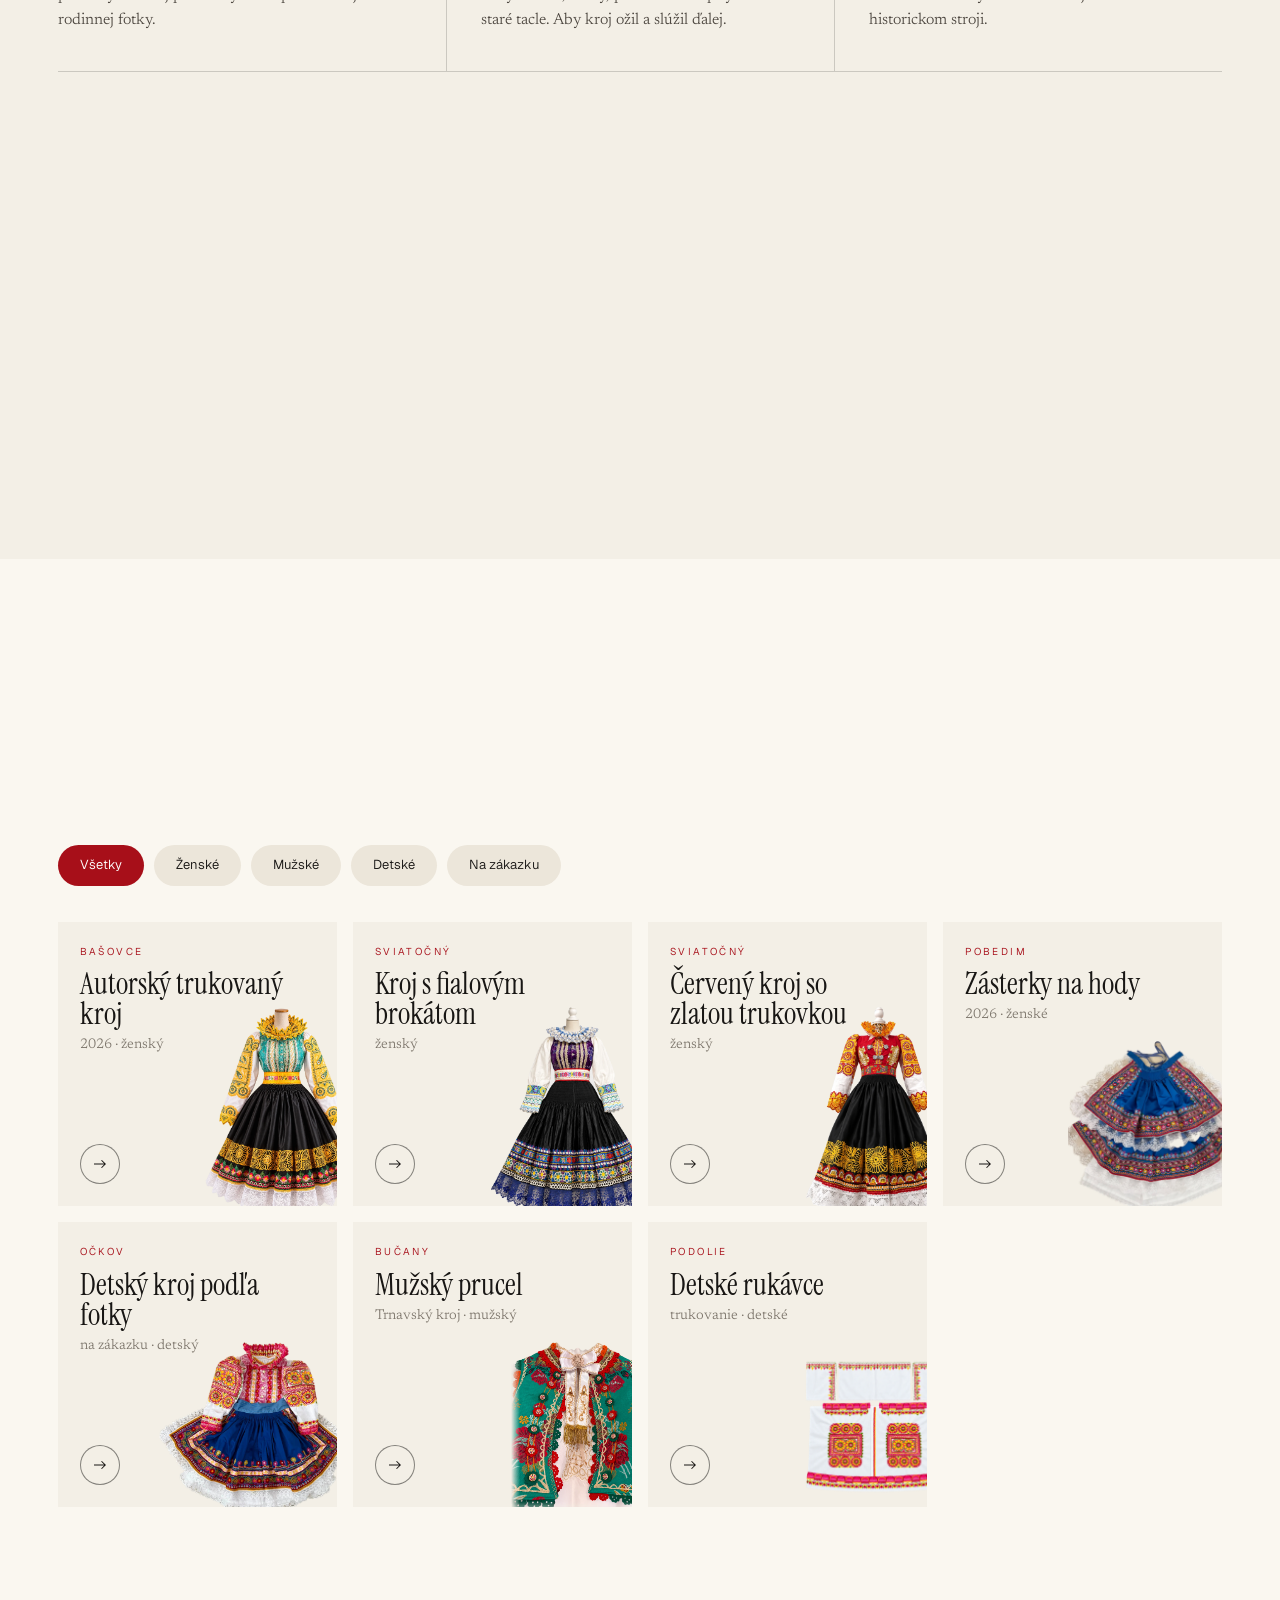
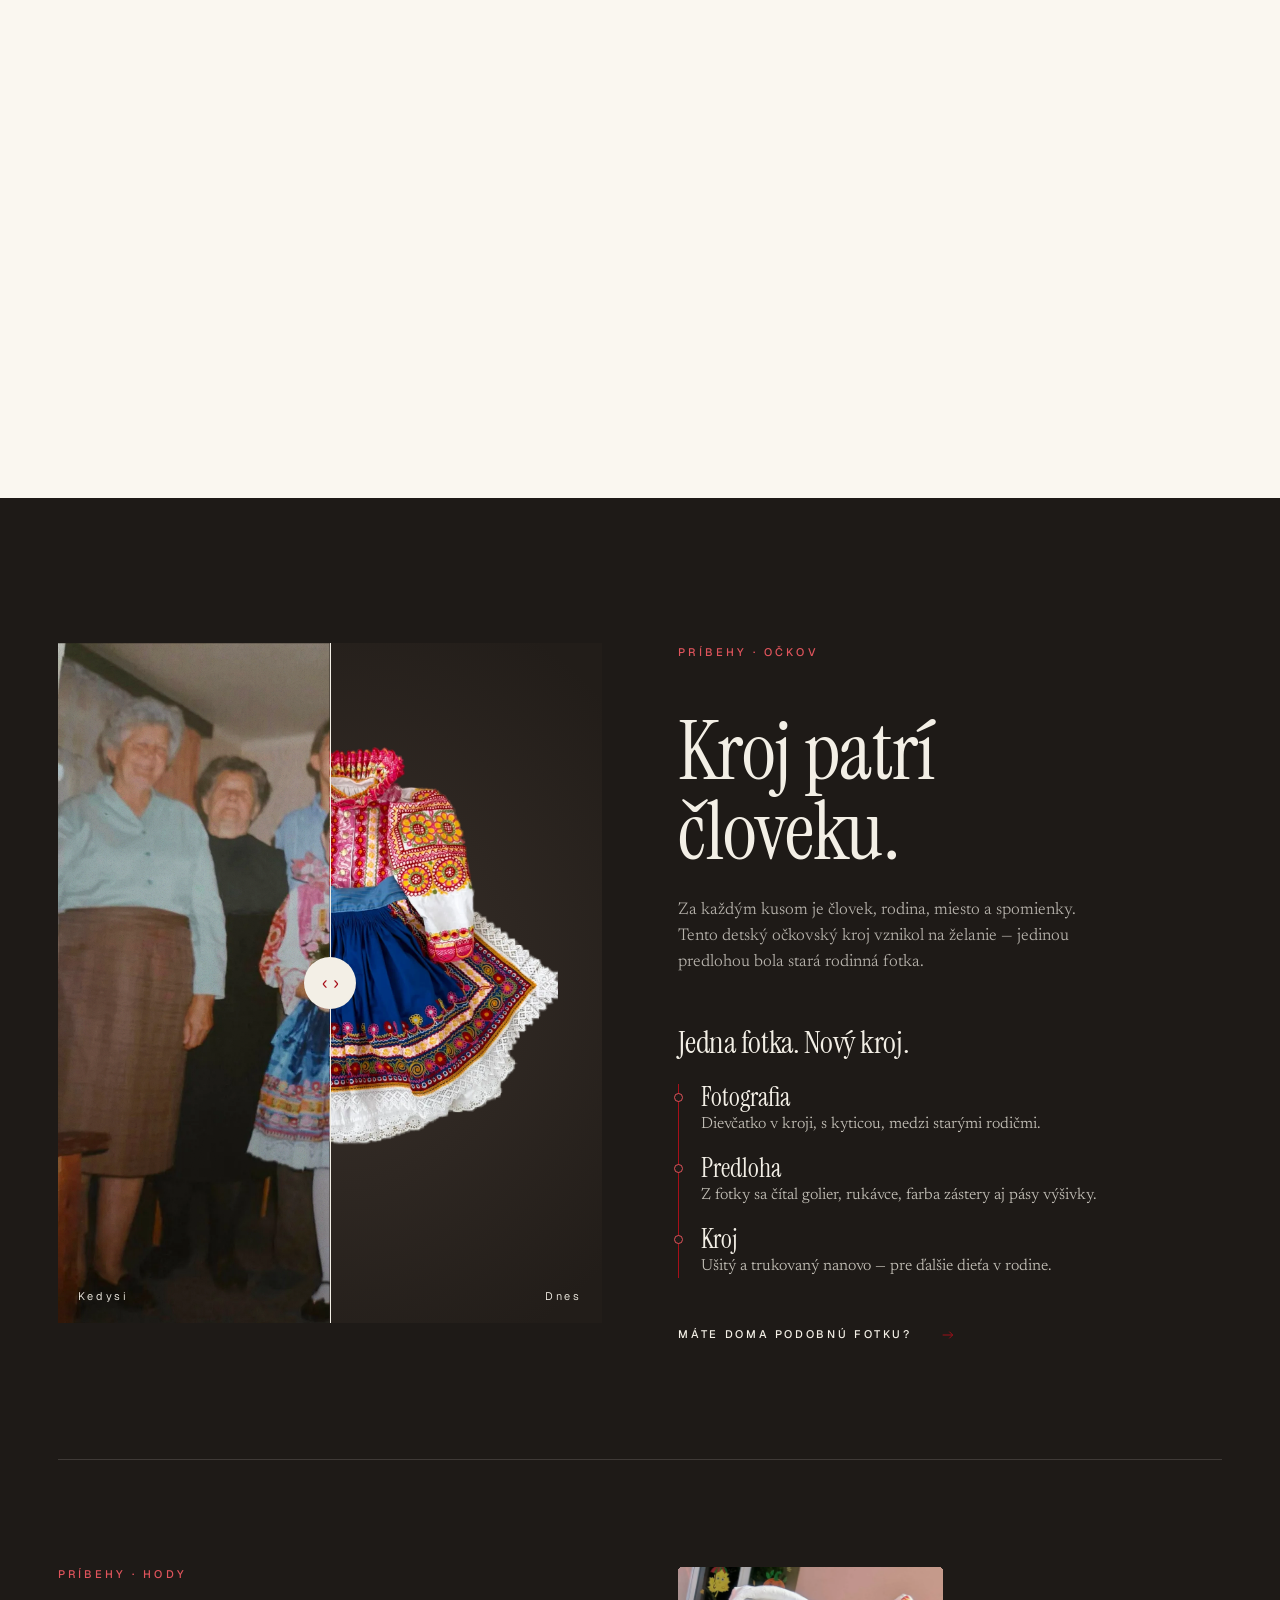
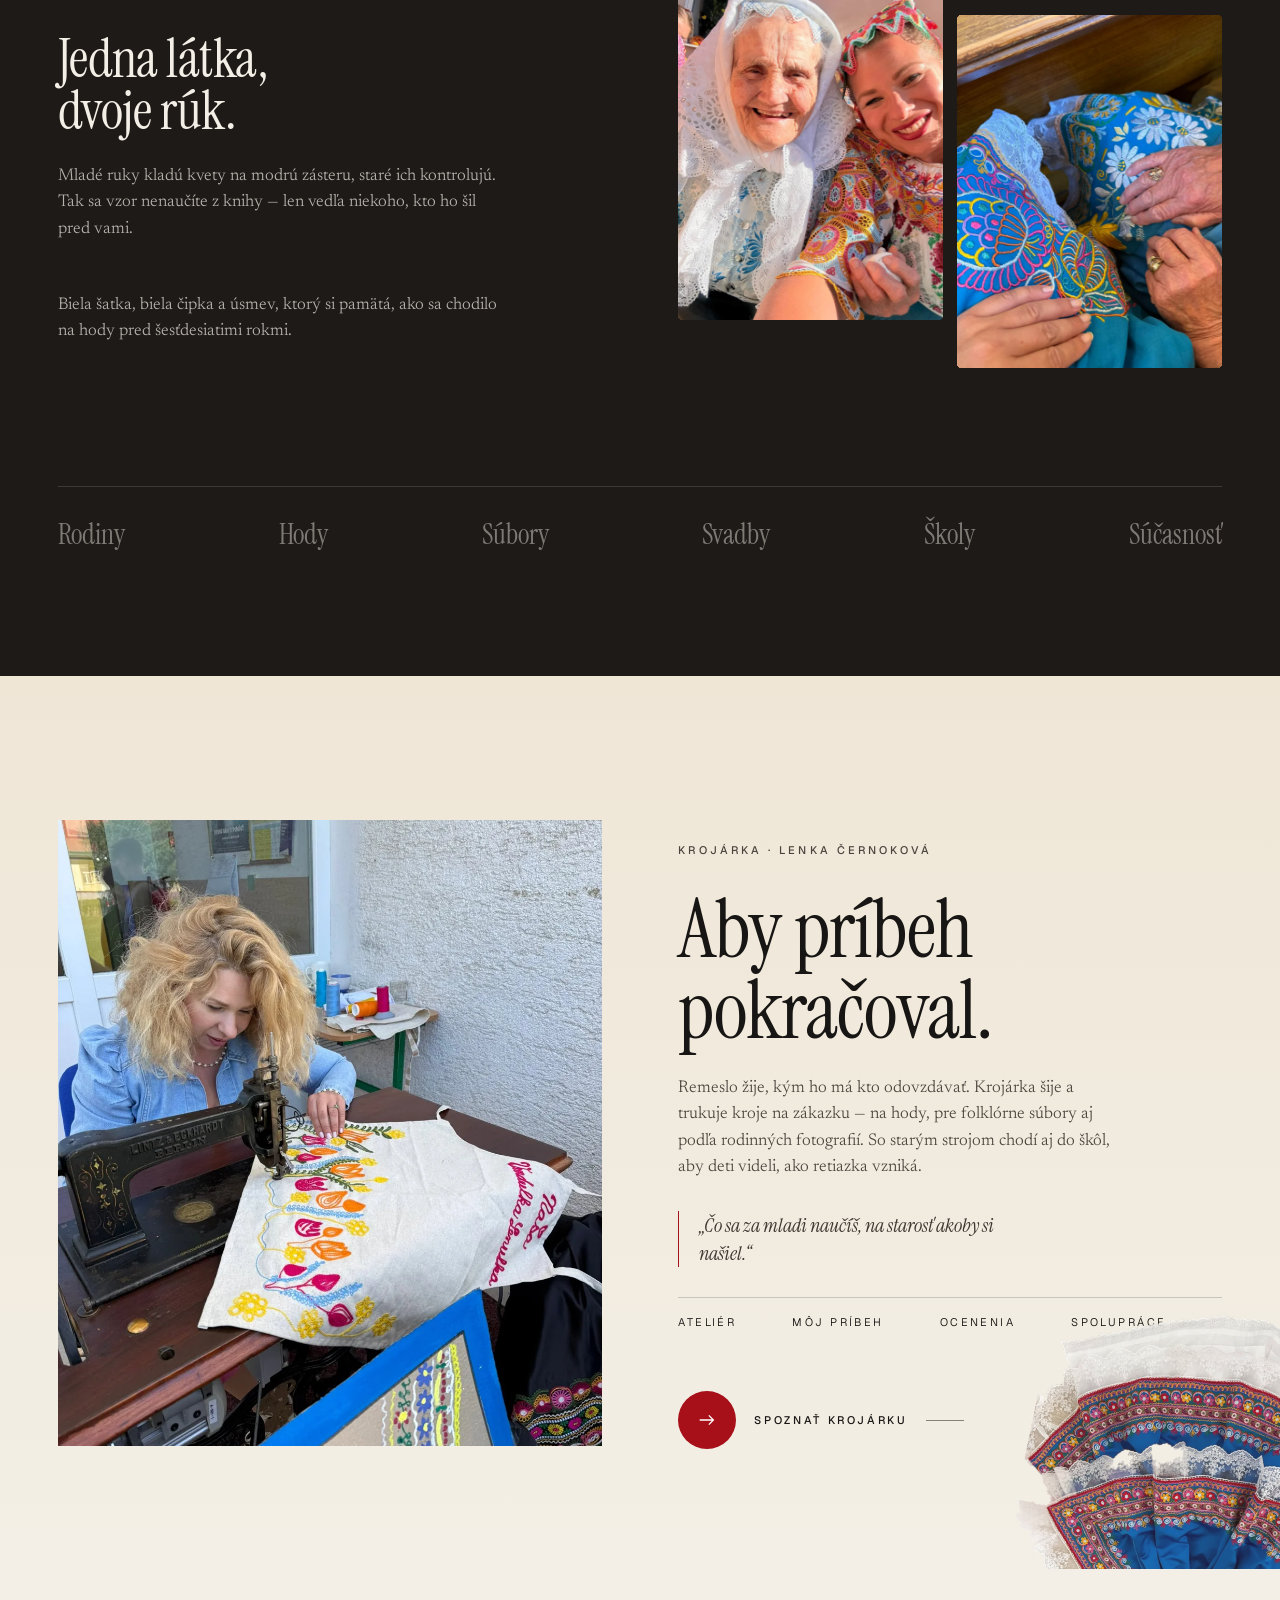
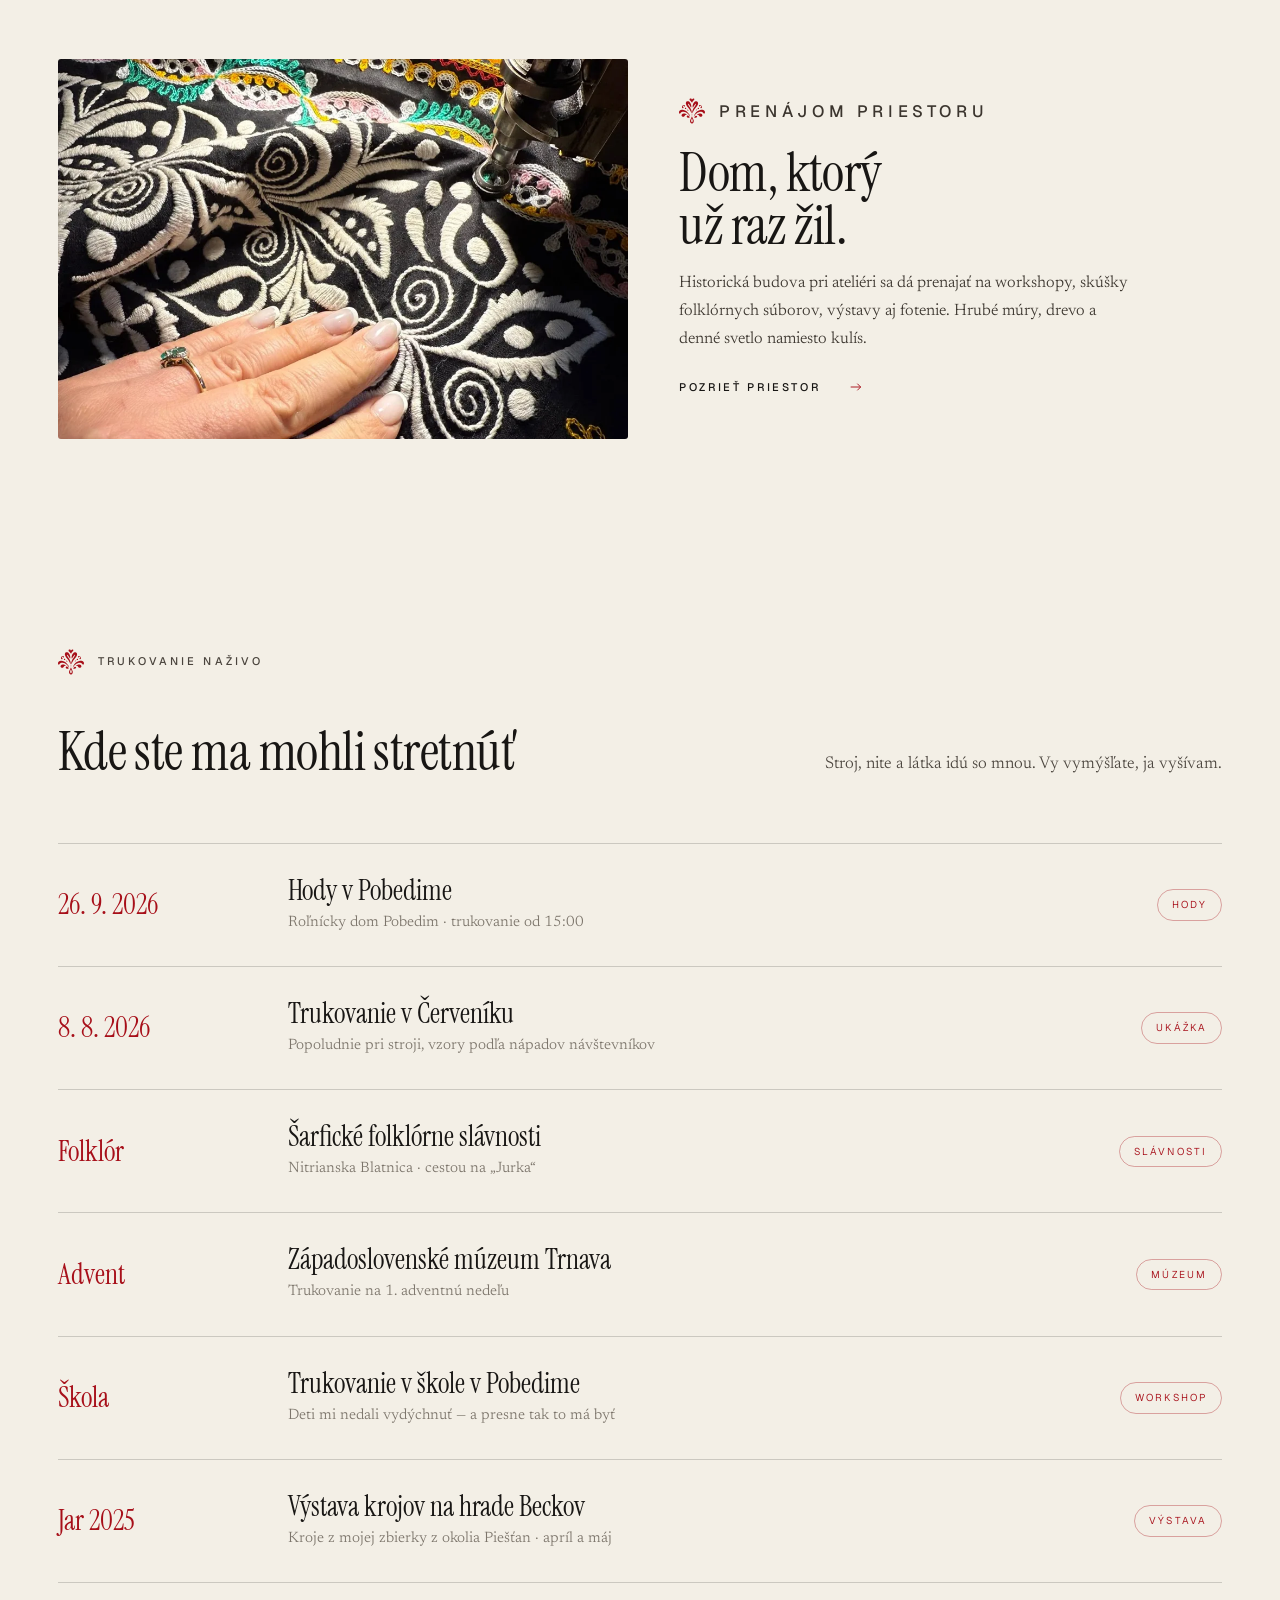
==== commit c94840e6: "Alt logo verzia: monogram z kruhového loga namiesto starého ornamentu (menu, nadpisky a všade inde) " ====
--- a/index.html
+++ b/index.html
@@ -411,5 +411,6 @@
 <script src="main.js?v=69"></script>
 <script>(function(){var els=document.querySelectorAll("[data-svg]");if(!els.length)return;var cache={};els.forEach(function(e){var u=e.dataset.svg;(cache[u]=cache[u]||fetch(u).then(function(r){return r.text()})).then(function(t){e.innerHTML=t;var s=e.querySelector("svg");if(s){s.removeAttribute("width");s.removeAttribute("height")}})})})();/*inlineSvg*/</script>
 <script>/*ornSig*/(function(){if(!document.documentElement.classList.contains("logo-sig"))return;var NS="http://www.w3.org/2000/svg";fetch("logo/orn-sig-paths.txt?v=1").then(function(r){return r.text()}).then(function(p){var d=document.createElementNS(NS,"svg");d.setAttribute("style","position:absolute;width:0;height:0;overflow:hidden");d.setAttribute("aria-hidden","true");d.innerHTML="<symbol id=\"orn-sig\" viewBox=\"-6 56 442 378\">"+p+"</symbol>";document.body.prepend(d);var sw=function(root){(root||document).querySelectorAll("use").forEach(function(u){var h=u.getAttribute("href")||u.getAttribute("xlink:href");if(h==="#orn"){u.setAttribute("href","#orn-sig")}})};sw();new MutationObserver(function(){sw()}).observe(document.body,{childList:true,subtree:true});})})();</script>
+<script>/*ornAlt*/(function(){if(!document.documentElement.classList.contains("logo-alt"))return;var NS="http://www.w3.org/2000/svg";fetch("logo/orn-alt-symbol.txt?v=2").then(function(r){return r.text()}).then(function(mk){var d=document.createElementNS(NS,"svg");d.setAttribute("style","position:absolute;width:0;height:0;overflow:hidden");d.setAttribute("aria-hidden","true");d.innerHTML="<defs>"+mk+"</defs><symbol id=\"orn-alt\" viewBox=\"0 0 256 256\"><rect width=\"256\" height=\"256\" fill=\"currentColor\" mask=\"url(#mono-m)\"/></symbol>";document.body.prepend(d);var sw=function(){document.querySelectorAll("use").forEach(function(u){var h=u.getAttribute("href")||u.getAttribute("xlink:href");if(h==="#orn")u.setAttribute("href","#orn-alt")})};sw();new MutationObserver(sw).observe(document.body,{childList:true,subtree:true});})})();</script>
 </body>
 </html>
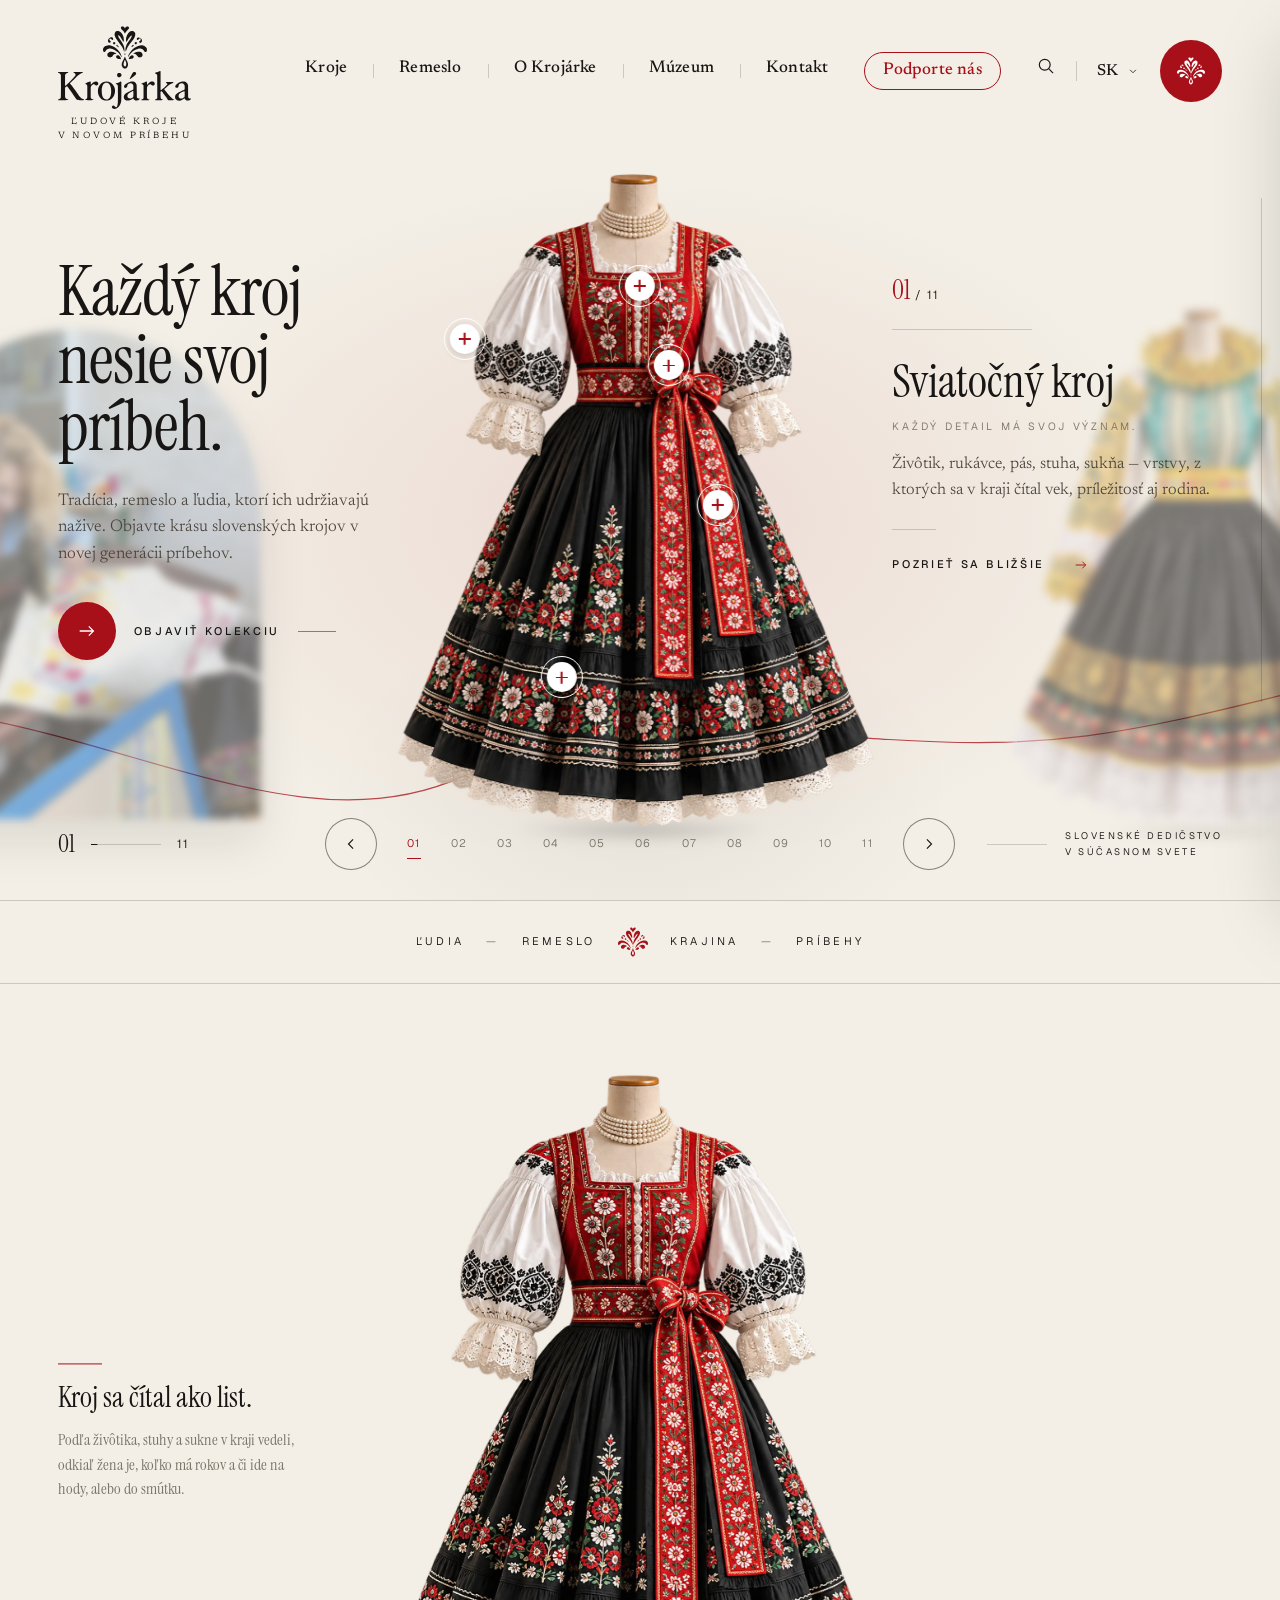
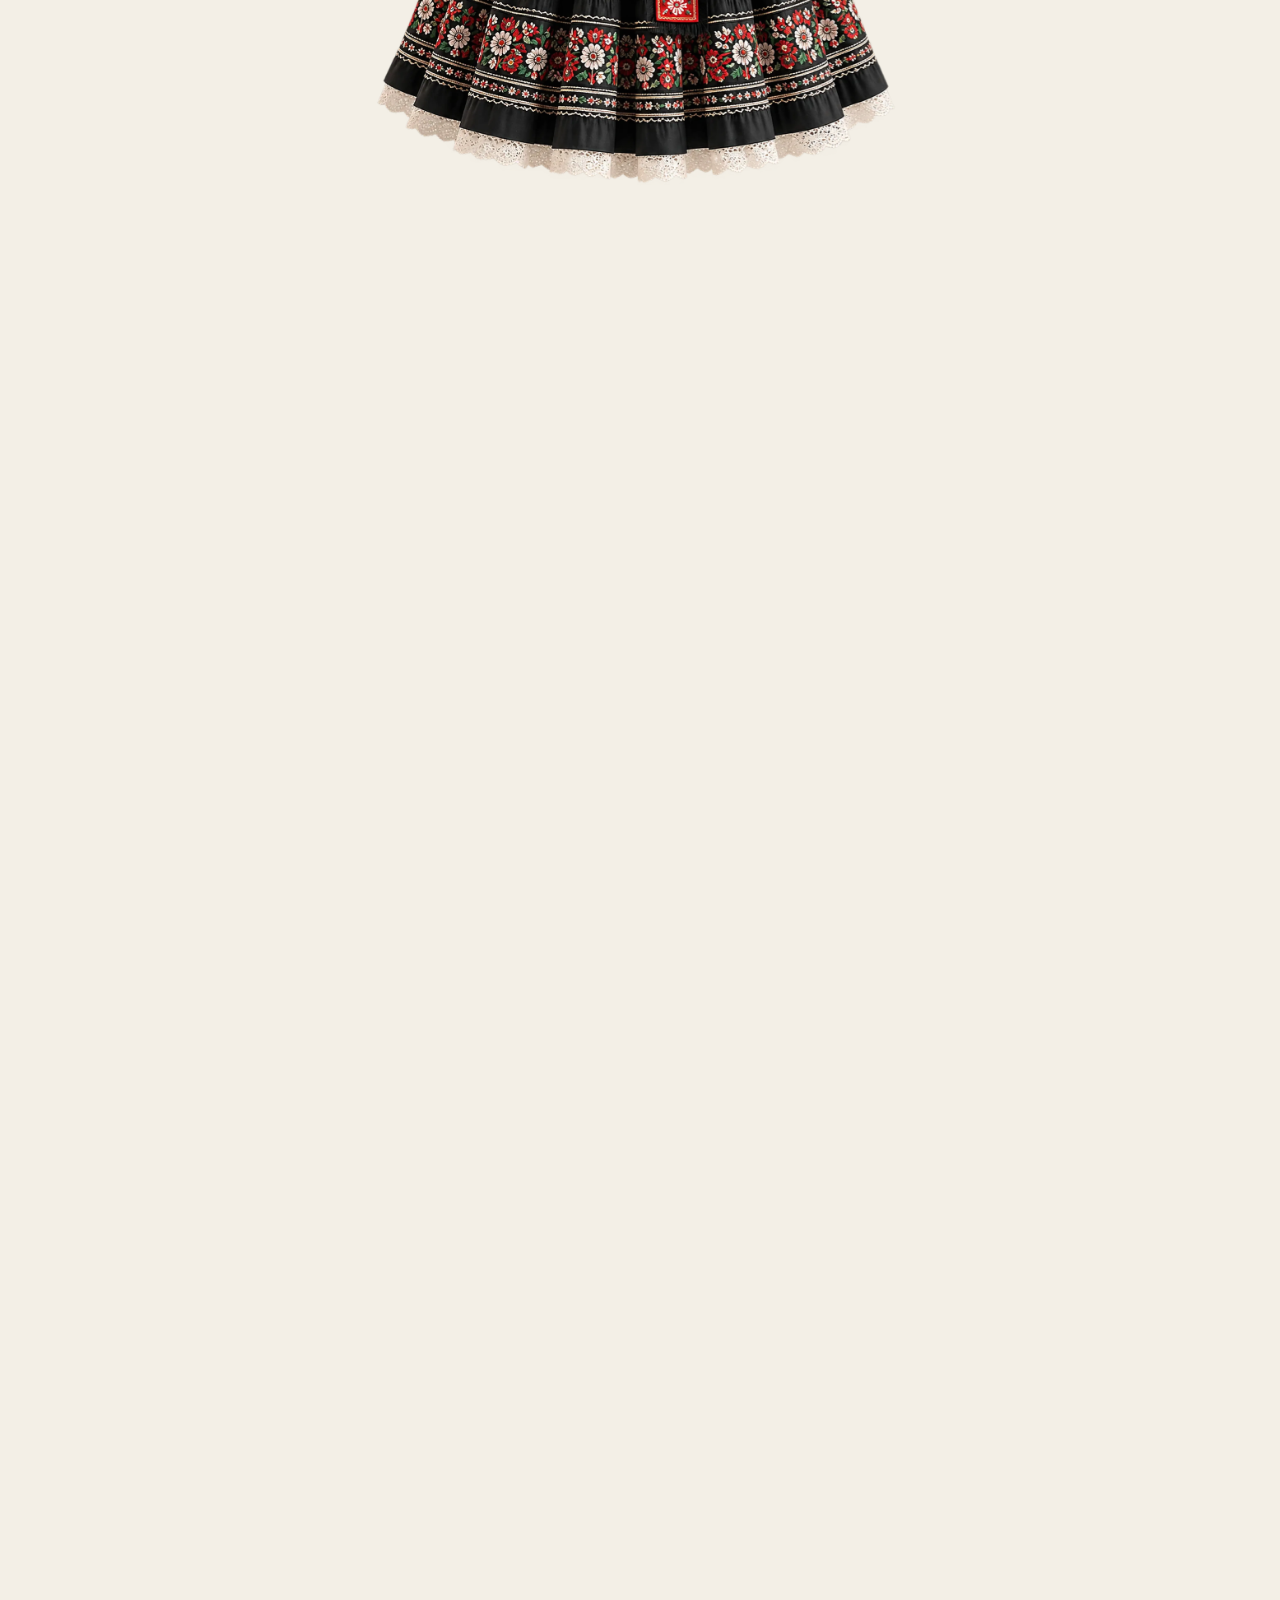
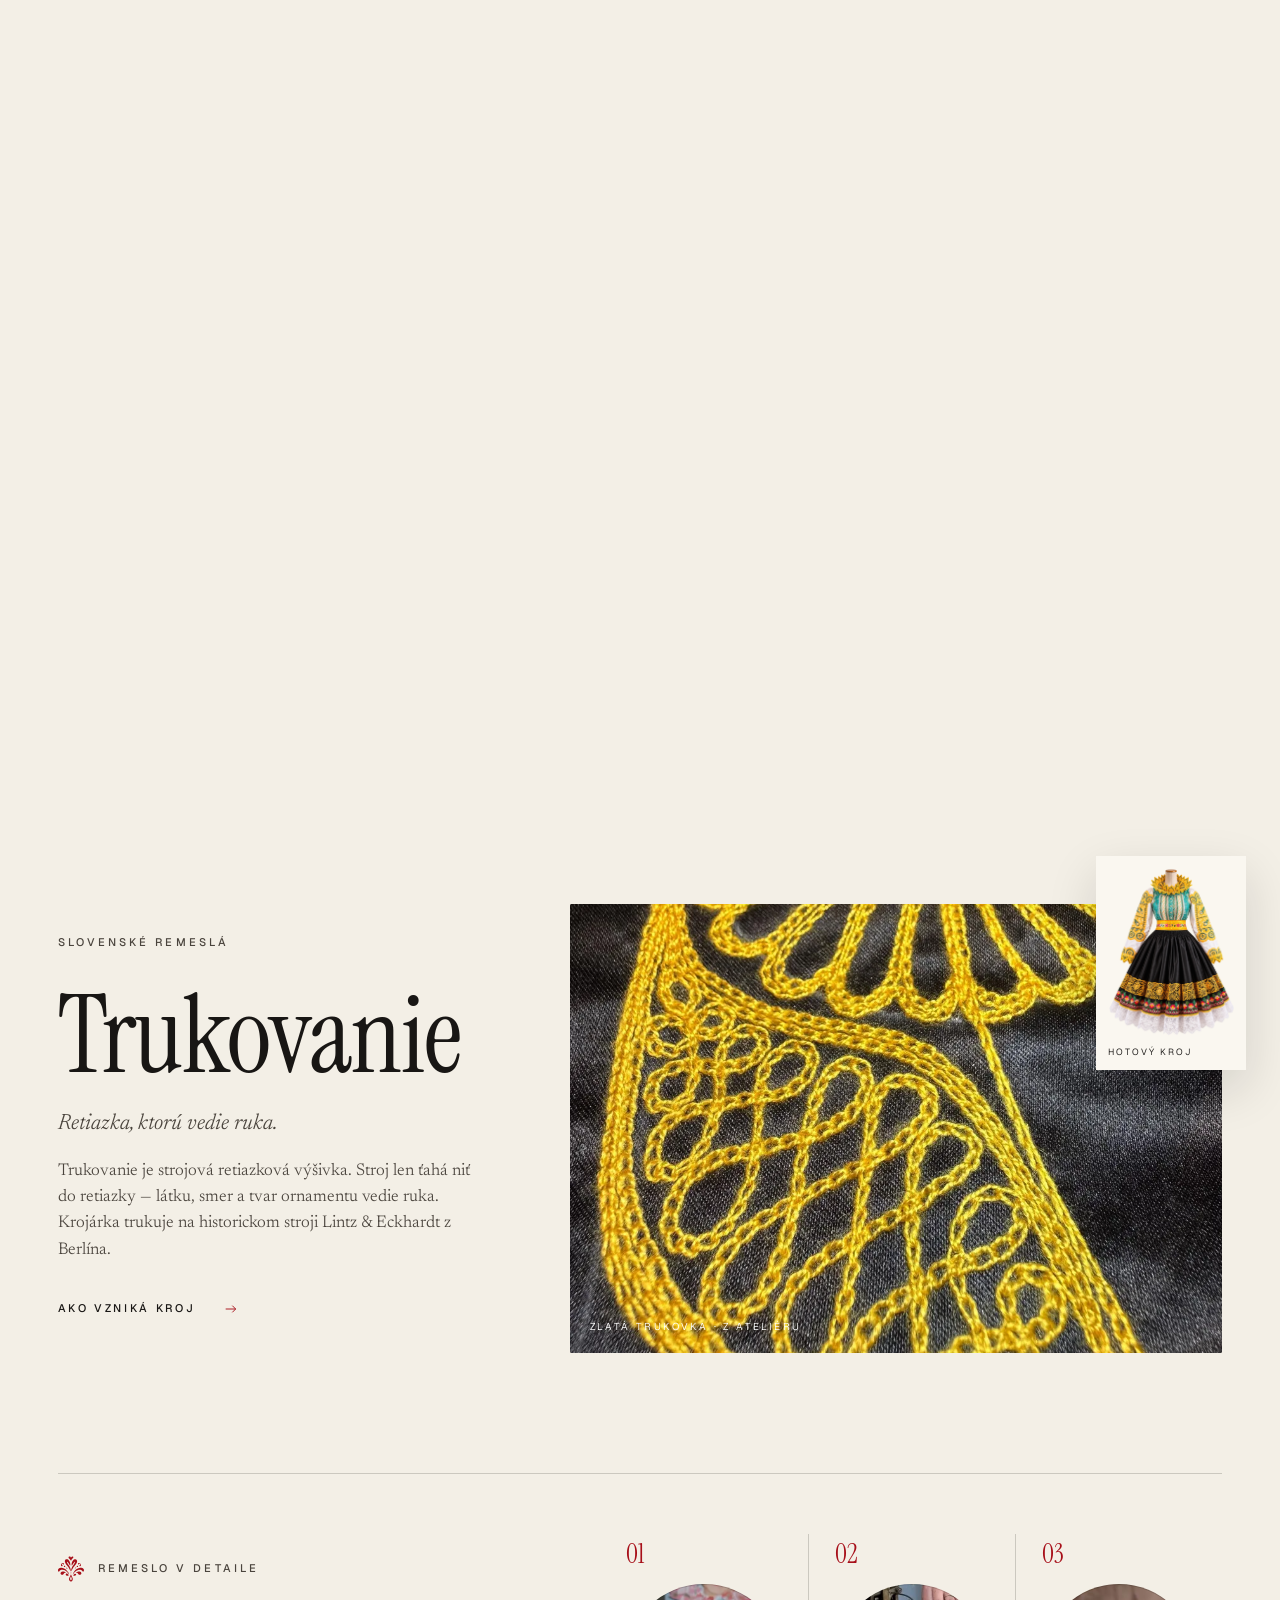
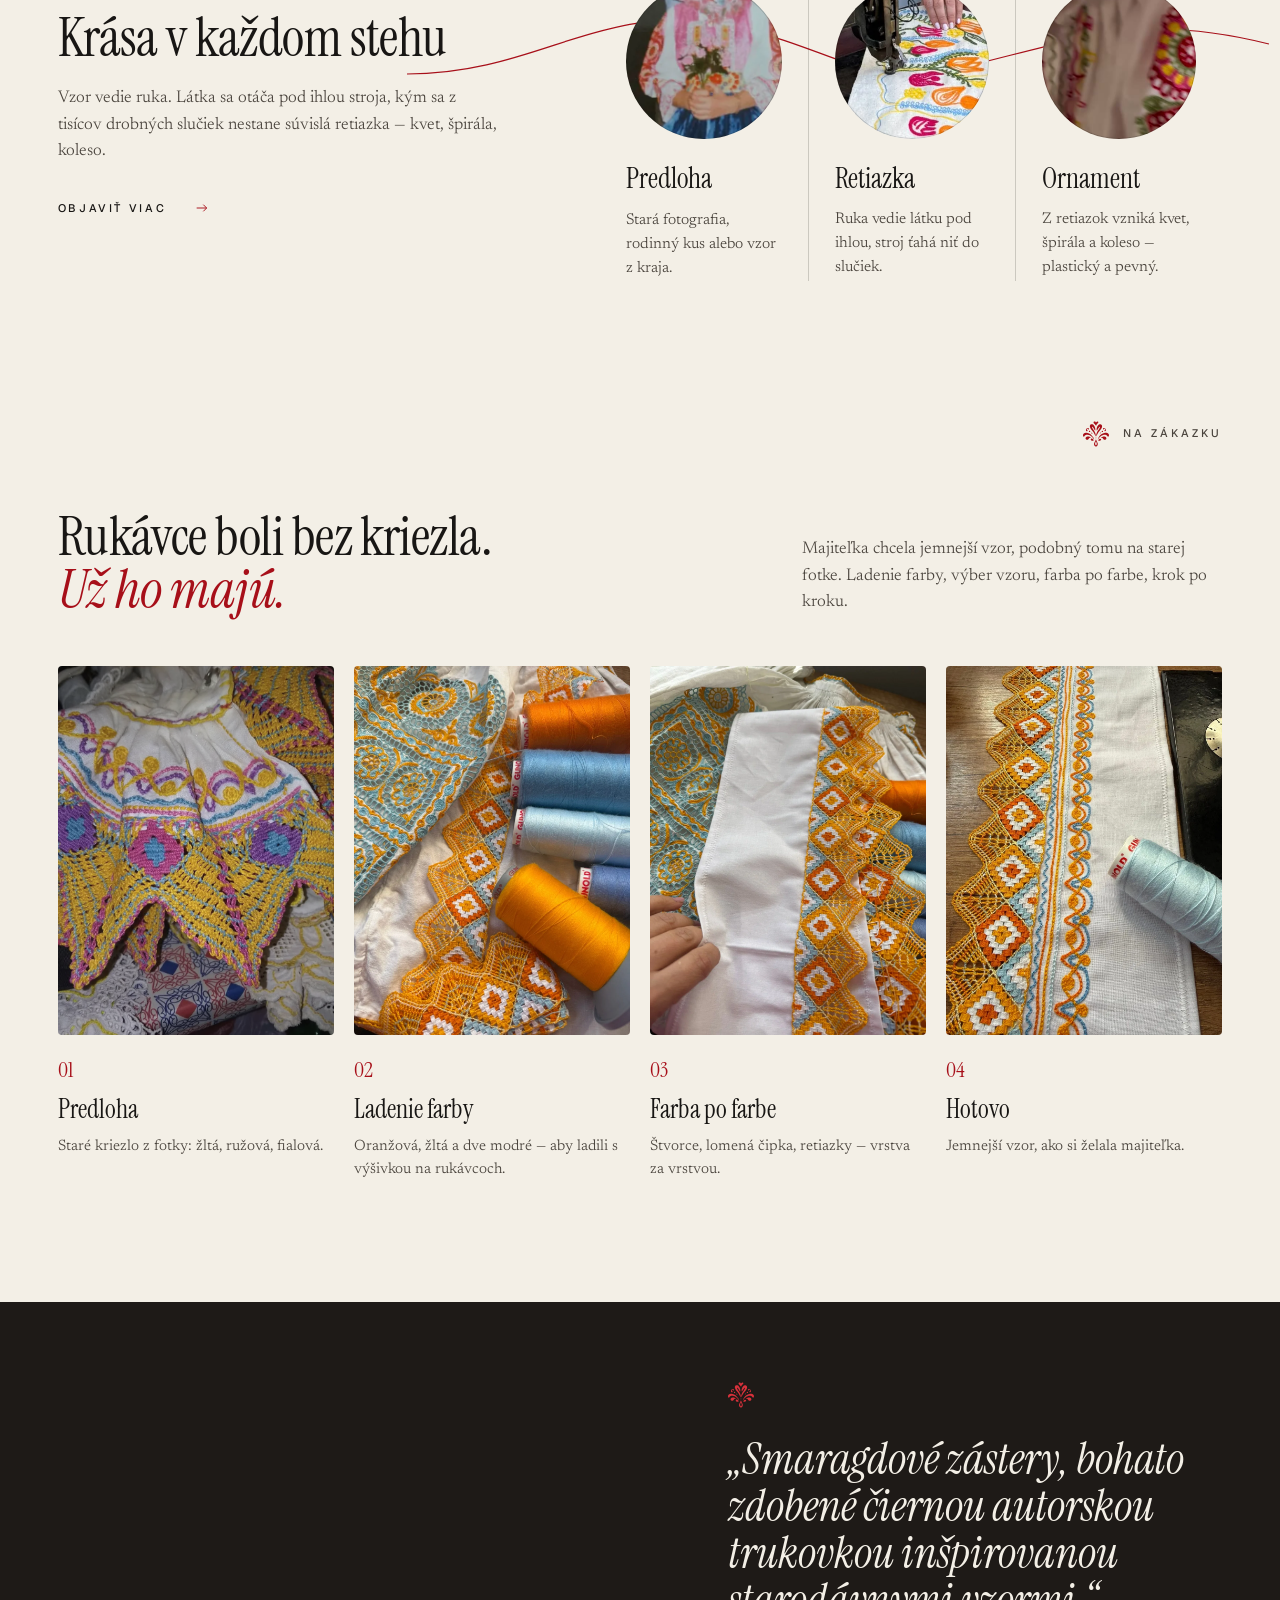
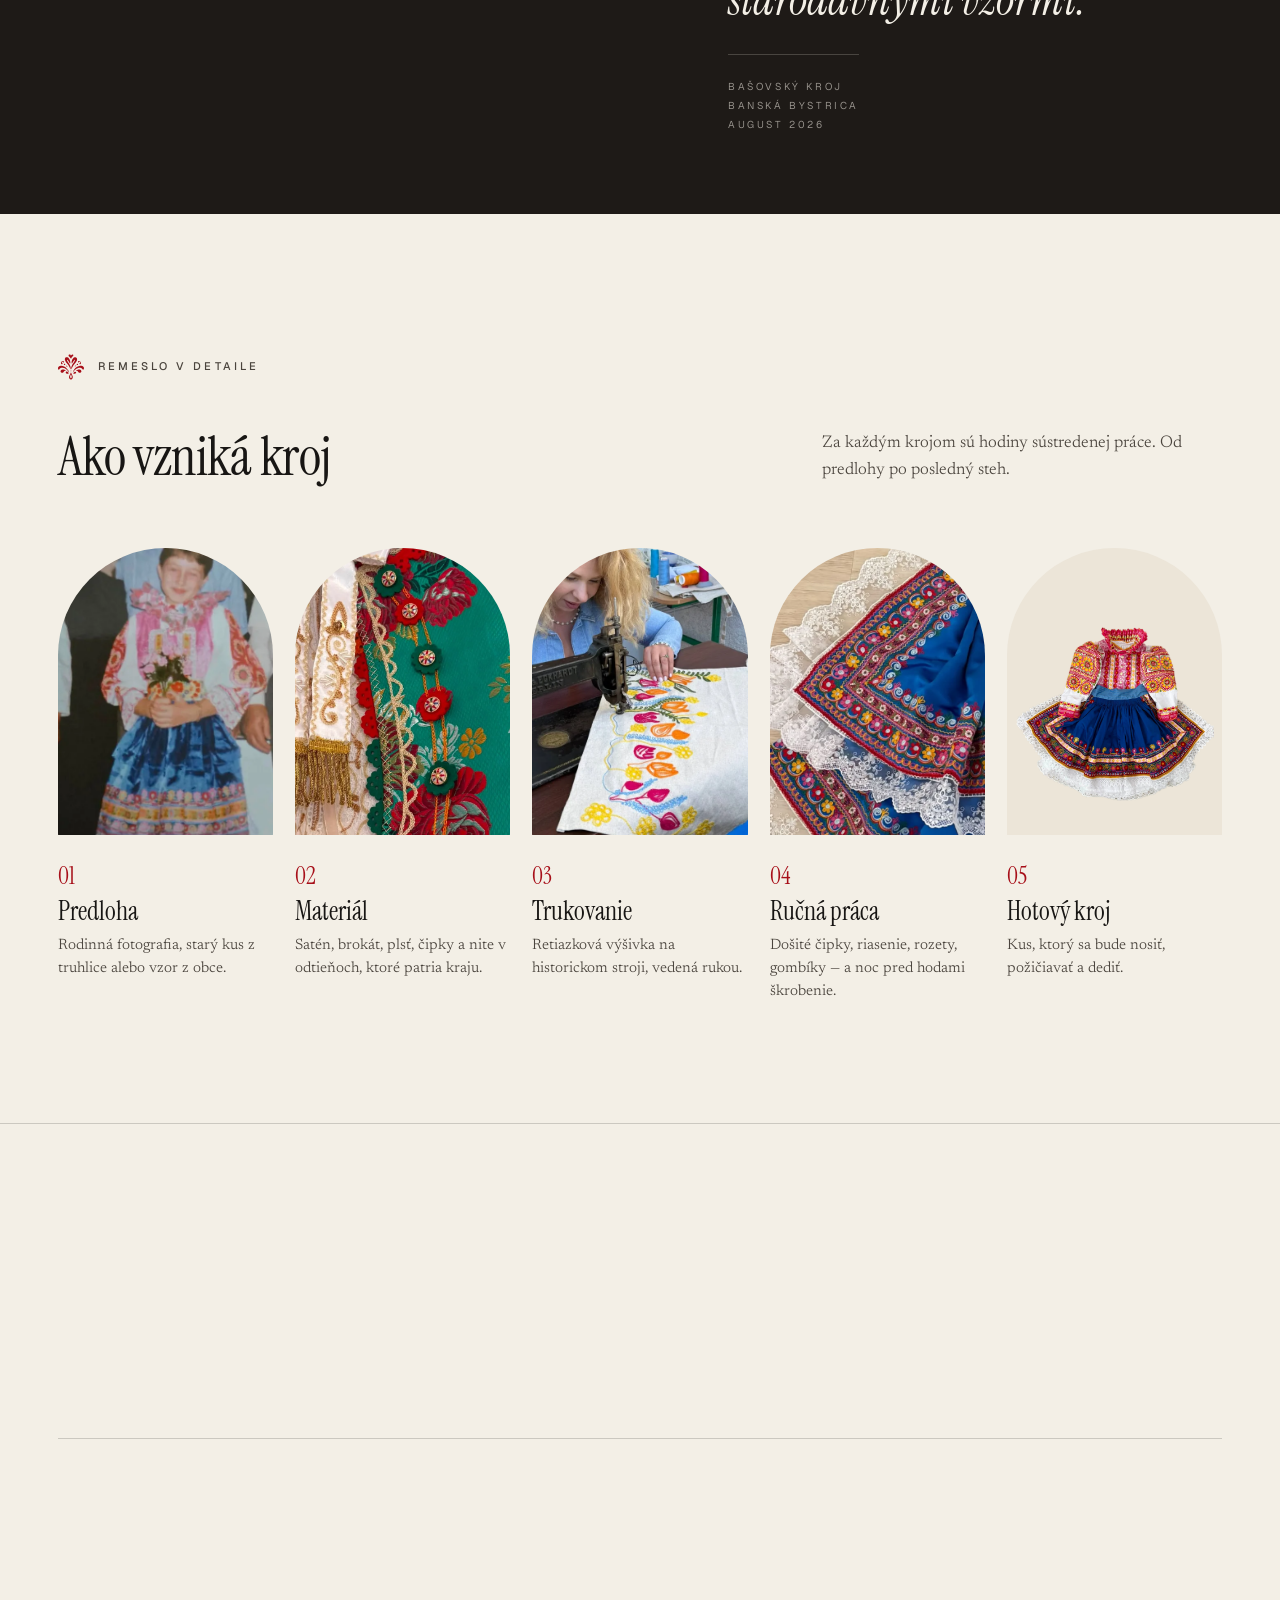
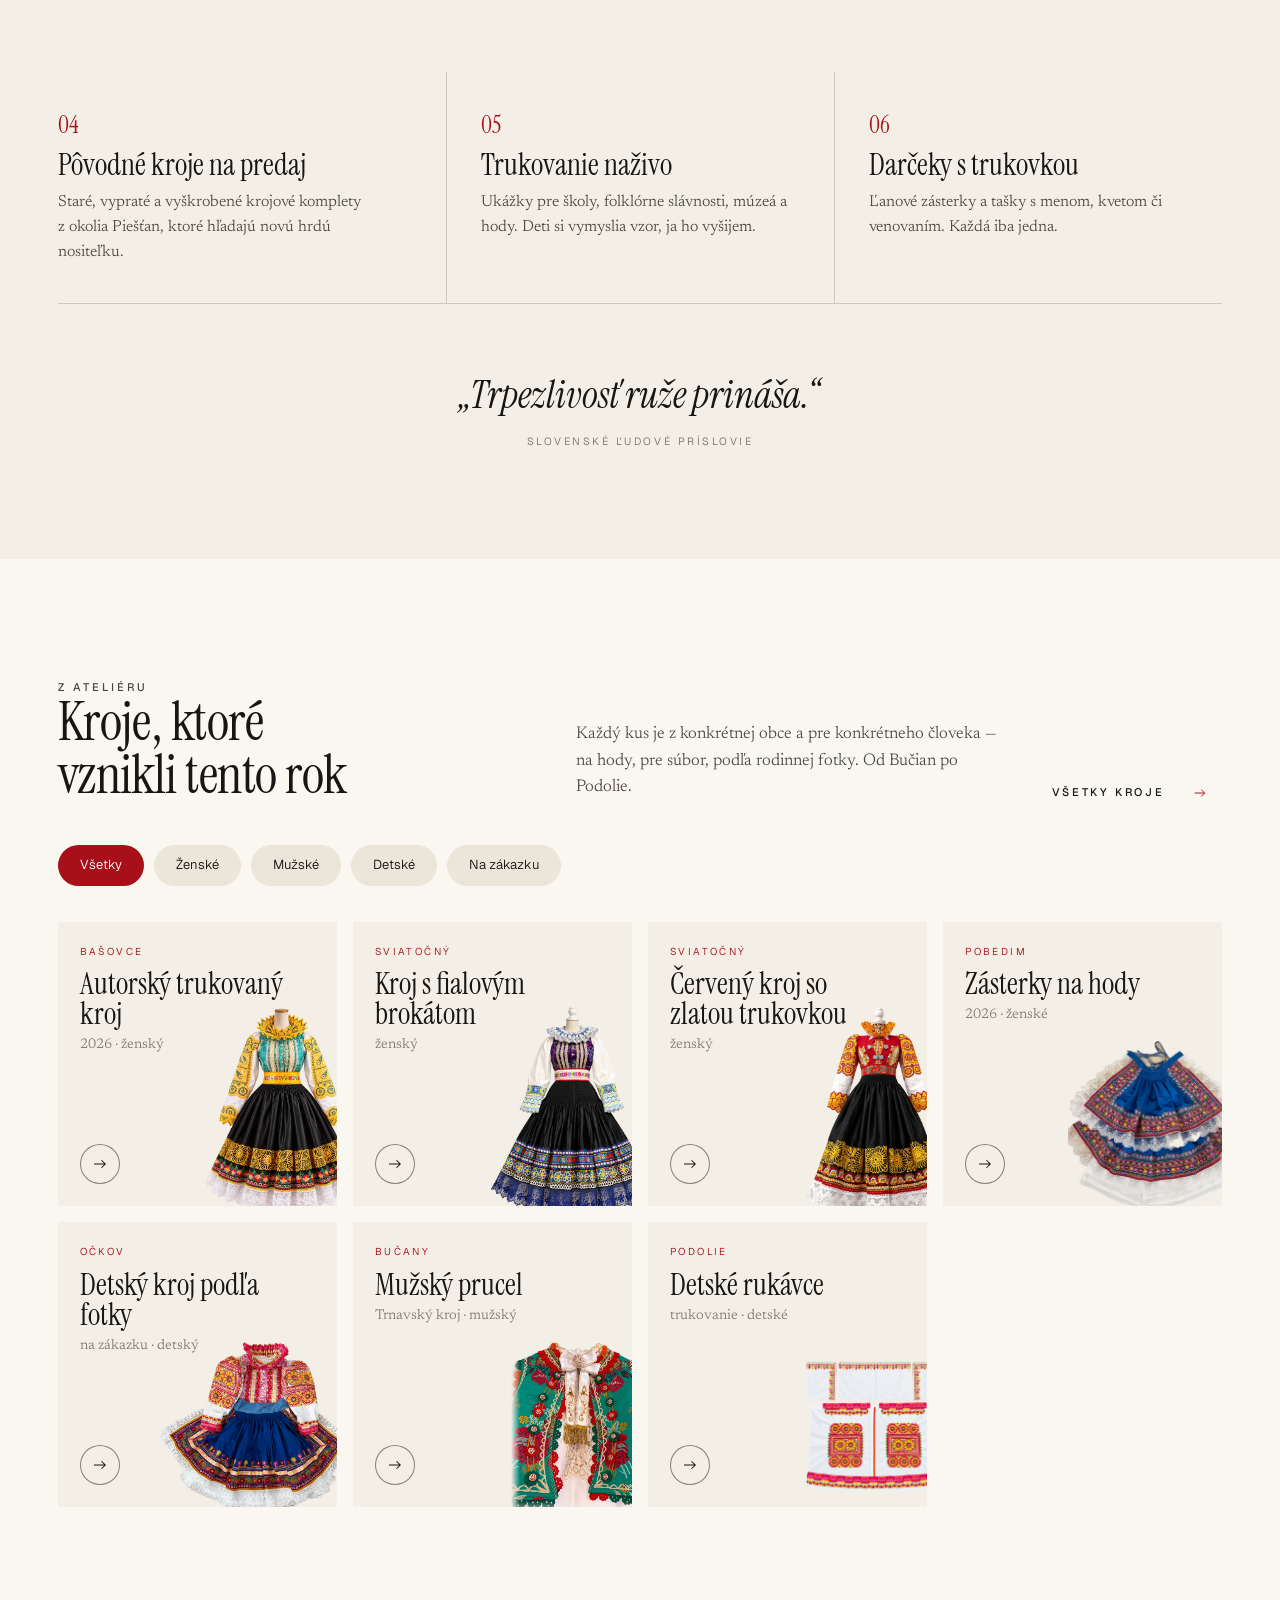
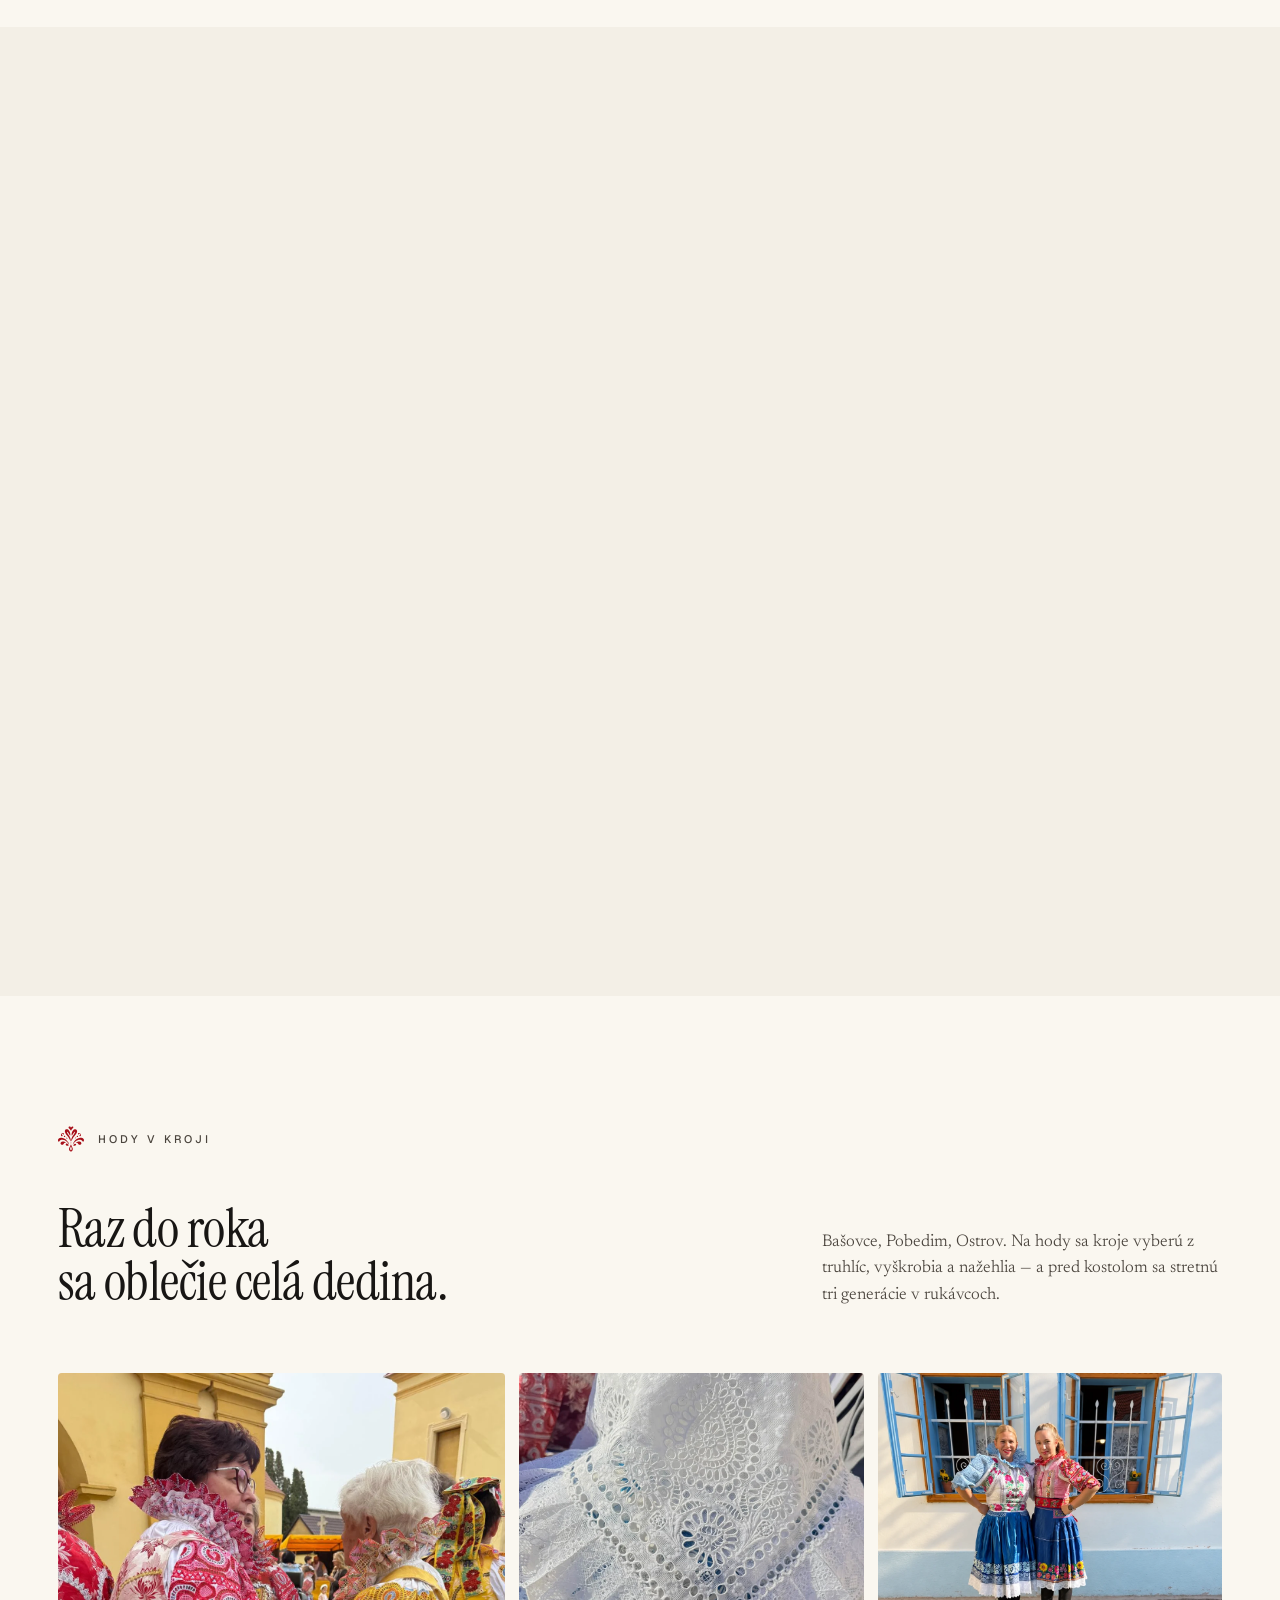
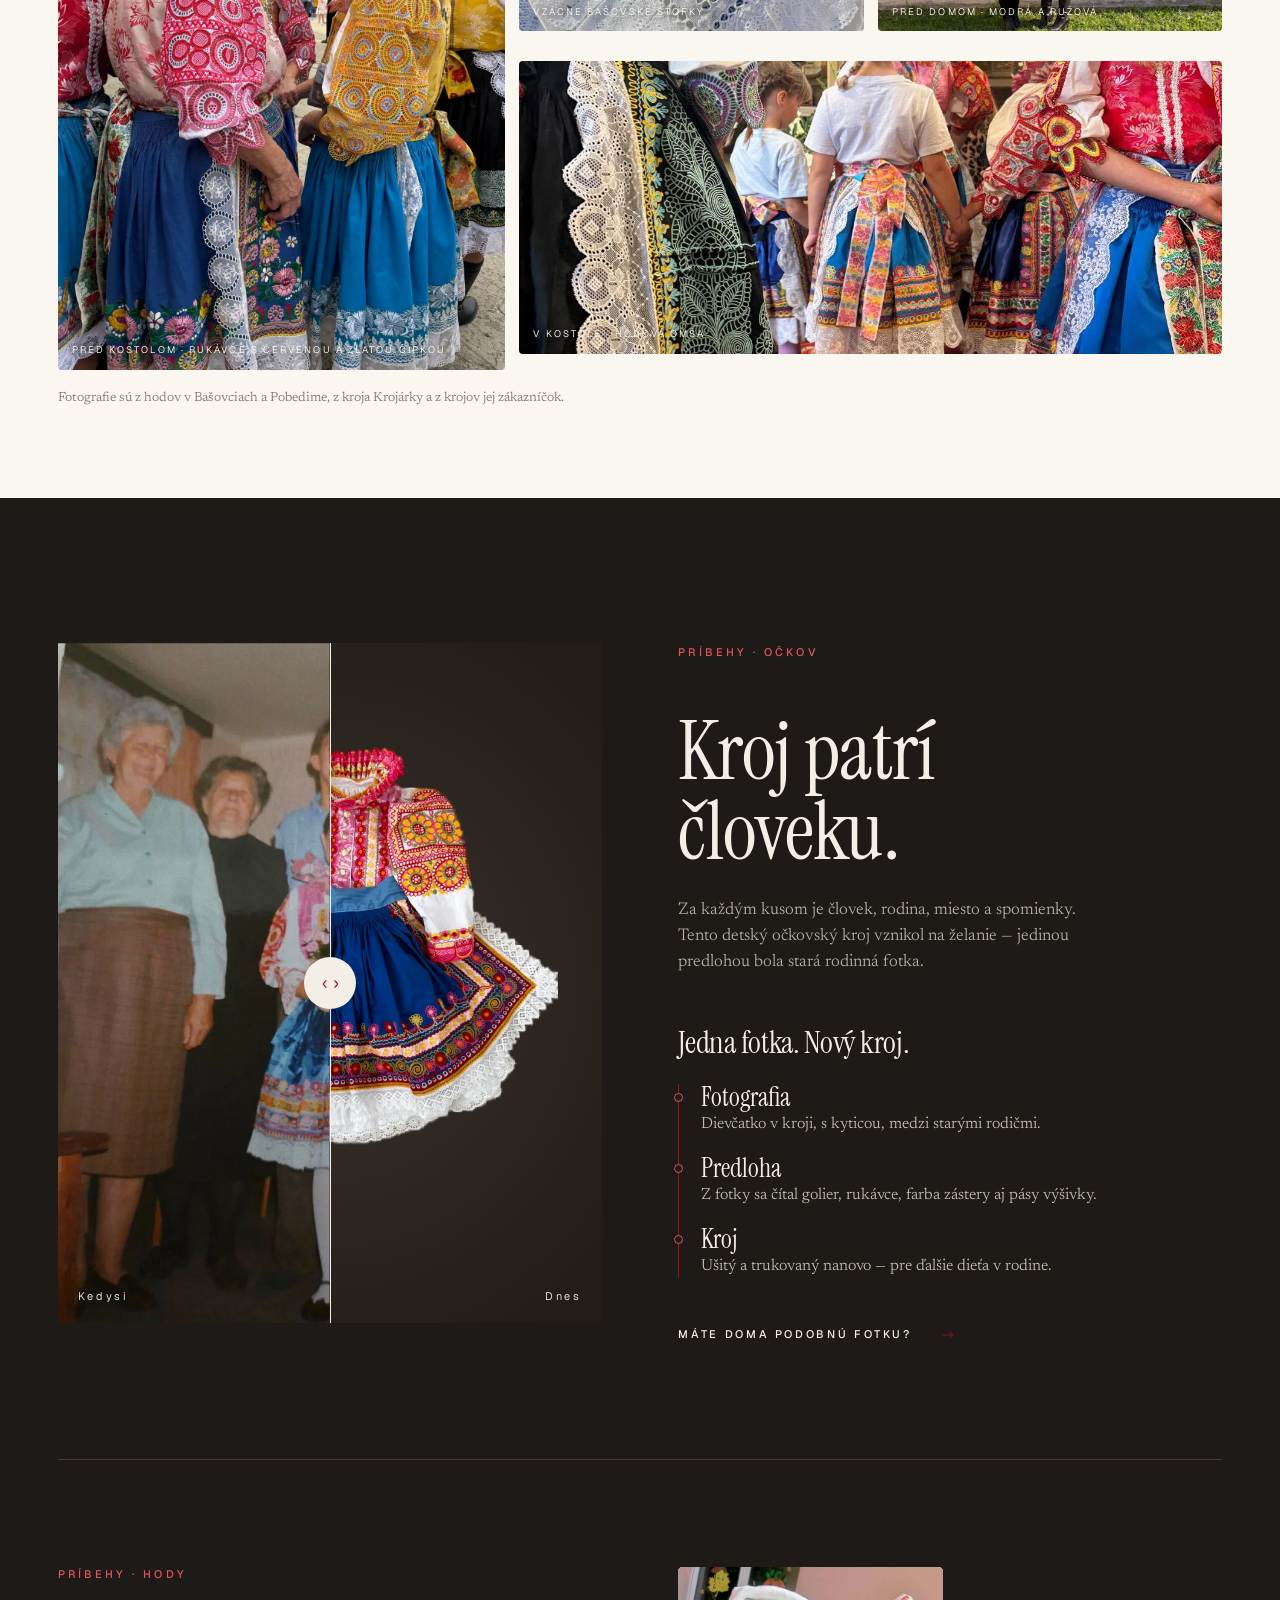
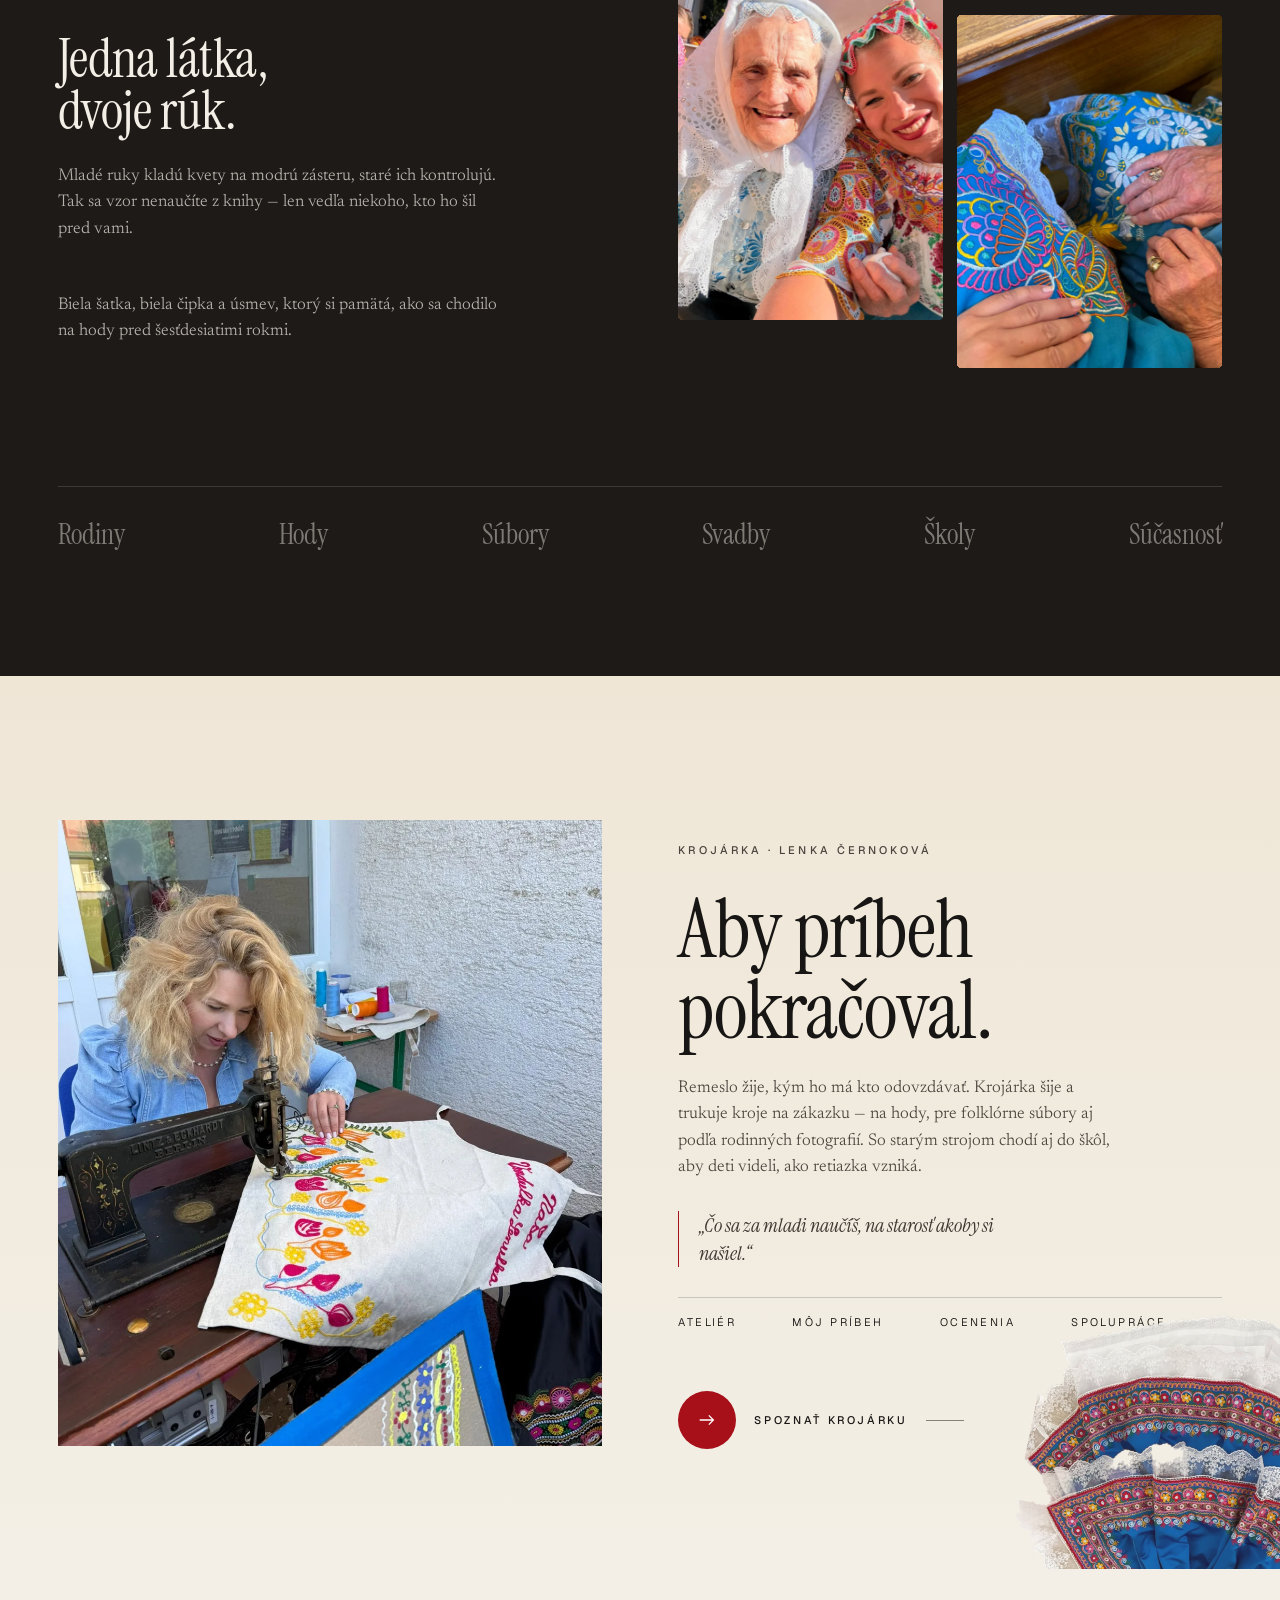
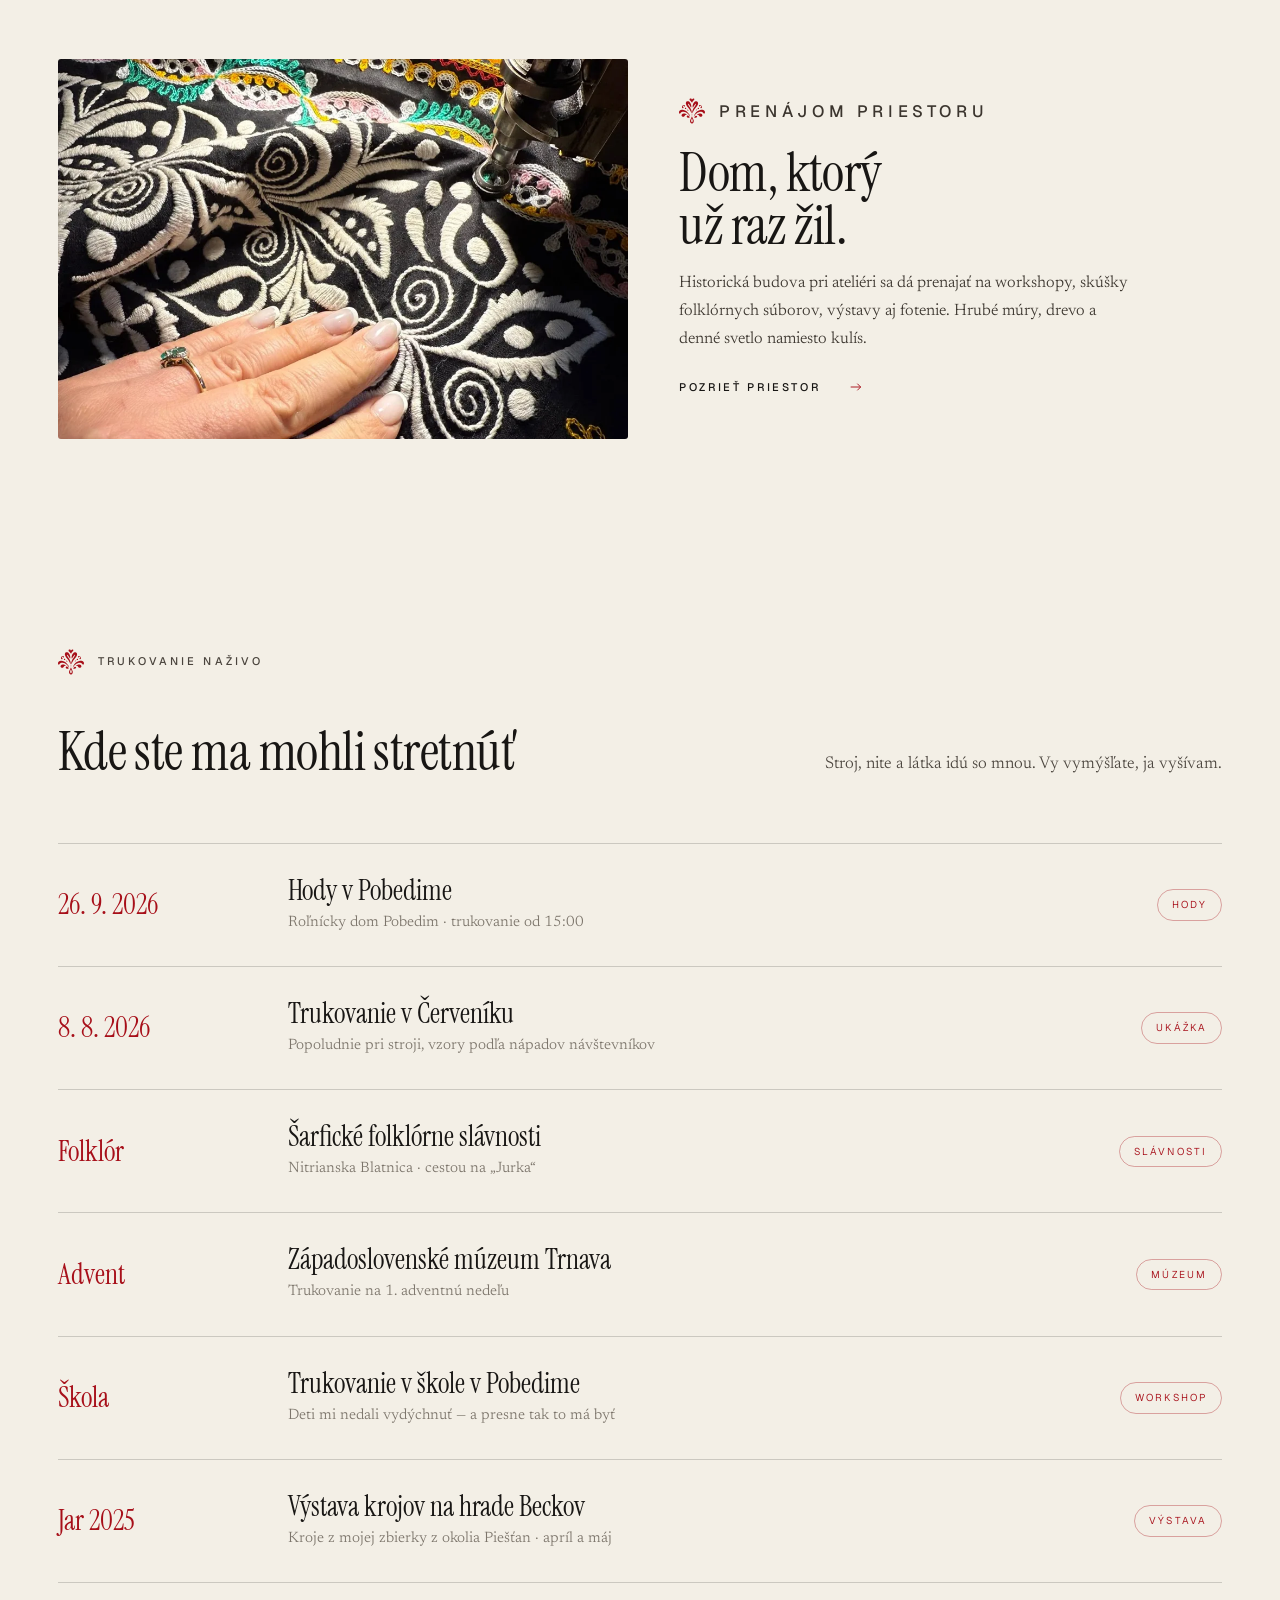
==== commit b538bea5: "Farebná varianta ?farba=modra: indigová na text a nadpisy, kráľovská modrá na akcenty (nadpisky, čís" ====
--- a/index.html
+++ b/index.html
@@ -1,6 +1,7 @@
 <!doctype html>
 <html lang="sk">
 <head>
+<script>/*farba*/(function(){var d=document.documentElement,q=location.search;try{if(/[?&]farba=modra/.test(q))localStorage.setItem("farba","modra");if(/[?&]farba=orig/.test(q))localStorage.removeItem("farba");if(localStorage.getItem("farba")==="modra")d.classList.add("farba-modra")}catch(e){if(/[?&]farba=modra/.test(q))d.classList.add("farba-modra")}})();</script>
 <script>if(/[?&]logo=alt/.test(location.search)||localStorage.getItem("logo")==="alt"){document.documentElement.classList.add("logo-alt");localStorage.setItem("logo","alt")}if(/[?&]logo=sig/.test(location.search)||localStorage.getItem("logo")==="sig"){document.documentElement.classList.remove("logo-alt");document.documentElement.classList.add("logo-sig");localStorage.setItem("logo","sig")}if(/[?&]logo=orig/.test(location.search)){localStorage.removeItem("logo");document.documentElement.classList.remove("logo-alt");document.documentElement.classList.remove("logo-sig")}</script>
 <meta charset="utf-8">
 <meta name="viewport" content="width=device-width, initial-scale=1">
@@ -12,7 +13,7 @@
 <link rel="preconnect" href="https://fonts.gstatic.com" crossorigin>
 <link href="https://fonts.googleapis.com/css2?family=Instrument+Serif:ital@0;1&family=Newsreader:ital,opsz,wght@0,6..72,300..500;1,6..72,300..400&family=Geist:wght@400;500&display=swap" rel="stylesheet">
 <link rel="preload" as="image" href="img/kroj-trukovanie.webp">
-<link rel="stylesheet" href="styles.css?v=92">
+<link rel="stylesheet" href="styles.css?v=93">
 <link rel="stylesheet" href="motion.css?v=2">
 <link rel="stylesheet" href="podstranky.css?v=2">
 </head>
--- a/styles.css
+++ b/styles.css
@@ -992,3 +992,18 @@
 
 /* niť v úvode: len na veľkých obrazovkách; pás umiestňuje main.js pod texty */
 @media (max-width: 1199px) { .hero-thread { display: none; } }
+
+/* ─── farebná varianta „modrá" (html.farba-modra, ?farba=modra): modrotlačová indigová ako druhá farba ───
+   Červená ostáva hlavná (logo, tlačidlá, pätička). Modrá berie text a nadpisy (namiesto čiernej)
+   a tiché akcenty: nadpisky, čísla, niť, ornamenty pri nadpiskoch. */
+html.farba-modra { --text: #17213d; --navy: #17213d; --royal: #2a3f8f; --line: rgba(23, 33, 61, .18); }
+html.farba-modra .display, html.farba-modra .display-l, html.farba-modra .display-m, html.farba-modra .display-s,
+html.farba-modra h1, html.farba-modra h2, html.farba-modra h3 { color: var(--navy); }
+html.farba-modra .eyebrow, html.farba-modra .orn-s { color: var(--royal); }
+html.farba-modra .counter b, html.farba-modra .stitch-steps .n, html.farba-modra .process-list .n, html.farba-modra .macro-facts .mf-k { color: var(--royal); }
+html.farba-modra .hero-thread path, html.farba-modra .macro-thread path { stroke: var(--royal); }
+html.farba-modra .macro-facts li::before { background: var(--royal); }
+/* na červených a tmavých plochách sa nič nemení */
+html.farba-modra .site-footer h2, html.farba-modra .site-footer h3, html.farba-modra .site-footer .display-l { color: inherit; }
+html.farba-modra .site-footer .eyebrow { color: #f7ece6; }
+html.farba-modra .sc.dark h1, html.farba-modra .sc.dark h2, html.farba-modra .sc.dark h3 { color: inherit; }
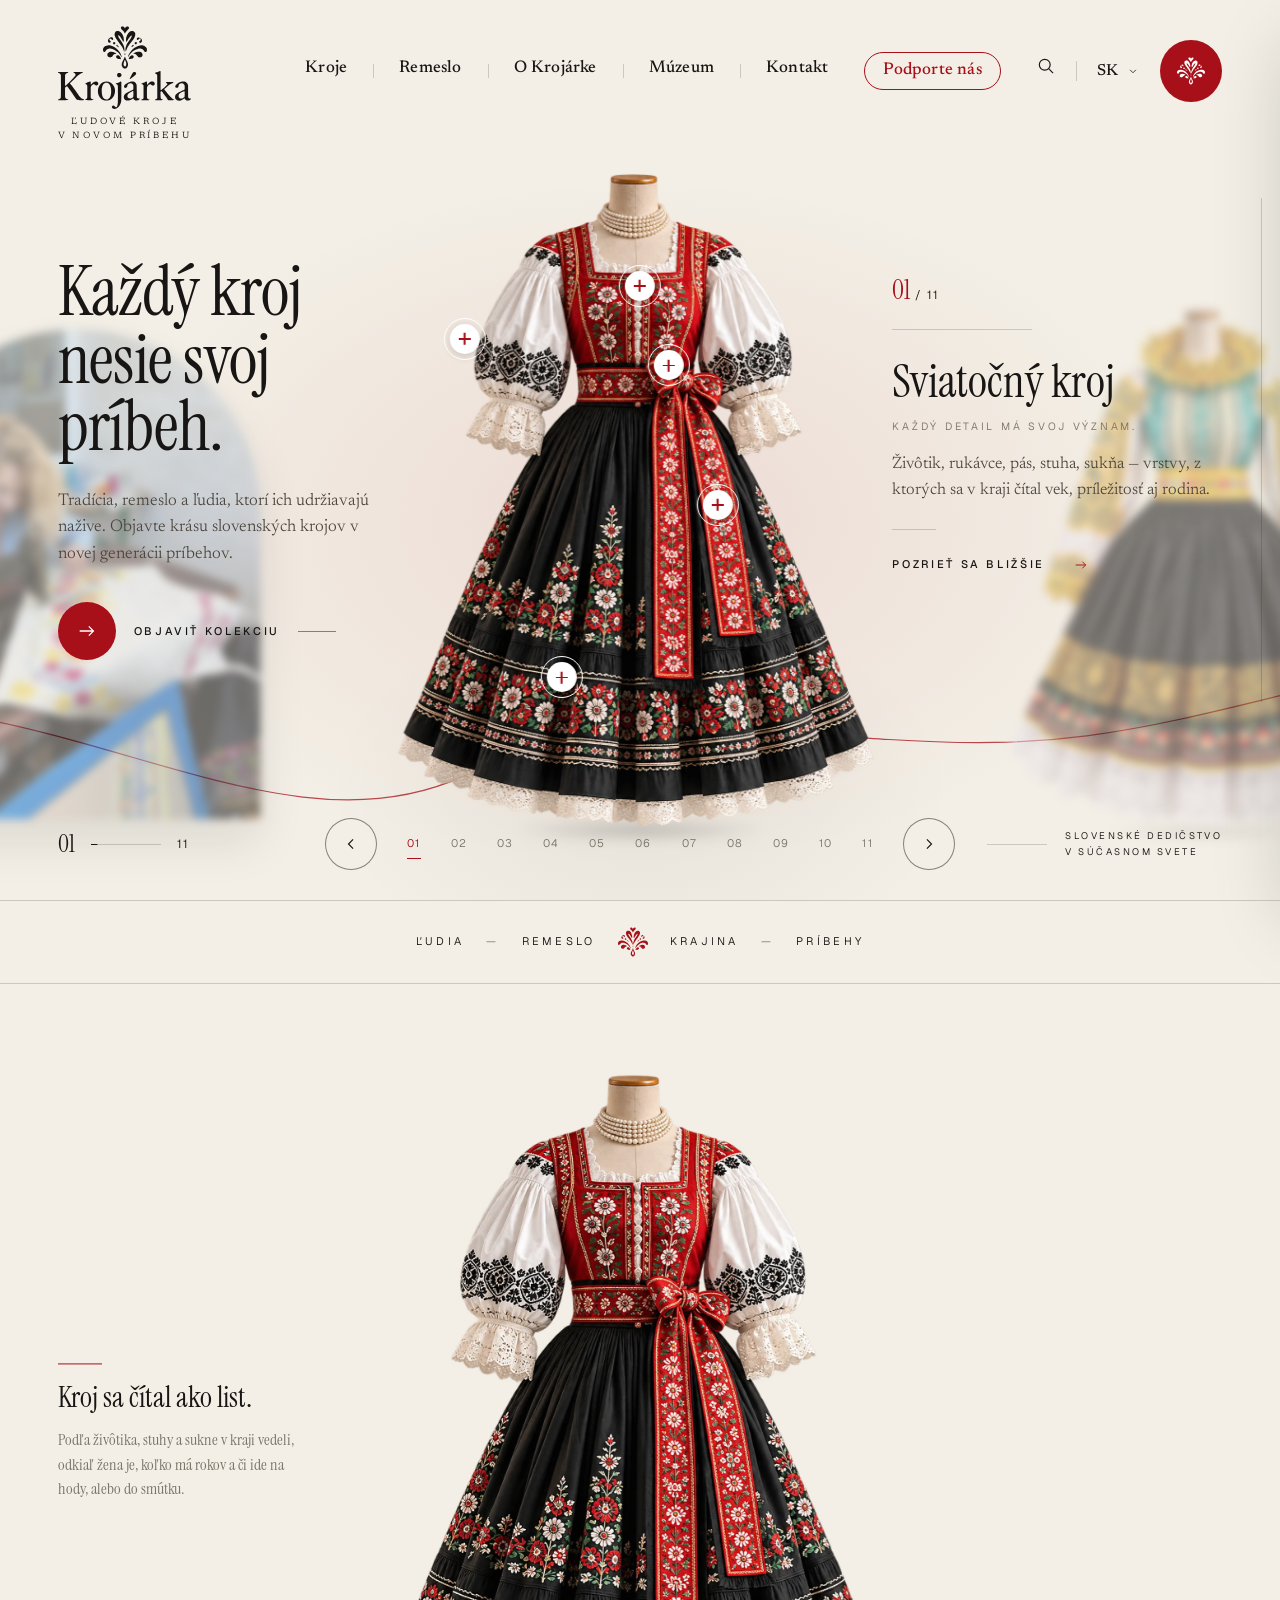
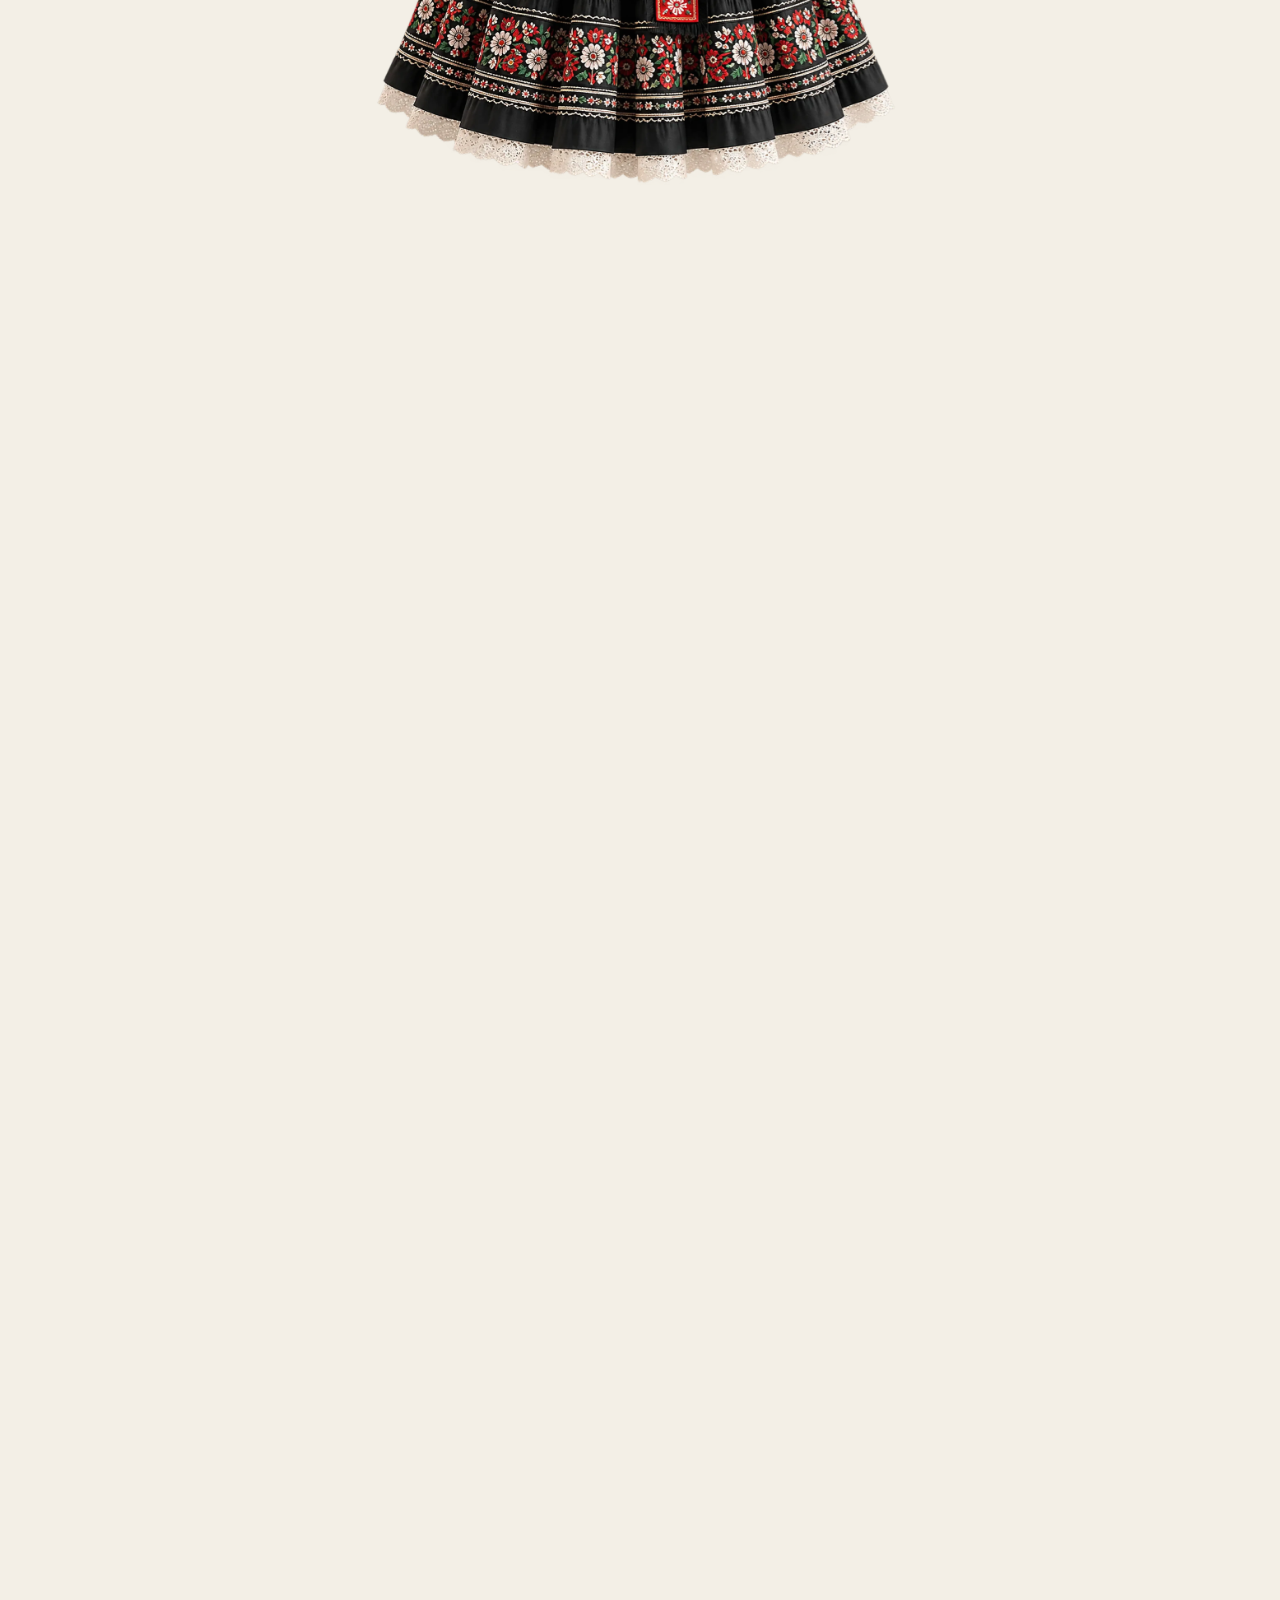
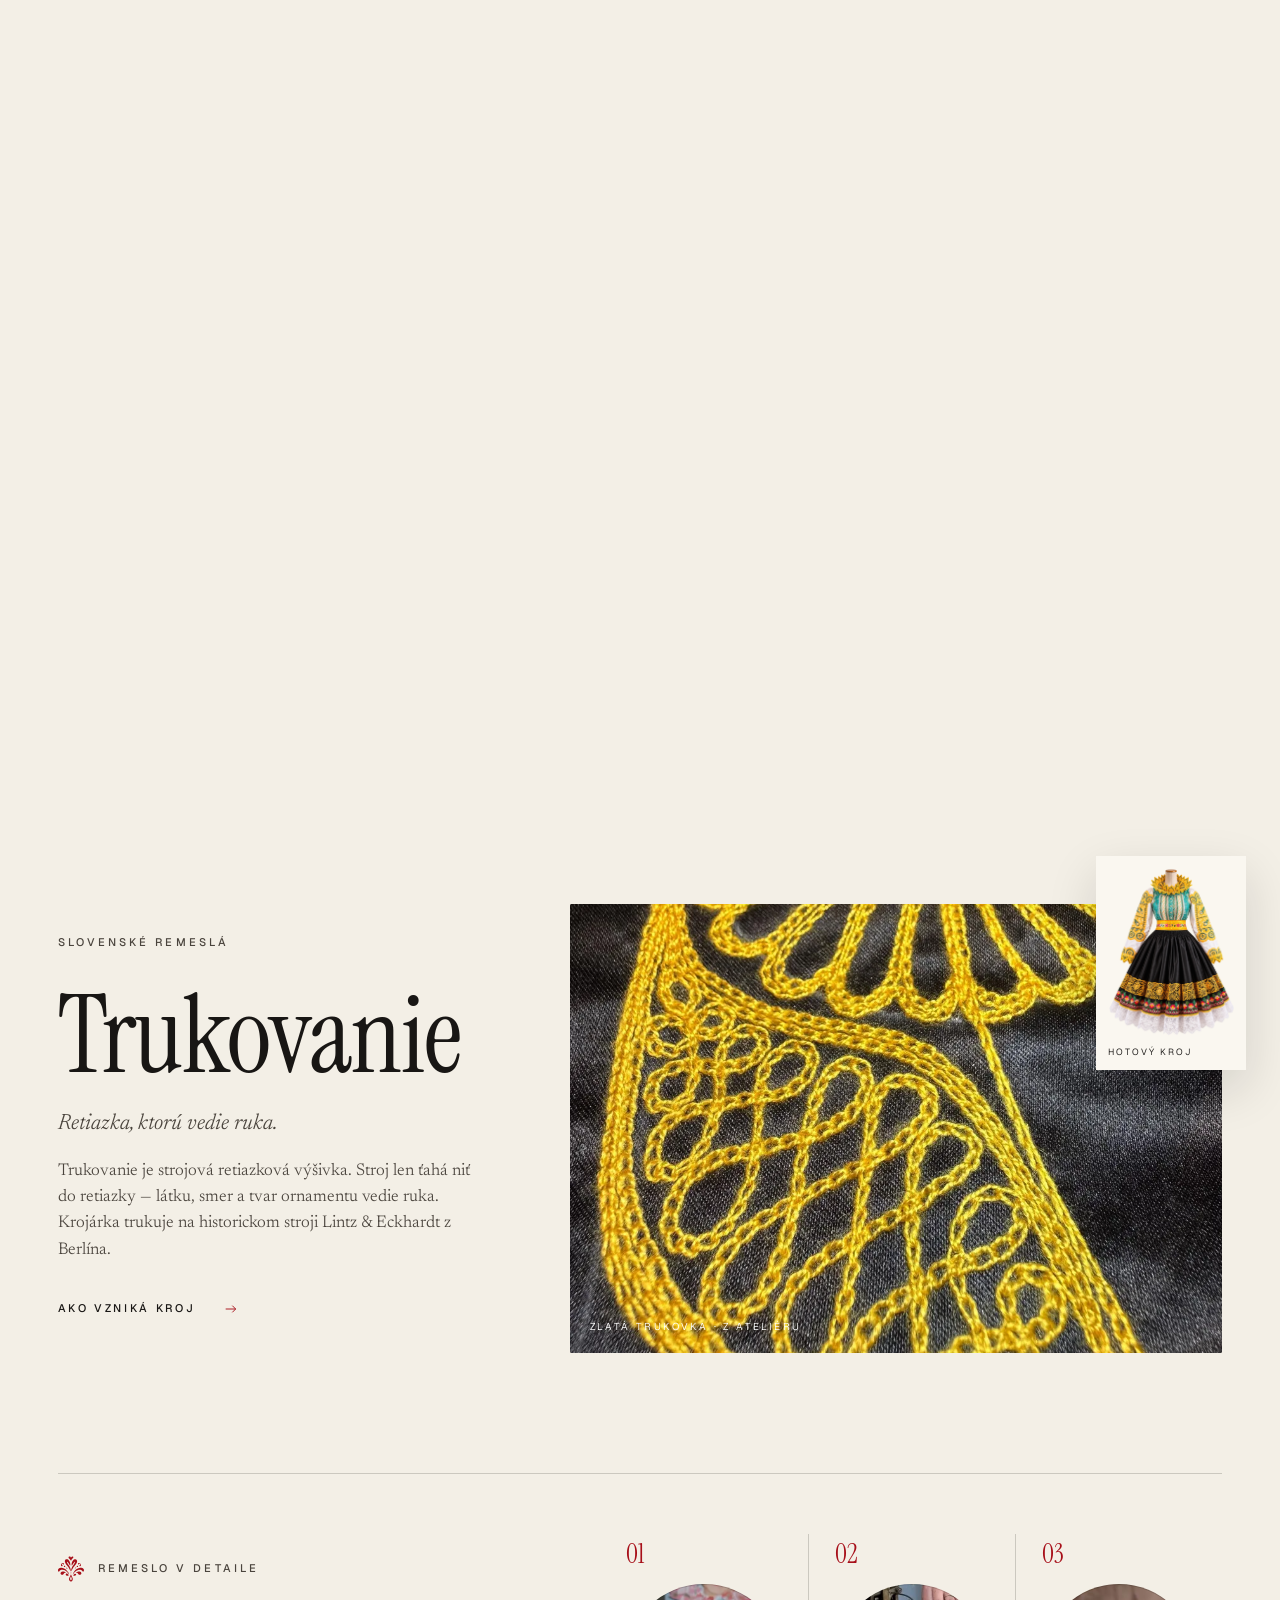
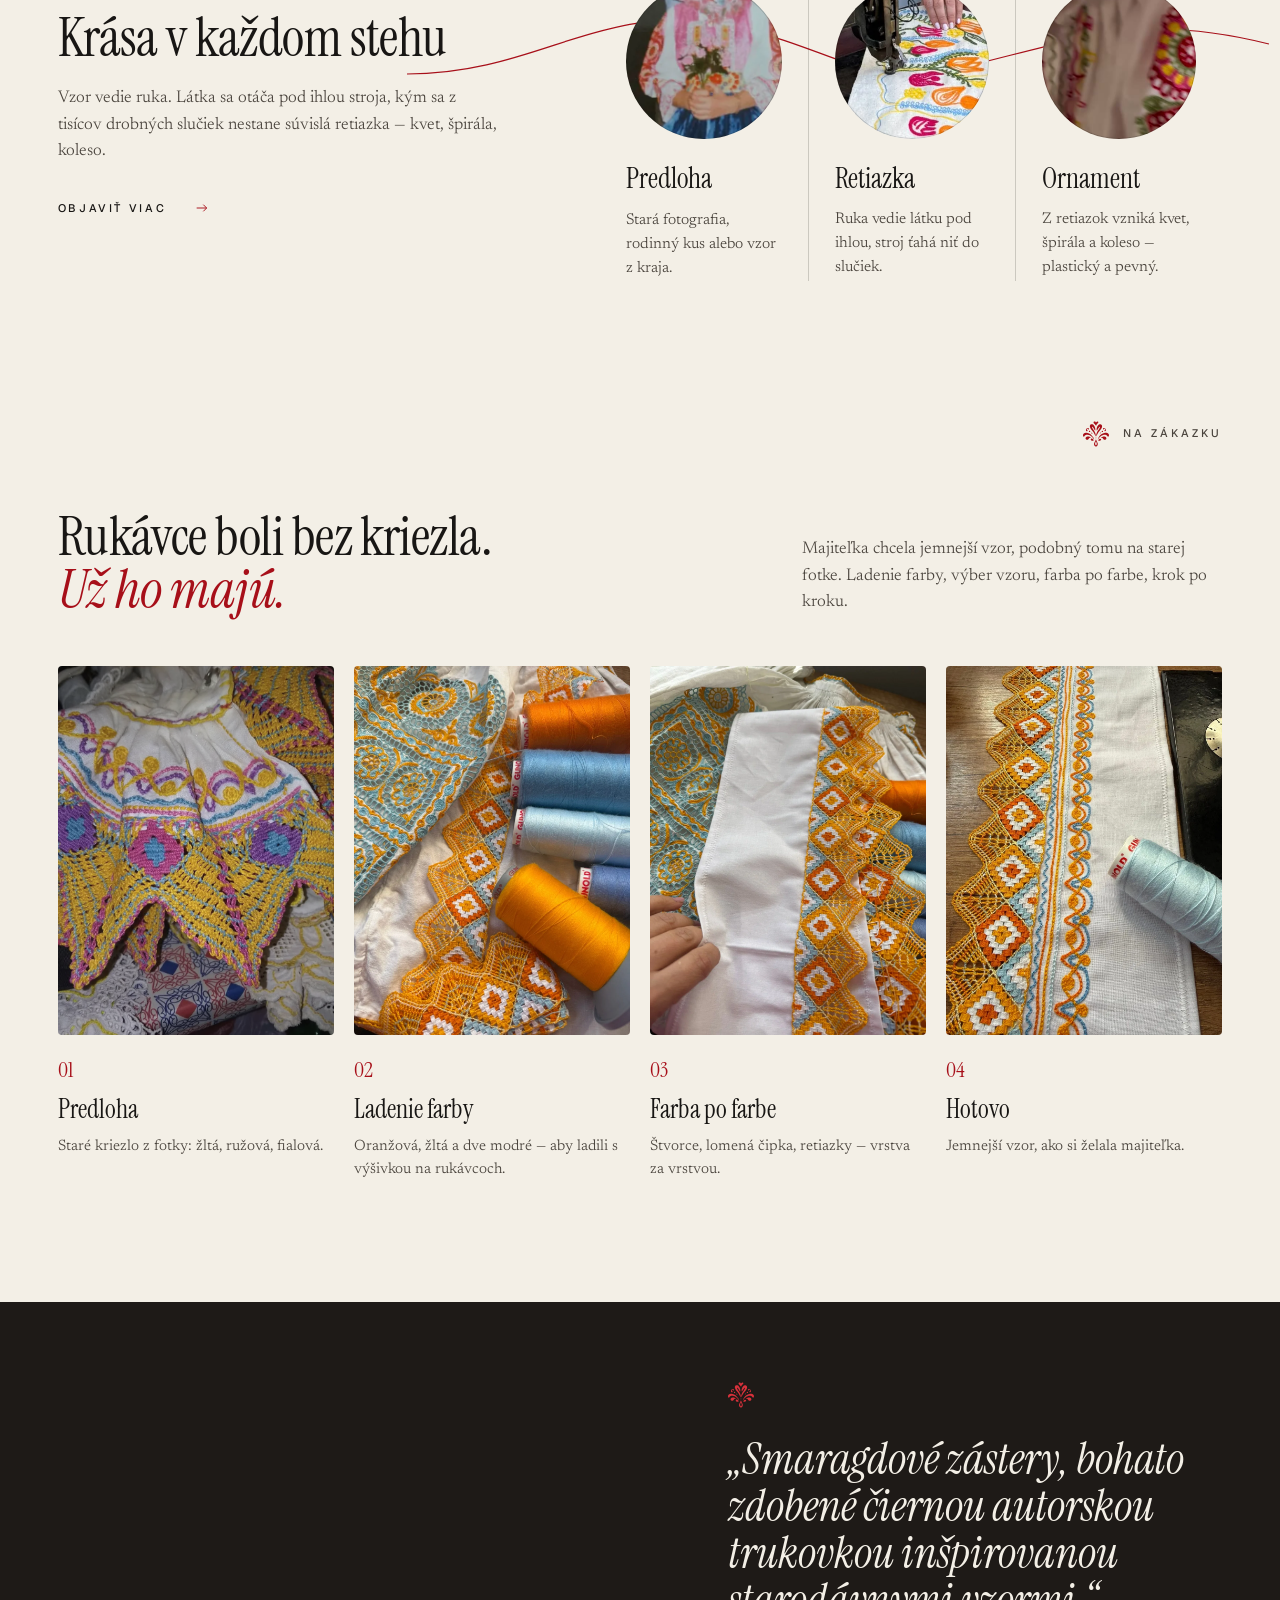
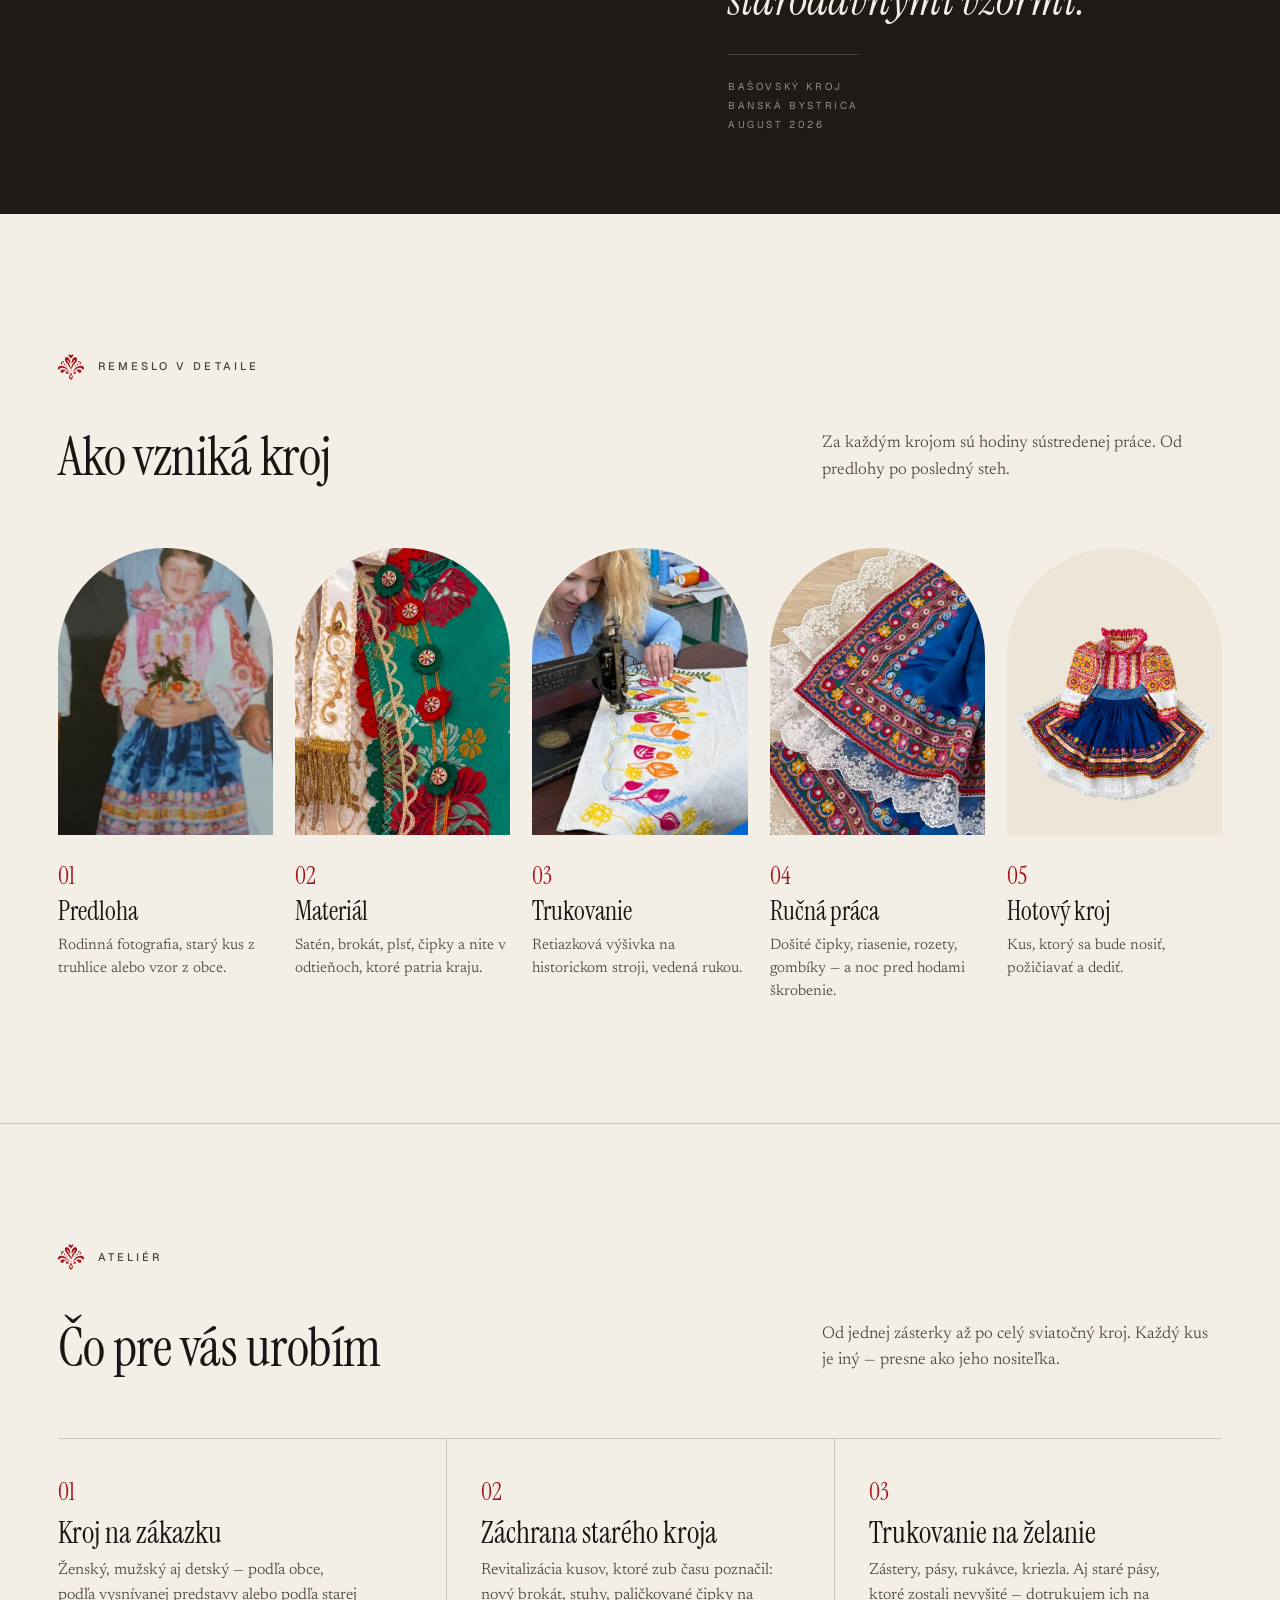
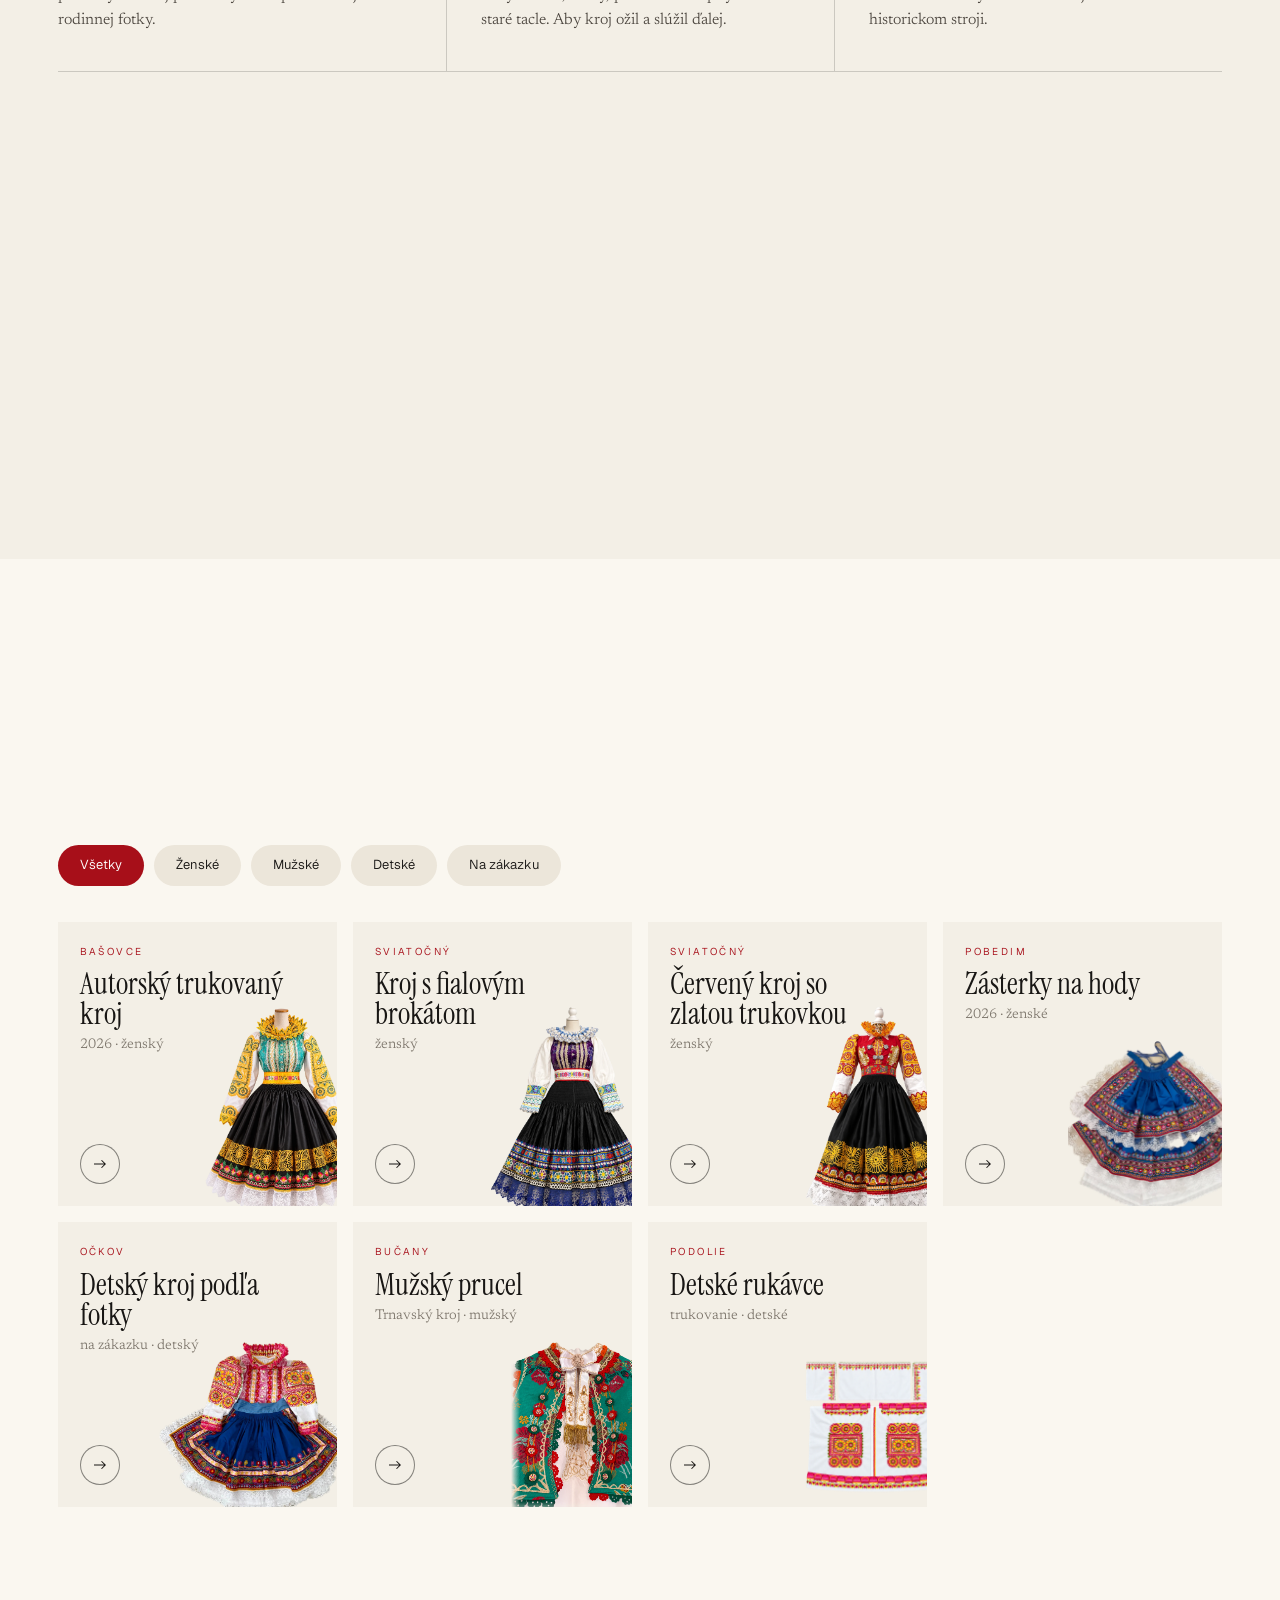
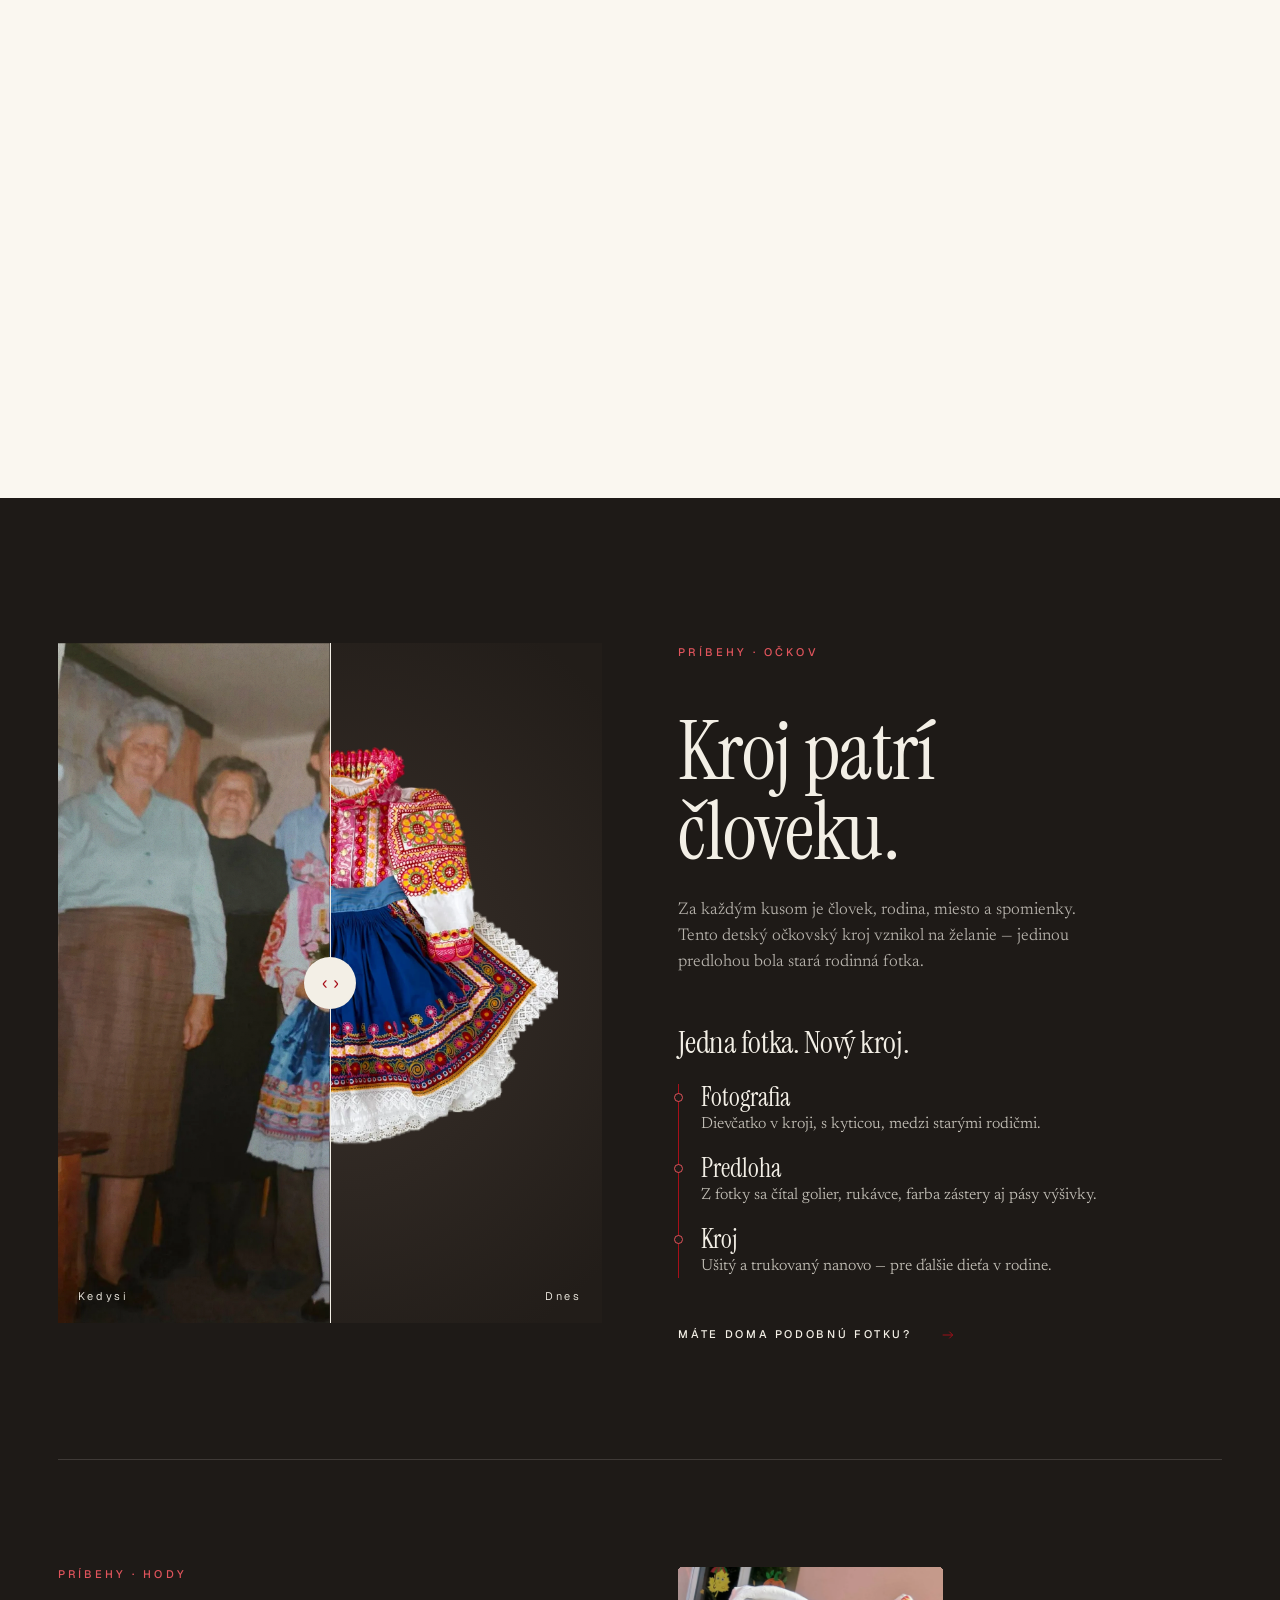
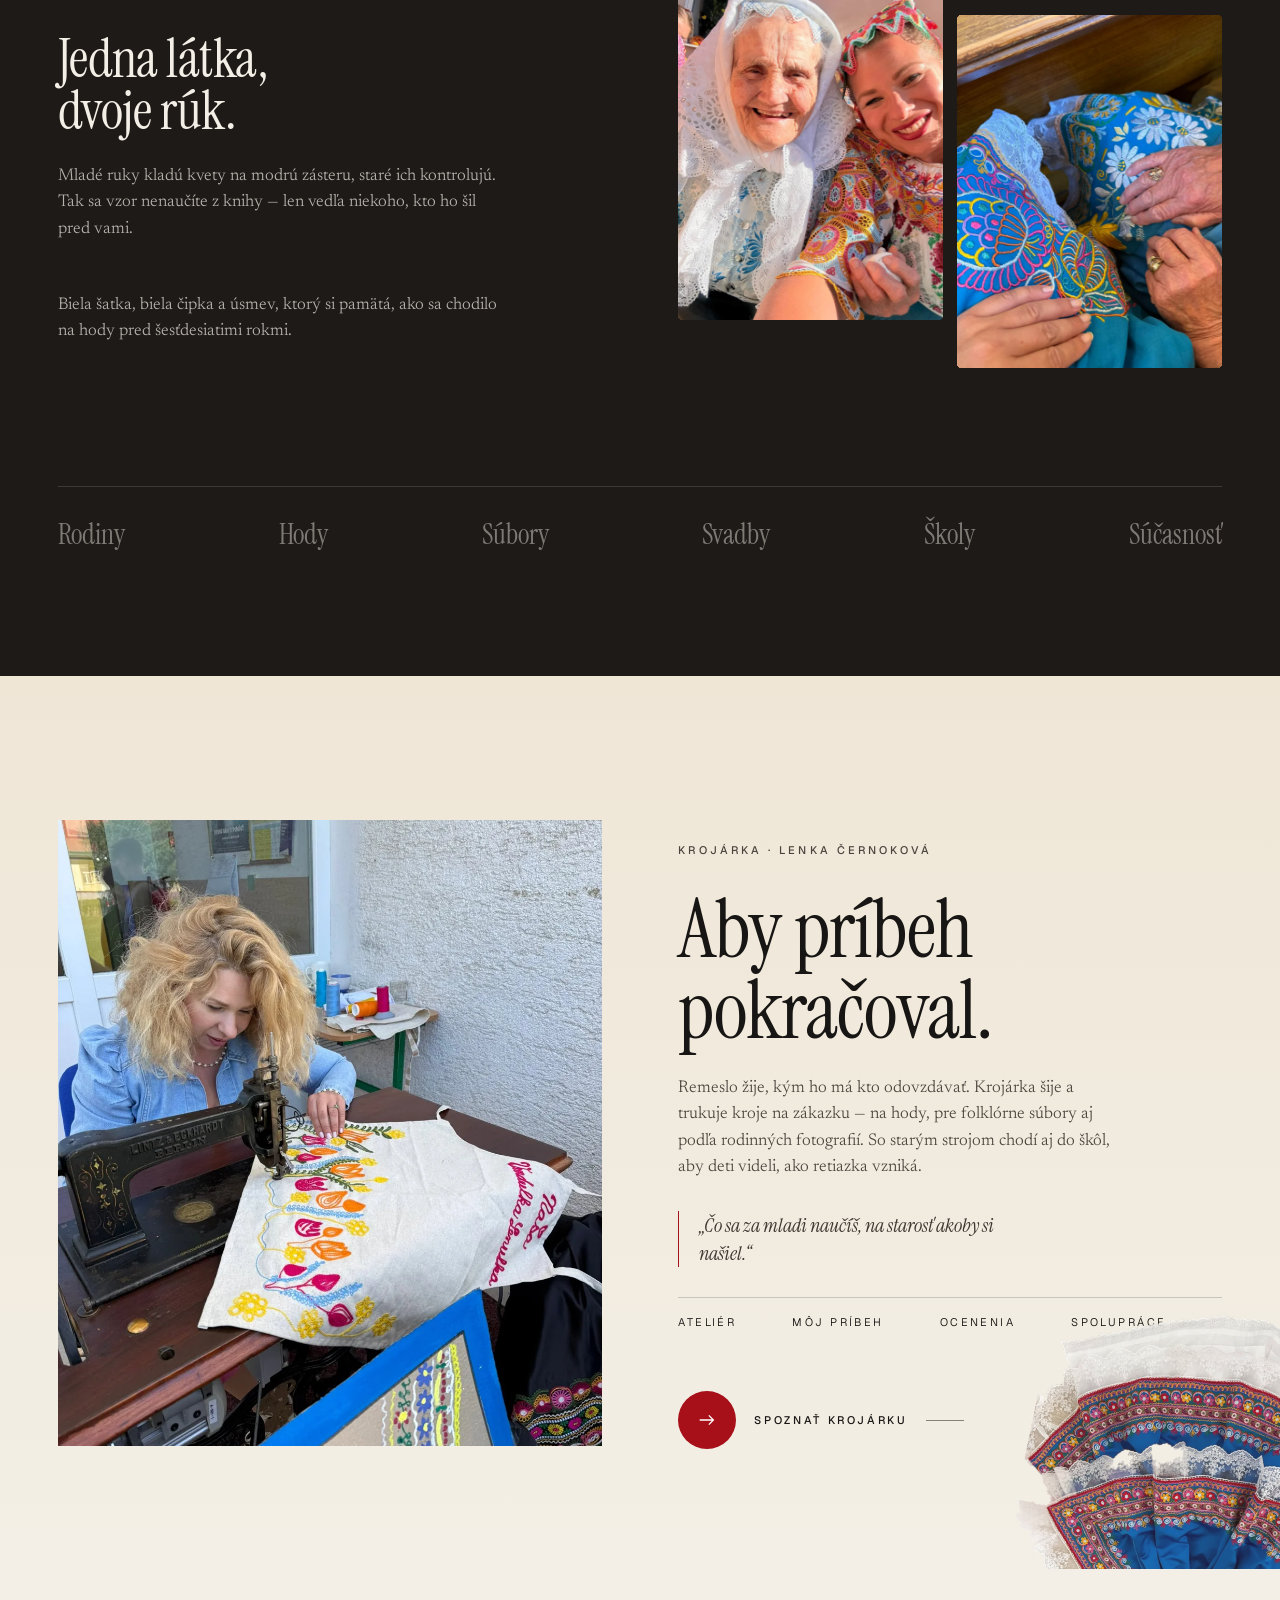
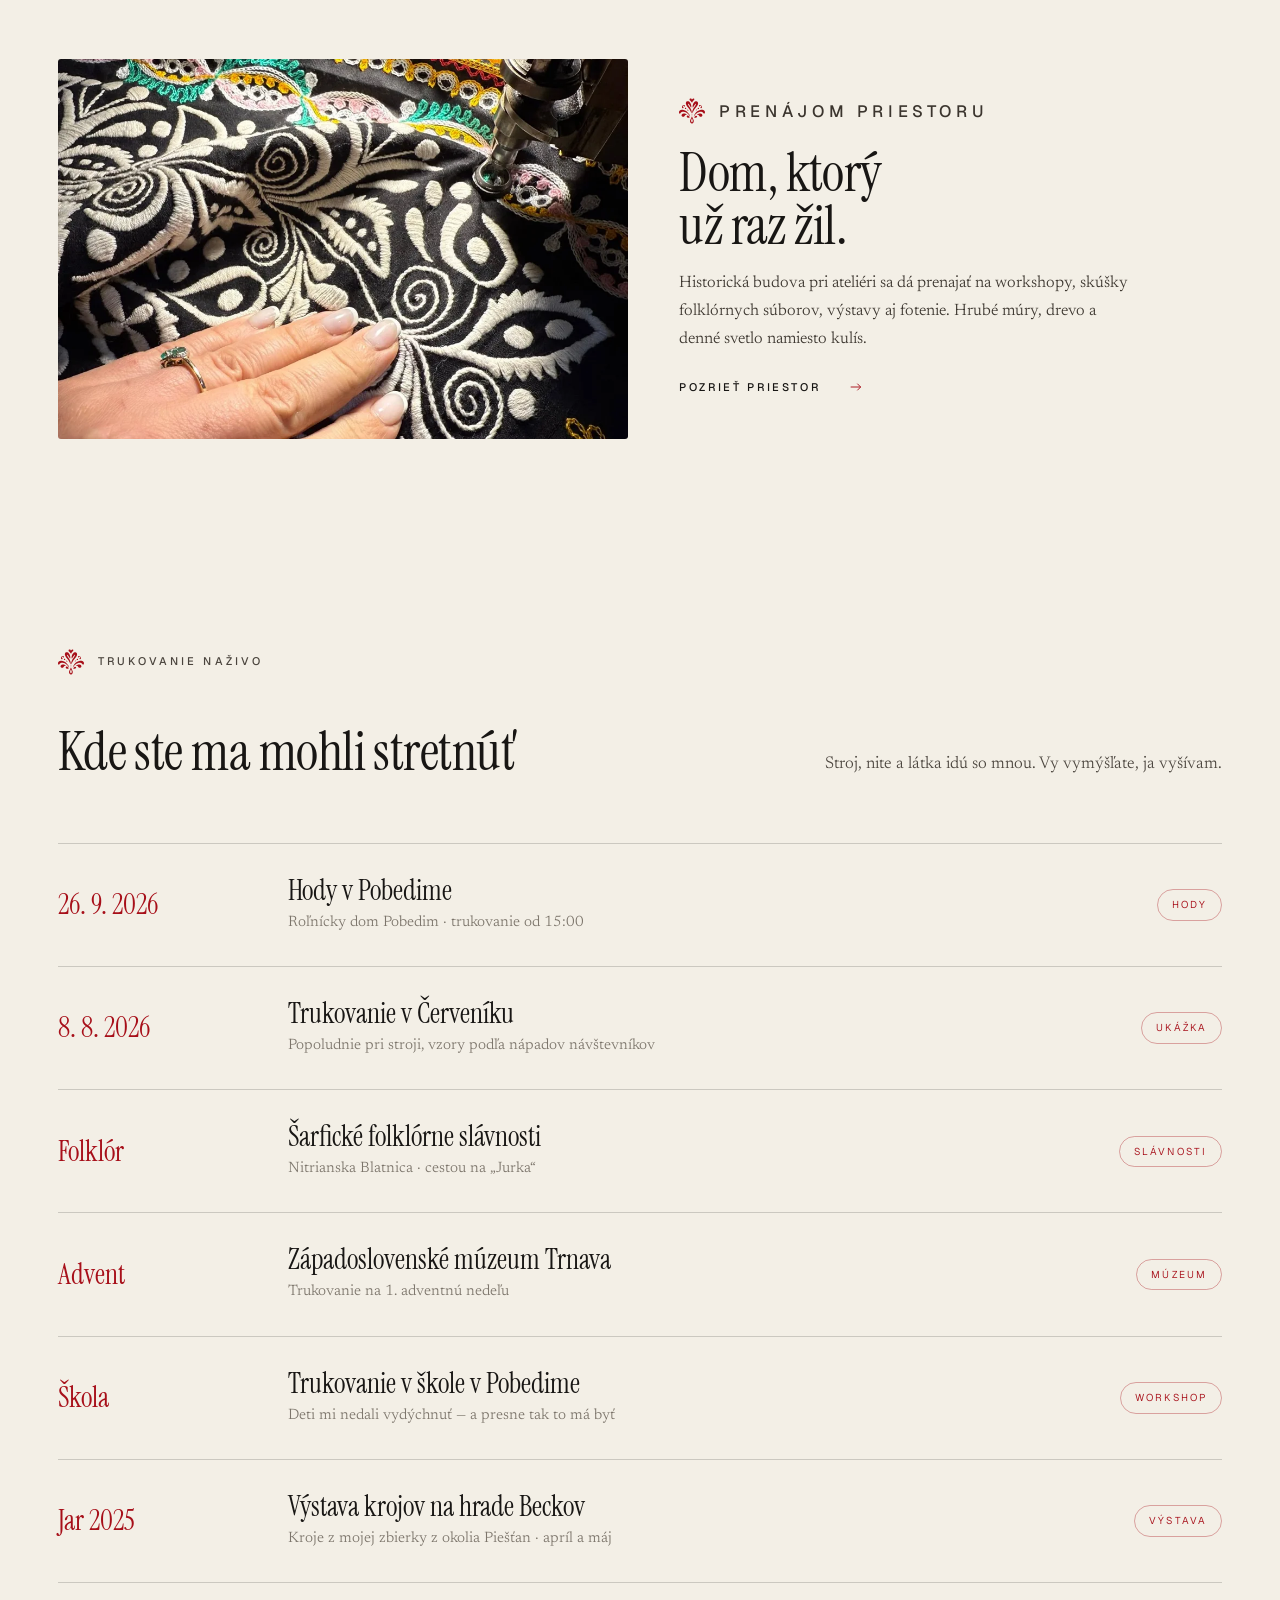
==== commit 3ced63d3: "Farebná varianta ?farba=modra: namiesto modrého písma indigová sekcia Služby ako modrotlač (bodkovan" ====
--- a/index.html
+++ b/index.html
@@ -13,7 +13,7 @@
 <link rel="preconnect" href="https://fonts.gstatic.com" crossorigin>
 <link href="https://fonts.googleapis.com/css2?family=Instrument+Serif:ital@0;1&family=Newsreader:ital,opsz,wght@0,6..72,300..500;1,6..72,300..400&family=Geist:wght@400;500&display=swap" rel="stylesheet">
 <link rel="preload" as="image" href="img/kroj-trukovanie.webp">
-<link rel="stylesheet" href="styles.css?v=93">
+<link rel="stylesheet" href="styles.css?v=94">
 <link rel="stylesheet" href="motion.css?v=2">
 <link rel="stylesheet" href="podstranky.css?v=2">
 </head>
--- a/styles.css
+++ b/styles.css
@@ -993,17 +993,18 @@
 /* niť v úvode: len na veľkých obrazovkách; pás umiestňuje main.js pod texty */
 @media (max-width: 1199px) { .hero-thread { display: none; } }
 
-/* ─── farebná varianta „modrá" (html.farba-modra, ?farba=modra): modrotlačová indigová ako druhá farba ───
-   Červená ostáva hlavná (logo, tlačidlá, pätička). Modrá berie text a nadpisy (namiesto čiernej)
-   a tiché akcenty: nadpisky, čísla, niť, ornamenty pri nadpiskoch. */
-html.farba-modra { --text: #17213d; --navy: #17213d; --royal: #2a3f8f; --line: rgba(23, 33, 61, .18); }
-html.farba-modra .display, html.farba-modra .display-l, html.farba-modra .display-m, html.farba-modra .display-s,
-html.farba-modra h1, html.farba-modra h2, html.farba-modra h3 { color: var(--navy); }
-html.farba-modra .eyebrow, html.farba-modra .orn-s { color: var(--royal); }
-html.farba-modra .counter b, html.farba-modra .stitch-steps .n, html.farba-modra .process-list .n, html.farba-modra .macro-facts .mf-k { color: var(--royal); }
-html.farba-modra .hero-thread path, html.farba-modra .macro-thread path { stroke: var(--royal); }
-html.farba-modra .macro-facts li::before { background: var(--royal); }
-/* na červených a tmavých plochách sa nič nemení */
-html.farba-modra .site-footer h2, html.farba-modra .site-footer h3, html.farba-modra .site-footer .display-l { color: inherit; }
-html.farba-modra .site-footer .eyebrow { color: #f7ece6; }
-html.farba-modra .sc.dark h1, html.farba-modra .sc.dark h2, html.farba-modra .sc.dark h3 { color: inherit; }
+/* ─── farebná varianta „modrá" (html.farba-modra, ?farba=modra) ───
+   Modrá nie ako farba písma, ale ako plocha: sekcia Služby je ako modrotlačová látka (hlboká indigová, krémový text).
+   Všade inde ostáva čierny text a červená ako hlavná farba. */
+html.farba-modra .services {
+  --indigo: #1b2a55; --cream: #f3efe6;
+  background: var(--indigo) radial-gradient(rgba(243,239,230,.07) 1.4px, transparent 1.6px) 0 0 / 22px 22px;
+  color: var(--cream); border-top: 0;
+}
+html.farba-modra .services .eyebrow, html.farba-modra .services .orn-s { color: #c9d3f2; }
+html.farba-modra .services h2, html.farba-modra .services h3, html.farba-modra .services .display-m { color: var(--cream); }
+html.farba-modra .services .sec-head p, html.farba-modra .services .svc-list p { color: rgba(243,239,230,.72); }
+html.farba-modra .services .svc-list, html.farba-modra .services .svc-list li { border-color: rgba(243,239,230,.18); }
+html.farba-modra .services .svc-list .n { color: #e9a3a8; }
+html.farba-modra .services .svc-quote p { color: var(--cream); }
+html.farba-modra .services .svc-quote footer { color: rgba(243,239,230,.6); }
